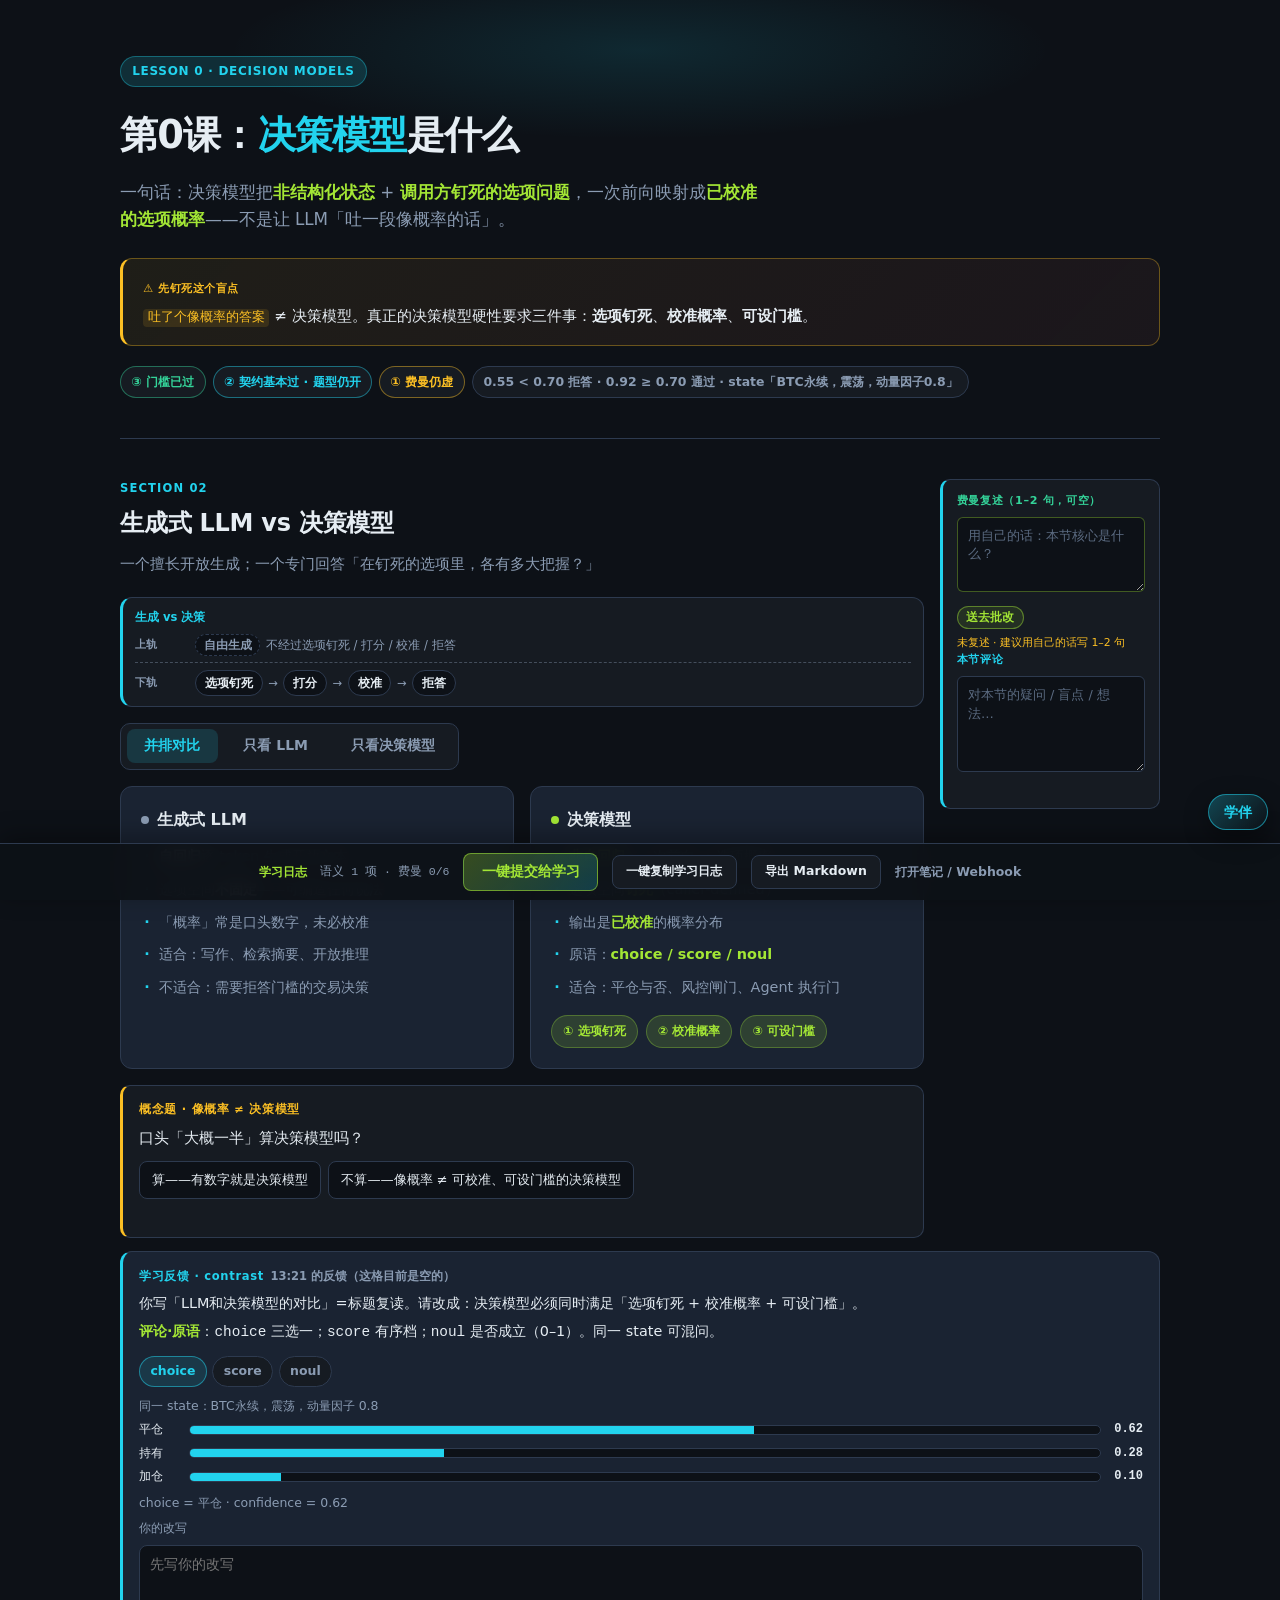
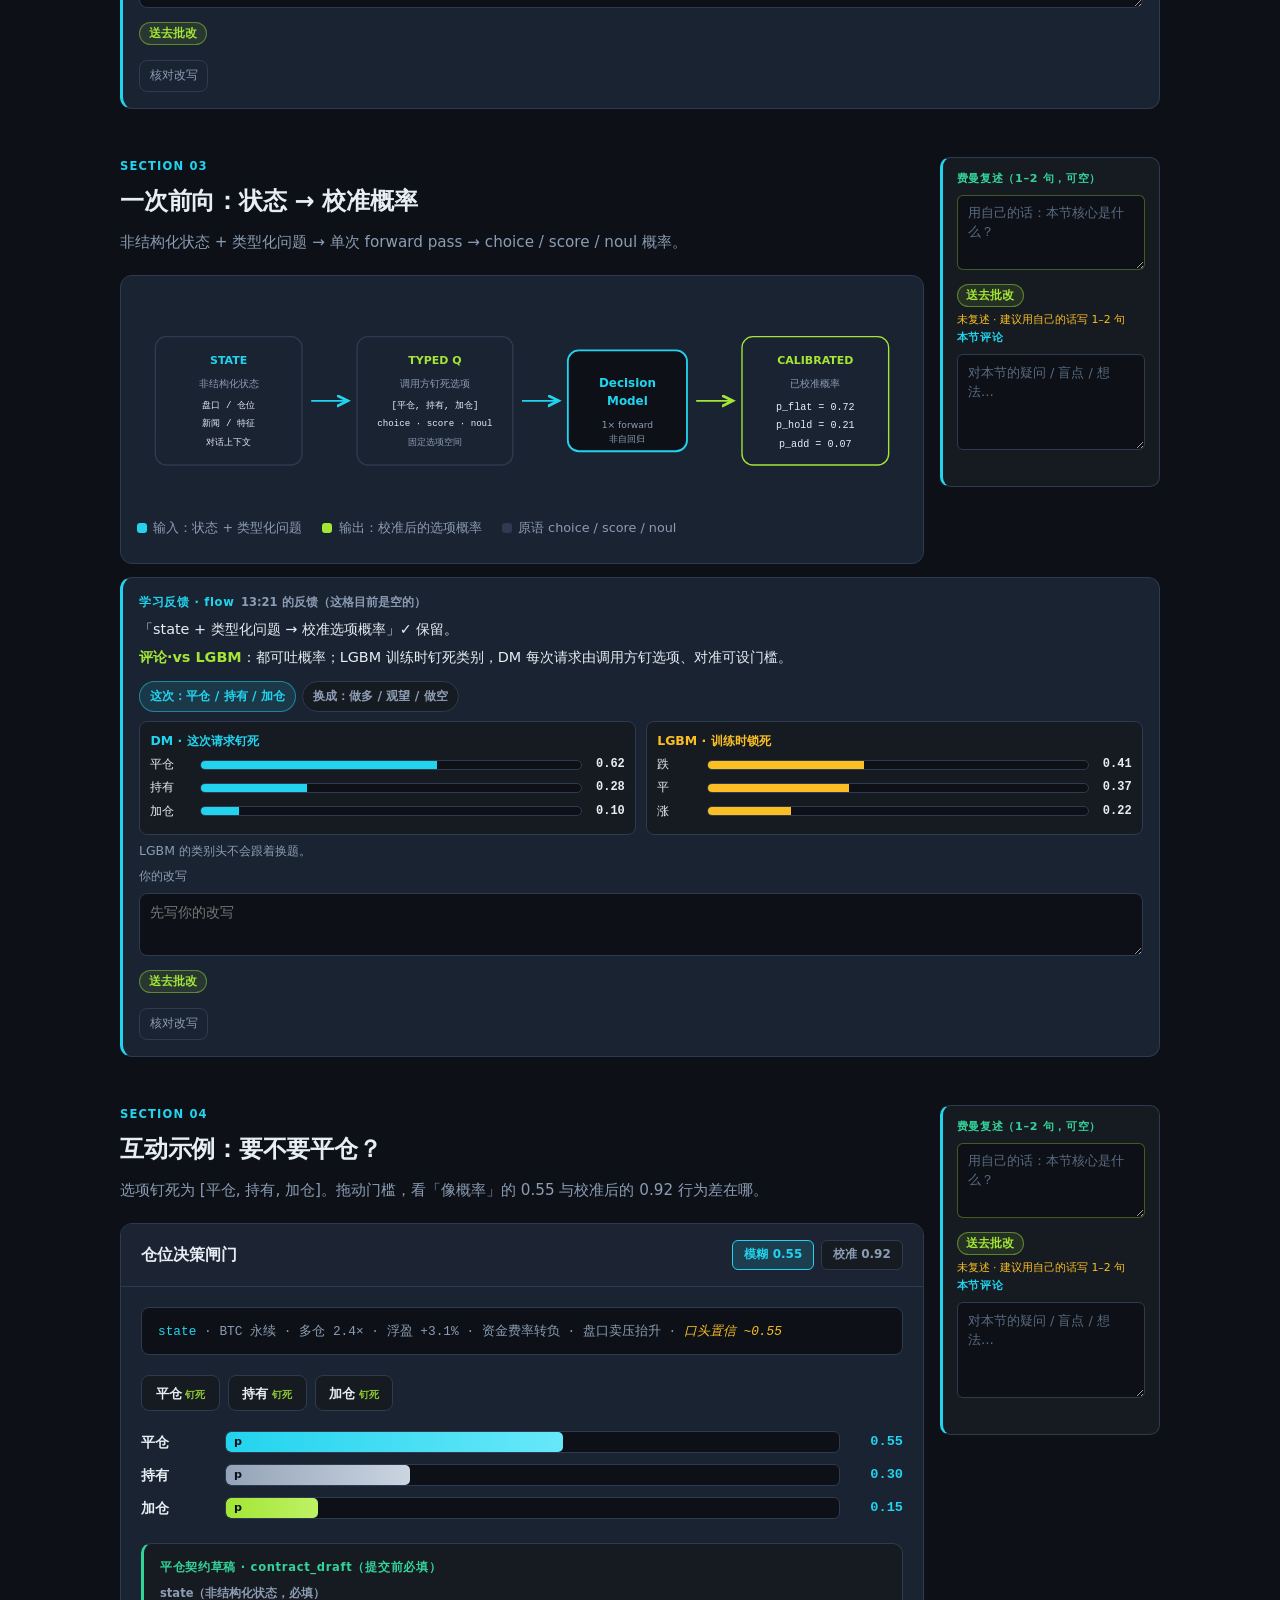
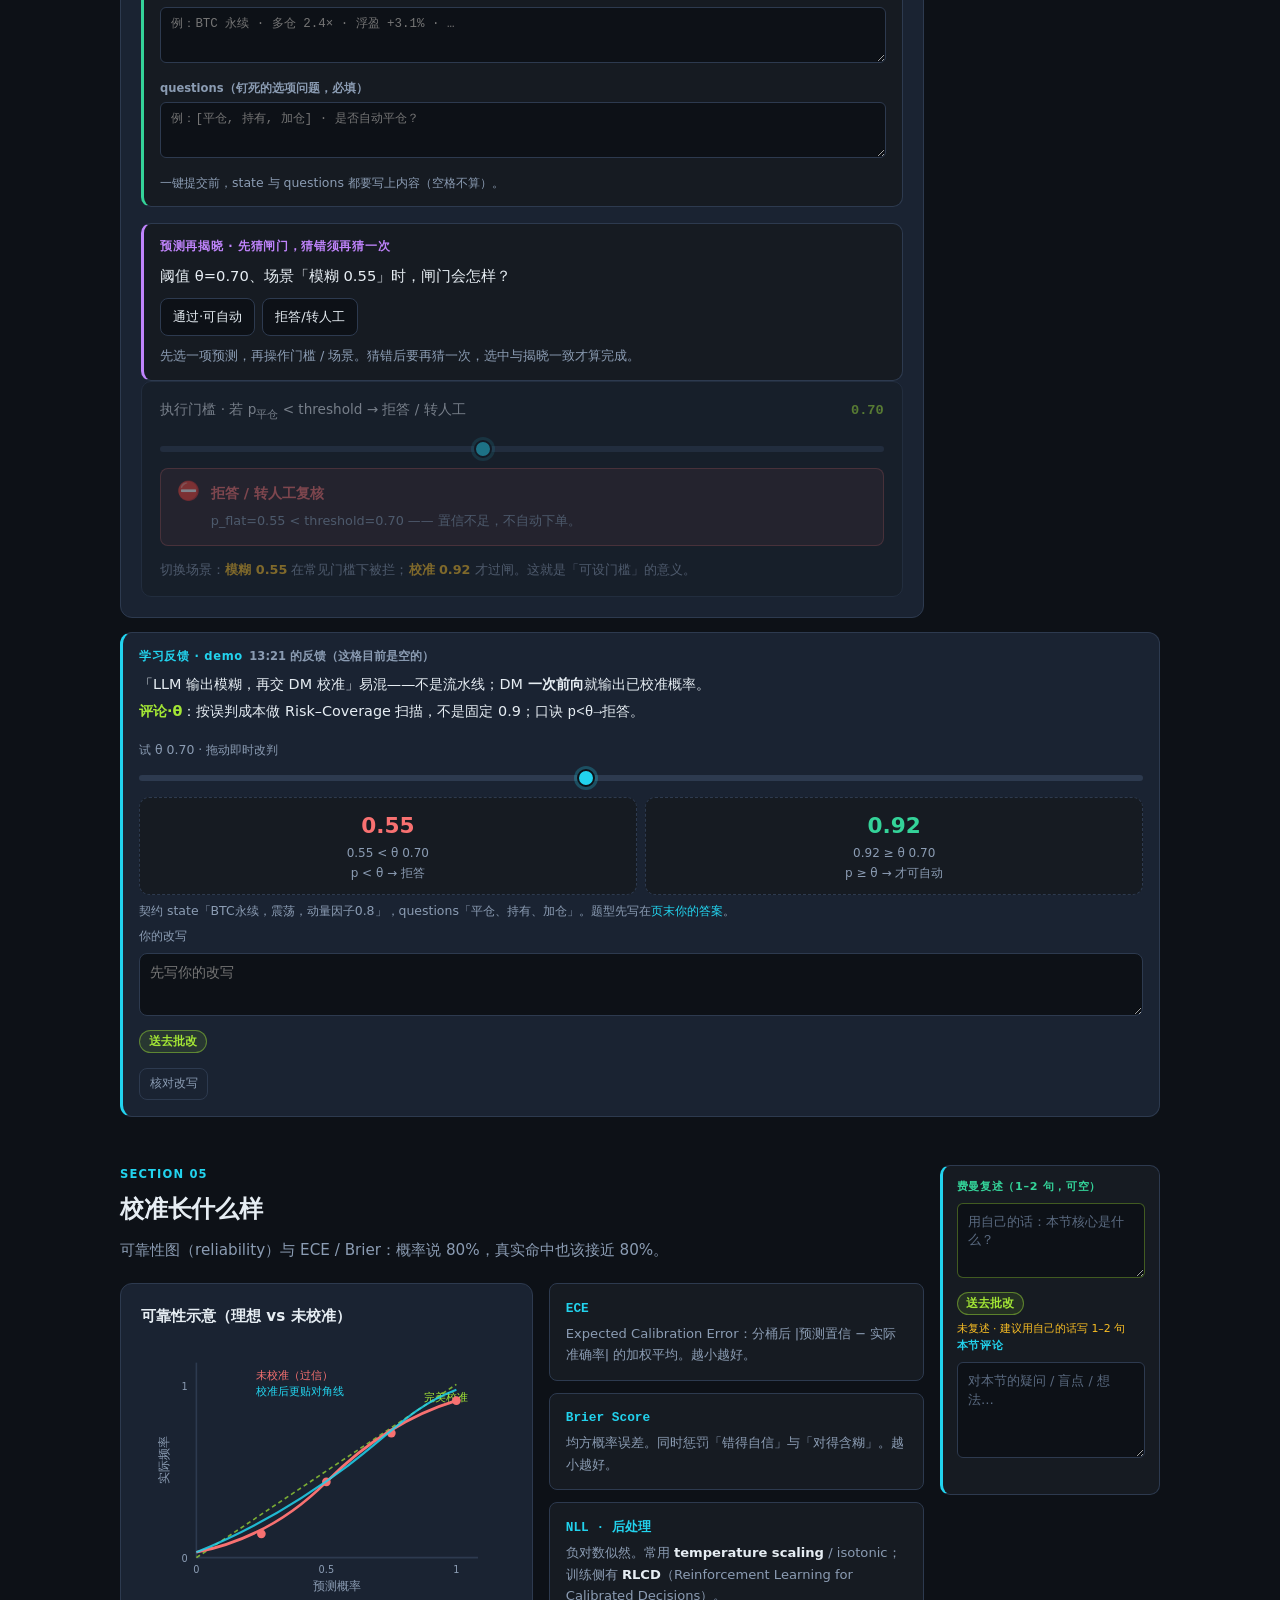
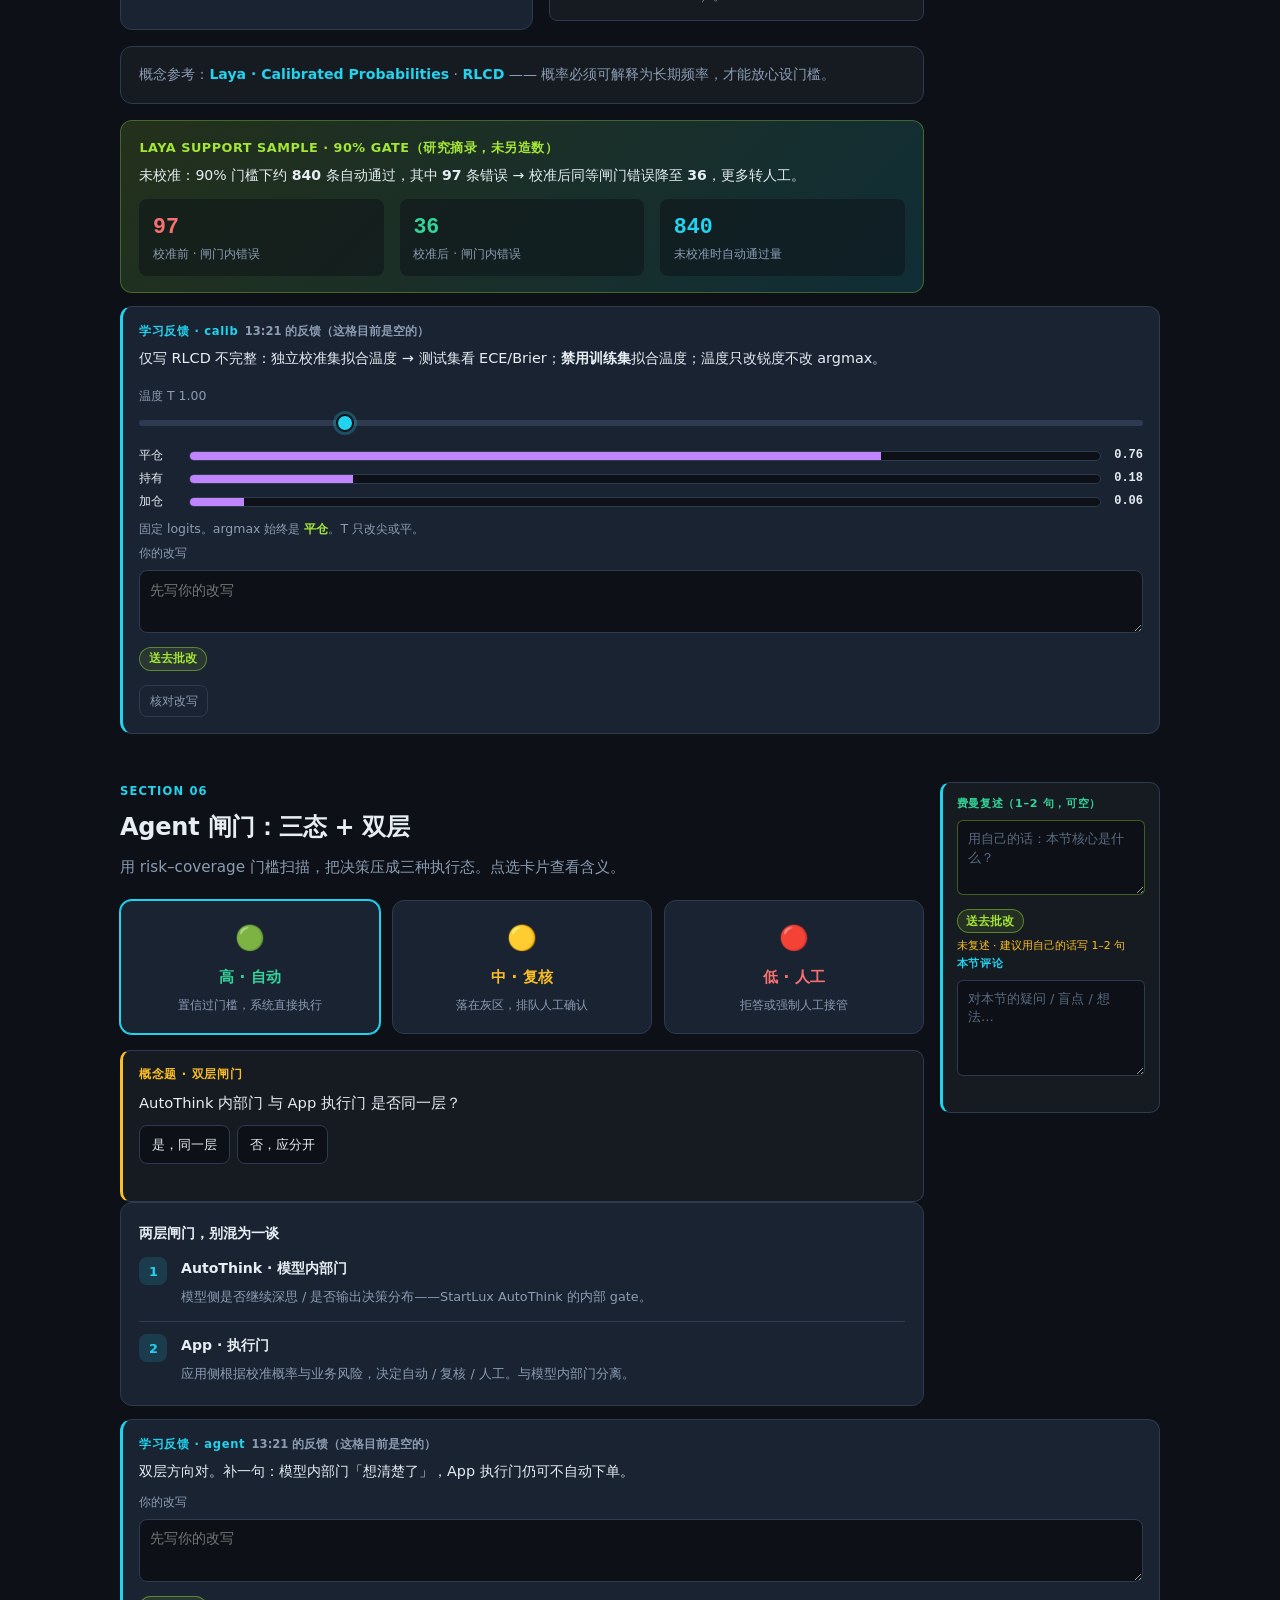
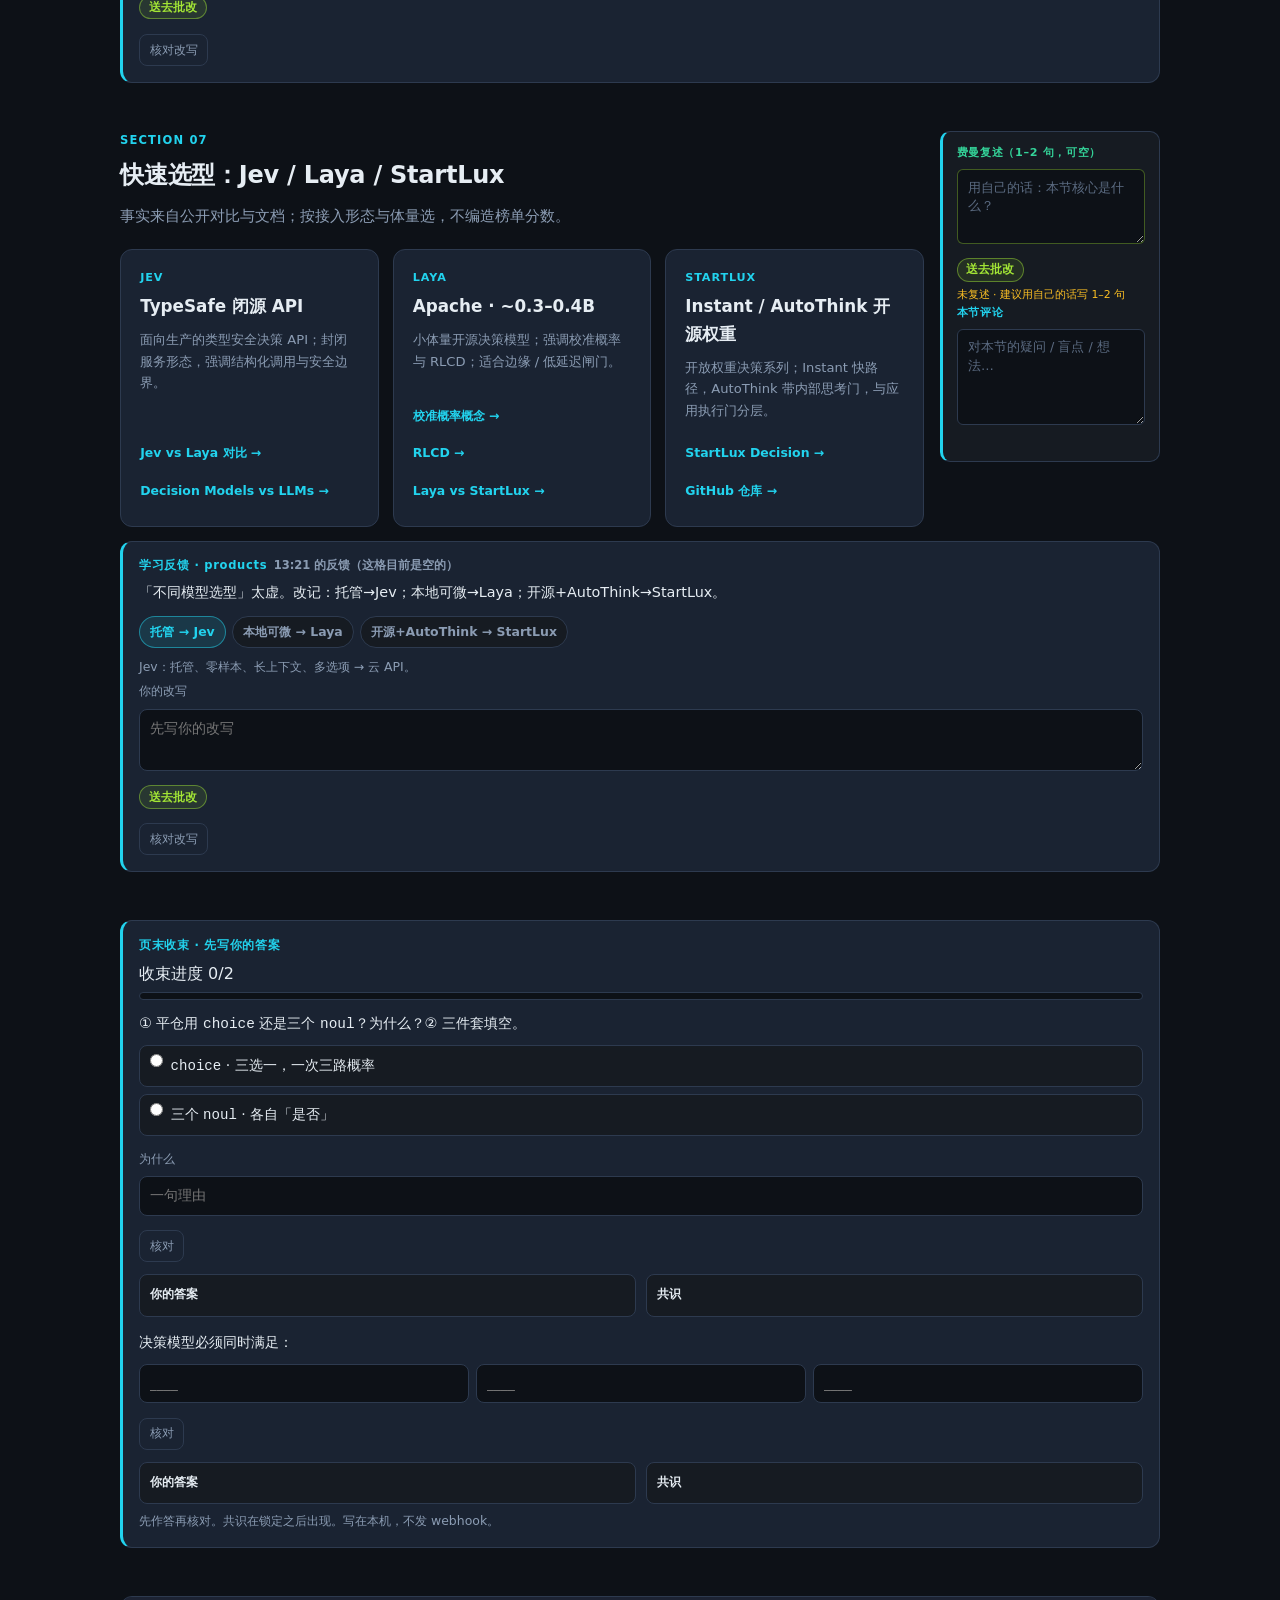
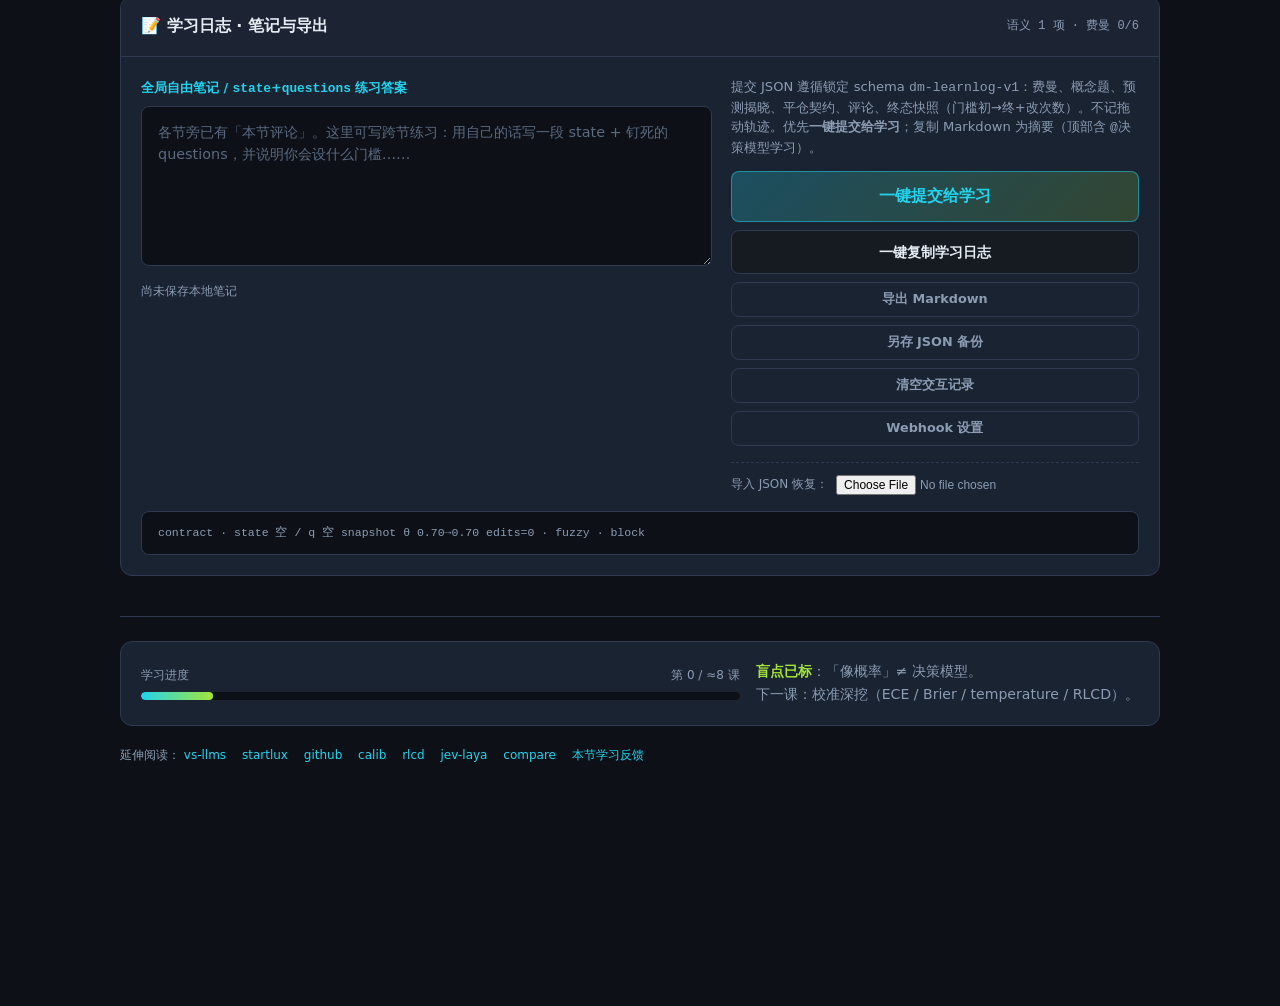
==== 第0课-决策模型是什么.html @ a64c6cc4 "Highlight the 生成 vs 决策 flow when tutor viz arrives A prefab dual-track diagram lights the focus node" ====
<!DOCTYPE html>
<html lang="zh-Hans">
<head>
<meta charset="UTF-8">
<meta name="viewport" content="width=device-width, initial-scale=1.0">
<title>第0课 · 决策模型是什么</title>
<style>
:root {
  --bg: #0d1117;
  --bg2: #161b22;
  --bg3: #1c2333;
  --card: #1a2332;
  --border: #2d3a4f;
  --text: #e6edf3;
  --muted: #8b9cb3;
  --cyan: #22d3ee;
  --cyan-dim: rgba(34, 211, 238, 0.15);
  --lime: #a3e635;
  --lime-dim: rgba(163, 230, 53, 0.15);
  --warn: #fbbf24;
  --danger: #f87171;
  --ok: #34d399;
  --radius: 12px;
  --font: "Inter", "Noto Sans SC", "PingFang SC", "Microsoft YaHei", system-ui, sans-serif;
  --mono: "JetBrains Mono", "SF Mono", "Fira Code", ui-monospace, monospace;
}
*, *::before, *::after { box-sizing: border-box; margin: 0; padding: 0; }
html { scroll-behavior: smooth; }
body {
  font-family: var(--font);
  background: var(--bg);
  color: var(--text);
  line-height: 1.65;
  min-height: 100vh;
  -webkit-font-smoothing: antialiased;
  padding-bottom: 4.5rem;
}
a { color: var(--cyan); text-decoration: none; }
a:hover { text-decoration: underline; }
.wrap { max-width: 1080px; margin: 0 auto; padding: 0 1.25rem 9.5rem; }

/* —— Hero —— */
.hero {
  padding: 3.5rem 0 2.5rem;
  border-bottom: 1px solid var(--border);
  margin-bottom: 2.5rem;
  position: relative;
}
.hero::before {
  content: "";
  position: absolute;
  top: -40px; left: 10%; right: 10%;
  height: 180px;
  background: radial-gradient(ellipse, rgba(34,211,238,0.12), transparent 70%);
  pointer-events: none;
}
.badge {
  display: inline-block;
  font-size: 0.75rem;
  font-weight: 600;
  letter-spacing: 0.06em;
  text-transform: uppercase;
  color: var(--cyan);
  background: var(--cyan-dim);
  border: 1px solid rgba(34,211,238,0.35);
  padding: 0.3rem 0.7rem;
  border-radius: 999px;
  margin-bottom: 1rem;
}
.hero h1 {
  font-size: clamp(1.75rem, 5vw, 2.4rem);
  font-weight: 700;
  letter-spacing: -0.02em;
  margin-bottom: 0.75rem;
}
.hero h1 span { color: var(--cyan); }
.takeaway {
  font-size: 1.05rem;
  color: var(--muted);
  max-width: 38em;
}
.takeaway strong {
  color: var(--lime);
  font-weight: 600;
}
.blindspot {
  margin-top: 1.5rem;
  padding: 1rem 1.25rem;
  background: linear-gradient(135deg, rgba(251,191,36,0.08), rgba(248,113,113,0.06));
  border: 1px solid rgba(251,191,36,0.35);
  border-left: 3px solid var(--warn);
  border-radius: var(--radius);
  font-size: 0.95rem;
}
.blindspot .tag {
  display: inline-block;
  font-size: 0.7rem;
  font-weight: 700;
  color: var(--warn);
  letter-spacing: 0.05em;
  margin-bottom: 0.35rem;
}
.blindspot code {
  font-family: var(--mono);
  font-size: 0.88em;
  color: var(--warn);
  background: rgba(251,191,36,0.12);
  padding: 0.1em 0.35em;
  border-radius: 4px;
}
.diag-banner {
  margin-top: 1.25rem;
  display: flex;
  flex-wrap: wrap;
  gap: 0.75rem 1rem;
  align-items: center;
  justify-content: space-between;
  padding: 0.9rem 1.1rem;
  background: var(--bg2);
  border: 1px solid rgba(34,211,238,0.35);
  border-radius: var(--radius);
  color: var(--text);
  text-decoration: none;
}
.diag-banner:hover { text-decoration: none; border-color: var(--cyan); }
.diag-banner strong { display: block; color: var(--cyan); font-size: 0.95rem; }
.diag-banner .diag-sub { display: block; color: var(--muted); font-size: 0.85rem; font-weight: 400; }
.diag-go {
  background: var(--cyan);
  color: #042026;
  font-weight: 700;
  font-size: 0.85rem;
  padding: 0.45rem 0.85rem;
  border-radius: 999px;
  white-space: nowrap;
}

/* —— Sections —— */
section { margin-bottom: 3rem; }
.sec-label {
  font-size: 0.72rem;
  font-weight: 700;
  letter-spacing: 0.1em;
  text-transform: uppercase;
  color: var(--cyan);
  margin-bottom: 0.4rem;
}
h2 {
  font-size: clamp(1.25rem, 3vw, 1.5rem);
  font-weight: 700;
  margin-bottom: 0.5rem;
  letter-spacing: -0.01em;
}
.lead { color: var(--muted); margin-bottom: 1.25rem; font-size: 0.95rem; }

/* —— Contrast cards —— */
.toggle-bar {
  display: flex;
  gap: 0.5rem;
  margin-bottom: 1rem;
  background: var(--bg2);
  padding: 0.35rem;
  border-radius: 10px;
  border: 1px solid var(--border);
  width: fit-content;
}
.toggle-bar button {
  font-family: inherit;
  font-size: 0.875rem;
  font-weight: 600;
  padding: 0.5rem 1.1rem;
  border: none;
  border-radius: 8px;
  background: transparent;
  color: var(--muted);
  cursor: pointer;
  transition: all 0.15s;
}
.toggle-bar button.active {
  background: var(--cyan-dim);
  color: var(--cyan);
}
.cards-grid {
  display: grid;
  grid-template-columns: 1fr 1fr;
  gap: 1rem;
}
@media (max-width: 640px) {
  .cards-grid { grid-template-columns: 1fr; }
  .cards-grid.hide-llm .card-llm,
  .cards-grid.hide-dm .card-dm { display: none; }
}
.card {
  background: var(--card);
  border: 1px solid var(--border);
  border-radius: var(--radius);
  padding: 1.25rem;
}
.card h3 {
  font-size: 1rem;
  margin-bottom: 0.75rem;
  display: flex;
  align-items: center;
  gap: 0.5rem;
}
.card h3 .dot {
  width: 8px; height: 8px;
  border-radius: 50%;
  flex-shrink: 0;
}
.card-llm h3 .dot { background: var(--muted); }
.card-dm h3 .dot { background: var(--lime); }
.card ul { list-style: none; }
.card li {
  position: relative;
  padding-left: 1.1rem;
  margin-bottom: 0.55rem;
  font-size: 0.9rem;
  color: var(--muted);
}
.card li::before {
  content: "·";
  position: absolute;
  left: 0.2rem;
  color: var(--cyan);
  font-weight: 700;
}
.card-dm li strong, .card-dm .hl { color: var(--lime); }
.card-llm li strong { color: var(--text); }
.req-row {
  display: flex;
  flex-wrap: wrap;
  gap: 0.5rem;
  margin-top: 1rem;
}
.pill {
  font-size: 0.75rem;
  font-weight: 600;
  padding: 0.35rem 0.7rem;
  border-radius: 999px;
  background: var(--lime-dim);
  color: var(--lime);
  border: 1px solid rgba(163,230,53,0.3);
}

/* —— Flow SVG —— */
.flow-box {
  background: var(--card);
  border: 1px solid var(--border);
  border-radius: var(--radius);
  padding: 1.5rem 1rem;
  overflow-x: auto;
}
.flow-box svg { display: block; margin: 0 auto; max-width: 100%; height: auto; }
.flow-legend {
  display: flex;
  flex-wrap: wrap;
  gap: 0.75rem 1.25rem;
  margin-top: 1rem;
  font-size: 0.8rem;
  color: var(--muted);
}
.flow-legend span { display: flex; align-items: center; gap: 0.4rem; }
.flow-legend i {
  display: inline-block;
  width: 10px; height: 10px;
  border-radius: 3px;
}

/* —— Interactive demo —— */
.demo {
  background: var(--card);
  border: 1px solid var(--border);
  border-radius: var(--radius);
  overflow: hidden;
}
.demo-head {
  padding: 1rem 1.25rem;
  background: var(--bg3);
  border-bottom: 1px solid var(--border);
  display: flex;
  flex-wrap: wrap;
  align-items: center;
  justify-content: space-between;
  gap: 0.75rem;
}
.demo-head h3 { font-size: 1rem; }
.scenario-btns { display: flex; gap: 0.4rem; }
.scenario-btns button {
  font-family: inherit;
  font-size: 0.75rem;
  font-weight: 600;
  padding: 0.35rem 0.7rem;
  border-radius: 6px;
  border: 1px solid var(--border);
  background: var(--bg2);
  color: var(--muted);
  cursor: pointer;
  transition: all 0.15s;
}
.scenario-btns button.active {
  border-color: var(--cyan);
  color: var(--cyan);
  background: var(--cyan-dim);
}
.demo-body { padding: 1.25rem; }
.state-box {
  font-family: var(--mono);
  font-size: 0.8rem;
  background: var(--bg);
  border: 1px solid var(--border);
  border-radius: 8px;
  padding: 0.85rem 1rem;
  color: var(--muted);
  margin-bottom: 1.25rem;
  line-height: 1.5;
}
.state-box .k { color: var(--cyan); }
.options-locked {
  display: flex;
  gap: 0.5rem;
  margin-bottom: 1.25rem;
  flex-wrap: wrap;
}
.opt-chip {
  font-size: 0.8rem;
  font-weight: 600;
  padding: 0.4rem 0.85rem;
  border-radius: 8px;
  background: var(--bg2);
  border: 1px solid var(--border);
  color: var(--text);
}
.opt-chip.locked::after {
  content: " 钉死";
  font-size: 0.65rem;
  color: var(--lime);
  opacity: 0.85;
}
.prob-bars { margin-bottom: 1.5rem; }
.prob-row {
  display: grid;
  grid-template-columns: 4.5rem 1fr 3.2rem;
  align-items: center;
  gap: 0.75rem;
  margin-bottom: 0.65rem;
}
.prob-row .lbl { font-size: 0.85rem; font-weight: 600; }
.bar-track {
  height: 22px;
  background: var(--bg);
  border-radius: 6px;
  overflow: hidden;
  border: 1px solid var(--border);
}
.bar-fill {
  height: 100%;
  border-radius: 5px;
  transition: width 0.45s cubic-bezier(0.22, 1, 0.36, 1);
  display: flex;
  align-items: center;
  padding-left: 0.5rem;
  font-size: 0.7rem;
  font-weight: 700;
  color: #0d1117;
}
.bar-fill.flat { background: linear-gradient(90deg, #22d3ee, #67e8f9); }
.bar-fill.hold { background: linear-gradient(90deg, #94a3b8, #cbd5e1); }
.bar-fill.add { background: linear-gradient(90deg, #a3e635, #bef264); }
.prob-val {
  font-family: var(--mono);
  font-size: 0.85rem;
  font-weight: 600;
  text-align: right;
  color: var(--cyan);
}
.threshold-panel {
  background: var(--bg2);
  border: 1px solid var(--border);
  border-radius: 10px;
  padding: 1rem 1.15rem;
}
.threshold-panel label {
  display: flex;
  justify-content: space-between;
  align-items: baseline;
  font-size: 0.85rem;
  margin-bottom: 0.65rem;
}
.threshold-panel label .val {
  font-family: var(--mono);
  color: var(--lime);
  font-weight: 700;
}
input[type="range"] {
  -webkit-appearance: none;
  appearance: none;
  width: 100%;
  height: 6px;
  background: var(--border);
  border-radius: 3px;
  outline: none;
  margin-bottom: 1rem;
}
input[type="range"]::-webkit-slider-thumb {
  -webkit-appearance: none;
  width: 18px; height: 18px;
  border-radius: 50%;
  background: var(--cyan);
  cursor: pointer;
  border: 2px solid #0d1117;
  box-shadow: 0 0 0 3px rgba(34,211,238,0.25);
}
input[type="range"]::-moz-range-thumb {
  width: 18px; height: 18px;
  border-radius: 50%;
  background: var(--cyan);
  cursor: pointer;
  border: 2px solid #0d1117;
}
.gate-result {
  padding: 0.85rem 1rem;
  border-radius: 8px;
  font-size: 0.9rem;
  font-weight: 600;
  display: flex;
  align-items: flex-start;
  gap: 0.65rem;
  transition: all 0.25s;
}
.gate-result.pass {
  background: rgba(52,211,153,0.12);
  border: 1px solid rgba(52,211,153,0.4);
  color: var(--ok);
}
.gate-result.reject {
  background: rgba(248,113,113,0.12);
  border: 1px solid rgba(248,113,113,0.4);
  color: var(--danger);
}
.gate-result .icon { font-size: 1.15rem; line-height: 1; }
.gate-result .detail {
  font-weight: 400;
  font-size: 0.8rem;
  color: var(--muted);
  margin-top: 0.25rem;
}
.hint-row {
  margin-top: 0.85rem;
  font-size: 0.8rem;
  color: var(--muted);
}
.hint-row em { color: var(--warn); font-style: normal; font-weight: 600; }

/* —— Calibration —— */
.calib-grid {
  display: grid;
  grid-template-columns: 1.1fr 1fr;
  gap: 1rem;
}
@media (max-width: 700px) { .calib-grid { grid-template-columns: 1fr; } }
.chart-card {
  background: var(--card);
  border: 1px solid var(--border);
  border-radius: var(--radius);
  padding: 1.25rem;
}
.chart-card h3 { font-size: 0.95rem; margin-bottom: 0.75rem; }
.metrics {
  display: flex;
  flex-direction: column;
  gap: 0.75rem;
}
.metric {
  background: var(--bg2);
  border: 1px solid var(--border);
  border-radius: 8px;
  padding: 0.85rem 1rem;
}
.metric .name {
  font-family: var(--mono);
  font-size: 0.8rem;
  color: var(--cyan);
  font-weight: 700;
}
.metric p { font-size: 0.82rem; color: var(--muted); margin-top: 0.25rem; }
.calib-note {
  margin-top: 1rem;
  padding: 1rem 1.15rem;
  background: var(--bg2);
  border: 1px solid var(--border);
  border-radius: var(--radius);
  font-size: 0.88rem;
  color: var(--muted);
}
.calib-note strong { color: var(--text); }
.calib-note a { font-weight: 600; }
.case-box {
  margin-top: 1rem;
  padding: 1rem 1.15rem;
  background: linear-gradient(135deg, var(--lime-dim), var(--cyan-dim));
  border: 1px solid rgba(163,230,53,0.3);
  border-radius: var(--radius);
  font-size: 0.88rem;
}
.case-box .title { font-weight: 700; color: var(--lime); margin-bottom: 0.4rem; font-size: 0.8rem; letter-spacing: 0.04em; }
.case-nums {
  display: flex;
  flex-wrap: wrap;
  gap: 1rem;
  margin-top: 0.75rem;
}
.case-num {
  flex: 1;
  min-width: 120px;
  background: rgba(13,17,23,0.5);
  border-radius: 8px;
  padding: 0.65rem 0.85rem;
}
.case-num .n {
  font-family: var(--mono);
  font-size: 1.35rem;
  font-weight: 700;
}
.case-num .n.bad { color: var(--danger); }
.case-num .n.good { color: var(--ok); }
.case-num .s { font-size: 0.75rem; color: var(--muted); }

/* —— Agent gate —— */
.agent-states {
  display: grid;
  grid-template-columns: repeat(3, 1fr);
  gap: 0.75rem;
  margin-bottom: 1rem;
}
@media (max-width: 600px) { .agent-states { grid-template-columns: 1fr; } }
.state-card {
  background: var(--card);
  border: 1px solid var(--border);
  border-radius: var(--radius);
  padding: 1.1rem;
  text-align: center;
  cursor: pointer;
  transition: border-color 0.2s, transform 0.15s;
}
.state-card:hover { border-color: var(--cyan); transform: translateY(-2px); }
.state-card.active { border-color: var(--cyan); box-shadow: 0 0 0 1px var(--cyan); }
.state-card .emoji { font-size: 1.5rem; margin-bottom: 0.4rem; }
.state-card h4 { font-size: 0.95rem; margin-bottom: 0.3rem; }
.state-card p { font-size: 0.78rem; color: var(--muted); }
.state-card.high h4 { color: var(--ok); }
.state-card.mid h4 { color: var(--warn); }
.state-card.low h4 { color: var(--danger); }
.layers {
  background: var(--card);
  border: 1px solid var(--border);
  border-radius: var(--radius);
  padding: 1.15rem;
}
.layers h3 { font-size: 0.9rem; margin-bottom: 0.75rem; }
.layer {
  display: flex;
  gap: 0.85rem;
  padding: 0.75rem 0;
  border-bottom: 1px solid var(--border);
}
.layer:last-child { border-bottom: none; padding-bottom: 0; }
.layer:first-of-type { padding-top: 0; }
.layer .num {
  flex-shrink: 0;
  width: 28px; height: 28px;
  border-radius: 8px;
  background: var(--cyan-dim);
  color: var(--cyan);
  font-size: 0.8rem;
  font-weight: 700;
  display: flex;
  align-items: center;
  justify-content: center;
}
.layer .txt strong { display: block; font-size: 0.88rem; margin-bottom: 0.15rem; }
.layer .txt span { font-size: 0.8rem; color: var(--muted); }

/* —— Product cards —— */
.products {
  display: grid;
  grid-template-columns: repeat(3, 1fr);
  gap: 0.85rem;
}
@media (max-width: 700px) { .products { grid-template-columns: 1fr; } }
.prod {
  background: var(--card);
  border: 1px solid var(--border);
  border-radius: var(--radius);
  padding: 1.2rem;
  display: flex;
  flex-direction: column;
  transition: border-color 0.2s;
}
.prod:hover { border-color: var(--cyan); }
.prod .brand {
  font-size: 0.7rem;
  font-weight: 700;
  letter-spacing: 0.08em;
  text-transform: uppercase;
  color: var(--cyan);
  margin-bottom: 0.35rem;
}
.prod h3 { font-size: 1.05rem; margin-bottom: 0.5rem; }
.prod p { font-size: 0.82rem; color: var(--muted); flex: 1; margin-bottom: 1rem; }
.prod .links { display: flex; flex-direction: column; gap: 0.35rem; }
.prod .links a {
  font-size: 0.78rem;
  font-weight: 600;
  padding: 0.35rem 0;
}

/* —— Footer —— */
footer {
  margin-top: 2rem;
  padding: 1.5rem 0;
  border-top: 1px solid var(--border);
}
.progress {
  display: flex;
  align-items: center;
  gap: 1rem;
  background: var(--card);
  border: 1px solid var(--border);
  border-radius: var(--radius);
  padding: 1.15rem 1.25rem;
  flex-wrap: wrap;
}
.progress-bar-wrap {
  flex: 1;
  min-width: 140px;
}
.progress-bar-wrap .lab {
  font-size: 0.75rem;
  color: var(--muted);
  margin-bottom: 0.35rem;
  display: flex;
  justify-content: space-between;
}
.pbar {
  height: 8px;
  background: var(--bg);
  border-radius: 4px;
  overflow: hidden;
}
.pbar-fill {
  height: 100%;
  width: 12%;
  background: linear-gradient(90deg, var(--cyan), var(--lime));
  border-radius: 4px;
}
.next-note {
  font-size: 0.88rem;
  color: var(--muted);
}
.next-note strong { color: var(--lime); }
.refs {
  margin-top: 1.25rem;
  font-size: 0.75rem;
  color: var(--muted);
}
.refs a { margin-right: 0.75rem; white-space: nowrap; }

/* —— Learning log / notes —— */
.learn-panel {
  margin-bottom: 2.5rem;
  background: var(--card);
  border: 1px solid var(--border);
  border-radius: var(--radius);
  overflow: hidden;
}
.learn-panel-head {
  padding: 1rem 1.25rem;
  background: var(--bg3);
  border-bottom: 1px solid var(--border);
  display: flex;
  flex-wrap: wrap;
  align-items: center;
  justify-content: space-between;
  gap: 0.75rem;
}
.learn-panel-head h3 { font-size: 1rem; }
.learn-panel-head .meta {
  font-size: 0.75rem;
  color: var(--muted);
  font-family: var(--mono);
}
.learn-panel-body { padding: 1.25rem; }
.learn-grid {
  display: grid;
  grid-template-columns: 1.4fr 1fr;
  gap: 1.15rem;
}
@media (max-width: 720px) { .learn-grid { grid-template-columns: 1fr; } }
.notes-block label.notes-lab {
  display: block;
  font-size: 0.8rem;
  font-weight: 600;
  color: var(--cyan);
  margin-bottom: 0.45rem;
}
.notes-block textarea {
  width: 100%;
  min-height: 160px;
  resize: vertical;
  font-family: var(--font);
  font-size: 0.9rem;
  line-height: 1.55;
  color: var(--text);
  background: var(--bg);
  border: 1px solid var(--border);
  border-radius: 8px;
  padding: 0.85rem 1rem;
  outline: none;
  transition: border-color 0.15s;
}
.notes-block textarea:focus {
  border-color: var(--cyan);
  box-shadow: 0 0 0 2px rgba(34,211,238,0.2);
}
.notes-block textarea::placeholder { color: #5a6a80; }
.notes-hint {
  margin-top: 0.45rem;
  font-size: 0.75rem;
  color: var(--muted);
  min-height: 1.2em;
}
.notes-hint.saved { color: var(--ok); }
.export-block {
  display: flex;
  flex-direction: column;
  gap: 0.75rem;
}
.export-block .blurb {
  font-size: 0.82rem;
  color: var(--muted);
  line-height: 1.5;
}
.btn-row {
  display: flex;
  flex-direction: column;
  gap: 0.5rem;
}
.btn-learn {
  font-family: inherit;
  font-size: 0.88rem;
  font-weight: 700;
  padding: 0.7rem 1rem;
  border-radius: 8px;
  border: 1px solid var(--border);
  cursor: pointer;
  transition: all 0.15s;
  text-align: center;
}
.btn-learn.primary {
  background: linear-gradient(135deg, rgba(34,211,238,0.25), rgba(163,230,53,0.18));
  border-color: rgba(34,211,238,0.5);
  color: var(--cyan);
  font-size: 1rem;
  padding: 0.9rem 1rem;
}
.btn-learn.primary:hover {
  background: linear-gradient(135deg, rgba(34,211,238,0.35), rgba(163,230,53,0.28));
  border-color: var(--cyan);
}
.btn-learn.secondary {
  background: var(--bg2);
  color: var(--text);
}
.btn-learn.secondary:hover {
  border-color: var(--cyan);
  color: var(--cyan);
}
.btn-learn.ghost {
  background: transparent;
  color: var(--muted);
  font-weight: 600;
  font-size: 0.8rem;
  padding: 0.5rem 0.75rem;
}
.btn-learn.ghost:hover { color: var(--warn); border-color: rgba(251,191,36,0.4); }
.import-row {
  display: flex;
  flex-wrap: wrap;
  align-items: center;
  gap: 0.5rem;
  margin-top: 0.25rem;
  padding-top: 0.75rem;
  border-top: 1px dashed var(--border);
}
.import-row label {
  font-size: 0.75rem;
  color: var(--muted);
}
.import-row input[type="file"] {
  font-size: 0.75rem;
  color: var(--muted);
  max-width: 100%;
}
.log-preview {
  margin-top: 1rem;
  background: var(--bg);
  border: 1px solid var(--border);
  border-radius: 8px;
  padding: 0.75rem 1rem;
  max-height: 140px;
  overflow: auto;
  font-family: var(--mono);
  font-size: 0.72rem;
  color: var(--muted);
  line-height: 1.55;
}
.log-preview .empty { opacity: 0.7; }
.sticky-notes {
  position: sticky;
  bottom: 0;
  z-index: 40;
  margin: 0 -1.25rem;
  padding: 0.65rem 1.25rem;
  background: rgba(13,17,23,0.92);
  border-top: 1px solid var(--border);
  backdrop-filter: blur(8px);
  display: flex;
  flex-wrap: wrap;
  align-items: center;
  gap: 0.65rem 1rem;
  font-size: 0.8rem;
}
.sticky-notes .sn-lab {
  font-weight: 700;
  color: var(--lime);
  white-space: nowrap;
}
.sticky-notes a {
  font-weight: 600;
}
.sticky-notes .sn-count {
  font-family: var(--mono);
  color: var(--muted);
  margin-left: auto;
}
.toast-learn {
  position: fixed;
  bottom: 4.5rem;
  left: 50%;
  transform: translateX(-50%) translateY(12px);
  background: var(--bg3);
  border: 1px solid rgba(34,211,238,0.45);
  color: var(--text);
  padding: 0.65rem 1.1rem;
  border-radius: 8px;
  font-size: 0.85rem;
  font-weight: 600;
  line-height: 1.45;
  text-align: center;
  max-width: min(36rem, calc(100vw - 2rem));
  opacity: 0;
  pointer-events: none;
  transition: opacity 0.2s, transform 0.2s;
  z-index: 100;
  box-shadow: 0 8px 24px rgba(0,0,0,0.4);
}
.toast-learn.show {
  opacity: 1;
  transform: translateX(-50%) translateY(0);
}


/* —— Inline learning feedback (13:21:46) —— */
.claim-strip {
  margin-top: 1.25rem;
  display: flex;
  flex-wrap: wrap;
  gap: 0.45rem;
  align-items: center;
}
.claim-strip a, .claim-strip span.cg {
  font-size: 0.78rem;
  font-weight: 700;
  text-decoration: none;
  border-radius: 999px;
  padding: 0.28rem 0.65rem;
  border: 1px solid var(--border);
  background: var(--bg2);
}
.claim-strip a.ok { color: var(--ok); border-color: rgba(52,211,153,.45); }
.claim-strip a.mid { color: var(--cyan); border-color: rgba(34,211,238,.45); }
.claim-strip a.warn { color: var(--warn); border-color: rgba(251,191,36,.45); }
.claim-strip span.cg { color: var(--muted); font-weight: 600; }
.learn-fb {
  margin-top: 0.85rem;
  background: var(--card);
  border: 1px solid var(--border);
  border-left: 3px solid var(--cyan);
  border-radius: var(--radius);
  padding: 0.9rem 1rem 1rem;
}
.learn-fb .lf-h {
  font-size: 0.72rem;
  font-weight: 700;
  letter-spacing: 0.06em;
  color: var(--cyan);
  margin-bottom: 0.4rem;
  display: flex;
  flex-wrap: wrap;
  gap: 0.4rem;
  align-items: center;
}
.learn-fb .lf-match { color: var(--muted); font-weight: 600; letter-spacing: 0; }
.learn-fb .lf-match.hit { color: var(--ok); }
.learn-fb .lf-match.drift { color: var(--warn); }
.learn-fb .lf-fy, .learn-fb .lf-c { font-size: 0.9rem; margin: 0.25rem 0; }
.learn-fb .lf-c strong { color: var(--lime); }
.lf-viz { margin-top: 0.7rem; }
.lf-seg { display: flex; flex-wrap: wrap; gap: 0.35rem; margin-bottom: 0.55rem; }
.lf-seg button {
  font: inherit; font-size: 0.78rem; font-weight: 650;
  background: var(--bg2); color: var(--muted);
  border: 1px solid var(--border); border-radius: 999px;
  padding: 0.28rem 0.65rem; cursor: pointer;
}
.lf-seg button.active { color: var(--cyan); border-color: rgba(34,211,238,.5); background: rgba(34,211,238,.12); }
.lf-row { display: grid; grid-template-columns: 3.6em 1fr 3em; gap: 0.4rem; align-items: center; font-size: 0.75rem; margin: 0.22rem 0; }
.lf-row b { font-family: var(--mono); text-align: right; font-variant-numeric: tabular-nums; }
.lf-meter { height: 10px; background: #0d1117; border: 1px solid var(--border); border-radius: 999px; overflow: hidden; }
.lf-meter i { display: block; height: 100%; width: 0; transition: width .2s ease; }
.lf-split { display: grid; grid-template-columns: 1fr 1fr; gap: 0.6rem; }
@media (max-width: 640px) { .lf-split, .lf-gates, .lf-blanks { grid-template-columns: 1fr; } }
.lf-side { background: var(--bg2); border: 1px solid var(--border); border-radius: 8px; padding: 0.55rem 0.65rem; }
.lf-side h4 { font-size: 0.78rem; margin-bottom: 0.15rem; }
.lf-gates { display: grid; grid-template-columns: 1fr 1fr; gap: 0.55rem; }
.lf-gate { text-align: center; background: var(--bg2); border: 1px dashed var(--border); border-radius: 10px; padding: 0.65rem 0.4rem; }
.lf-gate b { display: block; font-size: 1.35rem; font-variant-numeric: tabular-nums; }
.lf-gate span, .lf-gate em { display: block; font-size: 0.75rem; color: var(--muted); font-style: normal; }
.lf-gate.bad b { color: var(--danger); }
.lf-gate.ok b { color: var(--ok); }
.lf-note { font-size: 0.78rem; color: var(--muted); margin-top: 0.4rem; }
.lf-range { width: 100%; accent-color: var(--cyan); margin: 0.35rem 0; }
.lf-radios { display: grid; gap: 0.4rem; margin: 0.55rem 0; }
.lf-radios label { display: flex; gap: 0.45rem; align-items: flex-start; background: var(--bg2); border: 1px solid var(--border); border-radius: 8px; padding: 0.5rem 0.65rem; font-size: 0.88rem; cursor: pointer; }
.lf-blanks { display: grid; grid-template-columns: repeat(3, 1fr); gap: 0.45rem; }
.learn-fb input[type="text"] {
  width: 100%; margin-top: 0.3rem; background: var(--bg); color: var(--text);
  border: 1px solid var(--border); border-radius: 8px; padding: 0.45rem 0.6rem; font: inherit; font-size: 0.88rem;
}
.learn-fb input[type="text"]:focus, .learn-fb textarea:focus { outline: none; border-color: var(--cyan); }
.learn-fb input.hit, .learn-fb textarea.hit { border-color: var(--ok); box-shadow: 0 0 0 2px rgba(52,211,153,.22); }
.learn-fb input.miss, .learn-fb textarea.miss { border-color: var(--warn); box-shadow: 0 0 0 2px rgba(251,191,36,.18); }
.learn-fb input.dup { border-color: var(--danger); box-shadow: 0 0 0 2px rgba(248,113,113,.2); }
.lf-progress { margin: 0.35rem 0 0.7rem; }
.lf-progress .lf-bar { height: 8px; background: #0d1117; border: 1px solid var(--border); border-radius: 999px; overflow: hidden; margin-top: 0.3rem; }
.lf-progress .lf-bar i { display: block; height: 100%; width: 0; background: linear-gradient(90deg, var(--cyan), var(--lime)); transition: width .2s ease; }
.lf-compare { display: grid; grid-template-columns: 1fr 1fr; gap: 0.6rem; margin-top: 0.75rem; }
@media (max-width: 640px) { .lf-compare { grid-template-columns: 1fr; } }
.lf-cons { margin: 0.7rem 0 0; padding-left: 1.15rem; display: grid; gap: 0.45rem; font-size: 0.88rem; }
.lf-celeb { margin-top: 0.7rem; padding: 0.55rem 0.7rem; border-radius: 8px; background: rgba(52,211,153,.12); border: 1px solid rgba(52,211,153,.4); color: var(--ok); font-weight: 700; }
.learn-fb textarea {
  width: 100%; margin-top: 0.3rem; min-height: 58px; resize: vertical;
  background: var(--bg); color: var(--text); border: 1px solid var(--border);
  border-radius: 8px; padding: 0.45rem 0.6rem; font: inherit; font-size: 0.88rem;
}
.lf-ghost:disabled { opacity: 0.45; cursor: not-allowed; }
.lf-fb { margin-top: 0.45rem; font-size: 0.82rem; }
.lf-fb.ok { color: var(--ok); }
.lf-fb.bad { color: var(--warn); }
.lf-ghost { margin-top: 0.45rem; margin-right: 0.35rem; background: transparent; border: 1px solid var(--border); color: var(--muted); border-radius: 8px; padding: 0.3rem 0.6rem; font: inherit; font-size: 0.78rem; cursor: pointer; }

/* —— Per-section comments —— */
.sec-layout {
  display: grid;
  grid-template-columns: minmax(0, 1fr) 220px;
  gap: 1rem;
  align-items: start;
}
@media (max-width: 860px) {
  .sec-layout { grid-template-columns: 1fr; }
}
.sec-main { min-width: 0; }
.sec-comment {
  position: sticky;
  top: 0.75rem;
  background: var(--bg2);
  border: 1px solid var(--border);
  border-radius: 10px;
  padding: 0.75rem 0.85rem;
  border-left: 3px solid var(--cyan);
}
@media (max-width: 860px) {
  .sec-comment { position: static; }
}
.sec-comment .sc-lab {
  display: block;
  font-size: 0.7rem;
  font-weight: 700;
  letter-spacing: 0.06em;
  color: var(--cyan);
  margin-bottom: 0.4rem;
}
.sec-comment textarea {
  width: 100%;
  min-height: 96px;
  resize: vertical;
  font-family: var(--font);
  font-size: 0.8rem;
  line-height: 1.45;
  color: var(--text);
  background: var(--bg);
  border: 1px solid var(--border);
  border-radius: 6px;
  padding: 0.55rem 0.65rem;
  outline: none;
  transition: border-color 0.15s;
}
.sec-comment textarea:focus {
  border-color: var(--cyan);
  box-shadow: 0 0 0 2px rgba(34,211,238,0.18);
}
.sec-comment textarea::placeholder { color: #5a6a80; }
.sec-comment .sc-hint {
  margin-top: 0.3rem;
  font-size: 0.68rem;
  color: var(--muted);
  min-height: 1em;
}
.sec-comment .sc-hint.saved { color: var(--ok); }


/* —— Learn instrumentation (dm-learnlog-v1) —— */
.sec-comment .sc-lab.feynman { color: var(--ok); margin-top: 0.55rem; }
.sec-comment .sc-lab.feynman:first-child { margin-top: 0; }
.sec-comment textarea.feynman-ta { min-height: 72px; border-color: rgba(163,230,53,0.35); }
.sec-comment .fy-status { margin-top: 0.25rem; font-size: 0.68rem; color: var(--muted); }
.sec-comment .fy-status.ok { color: var(--ok); }
.sec-comment .fy-status.miss { color: var(--warn); }
.learn-quiz, .predict-box, .contract-draft {
  margin-top: 1rem; background: var(--bg2); border: 1px solid var(--border);
  border-radius: 10px; padding: 0.85rem 1rem;
}
.learn-quiz { border-left: 3px solid var(--warn); }
.predict-box { border-left: 3px solid #c084fc; }
.contract-draft { border-left: 3px solid var(--ok); }
.learn-quiz .lq-title, .predict-box .pb-title, .contract-draft .cd-title {
  font-size: 0.72rem; font-weight: 700; letter-spacing: 0.06em; margin-bottom: 0.45rem;
}
.learn-quiz .lq-title { color: var(--warn); }
.predict-box .pb-title { color: #c084fc; }
.contract-draft .cd-title { color: var(--ok); }
.learn-quiz .lq-prompt, .predict-box .pb-prompt { font-size: 0.92rem; margin-bottom: 0.65rem; color: var(--text); }
.learn-quiz .lq-opts, .predict-box .pb-opts { display: flex; flex-wrap: wrap; gap: 0.45rem; }
.learn-quiz button.lq-opt, .predict-box button.pb-opt {
  font: inherit; font-size: 0.82rem; padding: 0.45rem 0.75rem; border-radius: 8px;
  border: 1px solid var(--border); background: var(--bg); color: var(--text); cursor: pointer;
}
.learn-quiz button.lq-opt:hover, .predict-box button.pb-opt:hover { border-color: var(--cyan); }
.learn-quiz button.lq-opt.picked, .predict-box button.pb-opt.picked {
  border-color: var(--cyan); box-shadow: 0 0 0 2px rgba(34,211,238,0.18);
}
.learn-quiz button.lq-opt.correct, .predict-box button.pb-opt.correct {
  border-color: var(--ok); background: rgba(163,230,53,0.12);
}
.learn-quiz button.lq-opt.wrong { border-color: #f87171; background: rgba(248,113,113,0.1); }
.learn-quiz .lq-fb, .predict-box .pb-fb { margin-top: 0.55rem; font-size: 0.8rem; color: var(--muted); min-height: 1.2em; }
.learn-quiz .lq-fb.ok, .predict-box .pb-fb.ok { color: var(--ok); }
.learn-quiz .lq-fb.bad, .predict-box .pb-fb.bad { color: #f87171; }
.contract-draft label { display: block; font-size: 0.72rem; font-weight: 700; color: var(--muted); margin: 0.45rem 0 0.25rem; }
.contract-draft textarea {
  width: 100%; min-height: 56px; resize: vertical;
  font-family: ui-monospace, SFMono-Regular, Menlo, monospace; font-size: 0.78rem; line-height: 1.4;
  color: var(--text); background: var(--bg); border: 1px solid var(--border); border-radius: 6px; padding: 0.5rem 0.65rem;
}
.contract-draft textarea:focus { outline: none; border-color: var(--ok); box-shadow: 0 0 0 2px rgba(163,230,53,0.18); }
.contract-draft .cd-hint { margin-top: 0.5rem; font-size: 0.78rem; color: var(--muted); line-height: 1.45; }
.contract-draft .cd-hint.bad { color: #f87171; }
.contract-draft .cd-hint.ok { color: var(--ok); }
.contract-draft.needs-input { border-color: rgba(248,113,113,0.7); }
.contract-draft textarea.needs-input { border-color: #f87171; box-shadow: 0 0 0 2px rgba(248,113,113,0.2); }
.submit-gate-tip { margin-top: 0.65rem; font-size: 0.82rem; line-height: 1.45; }
.submit-gate-tip.bad { color: #f87171; }
.submit-gate-tip.warn { color: var(--warn); }
.demo.locked-until-predict .threshold-panel { opacity: 0.45; pointer-events: none; }
.predict-box.done { opacity: 0.92; }
.predict-box.need-retry { border-color: rgba(248,113,113,0.7); }
.predict-box button.pb-opt.wrong { border-color: #f87171; background: rgba(248,113,113,0.1); }

/* —— Floating export bar —— */
.export-float {
  position: fixed;
  bottom: 0;
  left: 0;
  right: 0;
  z-index: 50;
  background: rgba(13,17,23,0.94);
  border-top: 1px solid var(--border);
  backdrop-filter: blur(10px);
  padding: 0.55rem 1rem;
  display: flex;
  flex-wrap: wrap;
  align-items: center;
  justify-content: center;
  gap: 0.55rem 0.85rem;
  box-shadow: 0 -6px 24px rgba(0,0,0,0.35);
}
.export-float .ef-lab {
  font-size: 0.78rem;
  font-weight: 700;
  color: var(--lime);
}
.export-float .ef-meta {
  font-family: var(--mono);
  font-size: 0.72rem;
  color: var(--muted);
}
.export-float .btn-export-now {
  font-family: inherit;
  font-size: 0.88rem;
  font-weight: 700;
  padding: 0.55rem 1.1rem;
  border-radius: 8px;
  border: 1px solid rgba(34,211,238,0.55);
  background: linear-gradient(135deg, rgba(34,211,238,0.3), rgba(163,230,53,0.2));
  color: var(--cyan);
  cursor: pointer;
  transition: all 0.15s;
}
.export-float .btn-export-now:hover {
  border-color: var(--cyan);
  background: linear-gradient(135deg, rgba(34,211,238,0.4), rgba(163,230,53,0.3));
}
.export-float .btn-export-copy {
  font-family: inherit;
  font-size: 0.78rem;
  font-weight: 600;
  padding: 0.45rem 0.85rem;
  border-radius: 8px;
  border: 1px solid var(--border);
  background: var(--bg2);
  color: var(--text);
  cursor: pointer;
}
.export-float .btn-export-copy:hover { border-color: var(--cyan); color: var(--cyan); }
.export-float a.ef-link {
  font-size: 0.78rem;
  font-weight: 600;
  color: var(--muted);
}
.export-float a.ef-link:hover { color: var(--cyan); }

/* —— Webhook setup / cloud submit —— */
.webhook-setup {
  display: none;
  margin-top: 0.35rem;
  padding: 0.85rem 0.9rem;
  background: var(--bg2);
  border: 1px solid rgba(34,211,238,0.35);
  border-radius: 10px;
  gap: 0.55rem;
  flex-direction: column;
}
.webhook-setup.open { display: flex; }
.webhook-setup .ws-title {
  font-size: 0.82rem;
  font-weight: 700;
  color: var(--cyan);
}
.webhook-setup .ws-hint {
  font-size: 0.75rem;
  color: var(--muted);
  line-height: 1.45;
}
.webhook-setup label {
  display: flex;
  flex-direction: column;
  gap: 0.25rem;
  font-size: 0.72rem;
  color: var(--muted);
}
.webhook-setup input {
  font-family: var(--mono);
  font-size: 0.78rem;
  padding: 0.45rem 0.55rem;
  border-radius: 6px;
  border: 1px solid var(--border);
  background: var(--bg);
  color: var(--text);
}
.webhook-setup .ws-actions {
  display: flex;
  flex-wrap: wrap;
  gap: 0.45rem;
}
.webhook-setup .ws-status {
  font-size: 0.72rem;
  color: var(--muted);
  min-height: 1.1em;
}
.webhook-setup .ws-status.ok { color: var(--ok); }
.webhook-setup .ws-status.warn { color: var(--warn); }
.btn-learn.primary.submitting {
  opacity: 0.7;
  pointer-events: none;
}
.export-float .btn-export-submit {
  font-family: inherit;
  font-size: 0.88rem;
  font-weight: 700;
  padding: 0.55rem 1.1rem;
  border-radius: 8px;
  border: 1px solid rgba(163,230,53,0.55);
  background: linear-gradient(135deg, rgba(163,230,53,0.28), rgba(34,211,238,0.22));
  color: var(--lime);
  cursor: pointer;
  transition: all 0.15s;
}
.export-float .btn-export-submit:hover {
  border-color: var(--lime);
  background: linear-gradient(135deg, rgba(163,230,53,0.38), rgba(34,211,238,0.32));
}
.export-float .btn-export-now {
  /* demoted copy button on float bar */
  border: 1px solid var(--border);
  background: var(--bg2);
  color: var(--text);
  font-size: 0.78rem;
  font-weight: 600;
  padding: 0.45rem 0.85rem;
}
.export-float .btn-export-now:hover {
  border-color: var(--cyan);
  color: var(--cyan);
  background: var(--bg2);
}

.toast-learn { bottom: 4.25rem; }

/* —— Page-in tutor drawer —— */
.tutor-fab {
  position: fixed;
  right: max(0.75rem, env(safe-area-inset-right));
  bottom: calc(var(--export-bar-h, 74px) + 12px);
  z-index: 65;
  font-family: var(--font);
  font-size: 0.85rem;
  font-weight: 700;
  line-height: 1.2;
  padding: 0.55rem 0.95rem;
  border-radius: 999px;
  border: 1px solid rgba(34,211,238,0.55);
  background: linear-gradient(135deg, rgba(34,211,238,0.28), rgba(13,17,23,0.94));
  color: var(--cyan);
  cursor: pointer;
  box-shadow: 0 8px 24px rgba(0,0,0,0.4);
}
.tutor-fab:hover { border-color: var(--cyan); }
.tutor-fab[aria-expanded="true"] {
  background: var(--cyan);
  color: #042026;
  border-color: var(--cyan);
}
.tutor-drawer {
  position: fixed;
  right: max(0.75rem, env(safe-area-inset-right));
  bottom: calc(var(--export-bar-h, 74px) + 62px);
  z-index: 66;
  width: min(400px, calc(100vw - 1.5rem));
  height: min(540px, calc(100dvh - var(--export-bar-h, 74px) - 84px));
  display: flex;
  flex-direction: column;
  background: var(--bg2);
  color: var(--text);
  border: 1px solid var(--border);
  border-radius: var(--radius);
  box-shadow: 0 18px 48px rgba(0,0,0,0.5);
  overflow: hidden;
}
.tutor-drawer[hidden] { display: none !important; }
.tutor-head {
  display: flex;
  align-items: center;
  gap: 0.5rem;
  padding: 0.55rem 0.65rem 0.35rem;
  border-bottom: 1px solid var(--border);
  background: rgba(13,17,23,0.55);
}
.tutor-tabs {
  display: flex;
  flex: 1;
  gap: 0.35rem;
  padding: 0.2rem;
  background: var(--bg);
  border: 1px solid var(--border);
  border-radius: 10px;
}
.tutor-tabs button {
  flex: 1;
  font-family: inherit;
  font-size: 0.78rem;
  font-weight: 700;
  padding: 0.4rem 0.35rem;
  border: none;
  border-radius: 8px;
  background: transparent;
  color: var(--muted);
  cursor: pointer;
}
.tutor-tabs button[aria-selected="true"] {
  background: var(--cyan-dim);
  color: var(--cyan);
}
.tutor-close {
  font-family: inherit;
  font-size: 1.05rem;
  line-height: 1;
  width: 2rem;
  height: 2rem;
  border-radius: 8px;
  border: 1px solid var(--border);
  background: var(--bg);
  color: var(--muted);
  cursor: pointer;
}
.tutor-close:hover { color: var(--text); border-color: var(--cyan); }
.tutor-help {
  margin: 0;
  padding: 0.4rem 0.75rem 0.15rem;
  font-size: 0.72rem;
  line-height: 1.45;
  color: var(--muted);
}
.tutor-source {
  margin: 0;
  padding: 0 0.75rem;
  font-size: 0.7rem;
  color: var(--lime);
}
.tutor-log {
  flex: 1;
  min-height: 0;
  overflow-y: auto;
  padding: 0.7rem 0.75rem;
  display: flex;
  flex-direction: column;
  gap: 0.5rem;
  background: var(--bg);
}
.tutor-empty {
  margin: auto 0;
  font-size: 0.8rem;
  line-height: 1.5;
  color: var(--muted);
}
.tutor-bubble {
  max-width: 92%;
  padding: 0.48rem 0.68rem;
  border-radius: 10px;
  font-size: 0.84rem;
  line-height: 1.5;
  white-space: pre-wrap;
  word-break: break-word;
}
.tutor-bubble.user {
  align-self: flex-end;
  background: var(--cyan-dim);
  border: 1px solid rgba(34,211,238,0.35);
}
.tutor-bubble.assistant {
  align-self: flex-start;
  background: var(--card);
  border: 1px solid var(--border);
}
.tutor-bubble.error {
  align-self: stretch;
  color: var(--danger);
  background: rgba(248,113,113,0.08);
  border: 1px solid rgba(248,113,113,0.45);
}
.tutor-bubble.pending::after {
  content: "▍";
  color: var(--cyan);
  margin-left: 0.12rem;
  animation: tutor-blink 1s steps(1) infinite;
}
@keyframes tutor-blink { 50% { opacity: 0; } }
.tutor-compose {
  display: flex;
  flex-direction: column;
  gap: 0.4rem;
  padding: 0.55rem 0.7rem 0.65rem;
  border-top: 1px solid var(--border);
  background: var(--bg2);
}
.tutor-compose textarea {
  width: 100%;
  min-height: 64px;
  max-height: 140px;
  resize: vertical;
  font-family: var(--font);
  font-size: 16px;
  line-height: 1.45;
  color: var(--text);
  background: var(--bg);
  border: 1px solid var(--border);
  border-radius: 8px;
  padding: 0.45rem 0.6rem;
}
.tutor-compose textarea:focus {
  outline: none;
  border-color: var(--cyan);
  box-shadow: 0 0 0 2px rgba(34,211,238,0.18);
}
.tutor-actions {
  display: flex;
  flex-wrap: wrap;
  gap: 0.4rem;
  align-items: center;
}
.tutor-actions button {
  font-family: inherit;
  font-size: 0.78rem;
  font-weight: 700;
  padding: 0.38rem 0.75rem;
  border-radius: 8px;
  cursor: pointer;
}
.tutor-send {
  border: 1px solid rgba(34,211,238,0.55);
  background: linear-gradient(135deg, rgba(34,211,238,0.3), rgba(163,230,53,0.18));
  color: var(--cyan);
}
.tutor-send:disabled { opacity: 0.45; cursor: not-allowed; }
.tutor-pull {
  border: 1px solid rgba(163,230,53,0.45);
  background: rgba(163,230,53,0.1);
  color: var(--lime);
}
.tutor-keyhint {
  margin-left: auto;
  font-size: 0.68rem;
  color: var(--muted);
}
.tutor-status {
  min-height: 1em;
  font-size: 0.72rem;
  color: var(--muted);
}
.tutor-status.bad { color: var(--danger); }
.fy-tutor-send {
  display: inline-block;
  margin-top: 0.35rem;
  font-family: var(--font);
  font-size: 0.72rem;
  font-weight: 700;
  padding: 0.2rem 0.55rem;
  border-radius: 999px;
  border: 1px solid rgba(163,230,53,0.45);
  background: rgba(163,230,53,0.1);
  color: var(--lime);
  cursor: pointer;
}
.fy-tutor-send:hover { border-color: var(--lime); }
.fy-tutor-inline {
  display: block;
  margin-top: 0.45rem;
  padding: 0.5rem 0.65rem 0.55rem;
  border-radius: 10px;
  border: 1px solid rgba(34,211,238,0.35);
  background: var(--bg);
  color: var(--text);
  font-size: 0.8rem;
  line-height: 1.5;
}
.fy-tutor-inline[hidden] { display: none !important; }
.fy-inline-lab {
  font-size: 0.68rem;
  font-weight: 700;
  color: var(--cyan);
  margin-bottom: 0.2rem;
}
.fy-inline-body {
  white-space: pre-wrap;
  word-break: break-word;
}
.fy-tutor-inline.pending { border-color: rgba(163,230,53,0.45); }
.fy-tutor-inline.pending .fy-inline-body::after {
  content: "▍";
  color: var(--cyan);
  margin-left: 0.12rem;
  animation: tutor-blink 1s steps(1) infinite;
}
.fy-tutor-inline.error {
  color: var(--danger);
  background: rgba(248,113,113,0.08);
  border-color: rgba(248,113,113,0.45);
}
.fy-tutor-inline.hint {
  color: var(--warn);
  background: rgba(251,191,36,0.06);
  border-color: rgba(251,191,36,0.4);
}
.fy-tutor-inline.hint .fy-inline-lab { color: var(--warn); }
.gdf {
  margin: 0.85rem 0 1rem;
  padding: 0.65rem 0.75rem 0.6rem;
  border-radius: 12px;
  border: 1px solid var(--border);
  border-left: 3px solid var(--cyan);
  background: var(--bg2);
}
.gdf-h {
  font-size: 0.72rem;
  font-weight: 700;
  color: var(--cyan);
  margin-bottom: 0.15rem;
}
.gdf-track {
  display: flex;
  flex-wrap: wrap;
  align-items: center;
  gap: 0.35rem;
  margin-top: 0.45rem;
}
.gdf-gen {
  padding-bottom: 0.4rem;
  border-bottom: 1px dashed rgba(139,156,179,0.4);
}
.gdf-k {
  flex: 0 0 auto;
  min-width: 3.4rem;
  font-size: 0.68rem;
  font-weight: 700;
  color: var(--muted);
}
.gdf-node {
  display: inline-flex;
  align-items: center;
  padding: 0.28rem 0.55rem;
  border-radius: 999px;
  border: 1px solid var(--border);
  background: var(--bg);
  color: var(--text);
  font-size: 0.78rem;
  font-weight: 700;
  line-height: 1.2;
}
.gdf-gen .gdf-node {
  border-style: dashed;
  font-weight: 600;
  color: var(--muted);
  padding: 0.16rem 0.48rem;
  font-size: 0.74rem;
}
.gdf-side,
.gdf-arr {
  font-size: 0.72rem;
  color: var(--muted);
}
.gdf.is-focused .gdf-node,
.gdf.is-focused .gdf-arr,
.gdf.is-focused .gdf-side,
.gdf.is-focused .gdf-k {
  opacity: 0.38;
}
.gdf.is-focused .gdf-node.is-focus {
  opacity: 1;
  color: #042026;
  border-style: solid;
  border-color: var(--cyan);
  background: var(--cyan);
  box-shadow: 0 0 0 3px rgba(34,211,238,0.28);
}
.gdf.is-focused .gdf-gen .gdf-node.is-focus {
  color: #1c1404;
  border-color: var(--warn);
  background: var(--warn);
  box-shadow: 0 0 0 3px rgba(251,191,36,0.28);
}
.gdf-cap {
  margin: 0.5rem 0 0;
  font-size: 0.75rem;
  line-height: 1.45;
  color: var(--lime);
}
.gdf-cap[hidden] { display: none !important; }
@media (max-width: 520px) {
  .tutor-drawer {
    left: 0.55rem;
    right: 0.55rem;
    width: auto;
  }
  .tutor-keyhint { display: none; }
}

</style>
</head>
<body>
<div class="wrap">

  <!-- 1. Hero -->
  <header class="hero">
    <div class="badge">Lesson 0 · Decision Models</div>
    <h1>第0课：<span>决策模型</span>是什么</h1>
    <p class="takeaway">
      一句话：决策模型把<strong>非结构化状态</strong> + <strong>调用方钉死的选项问题</strong>，一次前向映射成<strong>已校准的选项概率</strong>——不是让 LLM「吐一段像概率的话」。
    </p>
    <div class="blindspot">
      <div class="tag">⚠ 先钉死这个盲点</div>
      <div><code>吐了个像概率的答案</code> ≠ 决策模型。真正的决策模型硬性要求三件事：<strong>选项钉死</strong>、<strong>校准概率</strong>、<strong>可设门槛</strong>。</div>
    </div>
    <div class="claim-strip" id="claimStrip">
      <a class="ok" id="claim3" href="#fb-demo">③ 门槛已过</a>
      <a class="mid" id="claim2" href="#lesson-close">② 契约基本过 · 题型仍开</a>
      <a class="warn" id="claim1" href="#lesson-close">① 费曼仍虚</a>
      <span class="cg">0.55 &lt; 0.70 拒答 · 0.92 ≥ 0.70 通过 · state「BTC永续，震荡，动量因子0.8」</span>
    </div>
  </header>

  <!-- 2. Contrast -->
  <section id="contrast">
  <div class="sec-layout">
    <div class="sec-main">
    <div class="sec-label">Section 02</div>
    <h2>生成式 LLM vs 决策模型</h2>
    <p class="lead">一个擅长开放生成；一个专门回答「在钉死的选项里，各有多大把握？」</p>

    <div class="gdf" id="tutorViz" data-compare="gen-vs-decision" aria-label="生成 vs 决策">
      <div class="gdf-h">生成 vs 决策</div>
      <div class="gdf-track gdf-gen">
        <span class="gdf-k">上轨</span>
        <span class="gdf-node" data-viz-node="gen">自由生成</span>
        <span class="gdf-side">不经过选项钉死 / 打分 / 校准 / 拒答</span>
      </div>
      <div class="gdf-track gdf-dec">
        <span class="gdf-k">下轨</span>
        <span class="gdf-node" data-viz-node="choice">选项钉死</span>
        <span class="gdf-arr" aria-hidden="true">→</span>
        <span class="gdf-node" data-viz-node="score">打分</span>
        <span class="gdf-arr" aria-hidden="true">→</span>
        <span class="gdf-node" data-viz-node="calib">校准</span>
        <span class="gdf-arr" aria-hidden="true">→</span>
        <span class="gdf-node" data-viz-node="noul">拒答</span>
      </div>
      <p class="gdf-cap" hidden></p>
    </div>

    <div class="toggle-bar" role="tablist">
      <button type="button" class="active" data-view="both" aria-selected="true">并排对比</button>
      <button type="button" data-view="llm" aria-selected="false">只看 LLM</button>
      <button type="button" data-view="dm" aria-selected="false">只看决策模型</button>
    </div>

    <div class="cards-grid" id="contrastGrid">
      <article class="card card-llm">
        <h3><span class="dot"></span>生成式 LLM</h3>
        <ul>
          <li><strong>自回归</strong>逐 token 生成开放文本</li>
          <li>选项空间<strong>不固定</strong>——可编造任何说法</li>
          <li>「概率」常是口头数字，未必校准</li>
          <li>适合：写作、检索摘要、开放推理</li>
          <li>不适合：需要拒答门槛的交易决策</li>
        </ul>
      </article>
      <article class="card card-dm">
        <h3><span class="dot"></span>决策模型</h3>
        <ul>
          <li><strong>非自回归</strong>：一次前向 → 选项概率</li>
          <li>选项空间<strong class="hl">钉死</strong>（caller-defined）</li>
          <li>输出是<strong class="hl">已校准</strong>的概率分布</li>
          <li>原语：<strong class="hl">choice / score / noul</strong></li>
          <li>适合：平仓与否、风控闸门、Agent 执行门</li>
        </ul>
        <div class="req-row">
          <span class="pill">① 选项钉死</span>
          <span class="pill">② 校准概率</span>
          <span class="pill">③ 可设门槛</span>
        </div>
      </article>
    </div>

    <div class="learn-quiz" id="quiz-prob-vs-dm" data-item-id="qz-prob-vs-dm" data-section="contrast">
      <div class="lq-title">概念题 · 像概率 ≠ 决策模型</div>
      <div class="lq-prompt">口头「大概一半」算决策模型吗？</div>
      <div class="lq-opts" role="group" aria-label="概念题选项">
        <button type="button" class="lq-opt" data-choice="算——有数字就是决策模型" data-correct="false">算——有数字就是决策模型</button>
        <button type="button" class="lq-opt" data-choice="不算——像概率 ≠ 可校准、可设门槛的决策模型" data-correct="true">不算——像概率 ≠ 可校准、可设门槛的决策模型</button>
      </div>
      <div class="lq-fb" id="quizFb-prob-vs-dm"></div>
    </div>
  
    </div>
    <aside class="sec-comment" aria-label="本节学习记录：生成式 LLM vs 决策模型">
      <label class="sc-lab feynman" for="secFeynman-contrast">费曼复述（1–2 句，可空）</label>
      <textarea class="feynman-ta" id="secFeynman-contrast" data-section="contrast" placeholder="用自己的话：本节核心是什么？" rows="3"></textarea>
      <div class="fy-status miss" id="secFyStatus-contrast">未复述</div>
      <label class="sc-lab" for="secNote-contrast">本节评论</label>
      <textarea id="secNote-contrast" data-section="contrast" placeholder="对本节的疑问 / 盲点 / 想法…" rows="4"></textarea>
      <div class="sc-hint" id="secHint-contrast"></div>
    </aside>
  </div>
  <div class="learn-fb" id="fb-contrast" data-fb="contrast">
    <div class="lf-h">学习反馈 · contrast <span class="lf-match" id="lfm-contrast"></span></div>
    <p class="lf-fy">你写「LLM和决策模型的对比」=标题复读。请改成：决策模型必须同时满足「选项钉死 + 校准概率 + 可设门槛」。</p>
    <p class="lf-c"><strong>评论·原语</strong>：<code>choice</code> 三选一；<code>score</code> 有序档；<code>noul</code> 是否成立（0–1）。同一 state 可混问。</p>
    <div class="lf-viz">
      <div class="lf-seg" id="lfPrimSeg">
        <button type="button" class="active" data-prim="choice">choice</button>
        <button type="button" data-prim="score">score</button>
        <button type="button" data-prim="noul">noul</button>
      </div>
      <p class="lf-note">同一 state：BTC永续，震荡，动量因子 0.8</p>
      <div id="lfPrimBars"></div>
      <p class="lf-note" id="lfPrimOut"></p>
    </div>
    <div class="lf-rewrite">
      <label class="lf-note" for="rw-contrast">你的改写
        <textarea id="rw-contrast" data-rw="contrast" rows="2" placeholder="先写你的改写"></textarea>
      </label>
      <p class="lf-fb" id="rwfb-contrast"></p>
      <button type="button" class="lf-ghost" id="rwbtn-contrast">核对改写</button>
      <button type="button" class="lf-ghost" id="rwrty-contrast" hidden>再试一次</button>
      <p class="lf-note" id="rwfan-contrast" hidden></p>
    </div>
  </div>
</section>

  <!-- 3. Flow diagram -->
  <section id="flow">
  <div class="sec-layout">
    <div class="sec-main">
    <div class="sec-label">Section 03</div>
    <h2>一次前向：状态 → 校准概率</h2>
    <p class="lead">非结构化状态 + 类型化问题 → 单次 forward pass → choice / score / noul 概率。</p>

    <div class="flow-box">
      <svg viewBox="0 0 840 220" xmlns="http://www.w3.org/2000/svg" role="img" aria-label="决策模型数据流">
        <!-- State box -->
        <rect x="20" y="40" width="160" height="140" rx="12" fill="#1a2332" stroke="#2d3a4f" stroke-width="1.5"/>
        <text x="100" y="70" text-anchor="middle" fill="#22d3ee" font-size="12" font-weight="700" font-family="system-ui">STATE</text>
        <text x="100" y="95" text-anchor="middle" fill="#8b9cb3" font-size="11" font-family="system-ui">非结构化状态</text>
        <text x="100" y="118" text-anchor="middle" fill="#e6edf3" font-size="10" font-family="ui-monospace,monospace">盘口 / 仓位</text>
        <text x="100" y="138" text-anchor="middle" fill="#e6edf3" font-size="10" font-family="ui-monospace,monospace">新闻 / 特征</text>
        <text x="100" y="158" text-anchor="middle" fill="#e6edf3" font-size="10" font-family="ui-monospace,monospace">对话上下文</text>

        <!-- Arrow 1 -->
        <path d="M190 110 H230" stroke="#22d3ee" stroke-width="2" marker-end="url(#arr)"/>

        <!-- Questions box -->
        <rect x="240" y="40" width="170" height="140" rx="12" fill="#1a2332" stroke="#2d3a4f" stroke-width="1.5"/>
        <text x="325" y="70" text-anchor="middle" fill="#a3e635" font-size="12" font-weight="700" font-family="system-ui">TYPED Q</text>
        <text x="325" y="95" text-anchor="middle" fill="#8b9cb3" font-size="11" font-family="system-ui">调用方钉死选项</text>
        <text x="325" y="118" text-anchor="middle" fill="#e6edf3" font-size="10" font-family="ui-monospace,monospace">[平仓, 持有, 加仓]</text>
        <text x="325" y="138" text-anchor="middle" fill="#e6edf3" font-size="10" font-family="ui-monospace,monospace">choice · score · noul</text>
        <text x="325" y="158" text-anchor="middle" fill="#8b9cb3" font-size="10" font-family="system-ui">固定选项空间</text>

        <!-- Arrow 2 -->
        <path d="M420 110 H460" stroke="#22d3ee" stroke-width="2" marker-end="url(#arr)"/>

        <!-- Model -->
        <rect x="470" y="55" width="130" height="110" rx="12" fill="#0d1117" stroke="#22d3ee" stroke-width="2"/>
        <text x="535" y="95" text-anchor="middle" fill="#22d3ee" font-size="13" font-weight="700" font-family="system-ui">Decision</text>
        <text x="535" y="115" text-anchor="middle" fill="#22d3ee" font-size="13" font-weight="700" font-family="system-ui">Model</text>
        <text x="535" y="140" text-anchor="middle" fill="#8b9cb3" font-size="10" font-family="system-ui">1× forward</text>
        <text x="535" y="155" text-anchor="middle" fill="#8b9cb3" font-size="10" font-family="system-ui">非自回归</text>

        <!-- Arrow 3 -->
        <path d="M610 110 H650" stroke="#a3e635" stroke-width="2" marker-end="url(#arr2)"/>

        <!-- Output -->
        <rect x="660" y="40" width="160" height="140" rx="12" fill="#1a2332" stroke="#a3e635" stroke-width="1.5"/>
        <text x="740" y="70" text-anchor="middle" fill="#a3e635" font-size="12" font-weight="700" font-family="system-ui">CALIBRATED</text>
        <text x="740" y="95" text-anchor="middle" fill="#8b9cb3" font-size="11" font-family="system-ui">已校准概率</text>
        <text x="740" y="120" text-anchor="middle" fill="#e6edf3" font-size="11" font-family="ui-monospace,monospace">p_flat = 0.72</text>
        <text x="740" y="140" text-anchor="middle" fill="#e6edf3" font-size="11" font-family="ui-monospace,monospace">p_hold = 0.21</text>
        <text x="740" y="160" text-anchor="middle" fill="#e6edf3" font-size="11" font-family="ui-monospace,monospace">p_add  = 0.07</text>

        <defs>
          <marker id="arr" markerWidth="8" markerHeight="8" refX="6" refY="3" orient="auto">
            <path d="M0,0 L6,3 L0,6" fill="none" stroke="#22d3ee" stroke-width="1.5"/>
          </marker>
          <marker id="arr2" markerWidth="8" markerHeight="8" refX="6" refY="3" orient="auto">
            <path d="M0,0 L6,3 L0,6" fill="none" stroke="#a3e635" stroke-width="1.5"/>
          </marker>
        </defs>
      </svg>
      <div class="flow-legend">
        <span><i style="background:#22d3ee"></i> 输入：状态 + 类型化问题</span>
        <span><i style="background:#a3e635"></i> 输出：校准后的选项概率</span>
        <span><i style="background:#2d3a4f"></i> 原语 choice / score / noul</span>
      </div>
    </div>
  
    </div>
    <aside class="sec-comment" aria-label="本节学习记录：一次前向：状态 → 校准概率">
      <label class="sc-lab feynman" for="secFeynman-flow">费曼复述（1–2 句，可空）</label>
      <textarea class="feynman-ta" id="secFeynman-flow" data-section="flow" placeholder="用自己的话：本节核心是什么？" rows="3"></textarea>
      <div class="fy-status miss" id="secFyStatus-flow">未复述</div>
      <label class="sc-lab" for="secNote-flow">本节评论</label>
      <textarea id="secNote-flow" data-section="flow" placeholder="对本节的疑问 / 盲点 / 想法…" rows="4"></textarea>
      <div class="sc-hint" id="secHint-flow"></div>
    </aside>
  </div>
  <div class="learn-fb" id="fb-flow" data-fb="flow">
    <div class="lf-h">学习反馈 · flow <span class="lf-match" id="lfm-flow"></span></div>
    <p class="lf-fy">「state + 类型化问题 → 校准选项概率」✓ 保留。</p>
    <p class="lf-c"><strong>评论·vs LGBM</strong>：都可吐概率；LGBM 训练时钉死类别，DM 每次请求由调用方钉选项、对准可设门槛。</p>
    <div class="lf-viz">
      <div class="lf-seg" id="lfQSeg">
        <button type="button" class="active" data-q="flat">这次：平仓 / 持有 / 加仓</button>
        <button type="button" data-q="side">换成：做多 / 观望 / 做空</button>
      </div>
      <div class="lf-split">
        <div class="lf-side">
          <h4 style="color:var(--cyan)">DM · 这次请求钉死</h4>
          <div id="lfDmBars"></div>
        </div>
        <div class="lf-side">
          <h4 style="color:var(--warn)">LGBM · 训练时锁死</h4>
          <div id="lfLgbmBars"></div>
        </div>
      </div>
      <p class="lf-note" id="lfLgbmNote">LGBM 的类别头不会跟着换题。</p>
    </div>
    <div class="lf-rewrite">
      <label class="lf-note" for="rw-flow">你的改写
        <textarea id="rw-flow" data-rw="flow" rows="2" placeholder="先写你的改写"></textarea>
      </label>
      <p class="lf-fb" id="rwfb-flow"></p>
      <button type="button" class="lf-ghost" id="rwbtn-flow">核对改写</button>
      <button type="button" class="lf-ghost" id="rwrty-flow" hidden>再试一次</button>
      <p class="lf-note" id="rwfan-flow" hidden></p>
    </div>
  </div>
</section>

  <!-- 4. Interactive example -->
  <section id="demo">
  <div class="sec-layout">
    <div class="sec-main">
    <div class="sec-label">Section 04</div>
    <h2>互动示例：要不要平仓？</h2>
    <p class="lead">选项钉死为 [平仓, 持有, 加仓]。拖动门槛，看「像概率」的 0.55 与校准后的 0.92 行为差在哪。</p>

    <div class="demo locked-until-predict" id="demoPanel">
      <div class="demo-head">
        <h3>仓位决策闸门</h3>
        <div class="scenario-btns" role="group" aria-label="场景切换">
          <button type="button" class="active" data-sc="fuzzy" id="btnFuzzy">模糊 0.55</button>
          <button type="button" data-sc="calib" id="btnCalib">校准 0.92</button>
        </div>
      </div>
      <div class="demo-body">
        <div class="state-box" id="stateText">
          <span class="k">state</span> · BTC 永续 · 多仓 2.4× · 浮盈 +3.1% · 资金费率转负 · 盘口卖压抬升
        </div>

        <div class="options-locked" aria-label="钉死的选项">
          <span class="opt-chip locked">平仓</span>
          <span class="opt-chip locked">持有</span>
          <span class="opt-chip locked">加仓</span>
        </div>

        <div class="prob-bars" id="probBars">
          <div class="prob-row">
            <span class="lbl">平仓</span>
            <div class="bar-track"><div class="bar-fill flat" id="barFlat" style="width:55%">p</div></div>
            <span class="prob-val" id="valFlat">0.55</span>
          </div>
          <div class="prob-row">
            <span class="lbl">持有</span>
            <div class="bar-track"><div class="bar-fill hold" id="barHold" style="width:30%">p</div></div>
            <span class="prob-val" id="valHold">0.30</span>
          </div>
          <div class="prob-row">
            <span class="lbl">加仓</span>
            <div class="bar-track"><div class="bar-fill add" id="barAdd" style="width:15%">p</div></div>
            <span class="prob-val" id="valAdd">0.15</span>
          </div>
        </div>


        <div class="contract-draft" id="contractDraft">
          <div class="cd-title">平仓契约草稿 · contract_draft（提交前必填）</div>
          <label for="contractState">state（非结构化状态，必填）</label>
          <textarea id="contractState" placeholder="例：BTC 永续 · 多仓 2.4× · 浮盈 +3.1% · …" rows="2"></textarea>
          <label for="contractQuestions">questions（钉死的选项问题，必填）</label>
          <textarea id="contractQuestions" placeholder="例：[平仓, 持有, 加仓] · 是否自动平仓？" rows="2"></textarea>
          <p class="cd-hint" id="contractHint">一键提交前，state 与 questions 都要写上内容（空格不算）。</p>
        </div>

        <div class="predict-box" id="predictBox" data-item-prefix="pr-gate">
          <div class="pb-title">预测再揭晓 · 先猜闸门，猜错须再猜一次</div>
          <div class="pb-prompt" id="predictPrompt">阈值 θ≈0.70、当前场景下，闸门会怎样？</div>
          <div class="pb-opts" role="group" aria-label="预测选项">
            <button type="button" class="pb-opt" data-pred="通过·可自动">通过·可自动</button>
            <button type="button" class="pb-opt" data-pred="拒答/转人工">拒答/转人工</button>
          </div>
          <div class="pb-fb" id="predictFb">先选一项预测，再操作门槛 / 场景。猜错后要再猜一次，选中与揭晓一致才算完成。</div>
        </div>

        <div class="threshold-panel">
          <label>
            <span>执行门槛 · 若 p<sub>平仓</sub> &lt; threshold → 拒答 / 转人工</span>
            <span class="val" id="thVal">0.70</span>
          </label>
          <input type="range" id="threshold" min="50" max="95" value="70" step="1" aria-valuemin="50" aria-valuemax="95" aria-valuenow="70">
          <div class="gate-result reject" id="gateResult">
            <span class="icon">⛔</span>
            <div>
              <div id="gateTitle">拒答 / 转人工复核</div>
              <div class="detail" id="gateDetail">p_flat=0.55 &lt; threshold=0.70 —— 口头「大概一半」不够下单。</div>
            </div>
          </div>
          <p class="hint-row">切换场景：<em>模糊 0.55</em> 在常见门槛下被拦；<em>校准 0.92</em> 才过闸。这就是「可设门槛」的意义。</p>
        </div>
      </div>
    </div>
  
    </div>
    <aside class="sec-comment" aria-label="本节学习记录：互动示例：要不要平仓？">
      <label class="sc-lab feynman" for="secFeynman-demo">费曼复述（1–2 句，可空）</label>
      <textarea class="feynman-ta" id="secFeynman-demo" data-section="demo" placeholder="用自己的话：本节核心是什么？" rows="3"></textarea>
      <div class="fy-status miss" id="secFyStatus-demo">未复述</div>
      <label class="sc-lab" for="secNote-demo">本节评论</label>
      <textarea id="secNote-demo" data-section="demo" placeholder="对本节的疑问 / 盲点 / 想法…" rows="4"></textarea>
      <div class="sc-hint" id="secHint-demo"></div>
    </aside>
  </div>
  <div class="learn-fb" id="fb-demo" data-fb="demo">
    <div class="lf-h">学习反馈 · demo <span class="lf-match" id="lfm-demo"></span></div>
    <p class="lf-fy">「LLM 输出模糊，再交 DM 校准」易混——不是流水线；DM <strong>一次前向</strong>就输出已校准概率。</p>
    <p class="lf-c"><strong>评论·θ</strong>：按误判成本做 Risk–Coverage 扫描，不是固定 0.9；口诀 <code>p&lt;θ→拒答</code>。</p>
    <div class="lf-viz">
      <label class="lf-note" for="lfTheta">试 θ <output id="lfThetaOut">0.70</output> · 拖动即时改判</label>
      <input class="lf-range" type="range" id="lfTheta" min="50" max="95" value="70" step="1" aria-valuemin="50" aria-valuemax="95" aria-valuenow="70">
      <div class="lf-gates" id="lfLiveGates" aria-label="门槛试算"></div>
      <p class="lf-note">契约 state「BTC永续，震荡，动量因子0.8」，questions「平仓、持有、加仓」。题型先写在<a href="#lesson-close">页末你的答案</a>。</p>
    </div>
    <div class="lf-rewrite">
      <label class="lf-note" for="rw-demo">你的改写
        <textarea id="rw-demo" data-rw="demo" rows="2" placeholder="先写你的改写"></textarea>
      </label>
      <p class="lf-fb" id="rwfb-demo"></p>
      <button type="button" class="lf-ghost" id="rwbtn-demo">核对改写</button>
      <button type="button" class="lf-ghost" id="rwrty-demo" hidden>再试一次</button>
      <p class="lf-note" id="rwfan-demo" hidden></p>
    </div>
  </div>
</section>

  <!-- 5. Calibration -->
  <section id="calib">
  <div class="sec-layout">
    <div class="sec-main">
    <div class="sec-label">Section 05</div>
    <h2>校准长什么样</h2>
    <p class="lead">可靠性图（reliability）与 ECE / Brier：概率说 80%，真实命中也该接近 80%。</p>

    <div class="calib-grid">
      <div class="chart-card">
        <h3>可靠性示意（理想 vs 未校准）</h3>
        <svg viewBox="0 0 320 240" xmlns="http://www.w3.org/2000/svg" width="100%" style="max-height:260px" aria-label="可靠性图示意">
          <!-- axes -->
          <line x1="40" y1="200" x2="300" y2="200" stroke="#2d3a4f" stroke-width="1.5"/>
          <line x1="40" y1="200" x2="40" y2="20" stroke="#2d3a4f" stroke-width="1.5"/>
          <text x="170" y="230" text-anchor="middle" fill="#8b9cb3" font-size="11" font-family="system-ui">预测概率</text>
          <text x="14" y="110" text-anchor="middle" fill="#8b9cb3" font-size="11" font-family="system-ui" transform="rotate(-90 14 110)">实际频率</text>
          <!-- diagonal perfect -->
          <line x1="40" y1="200" x2="280" y2="40" stroke="#a3e635" stroke-width="1.5" stroke-dasharray="4 3" opacity="0.7"/>
          <text x="250" y="55" fill="#a3e635" font-size="10" font-family="system-ui">完美校准</text>
          <!-- uncalibrated curve (overconfident) -->
          <path d="M40,195 C90,185 130,160 160,130 S230,70 280,55" fill="none" stroke="#f87171" stroke-width="2.5"/>
          <circle cx="100" cy="178" r="4" fill="#f87171"/>
          <circle cx="160" cy="130" r="4" fill="#f87171"/>
          <circle cx="220" cy="85" r="4" fill="#f87171"/>
          <circle cx="280" cy="55" r="4" fill="#f87171"/>
          <!-- calibrated closer to diagonal -->
          <path d="M40,195 C90,175 140,145 180,115 S240,60 280,45" fill="none" stroke="#22d3ee" stroke-width="2" opacity="0.85"/>
          <text x="95" y="35" fill="#f87171" font-size="10" font-family="system-ui">未校准（过信）</text>
          <text x="95" y="50" fill="#22d3ee" font-size="10" font-family="system-ui">校准后更贴对角线</text>
          <!-- tick labels -->
          <text x="40" y="214" text-anchor="middle" fill="#8b9cb3" font-size="9">0</text>
          <text x="160" y="214" text-anchor="middle" fill="#8b9cb3" font-size="9">0.5</text>
          <text x="280" y="214" text-anchor="middle" fill="#8b9cb3" font-size="9">1</text>
          <text x="32" y="204" text-anchor="end" fill="#8b9cb3" font-size="9">0</text>
          <text x="32" y="45" text-anchor="end" fill="#8b9cb3" font-size="9">1</text>
        </svg>
      </div>
      <div class="metrics">
        <div class="metric">
          <div class="name">ECE</div>
          <p>Expected Calibration Error：分桶后 |预测置信 − 实际准确率| 的加权平均。越小越好。</p>
        </div>
        <div class="metric">
          <div class="name">Brier Score</div>
          <p>均方概率误差。同时惩罚「错得自信」与「对得含糊」。越小越好。</p>
        </div>
        <div class="metric">
          <div class="name">NLL · 后处理</div>
          <p>负对数似然。常用 <strong style="color:#e6edf3">temperature scaling</strong> / isotonic；训练侧有 <strong style="color:#e6edf3">RLCD</strong>（Reinforcement Learning for Calibrated Decisions）。</p>
        </div>
      </div>
    </div>

    <div class="calib-note">
      概念参考：<a href="https://laya.studio/learn/calibrated-probabilities" target="_blank" rel="noopener">Laya · Calibrated Probabilities</a>
      ·
      <a href="https://laya.studio/learn/rlcd-reinforcement-learning-calibrated-decisions" target="_blank" rel="noopener">RLCD</a>
      —— 概率必须可解释为长期频率，才能放心设门槛。
    </div>

    <div class="case-box">
      <div class="title">LAYA SUPPORT SAMPLE · 90% GATE（研究摘录，未另造数）</div>
      <p>未校准：90% 门槛下约 <strong>840</strong> 条自动通过，其中 <strong>97</strong> 条错误 → 校准后同等闸门错误降至 <strong>36</strong>，更多转人工。</p>
      <div class="case-nums">
        <div class="case-num">
          <div class="n bad">97</div>
          <div class="s">校准前 · 闸门内错误</div>
        </div>
        <div class="case-num">
          <div class="n good">36</div>
          <div class="s">校准后 · 闸门内错误</div>
        </div>
        <div class="case-num">
          <div class="n" style="color:var(--cyan)">840</div>
          <div class="s">未校准时自动通过量</div>
        </div>
      </div>
    </div>
  
    </div>
    <aside class="sec-comment" aria-label="本节学习记录：校准长什么样">
      <label class="sc-lab feynman" for="secFeynman-calib">费曼复述（1–2 句，可空）</label>
      <textarea class="feynman-ta" id="secFeynman-calib" data-section="calib" placeholder="用自己的话：本节核心是什么？" rows="3"></textarea>
      <div class="fy-status miss" id="secFyStatus-calib">未复述</div>
      <label class="sc-lab" for="secNote-calib">本节评论</label>
      <textarea id="secNote-calib" data-section="calib" placeholder="对本节的疑问 / 盲点 / 想法…" rows="4"></textarea>
      <div class="sc-hint" id="secHint-calib"></div>
    </aside>
  </div>
  <div class="learn-fb" id="fb-calib" data-fb="calib">
    <div class="lf-h">学习反馈 · calib <span class="lf-match" id="lfm-calib"></span></div>
    <p class="lf-fy">仅写 RLCD 不完整：独立校准集拟合温度 → 测试集看 ECE/Brier；<strong>禁用训练集</strong>拟合温度；温度只改锐度不改 argmax。</p>
    <div class="lf-viz">
      <label class="lf-note" for="lfTemp">温度 T <output id="lfTempOut">1.00</output></label>
      <input class="lf-range" type="range" id="lfTemp" min="25" max="400" value="100" step="5">
      <div id="lfTempBars"></div>
      <p class="lf-note">固定 logits。argmax 始终是 <strong style="color:var(--lime)" id="lfArgmax">平仓</strong>。T 只改尖或平。</p>
    </div>
    <div class="lf-rewrite">
      <label class="lf-note" for="rw-calib">你的改写
        <textarea id="rw-calib" data-rw="calib" rows="2" placeholder="先写你的改写"></textarea>
      </label>
      <p class="lf-fb" id="rwfb-calib"></p>
      <button type="button" class="lf-ghost" id="rwbtn-calib">核对改写</button>
      <button type="button" class="lf-ghost" id="rwrty-calib" hidden>再试一次</button>
      <p class="lf-note" id="rwfan-calib" hidden></p>
    </div>
  </div>
</section>

  <!-- 6. Agent gate -->
  <section id="agent">
  <div class="sec-layout">
    <div class="sec-main">
    <div class="sec-label">Section 06</div>
    <h2>Agent 闸门：三态 + 双层</h2>
    <p class="lead">用 risk–coverage 门槛扫描，把决策压成三种执行态。点选卡片查看含义。</p>

    <div class="agent-states" id="agentStates">
      <div class="state-card high active" data-state="high" tabindex="0" role="button" aria-pressed="true">
        <div class="emoji">🟢</div>
        <h4>高 · 自动</h4>
        <p>置信过门槛，系统直接执行</p>
      </div>
      <div class="state-card mid" data-state="mid" tabindex="0" role="button" aria-pressed="false">
        <div class="emoji">🟡</div>
        <h4>中 · 复核</h4>
        <p>落在灰区，排队人工确认</p>
      </div>
      <div class="state-card low" data-state="low" tabindex="0" role="button" aria-pressed="false">
        <div class="emoji">🔴</div>
        <h4>低 · 人工</h4>
        <p>拒答或强制人工接管</p>
      </div>
    </div>


    <div class="learn-quiz" id="quiz-two-gates" data-item-id="qz-two-gates" data-section="agent">
      <div class="lq-title">概念题 · 双层闸门</div>
      <div class="lq-prompt">AutoThink 内部门 与 App 执行门 是否同一层？</div>
      <div class="lq-opts" role="group" aria-label="双层闸门概念题">
        <button type="button" class="lq-opt" data-choice="是，同一层" data-correct="false">是，同一层</button>
        <button type="button" class="lq-opt" data-choice="否，应分开" data-correct="true">否，应分开</button>
      </div>
      <div class="lq-fb" id="quizFb-two-gates"></div>
    </div>

    <div class="layers">
      <h3>两层闸门，别混为一谈</h3>
      <div class="layer">
        <div class="num">1</div>
        <div class="txt">
          <strong>AutoThink · 模型内部门</strong>
          <span>模型侧是否继续深思 / 是否输出决策分布——StartLux AutoThink 的内部 gate。</span>
        </div>
      </div>
      <div class="layer">
        <div class="num">2</div>
        <div class="txt">
          <strong>App · 执行门</strong>
          <span>应用侧根据校准概率与业务风险，决定自动 / 复核 / 人工。与模型内部门分离。</span>
        </div>
      </div>
    </div>
  
    </div>
    <aside class="sec-comment" aria-label="本节学习记录：Agent 闸门：三态 + 双层">
      <label class="sc-lab feynman" for="secFeynman-agent">费曼复述（1–2 句，可空）</label>
      <textarea class="feynman-ta" id="secFeynman-agent" data-section="agent" placeholder="用自己的话：本节核心是什么？" rows="3"></textarea>
      <div class="fy-status miss" id="secFyStatus-agent">未复述</div>
      <label class="sc-lab" for="secNote-agent">本节评论</label>
      <textarea id="secNote-agent" data-section="agent" placeholder="对本节的疑问 / 盲点 / 想法…" rows="4"></textarea>
      <div class="sc-hint" id="secHint-agent"></div>
    </aside>
  </div>
  <div class="learn-fb" id="fb-agent" data-fb="agent">
    <div class="lf-h">学习反馈 · agent <span class="lf-match" id="lfm-agent"></span></div>
    <p class="lf-fy">双层方向对。补一句：模型内部门「想清楚了」，App 执行门仍可不自动下单。</p>
    <div class="lf-rewrite">
      <label class="lf-note" for="rw-agent">你的改写
        <textarea id="rw-agent" data-rw="agent" rows="2" placeholder="先写你的改写"></textarea>
      </label>
      <p class="lf-fb" id="rwfb-agent"></p>
      <button type="button" class="lf-ghost" id="rwbtn-agent">核对改写</button>
      <button type="button" class="lf-ghost" id="rwrty-agent" hidden>再试一次</button>
      <p class="lf-note" id="rwfan-agent" hidden></p>
    </div>
  </div>
</section>

  <!-- 7. Product pick -->
  <section id="products">
  <div class="sec-layout">
    <div class="sec-main">
    <div class="sec-label">Section 07</div>
    <h2>快速选型：Jev / Laya / StartLux</h2>
    <p class="lead">事实来自公开对比与文档；按接入形态与体量选，不编造榜单分数。</p>

    <div class="products">
      <article class="prod">
        <div class="brand">Jev</div>
        <h3>TypeSafe 闭源 API</h3>
        <p>面向生产的类型安全决策 API；封闭服务形态，强调结构化调用与安全边界。</p>
        <div class="links">
          <a href="https://wilsonwu.me/zh/blog/2026/jev-vs-laya/" target="_blank" rel="noopener">Jev vs Laya 对比 →</a>
          <a href="https://decisioneval.dev/decision-models/vs-llms/" target="_blank" rel="noopener">Decision Models vs LLMs →</a>
        </div>
      </article>
      <article class="prod">
        <div class="brand">Laya</div>
        <h3>Apache · ~0.3–0.4B</h3>
        <p>小体量开源决策模型；强调校准概率与 RLCD；适合边缘 / 低延迟闸门。</p>
        <div class="links">
          <a href="https://laya.studio/learn/calibrated-probabilities" target="_blank" rel="noopener">校准概率概念 →</a>
          <a href="https://laya.studio/learn/rlcd-reinforcement-learning-calibrated-decisions" target="_blank" rel="noopener">RLCD →</a>
          <a href="https://systemonemodels.ai/compare/laya-vs-startlux-decision" target="_blank" rel="noopener">Laya vs StartLux →</a>
        </div>
      </article>
      <article class="prod">
        <div class="brand">StartLux</div>
        <h3>Instant / AutoThink 开源权重</h3>
        <p>开放权重决策系列；Instant 快路径，AutoThink 带内部思考门，与应用执行门分层。</p>
        <div class="links">
          <a href="https://decision.startlux.com/" target="_blank" rel="noopener">StartLux Decision →</a>
          <a href="https://github.com/StartLuxLabs/Startlux-Decision" target="_blank" rel="noopener">GitHub 仓库 →</a>
        </div>
      </article>
    </div>
  
    </div>
    <aside class="sec-comment" aria-label="本节学习记录：快速选型：Jev / Laya / StartLux">
      <label class="sc-lab feynman" for="secFeynman-products">费曼复述（1–2 句，可空）</label>
      <textarea class="feynman-ta" id="secFeynman-products" data-section="products" placeholder="用自己的话：本节核心是什么？" rows="3"></textarea>
      <div class="fy-status miss" id="secFyStatus-products">未复述</div>
      <label class="sc-lab" for="secNote-products">本节评论</label>
      <textarea id="secNote-products" data-section="products" placeholder="对本节的疑问 / 盲点 / 想法…" rows="4"></textarea>
      <div class="sc-hint" id="secHint-products"></div>
    </aside>
  </div>
  <div class="learn-fb" id="fb-products" data-fb="products">
    <div class="lf-h">学习反馈 · products <span class="lf-match" id="lfm-products"></span></div>
    <p class="lf-fy">「不同模型选型」太虚。改记：托管→Jev；本地可微→Laya；开源+AutoThink→StartLux。</p>
    <div class="lf-viz">
      <div class="lf-seg" id="lfProdSeg">
        <button type="button" class="active" data-prod="jev">托管 → Jev</button>
        <button type="button" data-prod="laya">本地可微 → Laya</button>
        <button type="button" data-prod="start">开源+AutoThink → StartLux</button>
      </div>
      <p class="lf-note" id="lfProdOut">Jev：托管、零样本、长上下文、多选项 → 云 API。</p>
    </div>
    <div class="lf-rewrite">
      <label class="lf-note" for="rw-products">你的改写
        <textarea id="rw-products" data-rw="products" rows="2" placeholder="先写你的改写"></textarea>
      </label>
      <p class="lf-fb" id="rwfb-products"></p>
      <button type="button" class="lf-ghost" id="rwbtn-products">核对改写</button>
      <button type="button" class="lf-ghost" id="rwrty-products" hidden>再试一次</button>
      <p class="lf-note" id="rwfan-products" hidden></p>
    </div>
  </div>
</section>

  <section class="learn-fb" id="lesson-close" style="margin-top:1.5rem">
    <div class="lf-h">页末收束 · 先写你的答案</div>
    <div class="lf-progress" id="lfProgress" aria-live="polite">
      <span id="lfProgText">收束进度 0/2</span>
      <div class="lf-bar"><i id="lfProgBar"></i></div>
    </div>
    <p class="lf-fy">① 平仓用 <code>choice</code> 还是三个 <code>noul</code>？为什么？② 三件套填空。</p>
    <div id="lfChoiceBox">
      <div class="lf-radios" role="radiogroup" aria-label="choice 或 noul">
        <label><input type="radio" name="lfPrimKind" value="choice"> <span><code>choice</code> · 三选一，一次三路概率</span></label>
        <label><input type="radio" name="lfPrimKind" value="noul"> <span>三个 <code>noul</code> · 各自「是否」</span></label>
      </div>
      <label class="lf-note" for="lfWhy">为什么
        <input type="text" id="lfWhy" maxlength="200" placeholder="一句理由" autocomplete="off">
      </label>
      <p class="lf-fb" id="lfPrimFb" aria-live="polite"></p>
      <button type="button" class="lf-ghost" id="lfCheckChoice">核对</button>
      <button type="button" class="lf-ghost" id="lfRetryChoice" hidden>再试一次</button>
      <div class="lf-compare" id="lfChoiceResult" hidden>
        <div class="lf-side"><h4>你的答案</h4><div id="lfChoiceYours"></div></div>
        <div class="lf-side"><h4>共识</h4><div id="lfChoiceCons"></div></div>
      </div>
    </div>
    <p class="lf-c" style="margin-top:.9rem">决策模型必须同时满足：</p>
    <div id="lfTripleBox">
      <div class="lf-blanks">
        <input type="text" id="lfB1" aria-label="第一空" placeholder="____" autocomplete="off">
        <input type="text" id="lfB2" aria-label="第二空" placeholder="____" autocomplete="off">
        <input type="text" id="lfB3" aria-label="第三空" placeholder="____" autocomplete="off">
      </div>
      <p class="lf-fb" id="lfBlankFb" aria-live="polite"></p>
      <button type="button" class="lf-ghost" id="lfCheckTriple">核对</button>
      <button type="button" class="lf-ghost" id="lfRetryTriple" hidden>再试一次</button>
      <div class="lf-compare" id="lfTripleResult" hidden>
        <div class="lf-side"><h4>你的答案</h4><div id="lfTripleYours"></div></div>
        <div class="lf-side"><h4>共识</h4><div id="lfTripleCons"></div></div>
      </div>
    </div>
    <p class="lf-celeb" id="lfCeleb" hidden>两题都对齐共识。</p>
    <div id="lfConsensus" hidden>
      <div class="lf-h">本课共识</div>
      <ol class="lf-cons" id="lfConsList"></ol>
    </div>
    <p class="lf-note" id="lfSave">先作答再核对。共识在锁定之后出现。写在本机，不发 webhook。</p>
  </section>


  <!-- 8. Learning log -->
  <section id="learn-log" class="learn-panel" aria-labelledby="learnLogTitle">
    <div class="learn-panel-head">
      <h3 id="learnLogTitle">📝 学习日志 · 笔记与导出</h3>
      <span class="meta" id="logCountLabel">事件 0 / 100</span>
    </div>
    <div class="learn-panel-body">
      <div class="learn-grid">
        <div class="notes-block">
          <label class="notes-lab" for="learnerNotes">全局自由笔记 / <code>state</code>+<code>questions</code> 练习答案</label>
          <textarea id="learnerNotes" placeholder="各节旁已有「本节评论」。这里可写跨节练习：用自己的话写一段 state + 钉死的 questions，并说明你会设什么门槛……"></textarea>
          <div class="notes-hint" id="notesSavedHint">尚未保存本地笔记</div>
        </div>
        <div class="export-block">
          <p class="blurb">提交 JSON 遵循锁定 schema <code>dm-learnlog-v1</code>：费曼、概念题、预测揭晓、平仓契约、评论、终态快照（门槛初→终+改次数）。不记拖动轨迹。优先<strong>一键提交给学习</strong>；复制 Markdown 为摘要（顶部含 <code>@决策模型学习</code>）。</p>
          <div class="btn-row">
            <button type="button" class="btn-learn primary" id="btnCloudSubmit">一键提交给学习</button>
            <button type="button" class="btn-learn secondary" id="btnCopyMd">一键复制学习日志</button>
            <button type="button" class="btn-learn ghost" id="btnExportMd">导出 Markdown</button>
            <button type="button" class="btn-learn ghost" id="btnExportJson">另存 JSON 备份</button>
            <button type="button" class="btn-learn ghost" id="btnClearLog">清空交互记录</button>
            <button type="button" class="btn-learn ghost" id="btnWebhookSetup">Webhook 设置</button>
          </div>
          <div class="submit-gate-tip" id="submitGateTip" hidden></div>
          <div class="webhook-setup" id="webhookSetup" aria-live="polite">
            <div class="ws-title">云端提交设置</div>
            <p class="ws-hint">默认走云端代理一键提交（密钥不在浏览器）。若代理不可用，可粘贴例程 webhook URL 与 sender key 到本机 localStorage，或改 <code>webhook-config.js</code>。</p>
            <label>Webhook URL
              <input type="url" id="webhookUrlInput" placeholder="https://…/webhook/…" autocomplete="off" spellcheck="false">
            </label>
            <label>Sender key
              <input type="password" id="webhookKeyInput" placeholder="sender key / secret" autocomplete="off" spellcheck="false">
            </label>
            <div class="ws-actions">
              <button type="button" class="btn-learn secondary" id="btnWebhookSave">保存到本机</button>
              <button type="button" class="btn-learn ghost" id="btnWebhookClear">清除本机配置</button>
            </div>
            <div class="ws-status" id="webhookStatus">未配置 · 提交前请先保存</div>
          </div>
          <div class="import-row">
            <label for="importJson">导入 JSON 恢复：</label>
            <input type="file" id="importJson" accept=".json,application/json">
          </div>
        </div>
      </div>
      <div class="log-preview" id="logPreview" aria-live="polite"><span class="empty">尚无交互记录 —— 试试切换「并排对比」或拖动门槛。</span></div>
    </div>
  </section>

  <!-- 9. Footer -->
  <footer>
    <div class="progress">
      <div class="progress-bar-wrap">
        <div class="lab"><span>学习进度</span><span>第 0 / ≈8 课</span></div>
        <div class="pbar"><div class="pbar-fill"></div></div>
      </div>
      <div class="next-note">
        <strong>盲点已标</strong>：「像概率」≠ 决策模型。<br>
        下一课：校准深挖（ECE / Brier / temperature / RLCD）。
      </div>
    </div>
    <div class="refs">
      延伸阅读：
      <a href="https://decisioneval.dev/decision-models/vs-llms/" target="_blank" rel="noopener">vs-llms</a>
      <a href="https://decision.startlux.com/" target="_blank" rel="noopener">startlux</a>
      <a href="https://github.com/StartLuxLabs/Startlux-Decision" target="_blank" rel="noopener">github</a>
      <a href="https://laya.studio/learn/calibrated-probabilities" target="_blank" rel="noopener">calib</a>
      <a href="https://laya.studio/learn/rlcd-reinforcement-learning-calibrated-decisions" target="_blank" rel="noopener">rlcd</a>
      <a href="https://wilsonwu.me/zh/blog/2026/jev-vs-laya/" target="_blank" rel="noopener">jev-laya</a>
      <a href="https://systemonemodels.ai/compare/laya-vs-startlux-decision" target="_blank" rel="noopener">compare</a>
      <a href="#fb-contrast">本节学习反馈</a>
    </div>
  </footer>
</div>

<div class="export-float" id="exportFloat" role="region" aria-label="一键提交给学习">
  <span class="ef-lab">学习日志</span>
  <span class="ef-meta" id="stickyLogCount">0 条交互</span>
  <button type="button" class="btn-export-submit" id="btnCloudSubmitFloat">一键提交给学习</button>
  <button type="button" class="btn-export-now" id="btnCopyMdFloat">一键复制学习日志</button>
  <button type="button" class="btn-export-copy" id="btnExportMdFloat">导出 Markdown</button>
  <a class="ef-link" href="#learn-log">打开笔记 / Webhook</a>
</div>
<div class="toast-learn" id="learnToast" role="status"></div>

<button type="button" class="tutor-fab" id="tutorFab" aria-expanded="false" aria-controls="tutorDrawer">学伴</button>
<aside class="tutor-drawer" id="tutorDrawer" hidden role="dialog" aria-labelledby="tutorTitle" aria-modal="false">
  <div class="tutor-head">
    <div class="tutor-tabs" role="tablist" aria-label="学伴模式">
      <button type="button" role="tab" id="tutorTabSoc" aria-controls="tutorLog" aria-selected="true" data-mode="socratic">侧栏学伴</button>
      <button type="button" role="tab" id="tutorTabFy" aria-controls="tutorLog" aria-selected="false" data-mode="feynman">费曼批改</button>
    </div>
    <button type="button" class="tutor-close" id="tutorClose" aria-label="关闭学伴">×</button>
  </div>
  <p class="tutor-help" id="tutorTitle">闭卷题仍由页面规则判定；AI 只追问/批改费曼</p>
  <p class="tutor-source" id="tutorSource" hidden></p>
  <div class="tutor-log" id="tutorLog" role="log" aria-live="polite" aria-relevant="additions"></div>
  <div class="tutor-compose">
    <textarea id="tutorInput" rows="3" placeholder="就这一课追问…" maxlength="4000"></textarea>
    <div class="tutor-actions">
      <button type="button" class="tutor-pull" id="tutorPull" hidden>填入当前费曼</button>
      <button type="button" class="tutor-send" id="tutorSend">发送</button>
      <span class="tutor-keyhint">Enter 发送 · Shift+Enter 换行</span>
    </div>
    <div class="tutor-status" id="tutorStatus" aria-live="polite"></div>
  </div>
</aside>

<script src="webhook-config.js"></script>
<script>
(function () {
  "use strict";

  var SCHEMA_V = "dm-learnlog-v1";
  var NOTES_KEY = "dm_lesson0_notes";
  var SECTION_NOTES_KEY = "dm_lesson0_section_notes";
  var FEYNMAN_KEY = "dm_lesson0_feynman";
  var ITEMS_KEY = "dm_lesson0_items";
  var CONTRACT_KEY = "dm_lesson0_contract";
  var PREDICT_RETRY_KEY = "dm_lesson0_predict_retry";
  var THRESH_META_KEY = "dm_lesson0_thresh_meta";
  var WEBHOOK_URL_KEY = "dm_webhook_url";
  var WEBHOOK_KEY_KEY = "dm_webhook_key";
  var LESSON_TITLE = "第0课 · 决策模型是什么";
  var COURSE_ID = "第0课";
  var COURSE_SOURCE = "decision-courseware";

  var SECTION_META = [
    { id: "contrast", title: "生成式 LLM vs 决策模型" },
    { id: "flow", title: "一次前向：状态 → 校准概率" },
    { id: "demo", title: "互动示例：要不要平仓？" },
    { id: "calib", title: "校准长什么样" },
    { id: "agent", title: "Agent 闸门：三态 + 双层" },
    { id: "products", title: "快速选型：Jev / Laya / StartLux" }
  ];

  function nowISO() {
    try { return new Date().toISOString(); } catch (e) { return String(Date.now()); }
  }
  function fmtLocal(iso) {
    try {
      return new Date(iso).toLocaleString("zh-CN", { hour12: false, timeZone: "Asia/Shanghai" });
    } catch (e) { return iso; }
  }
  function readJSON(key, fallback) {
    try {
      var raw = localStorage.getItem(key);
      if (!raw) return fallback;
      return JSON.parse(raw);
    } catch (e) { return fallback; }
  }
  function writeJSON(key, val) {
    try { localStorage.setItem(key, JSON.stringify(val)); } catch (e) {}
  }
  function readStored(key) {
    try { return localStorage.getItem(key) || ""; } catch (e) { return ""; }
  }
  function writeStored(key, val) {
    try {
      if (val == null || val === "") localStorage.removeItem(key);
      else localStorage.setItem(key, val);
    } catch (e) {}
  }

  function showToast(msg, ms) {
    var t = document.getElementById("learnToast");
    if (!t) return;
    t.textContent = msg;
    t.classList.add("show");
    clearTimeout(showToast._tid);
    showToast._tid = setTimeout(function () { t.classList.remove("show"); }, ms || 2200);
  }

  /* —— Live UI state —— */
  var viewLabels = { both: "并排对比", llm: "只看 LLM", dm: "只看决策模型" };
  var currentView = "both";
  var current = "fuzzy";
  var currentAgent = "high";
  var agentLabels = { high: "高·自动", mid: "中·复核", low: "低·人工" };
  var scenarios = {
    fuzzy: {
      flat: 0.55, hold: 0.30, add: 0.15,
      state: '<span class="k">state</span> · BTC 永续 · 多仓 2.4× · 浮盈 +3.1% · 资金费率转负 · 盘口卖压抬升 · <em style="color:#fbbf24">口头置信 ~0.55</em>'
    },
    calib: {
      flat: 0.92, hold: 0.06, add: 0.02,
      state: '<span class="k">state</span> · BTC 永续 · 多仓 2.4× · 浮盈 +3.1% · 资金费率转负 · 盘口卖压抬升 · <em style="color:#a3e635">校准后 p_flat=0.92</em>'
    }
  };

  function getThreshold() {
    var el = document.getElementById("threshold");
    return el ? parseInt(el.value, 10) / 100 : 0.7;
  }
  function gateLabelFor(th, scenarioId) {
    var p = (scenarios[scenarioId] || scenarios.fuzzy).flat;
    return p >= th ? "通过·可自动" : "拒答/转人工";
  }
  function gateEnumFor(th, scenarioId) {
    var p = (scenarios[scenarioId] || scenarios.fuzzy).flat;
    return p >= th ? "pass" : "block";
  }

  /* —— Threshold from/to/edits (no drag frames in submit) —— */
  var threshMeta = readJSON(THRESH_META_KEY, null);
  if (!threshMeta || typeof threshMeta !== "object") {
    threshMeta = { from: getThreshold(), edits: 0, last: getThreshold() };
  }
  function persistThreshMeta() { writeJSON(THRESH_META_KEY, threshMeta); }
  function noteThresholdEdit(th) {
    if (Math.abs(th - (threshMeta.last || 0)) < 0.0005) return;
    threshMeta.edits = (threshMeta.edits || 0) + 1;
    threshMeta.last = th;
    persistThreshMeta();
  }

  /* —— Section notes + feynman —— */
  var sectionNotes = readJSON(SECTION_NOTES_KEY, {}) || {};
  if (typeof sectionNotes !== "object" || Array.isArray(sectionNotes)) sectionNotes = {};
  var feynmanMap = readJSON(FEYNMAN_KEY, {}) || {};
  if (typeof feynmanMap !== "object" || Array.isArray(feynmanMap)) feynmanMap = {};
  var sectionTimers = {};
  var feynmanTimers = {};

  function persistSectionNotes() { writeJSON(SECTION_NOTES_KEY, sectionNotes); }
  function persistFeynman() { writeJSON(FEYNMAN_KEY, feynmanMap); }
  function normEcho(s) {
    return String(s || "").toLowerCase().replace(/\s+/g, "").replace(/[：:，,。．.、·\-—_「」"'“”‘’（）()]/g, "");
  }
  function isTitleEcho(text, title) {
    var a = normEcho(text);
    var b = normEcho(title);
    if (!a || !b) return false;
    if (a === b) return true;
    var shorter = a.length < b.length ? a : b;
    var longer = a.length < b.length ? b : a;
    return longer.indexOf(shorter) >= 0 && (longer.length - shorter.length) <= 6;
  }
  function feynmanIssue(sid, text) {
    var meta = null;
    SECTION_META.forEach(function (m) { if (m.id === sid) meta = m; });
    var t = String(text || "").trim();
    if (!t) return "empty";
    if (meta && isTitleEcho(t, meta.title)) return "echo";
    return "";
  }
  function updateFyStatus(sid, text) {
    var st = document.getElementById("secFyStatus-" + sid);
    if (!st) return;
    var issue = feynmanIssue(sid, text);
    if (issue === "echo") {
      st.textContent = "和本节标题太像 · 请换自己的话";
      st.className = "fy-status miss";
    } else if (issue === "empty") {
      st.textContent = "未复述 · 建议用自己的话写 1–2 句";
      st.className = "fy-status miss";
    } else {
      st.textContent = "已复述";
      st.className = "fy-status ok";
    }
  }
  function loadSectionUI() {
    SECTION_META.forEach(function (meta) {
      var ta = document.getElementById("secNote-" + meta.id);
      var hint = document.getElementById("secHint-" + meta.id);
      var fy = document.getElementById("secFeynman-" + meta.id);
      if (ta) {
        var val = sectionNotes[meta.id] || "";
        ta.value = val;
        if (hint) {
          hint.textContent = val ? "已从本机恢复" : "";
          hint.className = "sc-hint" + (val ? " saved" : "");
        }
        ta.addEventListener("input", function () {
          var sid = meta.id;
          if (hint) { hint.textContent = "输入中…"; hint.className = "sc-hint"; }
          clearTimeout(sectionTimers[sid]);
          sectionTimers[sid] = setTimeout(function () {
            sectionNotes[sid] = ta.value;
            persistSectionNotes();
            if (hint) { hint.textContent = "已保存"; hint.className = "sc-hint saved"; }
          }, 400);
        });
      }
      if (fy) {
        var fv = feynmanMap[meta.id] || "";
        fy.value = fv;
        updateFyStatus(meta.id, fv);
        fy.addEventListener("input", function () {
          var sid = meta.id;
          updateFyStatus(sid, fy.value);
          clearTimeout(feynmanTimers[sid]);
          feynmanTimers[sid] = setTimeout(function () {
            feynmanMap[sid] = fy.value;
            persistFeynman();
          }, 400);
        });
      }
    });
  }
  loadSectionUI();

  /* —— Global notes (kept locally; not in schema whitelist) —— */
  var notesEl = document.getElementById("learnerNotes");
  var notesHint = document.getElementById("notesSavedHint");
  var notesTimer = null;
  function loadNotes() {
    try {
      var saved = localStorage.getItem(NOTES_KEY);
      if (saved != null && notesEl) {
        notesEl.value = saved;
        if (notesHint) {
          notesHint.textContent = saved ? "已从本机恢复全局笔记（不进提交 schema）" : "尚未保存全局笔记";
          notesHint.className = "notes-hint" + (saved ? " saved" : "");
        }
      }
    } catch (e) {}
  }
  function saveNotes() {
    if (!notesEl) return;
    try {
      localStorage.setItem(NOTES_KEY, notesEl.value);
      if (notesHint) {
        notesHint.textContent = "已保存 · " + fmtLocal(nowISO()) + "（Asia/Shanghai）· 不进提交 schema";
        notesHint.className = "notes-hint saved";
      }
    } catch (e) {
      if (notesHint) { notesHint.textContent = "保存失败"; notesHint.className = "notes-hint"; }
    }
  }
  if (notesEl) {
    notesEl.addEventListener("input", function () {
      if (notesHint) { notesHint.textContent = "输入中…"; notesHint.className = "notes-hint"; }
      clearTimeout(notesTimer);
      notesTimer = setTimeout(saveNotes, 400);
    });
  }
  loadNotes();

  /* —— Semantic items store —— */
  var itemStore = readJSON(ITEMS_KEY, {}) || {};
  if (typeof itemStore !== "object" || Array.isArray(itemStore)) itemStore = {};
  function persistItems() { writeJSON(ITEMS_KEY, itemStore); }

  var ANSWER_KEYS = {
    "qz-prob-vs-dm": "不算——像概率 ≠ 可校准、可设门槛的决策模型",
    "qz-two-gates": "否，应分开"
  };

  function wireQuizzes() {
    document.querySelectorAll(".learn-quiz").forEach(function (box) {
      var itemId = box.getAttribute("data-item-id");
      var sectionId = box.getAttribute("data-section");
      var promptEl = box.querySelector(".lq-prompt");
      var prompt = promptEl ? promptEl.textContent.trim() : "";
      var fb = box.querySelector(".lq-fb");
      var saved = itemStore[itemId];
      if (saved && saved.choice) {
        box.querySelectorAll(".lq-opt").forEach(function (btn) {
          var ch = btn.getAttribute("data-choice");
          if (ch === saved.choice) {
            btn.classList.add("picked");
            btn.classList.add(saved.correct ? "correct" : "wrong");
          }
        });
        if (fb) {
          fb.className = "lq-fb " + (saved.correct ? "ok" : "bad");
          fb.textContent = saved.correct ? "回答正确" : ("未命中。参考：" + (ANSWER_KEYS[itemId] || ""));
        }
      }
      box.querySelectorAll(".lq-opt").forEach(function (btn) {
        btn.addEventListener("click", function () {
          var choice = btn.getAttribute("data-choice") || btn.textContent.trim();
          var correct = btn.getAttribute("data-correct") === "true";
          box.querySelectorAll(".lq-opt").forEach(function (b) {
            b.classList.remove("picked", "correct", "wrong");
          });
          btn.classList.add("picked");
          btn.classList.add(correct ? "correct" : "wrong");
          itemStore[itemId] = {
            item_id: itemId,
            type: "quiz",
            sectionId: sectionId,
            prompt: prompt,
            choice: choice,
            correct: correct,
            answerKey: ANSWER_KEYS[itemId] || ""
          };
          persistItems();
          if (fb) {
            fb.className = "lq-fb " + (correct ? "ok" : "bad");
            fb.textContent = correct ? "回答正确" : ("未命中。参考：" + (ANSWER_KEYS[itemId] || ""));
          }
          refreshLogUI();
        });
      });
    });
  }
  wireQuizzes();

  /* —— Contract draft —— */
  var contract = readJSON(CONTRACT_KEY, { state: "", questions: "" }) || { state: "", questions: "" };
  var contractStateEl = document.getElementById("contractState");
  var contractQEl = document.getElementById("contractQuestions");
  var contractTimer = null;
  function persistContract() { writeJSON(CONTRACT_KEY, contract); }
  function refreshContractHint(forceMsg) {
    var hint = document.getElementById("contractHint");
    var draft = document.getElementById("contractDraft");
    var stateEmpty = !(contractStateEl && String(contractStateEl.value || "").trim());
    var questionsEmpty = !(contractQEl && String(contractQEl.value || "").trim());
    var showBad = !!forceMsg && (stateEmpty || questionsEmpty);
    if (contractStateEl) contractStateEl.classList.toggle("needs-input", showBad && stateEmpty);
    if (contractQEl) contractQEl.classList.toggle("needs-input", showBad && questionsEmpty);
    if (draft) draft.classList.toggle("needs-input", showBad);
    if (!hint) return;
    if (showBad) {
      hint.className = "cd-hint bad";
      hint.textContent = forceMsg;
    } else if (stateEmpty || questionsEmpty) {
      hint.className = "cd-hint";
      hint.textContent = "一键提交前，state 与 questions 都要写上内容（空格不算）。";
    } else {
      hint.className = "cd-hint ok";
      hint.textContent = "契约已填写。若某一场景预测猜错，要再猜对才能一键提交。";
    }
  }
  if (contractStateEl) {
    contractStateEl.value = contract.state || "";
    contractStateEl.addEventListener("input", function () {
      clearTimeout(contractTimer);
      contractTimer = setTimeout(function () {
        contract.state = contractStateEl.value;
        persistContract();
        refreshContractHint();
      }, 400);
    });
  }
  if (contractQEl) {
    contractQEl.value = contract.questions || "";
    contractQEl.addEventListener("input", function () {
      clearTimeout(contractTimer);
      contractTimer = setTimeout(function () {
        contract.questions = contractQEl.value;
        persistContract();
        refreshContractHint();
      }, 400);
    });
  }
  refreshContractHint();

  /* —— Predict then reveal —— */
  var predictedScenarios = {}; // scenarioId -> settled predict_reveal item
  var predictRetry = readJSON(PREDICT_RETRY_KEY, {}) || {};
  if (typeof predictRetry !== "object" || Array.isArray(predictRetry)) predictRetry = {};
  var demoPanel = document.getElementById("demoPanel");
  var predictFb = document.getElementById("predictFb");
  var predictPrompt = document.getElementById("predictPrompt");

  function predictItemId(sc) { return sc === "calib" ? "pr-gate-calib" : "pr-gate-fuzzy"; }
  function scenarioLabel(sc) { return sc === "calib" ? "校准 0.92" : "模糊 0.55"; }
  function persistPredictRetry() { writeJSON(PREDICT_RETRY_KEY, predictRetry); }
  function reconcilePredictState() {
    ["fuzzy", "calib"].forEach(function (sc) {
      var id = predictItemId(sc);
      var it = itemStore[id];
      if (it && it.type === "predict_reveal" && it.correct === true) {
        predictedScenarios[sc] = it;
        predictRetry[sc] = {
          phase: "settled",
          attempts: Math.max(1, (predictRetry[sc] && predictRetry[sc].attempts) || 1)
        };
      } else if (it && it.type === "predict_reveal" && it.correct === false) {
        predictRetry[sc] = {
          phase: "need-retry",
          attempts: Math.max(1, (predictRetry[sc] && predictRetry[sc].attempts) || 1),
          prediction: it.prediction || "",
          reveal: it.reveal || ""
        };
        delete itemStore[id];
        delete predictedScenarios[sc];
      } else if (predictRetry[sc] && predictRetry[sc].phase === "need-retry") {
        delete predictedScenarios[sc];
      } else {
        delete predictedScenarios[sc];
        if (predictRetry[sc]) delete predictRetry[sc];
      }
    });
    persistItems();
    persistPredictRetry();
  }
  reconcilePredictState();

  function updatePredictPrompt() {
    if (!predictPrompt) return;
    var lab = current === "fuzzy" ? "模糊 0.55" : "校准 0.92";
    var th = getThreshold().toFixed(2);
    predictPrompt.textContent = "阈值 θ=" + th + "、场景「" + lab + "」时，闸门会怎样？";
  }
  function unlockDemoIfReady() {
    if (!demoPanel) return;
    var saved = predictedScenarios[current];
    if (saved && saved.correct === true) demoPanel.classList.remove("locked-until-predict");
    else demoPanel.classList.add("locked-until-predict");
  }
  function restorePredictUI() {
    updatePredictPrompt();
    var box = document.getElementById("predictBox");
    var saved = predictedScenarios[current];
    var retry = predictRetry[current];
    var needRetry = !!(retry && retry.phase === "need-retry" && !(saved && saved.correct === true));
    if (!box) return;
    box.querySelectorAll(".pb-opt").forEach(function (b) {
      b.classList.remove("picked", "correct", "wrong");
      if (saved && saved.correct === true && b.getAttribute("data-pred") === saved.prediction) {
        b.classList.add("picked", "correct");
      } else if (needRetry && retry.prediction && b.getAttribute("data-pred") === retry.prediction) {
        b.classList.add("picked", "wrong");
      }
    });
    if (predictFb) {
      if (saved && saved.correct === true) {
        var again = retry && retry.attempts > 1;
        predictFb.className = "pb-fb ok";
        predictFb.textContent = (again ? "再猜命中：" : "已预测：") + saved.prediction + " · 实际：" + saved.reveal + " · 猜对";
        box.classList.add("done");
        box.classList.remove("need-retry");
      } else if (needRetry) {
        var live = gateLabelFor(getThreshold(), current);
        predictFb.className = "pb-fb bad";
        predictFb.textContent = "未猜中。按当前门槛，实际是「" + live + "」。请再猜一次，选中与揭晓一致后，这一项才算完成。";
        box.classList.remove("done");
        box.classList.add("need-retry");
      } else {
        predictFb.className = "pb-fb";
        predictFb.textContent = "先选一项预测，再操作门槛 / 场景。猜错后要再猜一次，选中与揭晓一致才算完成。";
        box.classList.remove("done", "need-retry");
      }
    }
    unlockDemoIfReady();
  }
  document.querySelectorAll("#predictBox .pb-opt").forEach(function (btn) {
    btn.addEventListener("click", function () {
      var prediction = btn.getAttribute("data-pred");
      var th = getThreshold();
      var reveal = gateLabelFor(th, current);
      var correct = prediction === reveal;
      var itemId = predictItemId(current);
      var lab = scenarioLabel(current);
      var prior = predictRetry[current] || { phase: "idle", attempts: 0 };
      var attempts = (prior.attempts || 0) + 1;
      if (!correct) {
        predictRetry[current] = {
          phase: "need-retry",
          attempts: attempts,
          prediction: prediction,
          reveal: reveal
        };
        delete itemStore[itemId];
        delete predictedScenarios[current];
        persistItems();
        persistPredictRetry();
        restorePredictUI();
        refreshLogUI();
        showToast("猜错了，请再猜一次（与揭晓一致后才算完成）", 3200);
        return;
      }
      var item = {
        item_id: itemId,
        type: "predict_reveal",
        sectionId: "demo",
        prompt: "阈值 θ=" + th.toFixed(2) + "、场景「" + lab + "」时，闸门会怎样？",
        prediction: prediction,
        reveal: reveal,
        correct: true
      };
      itemStore[itemId] = item;
      predictedScenarios[current] = item;
      predictRetry[current] = { phase: "settled", attempts: attempts };
      persistItems();
      persistPredictRetry();
      restorePredictUI();
      refreshLogUI();
    });
  });
  restorePredictUI();

  /* —— Build locked schema payload —— */
  function buildLearningLog() {
    // sync live fields
    SECTION_META.forEach(function (meta) {
      var ta = document.getElementById("secNote-" + meta.id);
      var fy = document.getElementById("secFeynman-" + meta.id);
      if (ta) sectionNotes[meta.id] = ta.value;
      if (fy) feynmanMap[meta.id] = fy.value;
    });
    if (contractStateEl) contract.state = contractStateEl.value;
    if (contractQEl) contract.questions = contractQEl.value;
    persistSectionNotes();
    persistFeynman();
    persistContract();

    var sections = SECTION_META.map(function (meta) {
      var text = (feynmanMap[meta.id] || "");
      var restated = !!String(text).trim();
      return {
        id: meta.id,
        title: meta.title,
        feynman: {
          text: text,
          restated: restated,
          status: restated ? "已复述" : "未复述"
        },
        comments: sectionNotes[meta.id] || ""
      };
    });

    var items = [];
    ["qz-prob-vs-dm", "qz-two-gates", "pr-gate-fuzzy", "pr-gate-calib"].forEach(function (id) {
      if (itemStore[id]) items.push(itemStore[id]);
    });
    items.push({
      item_id: "cd-flat-contract",
      type: "contract_draft",
      sectionId: "demo",
      state: contract.state || "",
      questions: contract.questions || ""
    });

    var thTo = getThreshold();
    var sc = scenarios[current] || scenarios.fuzzy;
    var snapshot = {
      threshold: thTo,
      threshold_from: typeof threshMeta.from === "number" ? threshMeta.from : thTo,
      threshold_to: thTo,
      threshold_edits: threshMeta.edits || 0,
      compareView: currentView,
      triState: currentAgent,
      scenario: current,
      pFlat: sc.flat,
      gate: gateEnumFor(thTo, current)
    };

    return {
      v: SCHEMA_V,
      course: COURSE_ID,
      lessonId: "lesson-0",
      submittedAt: nowISO(),
      sections: sections,
      items: items,
      snapshot: snapshot
    };
  }

  function buildMarkdown(log) {
    var lines = [];
    lines.push("@决策模型学习");
    lines.push("");
    lines.push("# 决策模型 · 第0课 · 学习日志");
    lines.push("");
    lines.push("- **schema**：`" + log.v + "`");
    lines.push("- **课程**：" + log.course + " / " + (log.lessonId || ""));
    lines.push("- **提交时间（UTC）**：" + log.submittedAt);
    lines.push("- **提交时间（Asia/Shanghai）**：" + fmtLocal(log.submittedAt));
    lines.push("");
    var snap = log.snapshot || {};
    lines.push("## 快照 snapshot");
    lines.push("");
    lines.push("- **threshold**：from " + Number(snap.threshold_from).toFixed(2)
      + " → to " + Number(snap.threshold_to).toFixed(2)
      + "（edits=" + snap.threshold_edits + "）");
    lines.push("- **compareView**：" + snap.compareView);
    lines.push("- **triState**：" + snap.triState);
    lines.push("- **scenario**：" + snap.scenario + " · pFlat=" + Number(snap.pFlat).toFixed(2));
    lines.push("- **gate**：" + snap.gate);
    lines.push("");
    lines.push("## 各节 · 费曼 + 评论");
    lines.push("");
    (log.sections || []).forEach(function (sec) {
      lines.push("### " + sec.title + " (`" + sec.id + "`)");
      lines.push("");
      lines.push("- **费曼**：" + (sec.feynman && sec.feynman.status ? sec.feynman.status : "未复述"));
      var ft = sec.feynman && sec.feynman.text ? String(sec.feynman.text).trim() : "";
      lines.push(ft ? ft : "（空）");
      lines.push("");
      var c = (sec.comments || "").trim();
      lines.push("- **评论**：" + (c ? "" : "（空）"));
      if (c) lines.push(c);
      lines.push("");
    });
    lines.push("## items");
    lines.push("");
    if (!(log.items || []).length) {
      lines.push("（无）");
    } else {
      log.items.forEach(function (it, i) {
        if (it.type === "quiz") {
          lines.push((i + 1) + ". **quiz** `" + it.item_id + "` · " + (it.correct ? "对" : "错")
            + " · 选「" + it.choice + "」");
          lines.push("   - " + it.prompt);
        } else if (it.type === "predict_reveal") {
          lines.push((i + 1) + ". **predict_reveal** `" + it.item_id + "` · " + (it.correct ? "猜对" : "未猜中"));
          lines.push("   - " + it.prompt);
          lines.push("   - 预测=" + it.prediction + " · 揭晓=" + it.reveal);
        } else if (it.type === "contract_draft") {
          lines.push((i + 1) + ". **contract_draft** `" + it.item_id + "`");
          lines.push("   - state：" + ((it.state || "").trim() || "（空）"));
          lines.push("   - questions：" + ((it.questions || "").trim() || "（空）"));
        }
      });
    }
    lines.push("");
    lines.push("---");
    lines.push("*dm-learnlog-v1 · 由第0课课件自动生成；JSON 为学习侧真源*");
    lines.push("");
    return lines.join("\n");
  }

  function refreshLogUI() {
    var log = null;
    try { log = buildLearningLog(); } catch (e) { log = null; }
    var nItems = log && log.items ? log.items.length : 0;
    var nFy = 0;
    if (log && log.sections) {
      log.sections.forEach(function (s) { if (s.feynman && s.feynman.restated) nFy++; });
    }
    var countEl = document.getElementById("logCountLabel");
    var stickyEl = document.getElementById("stickyLogCount");
    var label = "语义 " + nItems + " 项 · 费曼 " + nFy + "/6";
    if (countEl) countEl.textContent = label;
    if (stickyEl) stickyEl.textContent = label;
    var prev = document.getElementById("logPreview");
    if (!prev || !log) return;
    var lines = [];
    (log.items || []).forEach(function (it) {
      if (it.type === "quiz") lines.push("quiz " + it.item_id + " · " + (it.correct ? "对" : "错") + " · " + it.choice);
      else if (it.type === "predict_reveal") lines.push("predict " + it.item_id + " · " + it.prediction + " → " + it.reveal + (it.correct ? " ✓" : " ✗"));
      else if (it.type === "contract_draft") lines.push("contract · state " + ((it.state || "").trim() ? "有" : "空") + " / q " + ((it.questions || "").trim() ? "有" : "空"));
    });
    ["fuzzy", "calib"].forEach(function (sc) {
      var id = predictItemId(sc);
      var pending = predictRetry[sc] && predictRetry[sc].phase === "need-retry";
      var has = (log.items || []).some(function (it) { return it && it.item_id === id; });
      if (pending && !has) lines.push("predict " + id + " · 猜错，待再猜");
    });
    var snap = log.snapshot || {};
    lines.push("snapshot θ " + Number(snap.threshold_from).toFixed(2) + "→" + Number(snap.threshold_to).toFixed(2)
      + " edits=" + snap.threshold_edits + " · " + snap.scenario + " · " + snap.gate);
    prev.textContent = lines.join("\n") || "尚无语义事件 —— 做概念题 / 预测揭晓 / 写费曼。";
  }

  function downloadBlob(filename, text, mime) {
    var blob = new Blob([text], { type: mime || "text/plain;charset=utf-8" });
    var url = URL.createObjectURL(blob);
    var a = document.createElement("a");
    a.href = url; a.download = filename;
    document.body.appendChild(a); a.click();
    setTimeout(function () { URL.revokeObjectURL(url); a.remove(); }, 0);
  }
  function fallbackCopy(text) {
    var ta = document.createElement("textarea");
    ta.value = text;
    ta.style.position = "fixed"; ta.style.left = "-9999px";
    document.body.appendChild(ta); ta.select();
    try { document.execCommand("copy"); } catch (e) {}
    ta.remove();
  }
  function doExportMd() {
    var log = buildLearningLog();
    downloadBlob("决策模型-第0课-学习日志.md", buildMarkdown(log), "text/markdown;charset=utf-8");
    showToast("已下载 Markdown 摘要");
  }
  function contractGaps() {
    var state = contractStateEl ? String(contractStateEl.value || "") : String(contract.state || "");
    var questions = contractQEl ? String(contractQEl.value || "") : String(contract.questions || "");
    return { stateEmpty: !state.trim(), questionsEmpty: !questions.trim() };
  }
  function predictBlockScenarios() {
    var out = [];
    ["fuzzy", "calib"].forEach(function (sc) {
      var retry = predictRetry[sc];
      var it = itemStore[predictItemId(sc)];
      if (retry && retry.phase === "need-retry") out.push(sc);
      else if (it && it.type === "predict_reveal" && it.correct === false) out.push(sc);
    });
    return out;
  }
  function feynmanWarnings() {
    var emptyN = 0;
    var echoN = 0;
    SECTION_META.forEach(function (meta) {
      var fy = document.getElementById("secFeynman-" + meta.id);
      var text = fy ? fy.value : (feynmanMap[meta.id] || "");
      var issue = feynmanIssue(meta.id, text);
      if (issue === "empty") emptyN++;
      else if (issue === "echo") echoN++;
    });
    var bits = [];
    if (emptyN) bits.push(emptyN + " 节还没写费曼");
    if (echoN) bits.push(echoN + " 节几乎是标题原文");
    return bits.length ? ("费曼提醒：" + bits.join("，") + "。这次不拦截提交。") : "";
  }
  function showSubmitGateTip(msg, kind) {
    var el = document.getElementById("submitGateTip");
    if (!el) return;
    if (!msg) {
      el.hidden = true;
      el.textContent = "";
      el.className = "submit-gate-tip";
      return;
    }
    el.hidden = false;
    el.className = "submit-gate-tip " + (kind === "warn" ? "warn" : "bad");
    el.textContent = msg;
  }
  function evaluateSubmitGates() {
    var gaps = contractGaps();
    var preds = predictBlockScenarios();
    var parts = [];
    if (gaps.stateEmpty || gaps.questionsEmpty) {
      var miss = [];
      if (gaps.stateEmpty) miss.push("state");
      if (gaps.questionsEmpty) miss.push("questions");
      parts.push("平仓契约的 " + miss.join(" 与 ") + " 还是空的");
    }
    if (preds.length) {
      parts.push(preds.map(scenarioLabel).join("、") + " 的预测猜错后还没再猜对");
    }
    return {
      ok: parts.length === 0,
      message: parts.length ? ("还不能一键提交：" + parts.join("；") + "。请补全后再交。复制 Markdown 仍可用。") : "",
      focus: (gaps.stateEmpty || gaps.questionsEmpty) ? "contract" : (preds.length ? "predict" : ""),
      field: gaps.stateEmpty ? "state" : "questions",
      scenario: preds[0] || "fuzzy",
      feynmanNote: feynmanWarnings()
    };
  }
  function focusContractField(field) {
    var el = field === "questions" ? contractQEl : contractStateEl;
    var box = document.getElementById("contractDraft");
    if (box && box.scrollIntoView) {
      try { box.scrollIntoView({ behavior: "smooth", block: "center" }); } catch (e) {}
    }
    if (el && el.focus) {
      try { el.focus(); } catch (e2) {}
    }
  }
  function focusPredictScenario(sc) {
    if (current !== sc) {
      var btn = document.querySelector('.scenario-btns button[data-sc="' + sc + '"]');
      if (btn) btn.click();
    } else {
      restorePredictUI();
    }
    var box = document.getElementById("predictBox");
    if (box && box.scrollIntoView) {
      try { box.scrollIntoView({ behavior: "smooth", block: "center" }); } catch (e) {}
    }
  }
  function doCopyMd() {
    var md = buildMarkdown(buildLearningLog());
    var gate = evaluateSubmitGates();
    var extra = "";
    if (!gate.ok) {
      extra = " · " + gate.message;
      showSubmitGateTip(gate.message, "bad");
      if (gate.focus === "contract") refreshContractHint(gate.message);
    } else if (gate.feynmanNote) {
      extra = " · " + gate.feynmanNote;
      showSubmitGateTip(gate.feynmanNote, "warn");
    }
    function ok() { showToast("已复制 · 可粘贴到群（含 @决策模型学习）" + extra, extra ? 4200 : 2200); }
    if (navigator.clipboard && navigator.clipboard.writeText) {
      navigator.clipboard.writeText(md).then(ok).catch(function () { fallbackCopy(md); ok(); });
    } else { fallbackCopy(md); ok(); }
  }

  /* —— Webhook —— */
  function getSubmitEndpoint() {
    var proxy = (typeof window !== "undefined" && window.COURSE_SUBMIT && typeof window.COURSE_SUBMIT.url === "string")
      ? window.COURSE_SUBMIT.url.trim() : "";
    if (proxy) {
      var host = "";
      try { host = String(location.host || "").toLowerCase(); } catch (eHost) {}
      if (host === "dm-course.vibeniubi.com" && proxy.replace(/\/+$/, "") === "https://dm-course.vibeniubi.com/submit") {
        proxy = "/submit";
      }
      return { url: proxy, key: "", mode: "proxy" };
    }
    var cfg = (typeof window !== "undefined" && window.COURSE_WEBHOOK) ? window.COURSE_WEBHOOK : null;
    var url = "", key = "";
    if (cfg && typeof cfg === "object") {
      if (typeof cfg.url === "string") url = cfg.url.trim();
      if (typeof cfg.key === "string") key = cfg.key.trim();
      else if (typeof cfg.senderKey === "string") key = cfg.senderKey.trim();
      else if (typeof cfg.secret === "string") key = cfg.secret.trim();
    }
    if (!url) url = readStored(WEBHOOK_URL_KEY).trim();
    if (!key) key = readStored(WEBHOOK_KEY_KEY).trim();
    return { url: url, key: key, mode: (url && key) ? "direct" : "none", fromFile: !!(cfg && cfg.url) };
  }
  function getWebhookConfig() { return getSubmitEndpoint(); }
  function refreshWebhookStatus() {
    var st = document.getElementById("webhookStatus");
    var urlIn = document.getElementById("webhookUrlInput");
    var keyIn = document.getElementById("webhookKeyInput");
    var cfg = getWebhookConfig();
    if (urlIn && !urlIn.value) urlIn.value = readStored(WEBHOOK_URL_KEY);
    if (keyIn && !keyIn.value) keyIn.value = readStored(WEBHOOK_KEY_KEY);
    if (!st) return;
    if (cfg.mode === "proxy") {
      st.className = "ws-status ok";
      st.textContent = "已走云端代理 · 可一键提交（无需填写 key）";
    } else if (cfg.url && cfg.key) {
      st.className = "ws-status ok";
      st.textContent = cfg.fromFile ? "已配置（webhook-config.js）· 可一键提交" : "已配置（本机 localStorage）· 可一键提交";
    } else if (cfg.url || cfg.key) {
      st.className = "ws-status warn";
      st.textContent = "配置不完整 · 需要 URL 与 sender key（或依赖云端代理）";
    } else {
      st.className = "ws-status";
      st.textContent = "未配置 · 提交前请先保存，或确认 webhook-config.js 含 COURSE_SUBMIT.url";
    }
  }
  function openWebhookSetup(focus) {
    var panel = document.getElementById("webhookSetup");
    if (!panel) return;
    panel.classList.add("open");
    refreshWebhookStatus();
    if (focus) {
      var urlIn = document.getElementById("webhookUrlInput");
      if (urlIn) urlIn.focus();
      try { panel.scrollIntoView({ behavior: "smooth", block: "nearest" }); } catch (e) {}
    }
  }
  function closeWebhookSetup() {
    var panel = document.getElementById("webhookSetup");
    if (panel) panel.classList.remove("open");
  }
  function saveWebhookFromForm() {
    var urlIn = document.getElementById("webhookUrlInput");
    var keyIn = document.getElementById("webhookKeyInput");
    var url = urlIn ? String(urlIn.value || "").trim() : "";
    var key = keyIn ? String(keyIn.value || "").trim() : "";
    writeStored(WEBHOOK_URL_KEY, url);
    writeStored(WEBHOOK_KEY_KEY, key);
    refreshWebhookStatus();
    showToast(url && key ? "Webhook 已保存到本机" : "请同时填写 URL 与 key");
  }
  function clearWebhookLocal() {
    writeStored(WEBHOOK_URL_KEY, "");
    writeStored(WEBHOOK_KEY_KEY, "");
    var urlIn = document.getElementById("webhookUrlInput");
    var keyIn = document.getElementById("webhookKeyInput");
    if (urlIn) urlIn.value = "";
    if (keyIn) keyIn.value = "";
    refreshWebhookStatus();
    showToast("已清除本机 webhook 配置");
  }
  function setSubmitBusy(busy) {
    ["btnCloudSubmit", "btnCloudSubmitFloat"].forEach(function (id) {
      var el = document.getElementById(id);
      if (!el) return;
      if (busy) {
        el.classList.add("submitting");
        el.setAttribute("aria-busy", "true");
        el.dataset.prevLabel = el.textContent;
        el.textContent = "提交中…";
      } else {
        el.classList.remove("submitting");
        el.removeAttribute("aria-busy");
        if (el.dataset.prevLabel) el.textContent = el.dataset.prevLabel;
      }
    });
  }
  function copyMarkdownFallback(reason) {
    var md = buildMarkdown(buildLearningLog());
    function ok() { showToast((reason || "提交失败") + " · 已改复制到剪贴板"); }
    if (navigator.clipboard && navigator.clipboard.writeText) {
      navigator.clipboard.writeText(md).then(ok).catch(function () { fallbackCopy(md); ok(); });
    } else { fallbackCopy(md); ok(); }
  }
  function doCloudSubmit() {
    var gate = evaluateSubmitGates();
    if (!gate.ok) {
      showSubmitGateTip(gate.message, "bad");
      if (gate.focus === "contract") {
        refreshContractHint(gate.message);
        focusContractField(gate.field);
      } else if (gate.focus === "predict") {
        focusPredictScenario(gate.scenario);
      }
      showToast(gate.message, 4600);
      return;
    }
    if (gate.feynmanNote) showSubmitGateTip(gate.feynmanNote, "warn");
    else showSubmitGateTip("");
    var cfg = getSubmitEndpoint();
    if (!cfg.url || (cfg.mode === "direct" && !cfg.key)) {
      openWebhookSetup(true);
      showToast(cfg.mode === "proxy" ? "代理地址缺失" : "请先填写 webhook URL 与 key，或确认云端代理已配置");
      return;
    }
    var log = buildLearningLog();
    var md = buildMarkdown(log);
    var body = {
      markdown: md,
      json: log,
      course: COURSE_ID,
      source: COURSE_SOURCE,
      lesson: LESSON_TITLE,
      schema: SCHEMA_V,
      submittedAt: log.submittedAt
    };
    var headers = { "Content-Type": "application/json" };
    if (cfg.mode === "direct" && cfg.key) headers["Authorization"] = "Bearer " + cfg.key;
    setSubmitBusy(true);
    fetch(cfg.url, {
      method: "POST",
      headers: headers,
      body: JSON.stringify(body),
      mode: "cors",
      credentials: "omit"
    }).then(function (res) {
      if (!res.ok) {
        return res.text().then(function (t) {
          throw new Error("HTTP " + res.status + (t ? (": " + t.slice(0, 120)) : ""));
        });
      }
      showToast(gate.feynmanNote ? ("已提交给学习 · 等待批改。" + gate.feynmanNote) : "已提交给学习 · 等待批改", gate.feynmanNote ? 4200 : 2200);
    }).catch(function (err) {
      var msg = (err && err.message) ? err.message : "网络/CORS 错误";
      copyMarkdownFallback("提交失败（" + msg + "）");
    }).then(function () { setSubmitBusy(false); });
  }

  var btnWhSave = document.getElementById("btnWebhookSave");
  if (btnWhSave) btnWhSave.addEventListener("click", saveWebhookFromForm);
  var btnWhClear = document.getElementById("btnWebhookClear");
  if (btnWhClear) btnWhClear.addEventListener("click", clearWebhookLocal);
  var btnWhSetup = document.getElementById("btnWebhookSetup");
  if (btnWhSetup) {
    btnWhSetup.addEventListener("click", function () {
      var panel = document.getElementById("webhookSetup");
      if (panel && panel.classList.contains("open")) closeWebhookSetup();
      else openWebhookSetup(true);
    });
  }
  ["btnCloudSubmit", "btnCloudSubmitFloat"].forEach(function (id) {
    var el = document.getElementById(id);
    if (el) el.addEventListener("click", doCloudSubmit);
  });
  refreshWebhookStatus();
  ["btnExportMd", "btnExportMdFloat"].forEach(function (id) {
    var el = document.getElementById(id);
    if (el) el.addEventListener("click", doExportMd);
  });
  ["btnCopyMd", "btnCopyMdFloat"].forEach(function (id) {
    var el = document.getElementById(id);
    if (el) el.addEventListener("click", doCopyMd);
  });
  var btnExportJson = document.getElementById("btnExportJson");
  if (btnExportJson) {
    btnExportJson.addEventListener("click", function () {
      var log = buildLearningLog();
      downloadBlob("决策模型-第0课-学习日志.json", JSON.stringify(log, null, 2), "application/json;charset=utf-8");
      showToast("已下载 dm-learnlog-v1 JSON");
    });
  }
  var btnClear = document.getElementById("btnClearLog");
  if (btnClear) {
    btnClear.addEventListener("click", function () {
      if (!confirm("清空本课语义答题记录？（各节评论/费曼/契约默认保留）")) return;
      itemStore = {};
      predictedScenarios = {};
      predictRetry = {};
      persistItems();
      persistPredictRetry();
      threshMeta = { from: getThreshold(), edits: 0, last: getThreshold() };
      persistThreshMeta();
      restorePredictUI();
      document.querySelectorAll(".learn-quiz .lq-opt").forEach(function (b) {
        b.classList.remove("picked", "correct", "wrong");
      });
      document.querySelectorAll(".learn-quiz .lq-fb").forEach(function (fb) {
        fb.className = "lq-fb"; fb.textContent = "";
      });
      refreshLogUI();
      showToast("语义答题记录已清空");
    });
  }

  /* —— Import JSON (schema or legacy) —— */
  var importInput = document.getElementById("importJson");
  if (importInput) {
    importInput.addEventListener("change", function () {
      var file = importInput.files && importInput.files[0];
      if (!file) return;
      var reader = new FileReader();
      reader.onload = function () {
        try {
          var data = JSON.parse(String(reader.result || ""));
          if (Array.isArray(data.sections)) {
            data.sections.forEach(function (sec) {
              if (!sec || !sec.id) return;
              if (typeof sec.comments === "string") sectionNotes[sec.id] = sec.comments;
              if (sec.feynman && typeof sec.feynman.text === "string") feynmanMap[sec.id] = sec.feynman.text;
            });
            persistSectionNotes(); persistFeynman();
            SECTION_META.forEach(function (meta) {
              var ta = document.getElementById("secNote-" + meta.id);
              var hint = document.getElementById("secHint-" + meta.id);
              var fy = document.getElementById("secFeynman-" + meta.id);
              if (ta) ta.value = sectionNotes[meta.id] || "";
              if (hint) {
                var v = sectionNotes[meta.id] || "";
                hint.textContent = v ? "已从导入恢复" : "";
                hint.className = "sc-hint" + (v ? " saved" : "");
              }
              if (fy) { fy.value = feynmanMap[meta.id] || ""; updateFyStatus(meta.id, fy.value); }
            });
          } else if (data.sectionNotes && typeof data.sectionNotes === "object") {
            sectionNotes = data.sectionNotes;
            persistSectionNotes();
            SECTION_META.forEach(function (meta) {
              var ta = document.getElementById("secNote-" + meta.id);
              var hint = document.getElementById("secHint-" + meta.id);
              if (ta) ta.value = sectionNotes[meta.id] || "";
              if (hint) {
                var v = sectionNotes[meta.id] || "";
                hint.textContent = v ? "已从导入恢复" : "";
                hint.className = "sc-hint" + (v ? " saved" : "");
              }
            });
          }
          if (Array.isArray(data.items)) {
            itemStore = {};
            predictedScenarios = {};
            predictRetry = {};
            data.items.forEach(function (it) {
              if (!it || !it.item_id) return;
              itemStore[it.item_id] = it;
              if (it.type === "contract_draft") {
                contract = { state: it.state || "", questions: it.questions || "" };
                persistContract();
                if (contractStateEl) contractStateEl.value = contract.state;
                if (contractQEl) contractQEl.value = contract.questions;
              }
            });
            reconcilePredictState();
            refreshContractHint();
            persistItems();
            // refresh quiz UI without rebinding
            document.querySelectorAll(".learn-quiz").forEach(function (box) {
              var itemId = box.getAttribute("data-item-id");
              var fb = box.querySelector(".lq-fb");
              var saved = itemStore[itemId];
              box.querySelectorAll(".lq-opt").forEach(function (btn) {
                btn.classList.remove("picked", "correct", "wrong");
                if (saved && btn.getAttribute("data-choice") === saved.choice) {
                  btn.classList.add("picked");
                  btn.classList.add(saved.correct ? "correct" : "wrong");
                }
              });
              if (fb) {
                if (saved) {
                  fb.className = "lq-fb " + (saved.correct ? "ok" : "bad");
                  fb.textContent = saved.correct ? "回答正确" : ("未命中。参考：" + (ANSWER_KEYS[itemId] || ""));
                } else { fb.className = "lq-fb"; fb.textContent = ""; }
              }
            });
            restorePredictUI();
          }
          if (data.snapshot && typeof data.snapshot.threshold_from === "number") {
            threshMeta.from = data.snapshot.threshold_from;
            threshMeta.edits = data.snapshot.threshold_edits || 0;
            threshMeta.last = data.snapshot.threshold_to || data.snapshot.threshold || getThreshold();
            persistThreshMeta();
          }
          refreshLogUI();
          showToast("已导入学习日志");
        } catch (err) {
          showToast("导入失败：JSON 无效");
        }
        importInput.value = "";
      };
      reader.readAsText(file, "UTF-8");
    });
  }

  /* —— Contrast toggle (UI only; no clickstream in submit) —— */
  var grid = document.getElementById("contrastGrid");
  var toggles = document.querySelectorAll(".toggle-bar button");
  toggles.forEach(function (btn) {
    btn.addEventListener("click", function () {
      toggles.forEach(function (b) {
        b.classList.remove("active");
        b.setAttribute("aria-selected", "false");
      });
      btn.classList.add("active");
      btn.setAttribute("aria-selected", "true");
      var v = btn.getAttribute("data-view");
      currentView = v || "both";
      grid.classList.remove("hide-llm", "hide-dm");
      if (v === "llm") grid.classList.add("hide-dm");
      if (v === "dm") grid.classList.add("hide-llm");
      refreshLogUI();
    });
  });

  function setBars(sc) {
    var s = scenarios[sc];
    document.getElementById("barFlat").style.width = (s.flat * 100) + "%";
    document.getElementById("barHold").style.width = (s.hold * 100) + "%";
    document.getElementById("barAdd").style.width = (s.add * 100) + "%";
    document.getElementById("valFlat").textContent = s.flat.toFixed(2);
    document.getElementById("valHold").textContent = s.hold.toFixed(2);
    document.getElementById("valAdd").textContent = s.add.toFixed(2);
    document.getElementById("stateText").innerHTML = s.state;
    updateGate();
  }
  function updateGate() {
    var th = getThreshold();
    var p = scenarios[current].flat;
    document.getElementById("thVal").textContent = th.toFixed(2);
    document.getElementById("threshold").setAttribute("aria-valuenow", String(Math.round(th * 100)));
    var el = document.getElementById("gateResult");
    var title = document.getElementById("gateTitle");
    var detail = document.getElementById("gateDetail");
    if (p >= th) {
      el.className = "gate-result pass";
      el.querySelector(".icon").textContent = "✅";
      title.textContent = "通过 · 可自动执行平仓";
      detail.textContent = "p_flat=" + p.toFixed(2) + " ≥ threshold=" + th.toFixed(2) + " —— 校准概率过闸。";
    } else {
      el.className = "gate-result reject";
      el.querySelector(".icon").textContent = "⛔";
      title.textContent = "拒答 / 转人工复核";
      detail.textContent = "p_flat=" + p.toFixed(2) + " < threshold=" + th.toFixed(2) + " —— 置信不足，不自动下单。";
    }
  }

  var thTimer = null;
  document.getElementById("threshold").addEventListener("input", function () {
    updateGate();
    updatePredictPrompt();
    clearTimeout(thTimer);
    thTimer = setTimeout(function () {
      noteThresholdEdit(getThreshold());
      refreshLogUI();
    }, 350);
  });

  document.querySelectorAll(".scenario-btns button").forEach(function (btn) {
    btn.addEventListener("click", function () {
      document.querySelectorAll(".scenario-btns button").forEach(function (b) { b.classList.remove("active"); });
      btn.classList.add("active");
      current = btn.getAttribute("data-sc");
      setBars(current);
      restorePredictUI();
      refreshLogUI();
    });
  });

  var cards = document.querySelectorAll(".state-card");
  cards.forEach(function (card) {
    function activate() {
      cards.forEach(function (c) {
        c.classList.remove("active");
        c.setAttribute("aria-pressed", "false");
      });
      card.classList.add("active");
      card.setAttribute("aria-pressed", "true");
      currentAgent = card.getAttribute("data-state") || "high";
      refreshLogUI();
    }
    card.addEventListener("click", activate);
    card.addEventListener("keydown", function (e) {
      if (e.key === "Enter" || e.key === " ") { e.preventDefault(); activate(); }
    });
  });

  setBars("fuzzy");
  persistThreshMeta();
  refreshLogUI();

  window.__dmCollectTutorAnswers = function () {
    var log = buildLearningLog();
    var answers = {
      "qz-prob-vs-dm": "",
      "qz-two-gates": "",
      "pr-gate-fuzzy": "",
      "pr-gate-calib": ""
    };
    (log.items || []).forEach(function (it) {
      if (!it || !it.item_id) return;
      if (it.type === "quiz") answers[it.item_id] = it.choice || "";
      else if (it.type === "predict_reveal") answers[it.item_id] = it.prediction || "";
      else if (it.type === "contract_draft") {
        answers["contract.state"] = it.state || "";
        answers["contract.questions"] = it.questions || "";
      }
    });
    var predPicked = document.querySelector("#predictBox .pb-opt.picked");
    if (predPicked) {
      var pid = current === "calib" ? "pr-gate-calib" : "pr-gate-fuzzy";
      answers[pid] = predPicked.getAttribute("data-pred") || predPicked.textContent.trim();
    }
    (log.sections || []).forEach(function (sec) {
      answers["feynman." + sec.id] = (sec.feynman && sec.feynman.text) || "";
      answers["comment." + sec.id] = sec.comments || "";
      var rw = document.getElementById("rw-" + sec.id);
      answers["rewrite." + sec.id] = rw ? (rw.value || "") : "";
    });
    var snap = log.snapshot || {};
    answers.threshold = snap.threshold;
    answers.scenario = snap.scenario || "";
    answers.gate = snap.gate || "";
    answers.pFlat = snap.pFlat;
    answers.compareView = snap.compareView || "";
    answers.triState = snap.triState || "";
    return answers;
  };
})();
</script>
<script>
(function () {
  "use strict";
  var KEY = "dm_lesson0_diag_followup";
  function norm(s) {
    return String(s || "").toLowerCase().replace(/\s+/g, "").replace(/[：:，,。．.、→\-—]/g, "");
  }
  var SNAP = {
    contrast: ["llm和决策模型的对比"],
    flow: ["输入状态类型化问题输出校准后的选项概率", "state类型化问题校准选项概率"],
    demo: ["用llm输出模糊用决策模型进行校准", "llm输出模糊再交dm校准"],
    calib: ["通过rlcd训练进行校准", "通过rlcd训练进行校准"],
    agent: ["两层闸门autothink模型侧app执行侧", "两层闸门"],
    products: ["不同模型选型"]
  };
  function matchesSnap(id, text) {
    var n = norm(text);
    if (!n) return "empty";
    var keys = SNAP[id] || [];
    for (var i = 0; i < keys.length; i++) {
      if (n.indexOf(keys[i]) >= 0) return "hit";
    }
    return "drift";
  }
  function paintMatch() {
    document.querySelectorAll(".learn-fb[data-fb]").forEach(function (box) {
      var id = box.getAttribute("data-fb");
      var ta = document.getElementById("secFeynman-" + id);
      var chip = document.getElementById("lfm-" + id);
      if (!chip) return;
      var state = matchesSnap(id, ta ? ta.value : "");
      chip.className = "lf-match" + (state === "hit" ? " hit" : state === "drift" ? " drift" : "");
      chip.textContent = state === "hit" ? "对上 13:21 原文" : state === "drift" ? "你已改写；下面仍是对 13:21 那版" : "13:21 的反馈（这格目前是空的）";
    });
  }
  ["contrast", "flow", "demo", "calib", "agent", "products"].forEach(function (id) {
    var ta = document.getElementById("secFeynman-" + id);
    if (ta) ta.addEventListener("input", paintMatch);
  });
  paintMatch();

  function bars(host, labels, probs, color) {
    if (!host) return;
    host.innerHTML = "";
    labels.forEach(function (lab, i) {
      var row = document.createElement("div");
      row.className = "lf-row";
      var name = document.createElement("span");
      name.textContent = lab;
      var meter = document.createElement("div");
      meter.className = "lf-meter";
      var fill = document.createElement("i");
      fill.style.width = Math.round(probs[i] * 100) + "%";
      fill.style.background = color;
      meter.appendChild(fill);
      var num = document.createElement("b");
      num.textContent = probs[i].toFixed(2);
      row.appendChild(name); row.appendChild(meter); row.appendChild(num);
      host.appendChild(row);
    });
  }
  function showPrim(which) {
    var host = document.getElementById("lfPrimBars");
    var out = document.getElementById("lfPrimOut");
    if (which === "score") {
      var ps = [0.05, 0.12, 0.23, 0.40, 0.20];
      var ev = ps.reduce(function (a, p, i) { return a + (i + 1) * p; }, 0);
      bars(host, ["1", "2", "3", "4", "5"], ps, "var(--warn)");
      if (out) out.textContent = "score：有序档分布，期望分 Σ i·p(i) = " + ev.toFixed(2);
      return;
    }
    if (which === "noul") {
      bars(host, ["是", "否"], [0.62, 0.38], "var(--lime)");
      if (out) out.textContent = "noul：一个 0–1「是」概率。靠近 0.5 最不确定。不是三路 choice。";
      return;
    }
    bars(host, ["平仓", "持有", "加仓"], [0.62, 0.28, 0.10], "var(--cyan)");
    if (out) out.textContent = "choice = 平仓 · confidence = 0.62";
  }
  document.querySelectorAll("#lfPrimSeg button").forEach(function (btn) {
    btn.addEventListener("click", function () {
      document.querySelectorAll("#lfPrimSeg button").forEach(function (b) { b.classList.toggle("active", b === btn); });
      showPrim(btn.getAttribute("data-prim"));
    });
  });
  showPrim("choice");

  var QS = {
    flat: { labels: ["平仓", "持有", "加仓"], p: [0.62, 0.28, 0.10] },
    side: { labels: ["做多", "观望", "做空"], p: [0.48, 0.37, 0.15] }
  };
  function showQ(id) {
    var q = QS[id] || QS.flat;
    bars(document.getElementById("lfDmBars"), q.labels, q.p, "var(--cyan)");
    bars(document.getElementById("lfLgbmBars"), ["跌", "平", "涨"], [0.41, 0.37, 0.22], "var(--warn)");
    var note = document.getElementById("lfLgbmNote");
    if (note) note.textContent = id === "side" ? "题已换成方向，LGBM 仍是跌/平/涨。" : "LGBM 的类别头不会跟着换题。";
  }
  document.querySelectorAll("#lfQSeg button").forEach(function (btn) {
    btn.addEventListener("click", function () {
      document.querySelectorAll("#lfQSeg button").forEach(function (b) { b.classList.toggle("active", b === btn); });
      showQ(btn.getAttribute("data-q"));
    });
  });
  showQ("flat");

  var LOGITS = [1.6, 0.15, -0.9];
  var TLABS = ["平仓", "持有", "加仓"];
  function softmax(z, T) {
    var scaled = z.map(function (v) { return v / T; });
    var m = Math.max.apply(null, scaled);
    var exps = scaled.map(function (v) { return Math.exp(v - m); });
    var s = exps.reduce(function (a, b) { return a + b; }, 0);
    return exps.map(function (e) { return e / s; });
  }
  var temp = document.getElementById("lfTemp");
  function showTemp() {
    var T = temp ? Number(temp.value) / 100 : 1;
    var out = document.getElementById("lfTempOut");
    if (out) out.textContent = T.toFixed(2);
    var ps = softmax(LOGITS, T);
    bars(document.getElementById("lfTempBars"), TLABS, ps, "#c084fc");
    var arg = 0;
    ps.forEach(function (p, i) { if (p > ps[arg]) arg = i; });
    var lab = document.getElementById("lfArgmax");
    if (lab) lab.textContent = TLABS[arg];
  }
  if (temp) temp.addEventListener("input", showTemp);
  showTemp();

  var thetaEl = document.getElementById("lfTheta");
  function showTheta() {
    var th = thetaEl ? Number(thetaEl.value) / 100 : 0.7;
    var out = document.getElementById("lfThetaOut");
    if (out) out.textContent = th.toFixed(2);
    if (thetaEl) thetaEl.setAttribute("aria-valuenow", String(thetaEl.value));
    var host = document.getElementById("lfLiveGates");
    if (!host) return;
    var scenes = [{ name: "模糊", p: 0.55 }, { name: "校准", p: 0.92 }];
    host.innerHTML = scenes.map(function (s) {
      var pass = s.p >= th;
      var op = pass ? "≥" : "&lt;";
      return '<div class="lf-gate ' + (pass ? "ok" : "bad") + '"><b>' + s.p.toFixed(2) + '</b><span>'
        + s.p.toFixed(2) + ' ' + op + ' θ ' + th.toFixed(2) + '</span><em>'
        + (pass ? "p ≥ θ → 才可自动" : "p &lt; θ → 拒答") + '</em></div>';
    }).join("");
  }
  if (thetaEl) thetaEl.addEventListener("input", showTheta);
  showTheta();

  var PROD = {
    jev: "Jev：托管、零样本、长上下文、多选项 → 云 API。",
    laya: "Laya：本地 / 数据不出境、可微调、Apache、低延迟 → 自托管。",
    start: "StartLux：开源体量谱系 + Instant/AutoThink → 自托管族。"
  };
  document.querySelectorAll("#lfProdSeg button").forEach(function (btn) {
    btn.addEventListener("click", function () {
      document.querySelectorAll("#lfProdSeg button").forEach(function (b) { b.classList.toggle("active", b === btn); });
      var el = document.getElementById("lfProdOut");
      if (el) el.textContent = PROD[btn.getAttribute("data-prod")] || "";
    });
  });

  function readStore() {
    try { return JSON.parse(localStorage.getItem(KEY) || "{}") || {}; } catch (e) { return {}; }
  }
  function writeStore(d) { try { localStorage.setItem(KEY, JSON.stringify(d)); } catch (e) {} }
  function renderRich(host, str) {
    if (!host) return;
    host.textContent = "";
    String(str || "").split(/(\*\*[^*]+\*\*|`[^`]+`)/).forEach(function (part) {
      if (!part) return;
      if (part.slice(0, 2) === "**" && part.slice(-2) === "**") {
        var b = document.createElement("strong");
        b.textContent = part.slice(2, -2);
        host.appendChild(b);
      } else if (part.charAt(0) === "`" && part.charAt(part.length - 1) === "`") {
        var c = document.createElement("code");
        c.textContent = part.slice(1, -1);
        host.appendChild(c);
      } else host.appendChild(document.createTextNode(part));
    });
  }
  var CFG = null;
  var whyEl = document.getElementById("lfWhy");
  var blanks = [document.getElementById("lfB1"), document.getElementById("lfB2"), document.getElementById("lfB3")];
  var choicePhase = "open";
  var triplePhase = "open";
  var rwPhase = {};

  function parts() { return (CFG && CFG.triple && CFG.triple.parts) || []; }
  function conceptOf(text) {
    var n = norm(text);
    if (!n) return null;
    var list = parts();
    for (var i = 0; i < list.length; i++) {
      var keys = list[i].keys || [];
      for (var k = 0; k < keys.length; k++) {
        if (n.indexOf(norm(keys[k])) >= 0) return list[i].id;
      }
    }
    return null;
  }
  function conceptHits(text) {
    var n = norm(text);
    var seen = {};
    parts().forEach(function (p) {
      (p.keys || []).forEach(function (key) {
        if (n.indexOf(norm(key)) >= 0) seen[p.id] = true;
      });
    });
    return seen;
  }
  function rewriteHit(id, text) {
    var spec = CFG && CFG.feynman && CFG.feynman[id];
    var n = norm(text);
    if (!spec || !n) return false;
    if (spec.forbid) {
      for (var i = 0; i < spec.forbid.length; i++) if (n.indexOf(norm(spec.forbid[i])) >= 0) return false;
    }
    if (spec.include) {
      for (var j = 0; j < spec.include.length; j++) if (n.indexOf(norm(spec.include[j])) < 0) return false;
    }
    if (spec.any && spec.any.length) {
      var anyOk = false;
      for (var a = 0; a < spec.any.length; a++) if (n.indexOf(norm(spec.any[a])) >= 0) anyOk = true;
      if (!anyOk) return false;
    }
    if (spec.need && spec.need.length) {
      var hits = conceptHits(text);
      for (var t = 0; t < spec.need.length; t++) if (!hits[spec.need[t]]) return false;
    }
    return true;
  }
  function currentKind() {
    var picked = document.querySelector('input[name="lfPrimKind"]:checked');
    return picked ? picked.value : "";
  }
  function currentBlanks() {
    return blanks.map(function (el) { return el ? el.value : ""; });
  }
  function scoreBlanks(texts, paint) {
    var used = {};
    var unique = 0;
    texts.forEach(function (text, i) {
      var el = blanks[i];
      var id = conceptOf(text);
      if (paint && el) el.classList.remove("hit", "miss", "dup");
      if (!String(text || "").trim()) return;
      if (!id) { if (paint && el) el.classList.add("miss"); return; }
      if (used[id]) { if (paint && el) el.classList.add("dup"); return; }
      used[id] = true;
      unique++;
      if (paint && el) el.classList.add("hit");
    });
    return unique;
  }
  function choiceOk() {
    var spec = CFG && CFG.choice;
    return !!(spec && currentKind() === spec.accept && whyEl && whyEl.value.trim());
  }
  function tripleOk() { return scoreBlanks(currentBlanks(), false) === 3; }
  function lockChoice(on) {
    document.querySelectorAll('input[name="lfPrimKind"]').forEach(function (el) { el.disabled = on; });
    if (whyEl) whyEl.disabled = on;
  }
  function lockTriple(on) { blanks.forEach(function (el) { if (el) el.disabled = on; }); }
  function showConsPanel(on) {
    var panel = document.getElementById("lfConsensus");
    if (panel) panel.hidden = !on;
  }
  function fillConsList() {
    var list = document.getElementById("lfConsList");
    if (!list || !CFG || list.childElementCount) return;
    (CFG.cards || []).forEach(function (card) {
      var li = document.createElement("li");
      var strong = document.createElement("strong");
      strong.textContent = card.title + "：";
      li.appendChild(strong);
      var span = document.createElement("span");
      renderRich(span, card.text);
      li.appendChild(span);
      list.appendChild(li);
    });
  }
  function paintProgress() {
    var n = ((choicePhase === "checked" && choiceOk()) ? 1 : 0) + ((triplePhase === "checked" && tripleOk()) ? 1 : 0);
    var prog = document.getElementById("lfProgText");
    var bar = document.getElementById("lfProgBar");
    if (prog) prog.textContent = "收束进度 " + n + "/2";
    if (bar) bar.style.width = (n * 50) + "%";
    var both = n === 2;
    var celeb = document.getElementById("lfCeleb");
    if (celeb) celeb.hidden = !both;
    var c1 = document.getElementById("claim1");
    var c2 = document.getElementById("claim2");
    if (c2) {
      c2.className = both ? "ok" : "mid";
      c2.textContent = both ? "② 题型已收束 · choice" : "② 契约基本过 · 题型仍开";
    }
    if (c1) {
      c1.className = both ? "ok" : "warn";
      c1.textContent = both ? "① 三件套已对齐" : "① 费曼仍虚";
    }
    showConsPanel(choicePhase === "checked" || triplePhase === "checked");
  }
  function persist() {
    var rewrites = {};
    document.querySelectorAll("textarea[data-rw]").forEach(function (ta) {
      rewrites[ta.getAttribute("data-rw")] = ta.value;
    });
    writeStore({
      kind: currentKind(),
      why: whyEl ? whyEl.value : "",
      blanks: currentBlanks(),
      choicePhase: choicePhase,
      triplePhase: triplePhase,
      rewrites: rewrites,
      rwPhase: rwPhase
    });
    var save = document.getElementById("lfSave");
    if (save) {
      var touched = currentKind() || (whyEl && whyEl.value.trim()) || currentBlanks().some(function (t) { return String(t).trim(); });
      save.textContent = touched ? "已写入本机（不发 webhook）" : "先作答再核对。共识在锁定之后出现。写在本机，不发 webhook。";
    }
  }
  function checkChoice() {
    if (!CFG) return;
    var kind = currentKind();
    var why = whyEl ? whyEl.value.trim() : "";
    var fb = document.getElementById("lfPrimFb");
    if (!kind) {
      if (fb) { fb.className = "lf-fb bad"; fb.textContent = "先选择，再核对。"; }
      return;
    }
    choicePhase = "checked";
    lockChoice(true);
    var ok = kind === CFG.choice.accept && !!why;
    if (fb) {
      fb.className = "lf-fb " + (ok ? "ok" : "bad");
      fb.textContent = ok ? CFG.choice.coachOk : (kind === CFG.choice.accept ? "选对了题型，补一句为什么再核对。" : CFG.choice.coachBad);
    }
    var yours = document.getElementById("lfChoiceYours");
    var cons = document.getElementById("lfChoiceCons");
    if (yours) yours.textContent = (kind === "choice" ? "choice" : "三个 noul") + (why ? "。为什么：" + why : "。为什么：（空）");
    renderRich(cons, CFG.choice.consensus);
    var box = document.getElementById("lfChoiceResult");
    if (box) box.hidden = false;
    var retry = document.getElementById("lfRetryChoice");
    var check = document.getElementById("lfCheckChoice");
    if (retry) retry.hidden = ok;
    if (check) check.hidden = true;
    fillConsList();
    paintProgress();
    persist();
  }
  function retryChoice() {
    choicePhase = "open";
    lockChoice(false);
    var box = document.getElementById("lfChoiceResult");
    if (box) box.hidden = true;
    var retry = document.getElementById("lfRetryChoice");
    var check = document.getElementById("lfCheckChoice");
    if (retry) retry.hidden = true;
    if (check) check.hidden = false;
    var fb = document.getElementById("lfPrimFb");
    if (fb) { fb.className = "lf-fb bad"; fb.textContent = "已解开。改完再点核对，共识会先藏起来。"; }
    paintProgress();
    persist();
  }
  function checkTriple() {
    if (!CFG) return;
    var texts = currentBlanks();
    var fb = document.getElementById("lfBlankFb");
    if (!texts.some(function (t) { return String(t).trim(); })) {
      if (fb) { fb.className = "lf-fb bad"; fb.textContent = "先填空，再核对。"; }
      return;
    }
    triplePhase = "checked";
    lockTriple(true);
    var unique = scoreBlanks(texts, true);
    var ok = unique === 3;
    if (fb) {
      fb.className = "lf-fb " + (ok ? "ok" : "bad");
      fb.textContent = ok ? CFG.triple.coachOk : CFG.triple.coachBad;
    }
    var yours = document.getElementById("lfTripleYours");
    if (yours) yours.textContent = texts.map(function (t) { return t.trim() || "____"; }).join(" · ");
    renderRich(document.getElementById("lfTripleCons"), CFG.triple.consensus);
    var box = document.getElementById("lfTripleResult");
    if (box) box.hidden = false;
    var retry = document.getElementById("lfRetryTriple");
    var check = document.getElementById("lfCheckTriple");
    if (retry) retry.hidden = ok;
    if (check) check.hidden = true;
    fillConsList();
    paintProgress();
    persist();
  }
  function retryTriple() {
    triplePhase = "open";
    lockTriple(false);
    blanks.forEach(function (el) { if (el) el.classList.remove("hit", "miss", "dup"); });
    var box = document.getElementById("lfTripleResult");
    if (box) box.hidden = true;
    var retry = document.getElementById("lfRetryTriple");
    var check = document.getElementById("lfCheckTriple");
    if (retry) retry.hidden = true;
    if (check) check.hidden = false;
    var fb = document.getElementById("lfBlankFb");
    if (fb) { fb.className = "lf-fb bad"; fb.textContent = "已解开。改完再点核对。"; }
    paintProgress();
    persist();
  }
  function checkRewrite(id) {
    if (!CFG || !CFG.feynman || !CFG.feynman[id]) return;
    var ta = document.getElementById("rw-" + id);
    var fb = document.getElementById("rwfb-" + id);
    var spec = CFG.feynman[id];
    if (!ta || !ta.value.trim()) {
      if (fb) { fb.className = "lf-fb bad"; fb.textContent = "先写改写，再核对。"; }
      return;
    }
    rwPhase[id] = "checked";
    ta.disabled = true;
    var ok = rewriteHit(id, ta.value);
    ta.classList.remove("hit", "miss");
    ta.classList.add(ok ? "hit" : "miss");
    if (fb) {
      fb.className = "lf-fb " + (ok ? "ok" : "bad");
      fb.textContent = ok ? spec.coachOk : spec.coachBad;
    }
    var fan = document.getElementById("rwfan-" + id);
    if (fan) {
      fan.hidden = false;
      fan.textContent = "";
      fan.appendChild(document.createTextNode("范文："));
      var span = document.createElement("span");
      renderRich(span, spec.fan);
      fan.appendChild(span);
    }
    var check = document.getElementById("rwbtn-" + id);
    var retry = document.getElementById("rwrty-" + id);
    if (check) check.hidden = true;
    if (retry) retry.hidden = ok;
    persist();
  }
  function retryRewrite(id) {
    rwPhase[id] = "open";
    var ta = document.getElementById("rw-" + id);
    if (ta) { ta.disabled = false; ta.classList.remove("hit", "miss"); }
    var fan = document.getElementById("rwfan-" + id);
    if (fan) fan.hidden = true;
    var check = document.getElementById("rwbtn-" + id);
    var retry = document.getElementById("rwrty-" + id);
    if (check) check.hidden = false;
    if (retry) retry.hidden = true;
    var fb = document.getElementById("rwfb-" + id);
    if (fb) { fb.className = "lf-fb bad"; fb.textContent = "已解开。改完再核对，范文先藏起来。"; }
    persist();
  }
  function bind() {
    var c1 = document.getElementById("lfCheckChoice");
    var r1 = document.getElementById("lfRetryChoice");
    var c2 = document.getElementById("lfCheckTriple");
    var r2 = document.getElementById("lfRetryTriple");
    if (c1) c1.addEventListener("click", checkChoice);
    if (r1) r1.addEventListener("click", retryChoice);
    if (c2) c2.addEventListener("click", checkTriple);
    if (r2) r2.addEventListener("click", retryTriple);
    if (whyEl) whyEl.addEventListener("input", persist);
    document.querySelectorAll('input[name="lfPrimKind"]').forEach(function (el) { el.addEventListener("change", persist); });
    blanks.forEach(function (el) { if (el) el.addEventListener("input", persist); });
    document.querySelectorAll("textarea[data-rw]").forEach(function (ta) {
      var id = ta.getAttribute("data-rw");
      ta.addEventListener("input", persist);
      var check = document.getElementById("rwbtn-" + id);
      var retry = document.getElementById("rwrty-" + id);
      if (check) check.addEventListener("click", function () { checkRewrite(id); });
      if (retry) retry.addEventListener("click", function () { retryRewrite(id); });
    });
  }
  function restore(saved) {
    if (saved.kind) {
      var radio = document.querySelector('input[name="lfPrimKind"][value="' + saved.kind + '"]');
      if (radio) radio.checked = true;
    }
    if (whyEl && typeof saved.why === "string") whyEl.value = saved.why;
    if (Array.isArray(saved.blanks)) saved.blanks.forEach(function (v, i) { if (blanks[i] && typeof v === "string") blanks[i].value = v; });
    if (saved.rewrites) {
      Object.keys(saved.rewrites).forEach(function (id) {
        var ta = document.getElementById("rw-" + id);
        if (ta && typeof saved.rewrites[id] === "string") ta.value = saved.rewrites[id];
      });
    }
    choicePhase = saved.choicePhase === "checked" ? "checked" : "open";
    triplePhase = saved.triplePhase === "checked" ? "checked" : "open";
    rwPhase = (saved.rwPhase && typeof saved.rwPhase === "object") ? saved.rwPhase : {};
    if (choicePhase === "checked") checkChoice();
    if (triplePhase === "checked") checkTriple();
    Object.keys(rwPhase).forEach(function (id) { if (rwPhase[id] === "checked") checkRewrite(id); });
    persist();
  }
  bind();
  var saved = readStore();
  fetch("lesson0-consensus.json").then(function (res) { return res.json(); }).then(function (data) {
    CFG = data;
    if (data && data.v != null) window.__dmConsensusVersion = String(data.v);
    fillConsList();
    restore(saved);
  }).catch(function () {
    var fb = document.getElementById("lfPrimFb");
    if (fb) { fb.className = "lf-fb bad"; fb.textContent = "共识配置没有载入，核对本课暂时不可用。"; }
  });
})();
</script>
<script>
(function () {
  "use strict";

  var TUTOR_WORKER_HOST = "dm-course.vibeniubi.com";
  var TUTOR_ABSOLUTE = "https://" + TUTOR_WORKER_HOST + "/api/tutor";

  function resolveTutorUrl() {
    var host = "";
    try { host = String(location.host || "").toLowerCase(); } catch (e) {}
    var configured = "";
    if (window.COURSE_TUTOR && window.COURSE_TUTOR.url != null) {
      configured = String(window.COURSE_TUTOR.url).trim();
    }
    var onWorker = host === TUTOR_WORKER_HOST;
    var stock = !configured || configured.replace(/\/+$/, "") === TUTOR_ABSOLUTE;
    if (configured && !(onWorker && stock)) return configured;
    if (onWorker) return "/api/tutor";
    return configured || TUTOR_ABSOLUTE;
  }
  var TUTOR_URL = resolveTutorUrl();

  var VIZ_FOCUS = { gen: 1, choice: 1, score: 1, calib: 1, noul: 1 };
  function vizNeutral(root) {
    root.classList.remove("is-focused");
    root.removeAttribute("data-focus");
    var nodes = root.querySelectorAll("[data-viz-node]");
    for (var i = 0; i < nodes.length; i++) {
      nodes[i].classList.remove("is-focus");
      nodes[i].removeAttribute("aria-current");
    }
    var cap = root.querySelector(".gdf-cap");
    if (cap) { cap.textContent = ""; cap.hidden = true; }
  }
  function applyTutorViz(viz) {
    var root = document.getElementById("tutorViz");
    if (!root) return;
    try {
      if (viz == null || viz === false) { vizNeutral(root); return; }
      if (typeof viz !== "object" || Array.isArray(viz)) return;
      if (viz.type !== "flow") return;
      if (viz.compare != null && viz.compare !== "" && viz.compare !== "gen-vs-decision") return;
      if (viz.nodes != null && !Array.isArray(viz.nodes)) return;
      var focus = "";
      if (viz.focus != null && viz.focus !== "") {
        focus = String(viz.focus);
        if (!VIZ_FOCUS[focus]) focus = "";
      }
      vizNeutral(root);
      if (focus) {
        var el = root.querySelector('[data-viz-node="' + focus + '"]');
        if (el) {
          root.classList.add("is-focused");
          root.setAttribute("data-focus", focus);
          el.classList.add("is-focus");
          el.setAttribute("aria-current", "true");
        }
      }
      var capEl = root.querySelector(".gdf-cap");
      if (capEl && typeof viz.caption === "string") {
        var text = viz.caption.replace(/\s+/g, " ").trim();
        if (text) {
          var chars = Array.from(text);
          if (chars.length > 40) text = chars.slice(0, 40).join("");
          capEl.textContent = text;
          capEl.hidden = false;
        }
      }
      if (focus) {
        try { root.scrollIntoView({ block: "nearest", behavior: "smooth" }); } catch (eScroll) {}
      }
    } catch (eViz) {}
  }
  window.applyTutorViz = applyTutorViz;

  var SUMMARY_KEY = "dm_lesson0_tutor_summaries";
  var LESSON_ID = "lesson-0";
  var MAX_HISTORY = 8;

  var fab = document.getElementById("tutorFab");
  var drawer = document.getElementById("tutorDrawer");
  var logEl = document.getElementById("tutorLog");
  var input = document.getElementById("tutorInput");
  var sendBtn = document.getElementById("tutorSend");
  var pullBtn = document.getElementById("tutorPull");
  var statusEl = document.getElementById("tutorStatus");
  var sourceEl = document.getElementById("tutorSource");
  var tabSoc = document.getElementById("tutorTabSoc");
  var tabFy = document.getElementById("tutorTabFy");
  var closeBtn = document.getElementById("tutorClose");
  if (!fab || !drawer || !logEl || !input || !sendBtn) return;

  var mode = "socratic";
  var threads = { socratic: [], feynman: [] };
  var streaming = false;
  var live = null;
  var abortCtrl = null;
  var lastFy = null;

  function readSummaries() {
    try {
      var arr = JSON.parse(localStorage.getItem(SUMMARY_KEY) || "[]");
      return Array.isArray(arr) ? arr : [];
    } catch (e) { return []; }
  }
  window.__dmTutorSummaries = readSummaries();

  function stashSummary(entry) {
    var arr = readSummaries();
    arr.push(entry);
    if (arr.length > 30) arr = arr.slice(arr.length - 30);
    window.__dmTutorSummaries = arr;
    try { localStorage.setItem(SUMMARY_KEY, JSON.stringify(arr)); } catch (e) {}
  }

  function setStatus(text, bad) {
    if (!statusEl) return;
    statusEl.textContent = text || "";
    statusEl.className = "tutor-status" + (bad ? " bad" : "");
  }

  function clipText(s, n) {
    var t = String(s || "").replace(/\s+/g, " ").trim();
    if (t.length <= n) return t;
    return t.slice(0, n) + "…";
  }

  function formatTransportError(err) {
    var name = (err && err.name) ? String(err.name) : "Error";
    var message = (err && err.message) ? String(err.message) : "";
    var human = name === "TypeError" ? "学伴连不上（网络或跨域）。" : "学伴连不上。";
    if (name === "AbortError") human = "学伴请求已中止。";
    return human + " " + name + (message ? "：" + message : "");
  }

  function formatHttpError(res, bodyText) {
    var status = (res && res.status != null) ? String(res.status) : "?";
    var snippet = "";
    if (bodyText) {
      var parsedMsg = "";
      try {
        var parsed = JSON.parse(bodyText);
        if (parsed && (parsed.msg || parsed.message)) parsedMsg = String(parsed.msg || parsed.message);
      } catch (e) {}
      snippet = clipText(parsedMsg || bodyText, 160);
    }
    var line = "学伴请求失败（HTTP " + status + "）。";
    return snippet ? (line + " " + snippet) : line;
  }

  function paintInline(panel, text, kind) {
    if (!panel) return;
    panel.hidden = false;
    panel.classList.remove("pending", "error", "hint");
    if (kind) panel.classList.add(kind);
    var body = panel.querySelector(".fy-inline-body");
    if (body) body.textContent = text || "";
  }

  function syncLivePanel(text, kind) {
    if (live && live.panel) paintInline(live.panel, text, kind);
  }

  function syncBarOffset() {
    var bar = document.getElementById("exportFloat");
    var h = bar ? Math.ceil(bar.getBoundingClientRect().height) : 74;
    if (h < 40) h = 74;
    document.documentElement.style.setProperty("--export-bar-h", h + "px");
  }
  syncBarOffset();
  window.addEventListener("resize", syncBarOffset);
  if (window.ResizeObserver) {
    var bar = document.getElementById("exportFloat");
    if (bar) new ResizeObserver(syncBarOffset).observe(bar);
  }

  function fieldCaption(ta) {
    if (!ta) return "";
    var sid = "";
    if (ta.id && ta.id.indexOf("secFeynman-") === 0) sid = ta.id.slice("secFeynman-".length);
    else if (ta.getAttribute) sid = ta.getAttribute("data-rw") || ta.getAttribute("data-section") || "";
    var kind = ta.classList && ta.classList.contains("feynman-ta") ? "费曼复述" : "改写";
    return (sid ? sid + " · " : "") + kind;
  }

  function visibleSectionId() {
    var ids = ["contrast", "flow", "demo", "calib", "agent", "products"];
    var best = null;
    var bestArea = 0;
    ids.forEach(function (id) {
      var el = document.getElementById(id);
      if (!el) return;
      var r = el.getBoundingClientRect();
      var top = Math.max(r.top, 0);
      var bot = Math.min(r.bottom, window.innerHeight || 0);
      var area = bot - top;
      if (area > bestArea) { bestArea = area; best = id; }
    });
    return best;
  }

  function pickFeynmanField() {
    if (lastFy && document.documentElement.contains(lastFy)) return lastFy;
    var sid = visibleSectionId();
    if (sid) {
      var rw = document.getElementById("rw-" + sid);
      var fy = document.getElementById("secFeynman-" + sid);
      if (rw && String(rw.value || "").trim()) return rw;
      if (fy && String(fy.value || "").trim()) return fy;
      if (fy) return fy;
      if (rw) return rw;
    }
    return document.querySelector("textarea.feynman-ta");
  }

  function fillFromField(ta, announceEmpty) {
    if (!ta) {
      setStatus("没有找到费曼输入框。", true);
      return;
    }
    var text = String(ta.value || "").trim();
    if (sourceEl) {
      sourceEl.hidden = false;
      sourceEl.textContent = "来自 " + fieldCaption(ta);
    }
    if (!text) {
      input.value = "";
      setStatus(announceEmpty || "这一格还是空的。先写一句，再发送。", true);
      return;
    }
    input.value = text.slice(0, 4000);
    setStatus("");
  }

  function openDrawer(nextMode) {
    if (nextMode) setMode(nextMode);
    drawer.hidden = false;
    fab.setAttribute("aria-expanded", "true");
    syncBarOffset();
    renderThread();
    try { input.focus(); } catch (e) {}
  }
  function closeDrawer() {
    drawer.hidden = true;
    fab.setAttribute("aria-expanded", "false");
  }
  function toggleDrawer() {
    if (drawer.hidden) openDrawer();
    else closeDrawer();
  }

  function setMode(next) {
    if (next !== "socratic" && next !== "feynman") return;
    if (streaming && next !== mode) stopStream();
    mode = next;
    if (tabSoc) tabSoc.setAttribute("aria-selected", mode === "socratic" ? "true" : "false");
    if (tabFy) tabFy.setAttribute("aria-selected", mode === "feynman" ? "true" : "false");
    if (pullBtn) pullBtn.hidden = mode !== "feynman";
    input.placeholder = mode === "feynman"
      ? "贴上费曼改写，或点「填入当前费曼」"
      : "就这一课追问，例如：口头概率和校准概率差在哪？";
    if (sourceEl && mode !== "feynman") sourceEl.hidden = true;
    renderThread();
  }

  function renderThread() {
    var items = threads[mode];
    logEl.textContent = "";
    if (!items.length && !live) {
      var empty = document.createElement("p");
      empty.className = "tutor-empty";
      empty.textContent = mode === "feynman"
        ? "把费曼复述或改写发来批改。各节「送去批改」的回复显示在按钮下方，这里同步留一份。"
        : "可以问概念、盲点，或某一节在讲什么。闭卷对错仍以页面规则为准。";
      logEl.appendChild(empty);
      return;
    }
    items.forEach(function (m) { logEl.appendChild(bubbleEl(m.role, m.content, false)); });
    if (live && live.mode === mode) logEl.appendChild(live.el);
    logEl.scrollTop = logEl.scrollHeight;
  }

  function bubbleEl(role, content, pending) {
    var el = document.createElement("div");
    var cls = "tutor-bubble ";
    if (role === "user") cls += "user";
    else if (role === "error") cls += "error";
    else cls += "assistant";
    if (pending) cls += " pending";
    el.className = cls;
    el.textContent = content || "";
    return el;
  }

  function historyPayload() {
    var msgs = [];
    threads[mode].forEach(function (m) {
      if (m.role === "user" || m.role === "assistant") {
        msgs.push({ role: m.role, content: String(m.content || "").slice(0, 2000) });
      }
    });
    if (msgs.length > MAX_HISTORY) msgs = msgs.slice(msgs.length - MAX_HISTORY);
    return msgs;
  }

  function collectAnswers() {
    try {
      if (typeof window.__dmCollectTutorAnswers === "function") {
        var snap = window.__dmCollectTutorAnswers();
        if (snap && typeof snap === "object") return snap;
      }
    } catch (e) {}
    return {};
  }

  function consensusVersion() {
    var v = window.__dmConsensusVersion;
    if (v == null || v === "") return "1";
    return String(v);
  }

  function handleSseLine(line, state) {
    if (line === "") {
      dispatchSse(state);
      return;
    }
    if (line.charAt(0) === ":") return;
    if (line.indexOf("event:") === 0) {
      state.event = line.slice(6).trim();
      return;
    }
    if (line.indexOf("data:") === 0) {
      var v = line.slice(5);
      if (v.charAt(0) === " ") v = v.slice(1);
      state.data.push(v);
    }
  }
  function dispatchSse(state) {
    if (!state.event && !state.data.length) return;
    var raw = state.data.join("\n");
    var eventName = state.event || "message";
    state.event = "";
    state.data = [];
    var payload = {};
    if (raw) {
      try { payload = JSON.parse(raw); }
      catch (e1) { payload = { msg: raw }; }
    }
    onSseEvent(eventName, payload);
  }
  function consumeChunk(text, state) {
    state.buf += text;
    var parts = state.buf.split(/\r?\n/);
    state.buf = parts.pop();
    parts.forEach(function (line) { handleSseLine(line, state); });
  }

  function stopStream() {
    if (abortCtrl) {
      try { abortCtrl.abort(); } catch (e) {}
    }
  }

  function finishLive(role, content) {
    if (live && live.mode === mode) {
      threads[mode].push({ role: role, content: content });
    } else if (live) {
      threads[live.mode].push({ role: role, content: content });
    }
    live = null;
  }

  var acc = "";
  function onSseEvent(eventName, payload) {
    if (!live) return;
    if (eventName === "token") {
      var t = payload && payload.t != null ? String(payload.t) : "";
      acc += t;
      var shownTok = acc || "正在批改…";
      live.el.textContent = shownTok;
      live.el.className = "tutor-bubble assistant pending";
      syncLivePanel(shownTok, "pending");
      if (live.mode === mode) logEl.scrollTop = logEl.scrollHeight;
      return;
    }
    if (eventName === "done") {
      var shown = acc || (payload && payload.summary ? String(payload.summary) : "");
      if (!shown) shown = "（学伴没有返回文字）";
      live.el.textContent = shown;
      live.el.className = "tutor-bubble assistant";
      syncLivePanel(shown, "");
      if (payload && payload.summary) {
        stashSummary({
          at: new Date().toISOString(),
          mode: (payload.mode || live.mode || mode),
          summary: String(payload.summary)
        });
      }
      finishLive("assistant", shown);
      streaming = false;
      abortCtrl = null;
      sendBtn.textContent = "发送";
      setStatus("");
      renderThread();
      try {
        if (!payload || payload.viz == null) applyTutorViz(null);
        else applyTutorViz(payload.viz);
      } catch (eVizDone) {}
      return;
    }
    if (eventName === "error") {
      var msg = (payload && payload.msg) ? String(payload.msg)
        : ("学伴出错" + (payload && payload.code ? "（" + payload.code + "）" : ""));
      var shownErr = acc ? (acc + "\n" + msg) : msg;
      live.el.textContent = shownErr;
      live.el.className = "tutor-bubble error";
      syncLivePanel(shownErr, "error");
      finishLive("error", shownErr);
      streaming = false;
      abortCtrl = null;
      sendBtn.textContent = "发送";
      setStatus(msg, true);
      renderThread();
    }
  }

  function beginAssistantBubble(panel) {
    acc = "";
    var el = bubbleEl("assistant", "", true);
    live = { mode: mode, el: el, panel: panel || null };
    if (panel) paintInline(panel, "正在批改…", "pending");
    renderThread();
  }

  function failTurn(msg) {
    if (live) {
      live.el.textContent = msg;
      live.el.className = "tutor-bubble error";
      syncLivePanel(msg, "error");
      finishLive("error", msg);
    } else {
      threads[mode].push({ role: "error", content: msg });
    }
    streaming = false;
    abortCtrl = null;
    sendBtn.textContent = "发送";
    setStatus(msg, true);
    renderThread();
  }

  function settleOpenStream() {
    if (!streaming) return;
    if (acc && live) {
      live.el.textContent = acc;
      live.el.className = "tutor-bubble assistant";
      syncLivePanel(acc, "");
      finishLive("assistant", acc);
      streaming = false;
      abortCtrl = null;
      sendBtn.textContent = "发送";
      setStatus("");
      renderThread();
      return;
    }
    failTurn("学伴流提前结束。");
  }

  function readSse(res) {
    if (!res.body || !res.body.getReader) {
      return res.text().then(function (text) {
        var state = { buf: "", event: "", data: [] };
        consumeChunk(text, state);
        if (state.buf) handleSseLine(state.buf, state);
        dispatchSse(state);
        settleOpenStream();
      });
    }
    var reader = res.body.getReader();
    var decoder = new TextDecoder();
    var state = { buf: "", event: "", data: [] };
    function pump() {
      return reader.read().then(function (result) {
        if (result.done) {
          if (state.buf) handleSseLine(state.buf, state);
          dispatchSse(state);
          settleOpenStream();
          return;
        }
        consumeChunk(decoder.decode(result.value, { stream: true }), state);
        if (!streaming) {
          try {
            var pendingCancel = reader.cancel();
            if (pendingCancel && pendingCancel.catch) pendingCancel.catch(function () {});
          } catch (e3) {}
          return;
        }
        return pump();
      });
    }
    return pump();
  }

  function sendMessage(text, targetPanel) {
    var msg = String(text || "").trim();
    if (!msg) return;
    if (streaming) {
      if (targetPanel && (!live || live.panel !== targetPanel)) {
        paintInline(targetPanel, "上一条还在回复，请稍候。", "hint");
      }
      return;
    }
    if (msg.length > 4000) msg = msg.slice(0, 4000);
    if (targetPanel && mode !== "feynman") setMode("feynman");
    if (targetPanel && sourceEl && targetPanel._field) {
      sourceEl.hidden = false;
      sourceEl.textContent = "来自 " + fieldCaption(targetPanel._field);
    }
    var prior = historyPayload();
    threads[mode].push({ role: "user", content: msg });
    if (!targetPanel) input.value = "";
    streaming = true;
    sendBtn.textContent = "停止";
    setStatus(targetPanel ? "正在批改…" : "正在回复…");
    beginAssistantBubble(targetPanel || null);
    abortCtrl = (typeof AbortController !== "undefined") ? new AbortController() : null;
    var body = {
      mode: mode,
      lessonId: LESSON_ID,
      message: msg,
      answers: collectAnswers(),
      history: prior,
      consensusVersion: consensusVersion(),
      locale: "zh-Hans"
    };
    var opts = {
      method: "POST",
      headers: { "Content-Type": "application/json" },
      cache: "no-store",
      body: JSON.stringify(body)
    };
    if (abortCtrl) opts.signal = abortCtrl.signal;
    fetch(TUTOR_URL, opts).then(function (res) {
      if (!res.ok) {
        return res.text().then(function (t) {
          failTurn(formatHttpError(res, t) + " 页面规则题不受影响。");
        }, function (readErr) {
          if (readErr && readErr.name === "AbortError") throw readErr;
          failTurn(formatHttpError(res, "") + " 页面规则题不受影响。");
        });
      }
      var ctype = (res.headers && res.headers.get && res.headers.get("content-type")) || "";
      if (ctype.indexOf("application/json") >= 0 && ctype.indexOf("event-stream") < 0) {
        return res.json().then(function (j) {
          if (j && (j.msg || j.code)) onSseEvent("error", j);
          else failTurn("学伴返回了非流式响应。");
        });
      }
      return readSse(res);
    }).catch(function (err) {
      if (!streaming) return;
      if (err && err.name === "AbortError") {
        var why = "AbortError" + (err.message ? "：" + err.message : "");
        var partial = acc ? (acc + "\n（已停止 · " + why + "）") : ("（已停止 · " + why + "）");
        if (live) {
          live.el.textContent = partial;
          live.el.className = "tutor-bubble assistant";
          syncLivePanel(partial, "");
          finishLive("assistant", partial);
        }
        streaming = false;
        abortCtrl = null;
        sendBtn.textContent = "发送";
        setStatus("已停止 · " + why);
        renderThread();
        return;
      }
      failTurn(formatTransportError(err) + " 页面规则题不受影响。");
    });
  }

  function onSendClick() {
    if (streaming) { stopStream(); return; }
    sendMessage(input.value);
  }

  fab.addEventListener("click", toggleDrawer);
  if (closeBtn) closeBtn.addEventListener("click", closeDrawer);
  if (tabSoc) tabSoc.addEventListener("click", function () { setMode("socratic"); });
  if (tabFy) tabFy.addEventListener("click", function () { setMode("feynman"); });
  sendBtn.addEventListener("click", onSendClick);
  if (pullBtn) {
    pullBtn.addEventListener("click", function () {
      setMode("feynman");
      fillFromField(pickFeynmanField(), "当前没有可批改的费曼文字。");
      try { input.focus(); } catch (e) {}
    });
  }
  input.addEventListener("keydown", function (e) {
    if (e.isComposing || e.keyCode === 229) return;
    if (e.key === "Enter" && !e.shiftKey) {
      e.preventDefault();
      if (!streaming) sendMessage(input.value);
    }
  });
  document.addEventListener("keydown", function (e) {
    if (e.key === "Escape" && !drawer.hidden) closeDrawer();
  });
  document.addEventListener("focusin", function (e) {
    var t = e.target;
    if (!t || !t.matches) return;
    if (t.matches("textarea.feynman-ta, textarea[data-rw]")) lastFy = t;
  });

  document.querySelectorAll("textarea.feynman-ta, textarea[data-rw]").forEach(function (ta) {
    if (ta.getAttribute("data-tutor-hook")) return;
    ta.setAttribute("data-tutor-hook", "1");
    var btn = document.createElement("button");
    btn.type = "button";
    btn.className = "fy-tutor-send";
    btn.textContent = "送去批改";
    btn.title = "立刻批改这段文字，回复显示在按钮下方。闭卷核对仍在页面上。";
    var panel = document.createElement("div");
    panel.className = "fy-tutor-inline";
    panel.hidden = true;
    panel.setAttribute("role", "status");
    panel.setAttribute("aria-live", "polite");
    var lab = document.createElement("div");
    lab.className = "fy-inline-lab";
    lab.textContent = "费曼批改";
    var body = document.createElement("div");
    body.className = "fy-inline-body";
    panel.appendChild(lab);
    panel.appendChild(body);
    panel._field = ta;
    btn.addEventListener("click", function () {
      var text = String(ta.value || "").trim();
      lastFy = ta;
      if (!text) {
        paintInline(panel, "先写一句，再送去批改。", "hint");
        try { panel.scrollIntoView({ block: "nearest", behavior: "smooth" }); } catch (e) {}
        return;
      }
      sendMessage(text, panel);
      try { panel.scrollIntoView({ block: "nearest", behavior: "smooth" }); } catch (e) {}
    });
    var host = (ta.parentElement && ta.parentElement.tagName === "LABEL") ? ta.parentElement : ta;
    host.insertAdjacentElement("afterend", btn);
    btn.insertAdjacentElement("afterend", panel);
  });

  setMode("socratic");
  renderThread();
})();
</script>
</body>
</html>
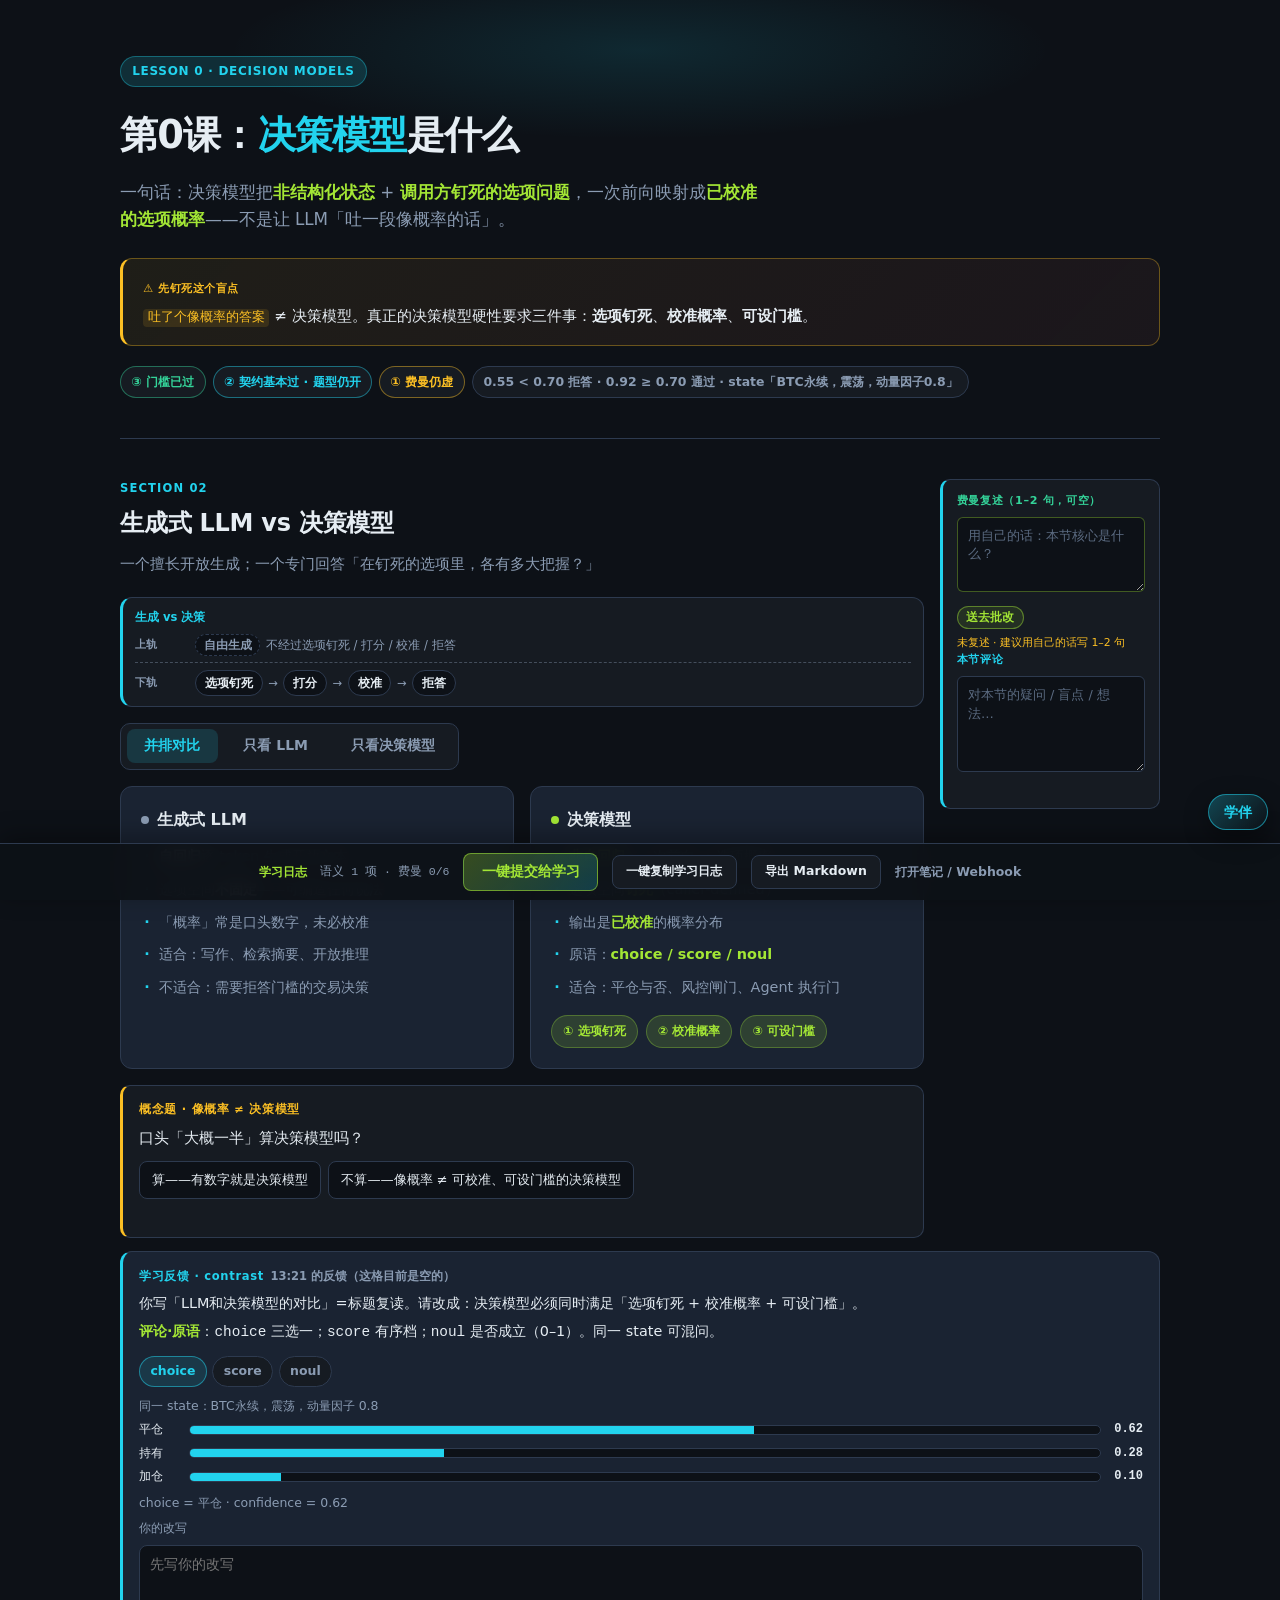
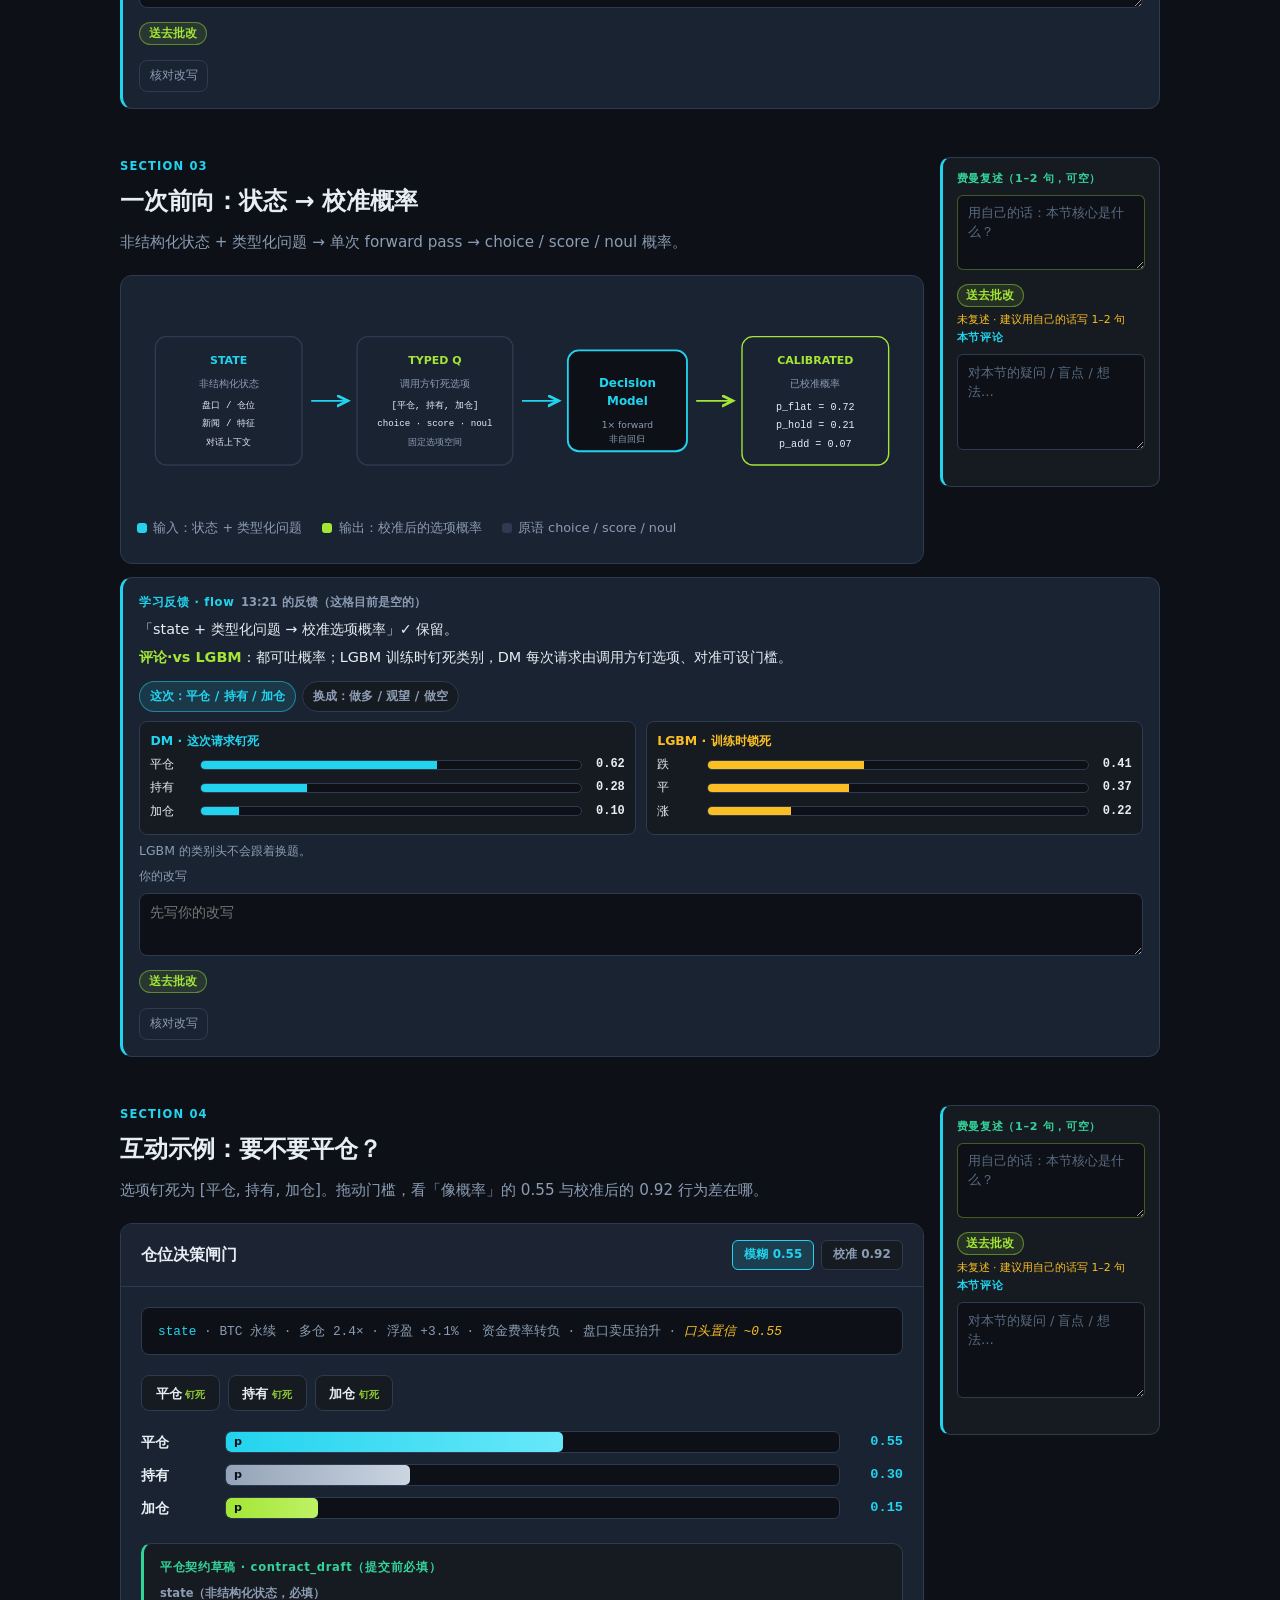
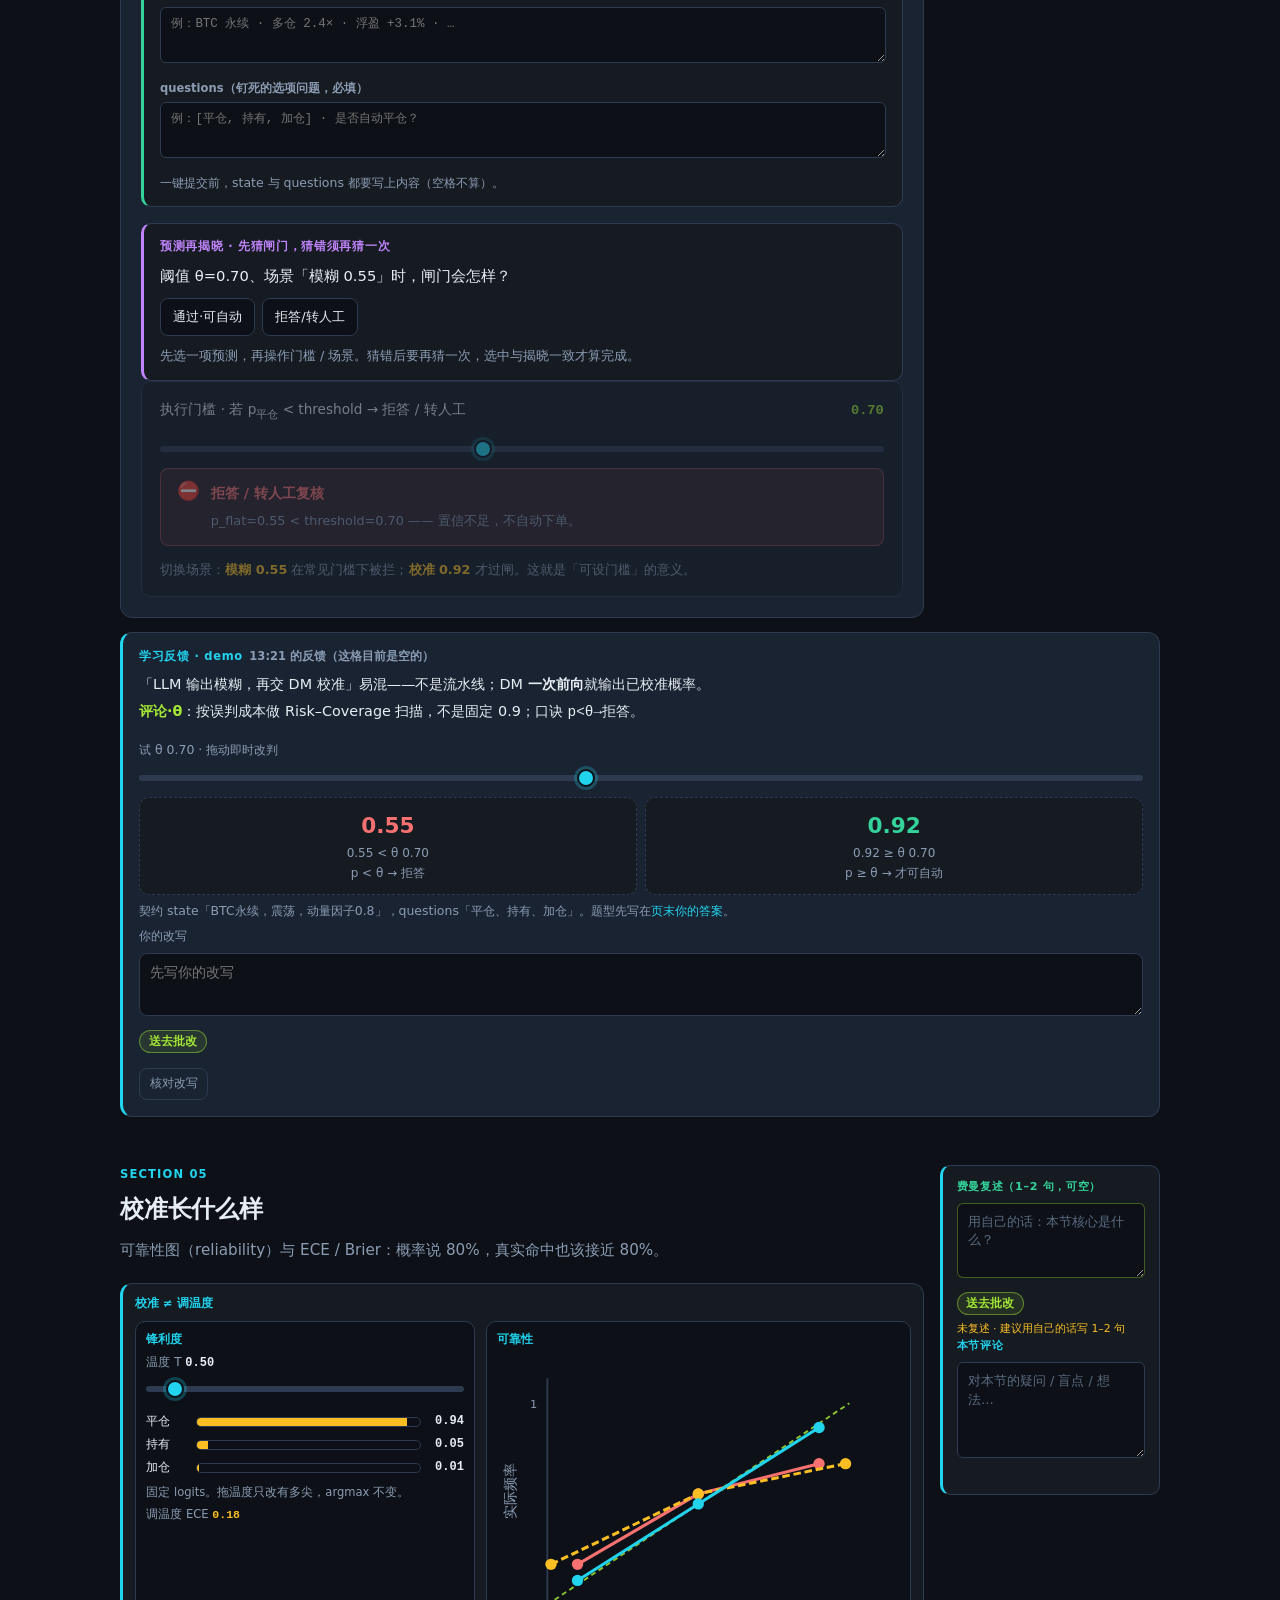
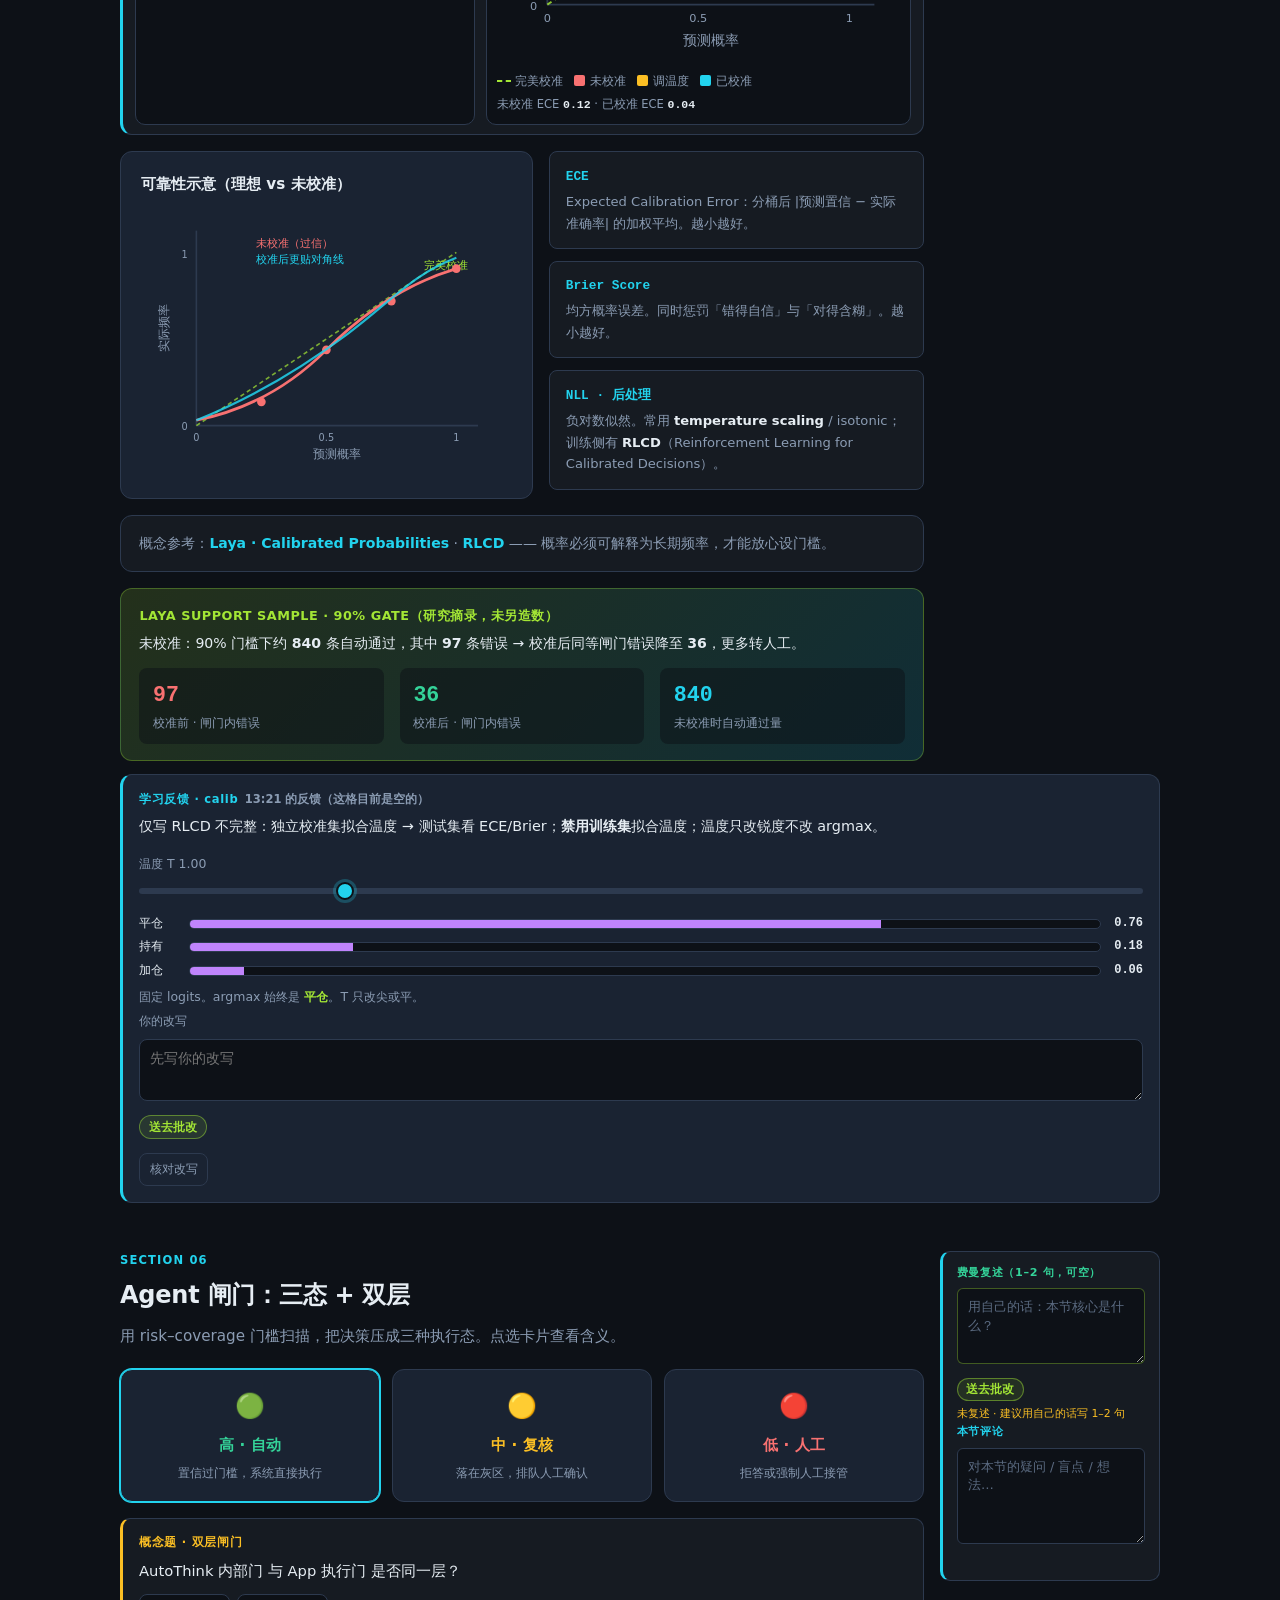
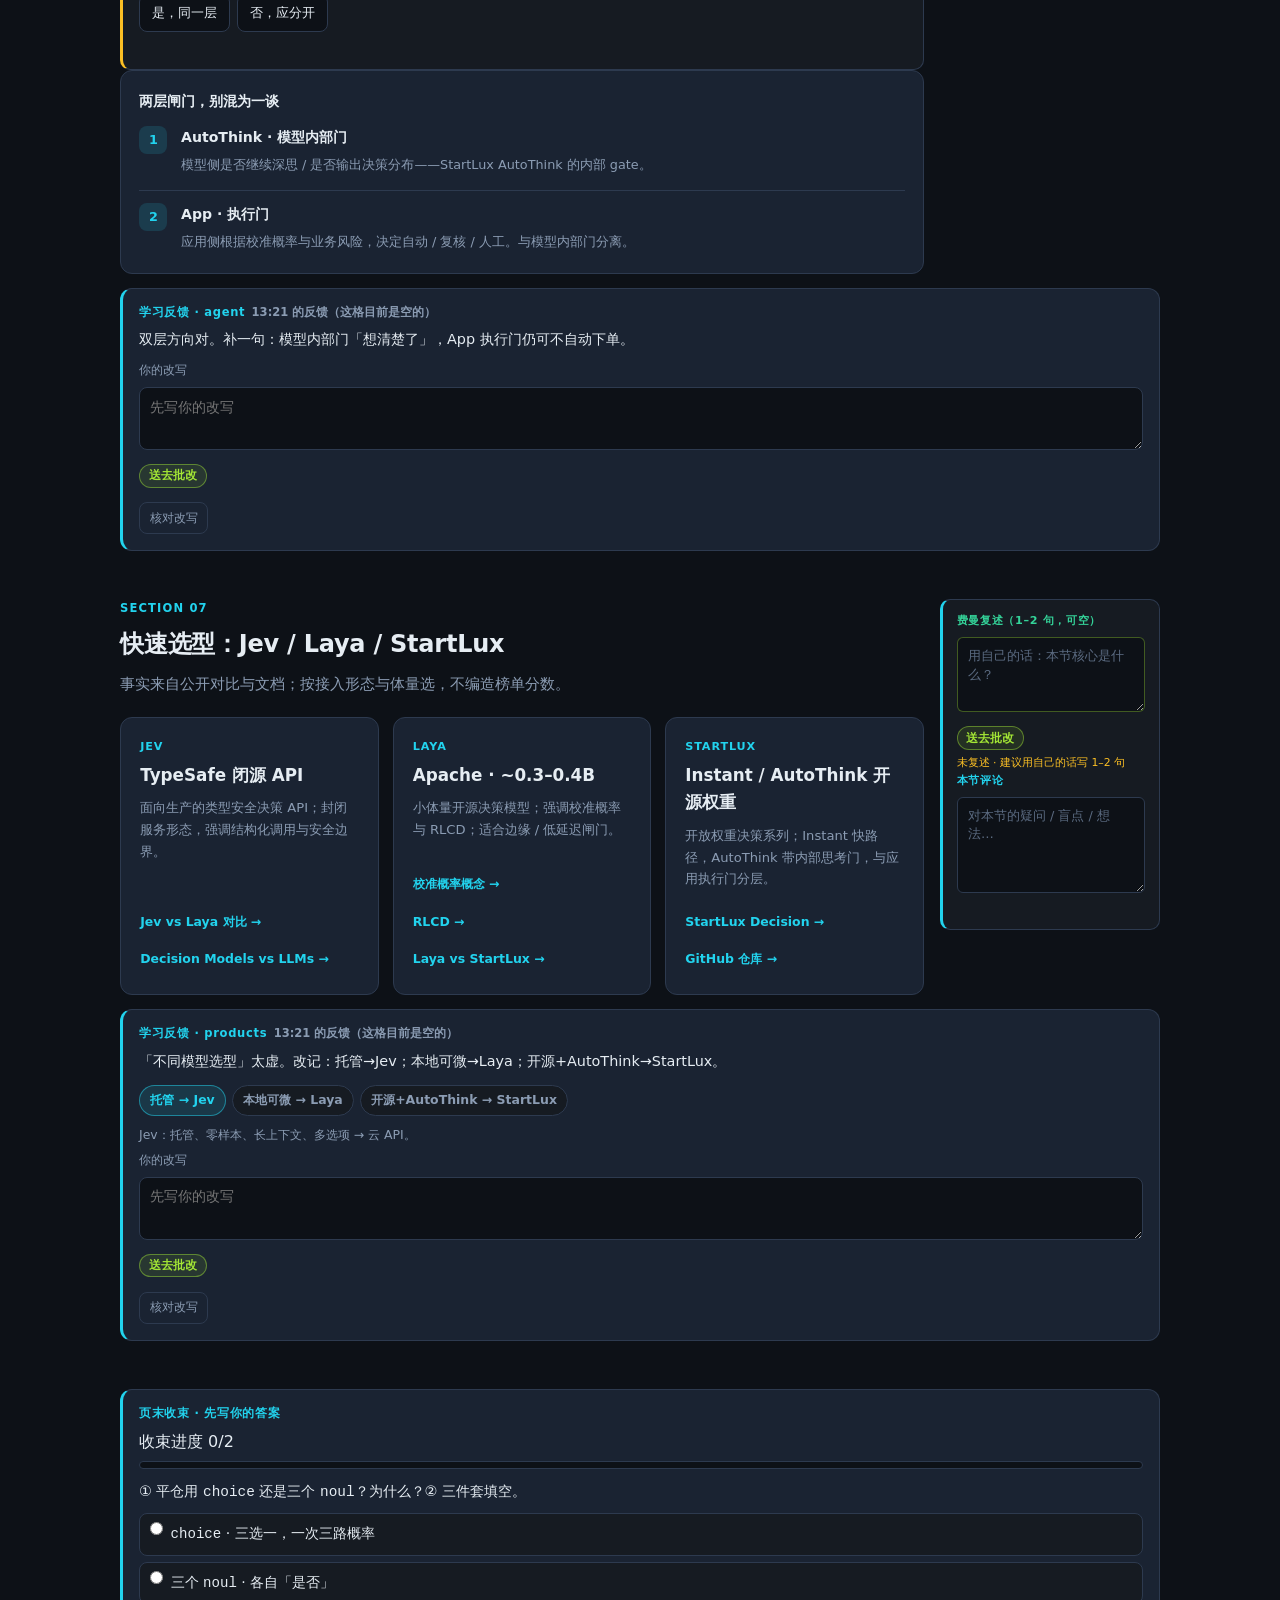
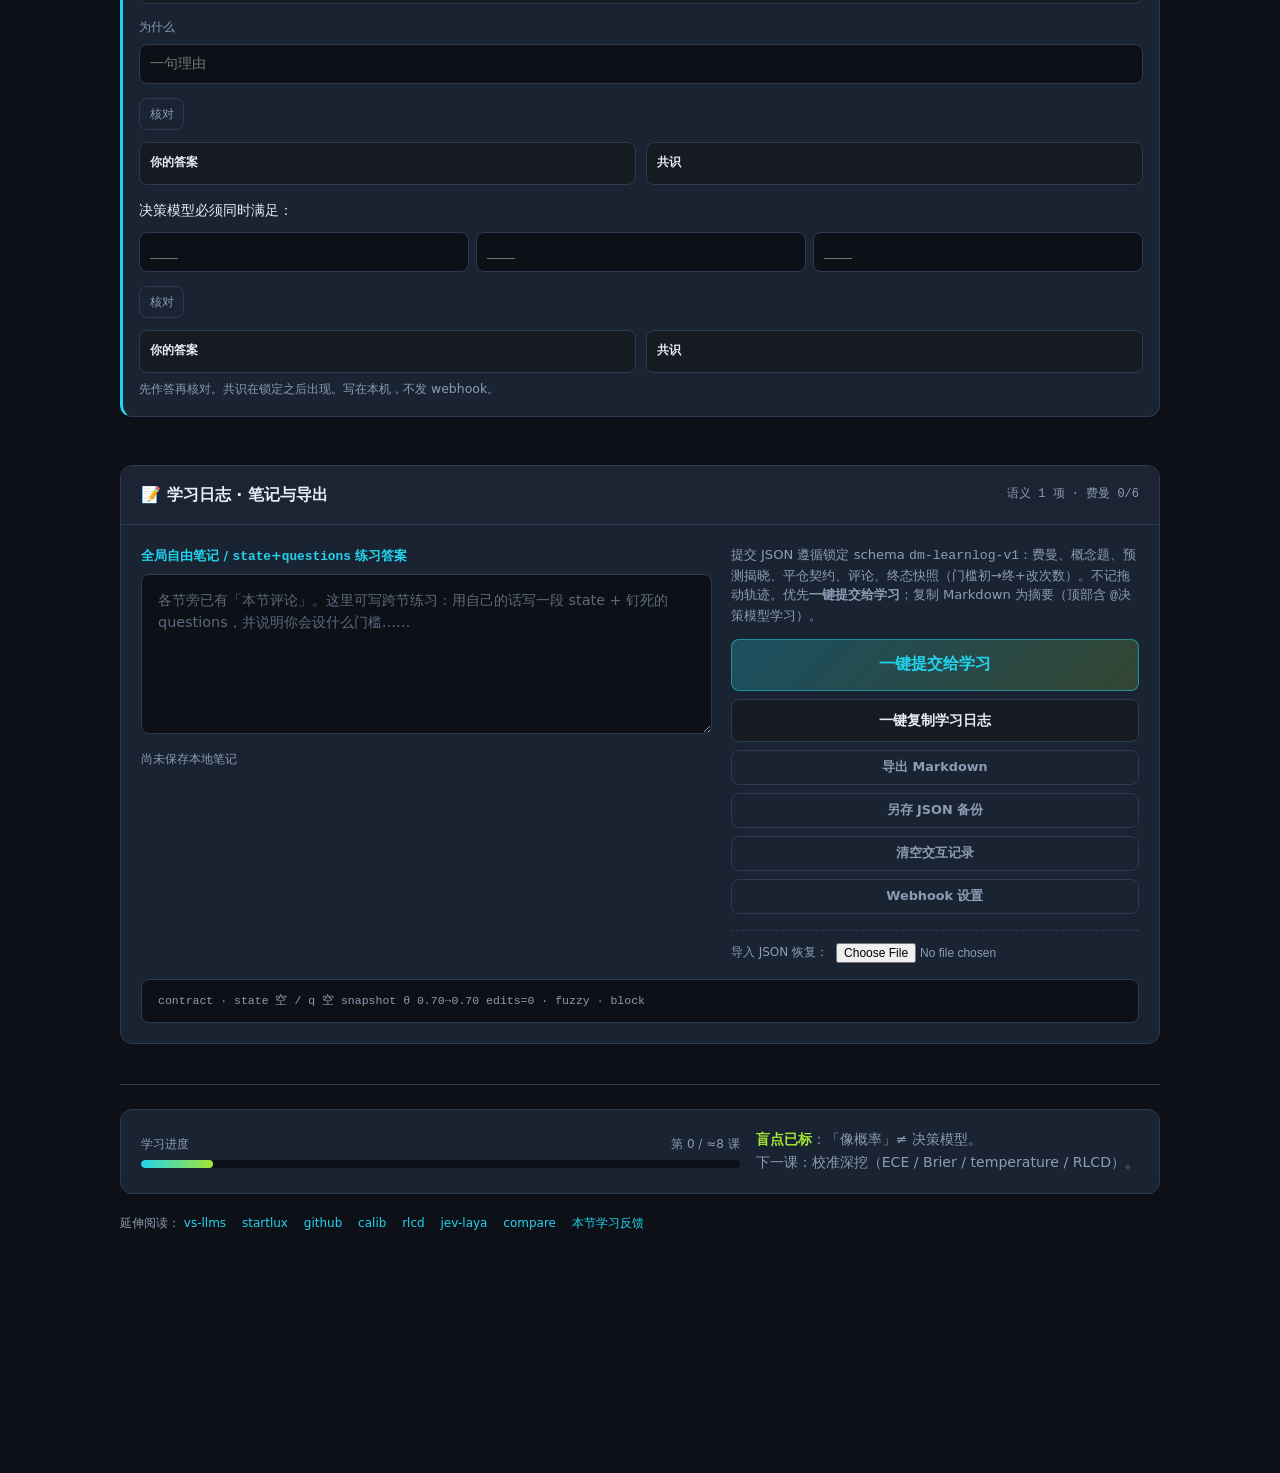
==== commit 3c67c40c: "Add the Lesson 0 chart that separates calibration from temperature. The calib section now has a reli" ====
--- a/第0课-决策模型是什么.html
+++ b/第0课-决策模型是什么.html
@@ -1502,6 +1502,43 @@
   border-color: rgba(251,191,36,0.4);
 }
 .fy-tutor-inline.hint .fy-inline-lab { color: var(--warn); }
+.fy-viz-cue {
+  display: flex;
+  flex-direction: column;
+  align-items: flex-start;
+  gap: 0.12rem;
+  width: 100%;
+  margin-top: 0.45rem;
+  padding: 0.42rem 0.55rem;
+  border-radius: 8px;
+  border: 1px solid rgba(34,211,238,0.55);
+  background: rgba(34,211,238,0.12);
+  color: var(--cyan);
+  font-family: inherit;
+  font-size: 0.75rem;
+  font-weight: 700;
+  line-height: 1.35;
+  text-align: left;
+  cursor: pointer;
+}
+.fy-viz-cue[hidden] { display: none !important; }
+.fy-viz-cue:hover,
+.fy-viz-cue:focus-visible {
+  border-color: var(--cyan);
+  background: rgba(34,211,238,0.22);
+  outline: none;
+}
+.fy-viz-lead { display: block; }
+.fy-viz-cap {
+  display: block;
+  font-weight: 600;
+  color: var(--lime);
+}
+.tutor-viz-cue {
+  flex: 0 0 auto;
+  width: auto;
+  margin: 0 0.75rem 0.5rem;
+}
 .gdf {
   margin: 0.85rem 0 1rem;
   padding: 0.65rem 0.75rem 0.6rem;
@@ -1585,6 +1622,84 @@
   color: var(--lime);
 }
 .gdf-cap[hidden] { display: none !important; }
+.calib-viz .cv-split {
+  display: grid;
+  grid-template-columns: minmax(0, 0.92fr) minmax(0, 1.15fr);
+  gap: 0.65rem;
+  margin-top: 0.45rem;
+}
+@media (max-width: 700px) {
+  .calib-viz .cv-split { grid-template-columns: 1fr; }
+}
+.cv-node {
+  min-width: 0;
+  padding: 0.55rem 0.65rem 0.6rem;
+  border-radius: 10px;
+  border: 1px solid var(--border);
+  background: var(--bg);
+}
+.cv-k {
+  font-size: 0.72rem;
+  font-weight: 700;
+  color: var(--cyan);
+  margin-bottom: 0.25rem;
+}
+.cv-lab {
+  display: block;
+  font-size: 0.75rem;
+  color: var(--muted);
+}
+.cv-lab output {
+  font-family: var(--mono);
+  color: var(--text);
+  font-weight: 700;
+}
+.cv-note,
+.cv-metric {
+  margin-top: 0.35rem;
+  font-size: 0.72rem;
+  line-height: 1.45;
+  color: var(--muted);
+}
+.cv-metric b {
+  font-family: var(--mono);
+  color: var(--text);
+  font-weight: 700;
+}
+.cv-metric b.ece-temp { color: var(--warn); }
+.cv-legend {
+  display: flex;
+  flex-wrap: wrap;
+  gap: 0.35rem 0.7rem;
+  margin: 0.4rem 0 0;
+  padding: 0;
+  list-style: none;
+  font-size: 0.72rem;
+  color: var(--muted);
+}
+.cv-legend i {
+  display: inline-block;
+  width: 0.7rem;
+  height: 0.7rem;
+  margin-right: 0.28rem;
+  border-radius: 2px;
+  vertical-align: -1px;
+}
+.cv-legend .dash {
+  width: 0.85rem;
+  height: 0;
+  border-radius: 0;
+  background: transparent;
+  border-top: 2px dashed var(--lime);
+  vertical-align: 3px;
+}
+.calib-viz.is-focused .cv-node { opacity: 0.42; }
+.calib-viz.is-focused .cv-node.is-focus {
+  opacity: 1;
+  border-color: var(--cyan);
+  box-shadow: 0 0 0 3px rgba(34,211,238,0.28);
+}
+.calib-viz svg { display: block; width: 100%; height: auto; }
 @media (max-width: 520px) {
   .tutor-drawer {
     left: 0.55rem;
@@ -1957,6 +2072,32 @@
     <div class="sec-label">Section 05</div>
     <h2>校准长什么样</h2>
     <p class="lead">可靠性图（reliability）与 ECE / Brier：概率说 80%，真实命中也该接近 80%。</p>
+
+    <div class="gdf calib-viz" id="tutorCalibViz" data-compare="temp-vs-calib" aria-label="校准不等于调温度">
+      <div class="gdf-h">校准 ≠ 调温度</div>
+      <div class="cv-split">
+        <div class="cv-node" data-viz-node="sharpness">
+          <div class="cv-k">锋利度</div>
+          <label class="cv-lab" for="tutorCalibTemp">温度 T <output id="tutorCalibTempOut">0.50</output></label>
+          <input class="lf-range" id="tutorCalibTemp" type="range" min="25" max="400" value="50" step="5" aria-valuemin="25" aria-valuemax="400" aria-valuenow="50" aria-label="温度">
+          <div id="tutorCalibBars"></div>
+          <p class="cv-note">固定 logits。拖温度只改有多尖，argmax 不变。</p>
+          <p class="cv-metric">调温度 ECE <b id="tutorCalibEceTemp" class="ece-temp">0.18</b></p>
+        </div>
+        <div class="cv-node" data-viz-node="reliability">
+          <div class="cv-k">可靠性</div>
+          <svg id="tutorCalibPlot" viewBox="0 0 320 248" role="img" aria-label="可靠性图：未校准、调温度、已校准"></svg>
+          <ul class="cv-legend">
+            <li><i class="dash"></i>完美校准</li>
+            <li><i style="background:#f87171"></i>未校准</li>
+            <li><i style="background:#fbbf24"></i>调温度</li>
+            <li><i style="background:#22d3ee"></i>已校准</li>
+          </ul>
+          <p class="cv-metric">未校准 ECE <b id="tutorCalibEceRaw">0.12</b> · 已校准 ECE <b id="tutorCalibEceCal">0.04</b></p>
+        </div>
+      </div>
+      <p class="gdf-cap" hidden></p>
+    </div>
 
     <div class="calib-grid">
       <div class="chart-card">
@@ -2357,6 +2498,7 @@
   <p class="tutor-help" id="tutorTitle">闭卷题仍由页面规则判定；AI 只追问/批改费曼</p>
   <p class="tutor-source" id="tutorSource" hidden></p>
   <div class="tutor-log" id="tutorLog" role="log" aria-live="polite" aria-relevant="additions"></div>
+  <button type="button" class="fy-viz-cue tutor-viz-cue" id="tutorVizCue" hidden></button>
   <div class="tutor-compose">
     <textarea id="tutorInput" rows="3" placeholder="就这一课追问…" maxlength="4000"></textarea>
     <div class="tutor-actions">
@@ -4124,7 +4266,18 @@
   var TUTOR_URL = resolveTutorUrl();
 
   var VIZ_FOCUS = { gen: 1, choice: 1, score: 1, calib: 1, noul: 1 };
+  var VIZ_FOCUS_LABEL = {
+    gen: "自由生成",
+    choice: "选项钉死",
+    score: "打分",
+    calib: "校准",
+    noul: "拒答"
+  };
+  // calib-curve whitelist: focus sharpness|reliability (legacy "calib" → reliability);
+  // compare temp-vs-calib or omitted; nodes, if present, only those two names.
+  var CALIB_FOCUS_LABEL = { sharpness: "锋利度", reliability: "可靠性" };
   function vizNeutral(root) {
+    if (!root) return;
     root.classList.remove("is-focused");
     root.removeAttribute("data-focus");
     var nodes = root.querySelectorAll("[data-viz-node]");
@@ -4135,46 +4288,295 @@
     var cap = root.querySelector(".gdf-cap");
     if (cap) { cap.textContent = ""; cap.hidden = true; }
   }
+  function clipVizCaption(caption) {
+    if (typeof caption !== "string") return "";
+    var text = caption.replace(/\s+/g, " ").trim();
+    if (!text) return "";
+    var chars = Array.from(text);
+    if (chars.length > 40) text = chars.slice(0, 40).join("");
+    return text;
+  }
+  function applyFlowViz(viz) {
+    var root = document.getElementById("tutorViz");
+    if (!root) return null;
+    if (viz.compare != null && viz.compare !== "" && viz.compare !== "gen-vs-decision") return null;
+    if (viz.nodes != null && !Array.isArray(viz.nodes)) return null;
+    var focus = "";
+    if (viz.focus != null && viz.focus !== "") {
+      focus = String(viz.focus);
+      if (!VIZ_FOCUS[focus]) focus = "";
+    }
+    vizNeutral(document.getElementById("tutorCalibViz"));
+    vizNeutral(root);
+    var focusedEl = null;
+    if (focus) {
+      focusedEl = root.querySelector('[data-viz-node="' + focus + '"]');
+      if (focusedEl) {
+        root.classList.add("is-focused");
+        root.setAttribute("data-focus", focus);
+        focusedEl.classList.add("is-focus");
+        focusedEl.setAttribute("aria-current", "true");
+      }
+    }
+    var caption = clipVizCaption(viz.caption);
+    var capEl = root.querySelector(".gdf-cap");
+    if (capEl && caption) {
+      capEl.textContent = caption;
+      capEl.hidden = false;
+    }
+    if (!focusedEl || !VIZ_FOCUS_LABEL[focus]) return null;
+    try { root.scrollIntoView({ behavior: "smooth", block: "center" }); } catch (eScroll) {}
+    return { focus: focus, label: VIZ_FOCUS_LABEL[focus], caption: caption, chart: "双轨图", target: "tutorViz" };
+  }
+  function applyCalibViz(viz) {
+    var root = document.getElementById("tutorCalibViz");
+    if (!root) return null;
+    if (viz.compare != null && viz.compare !== "" && viz.compare !== "temp-vs-calib") return null;
+    if (viz.nodes != null) {
+      if (!Array.isArray(viz.nodes)) return null;
+      for (var i = 0; i < viz.nodes.length; i++) {
+        if (viz.nodes[i] !== "sharpness" && viz.nodes[i] !== "reliability") return null;
+      }
+    }
+    var focus = viz.focus == null ? "" : String(viz.focus);
+    if (focus === "calib") focus = "reliability";
+    if (!CALIB_FOCUS_LABEL[focus]) return null;
+    var focusedEl = root.querySelector('[data-viz-node="' + focus + '"]');
+    if (!focusedEl) return null;
+    vizNeutral(document.getElementById("tutorViz"));
+    vizNeutral(root);
+    root.classList.add("is-focused");
+    root.setAttribute("data-focus", focus);
+    focusedEl.classList.add("is-focus");
+    focusedEl.setAttribute("aria-current", "true");
+    var caption = clipVizCaption(viz.caption);
+    var capEl = root.querySelector(".gdf-cap");
+    if (capEl && caption) {
+      capEl.textContent = caption;
+      capEl.hidden = false;
+    }
+    try { focusedEl.scrollIntoView({ behavior: "smooth", block: "center" }); } catch (eScroll) {}
+    return { focus: focus, label: CALIB_FOCUS_LABEL[focus], caption: caption, chart: "校准图", target: "tutorCalibViz" };
+  }
   function applyTutorViz(viz) {
-    var root = document.getElementById("tutorViz");
+    try {
+      if (viz == null || viz === false) {
+        vizNeutral(document.getElementById("tutorViz"));
+        vizNeutral(document.getElementById("tutorCalibViz"));
+        return null;
+      }
+      if (typeof viz !== "object" || Array.isArray(viz)) return null;
+      if (viz.type === "flow") return applyFlowViz(viz);
+      if (viz.type === "calib-curve") return applyCalibViz(viz);
+      return null;
+    } catch (eViz) { return null; }
+  }
+  window.applyTutorViz = applyTutorViz;
+
+  function scrollTutorViz(ev) {
+    var btn = ev && ev.currentTarget;
+    var id = "tutorViz";
+    if (btn && btn.getAttribute) {
+      var marked = btn.getAttribute("data-viz-target");
+      if (marked) id = marked;
+    }
+    var root = document.getElementById(id);
     if (!root) return;
-    try {
-      if (viz == null || viz === false) { vizNeutral(root); return; }
-      if (typeof viz !== "object" || Array.isArray(viz)) return;
-      if (viz.type !== "flow") return;
-      if (viz.compare != null && viz.compare !== "" && viz.compare !== "gen-vs-decision") return;
-      if (viz.nodes != null && !Array.isArray(viz.nodes)) return;
-      var focus = "";
-      if (viz.focus != null && viz.focus !== "") {
-        focus = String(viz.focus);
-        if (!VIZ_FOCUS[focus]) focus = "";
-      }
-      vizNeutral(root);
-      if (focus) {
-        var el = root.querySelector('[data-viz-node="' + focus + '"]');
-        if (el) {
-          root.classList.add("is-focused");
-          root.setAttribute("data-focus", focus);
-          el.classList.add("is-focus");
-          el.setAttribute("aria-current", "true");
-        }
-      }
-      var capEl = root.querySelector(".gdf-cap");
-      if (capEl && typeof viz.caption === "string") {
-        var text = viz.caption.replace(/\s+/g, " ").trim();
-        if (text) {
-          var chars = Array.from(text);
-          if (chars.length > 40) text = chars.slice(0, 40).join("");
-          capEl.textContent = text;
-          capEl.hidden = false;
-        }
-      }
-      if (focus) {
-        try { root.scrollIntoView({ block: "nearest", behavior: "smooth" }); } catch (eScroll) {}
-      }
-    } catch (eViz) {}
-  }
-  window.applyTutorViz = applyTutorViz;
+    var el = root;
+    if (id === "tutorCalibViz" && btn && btn.getAttribute) {
+      var focus = btn.getAttribute("data-viz-focus");
+      var node = focus ? root.querySelector('[data-viz-node="' + focus + '"]') : null;
+      if (node) el = node;
+    }
+    try { el.scrollIntoView({ behavior: "smooth", block: "center" }); } catch (e) {}
+  }
+
+  function clearVizCues() {
+    var inline = document.querySelectorAll(".fy-tutor-inline .fy-viz-cue");
+    for (var i = 0; i < inline.length; i++) inline[i].remove();
+    var drawerCue = document.getElementById("tutorVizCue");
+    if (!drawerCue) return;
+    drawerCue.hidden = true;
+    drawerCue.removeAttribute("data-viz-focus");
+    drawerCue.removeAttribute("data-viz-target");
+    while (drawerCue.firstChild) drawerCue.removeChild(drawerCue.firstChild);
+  }
+
+  function writeVizCue(btn, info) {
+    var chart = info.chart || "双轨图";
+    btn.hidden = false;
+    btn.setAttribute("data-viz-focus", info.focus);
+    btn.setAttribute("data-viz-target", info.target || "tutorViz");
+    btn.setAttribute("aria-label", "查看" + chart + "，已标出" + info.label);
+    while (btn.firstChild) btn.removeChild(btn.firstChild);
+    var lead = document.createElement("span");
+    lead.className = "fy-viz-lead";
+    lead.textContent = chart + "已标出「" + info.label + "」 · 点此查看";
+    btn.appendChild(lead);
+    if (info.caption) {
+      var cap = document.createElement("span");
+      cap.className = "fy-viz-cap";
+      cap.textContent = info.caption;
+      btn.appendChild(cap);
+    }
+  }
+
+  function showVizCue(panel, info) {
+    clearVizCues();
+    if (!info || !info.focus || !info.label) return;
+    if (panel && panel.classList && panel.classList.contains("fy-tutor-inline")) {
+      var btn = document.createElement("button");
+      btn.type = "button";
+      btn.className = "fy-viz-cue";
+      btn.addEventListener("click", scrollTutorViz);
+      writeVizCue(btn, info);
+      panel.appendChild(btn);
+    }
+    var drawerCue = document.getElementById("tutorVizCue");
+    if (drawerCue) writeVizCue(drawerCue, info);
+  }
+
+  function initCalibChart() {
+    var root = document.getElementById("tutorCalibViz");
+    if (!root || root.getAttribute("data-ready") === "1") return;
+    root.setAttribute("data-ready", "1");
+    // Built-in reliability points. Not read from payload.series.
+    var RAW = [[0.1, 0.2], [0.5, 0.55], [0.9, 0.7]];
+    var CAL = [[0.1, 0.12], [0.5, 0.5], [0.9, 0.88]];
+    var LOGITS = [1.6, 0.15, -0.9];
+    var LABS = ["平仓", "持有", "加仓"];
+    // Temperature scaling of a confidence p in (0,1), not a class softmax:
+    // logit = ln(p / (1-p));  p_T = sigmoid(logit / T).
+    // T<1 sharpens toward 0 or 1; T>1 flattens toward 0.5.
+    // Observed frequency y is unchanged, and the calibrated series is never rewritten.
+    function scaleConf(p, T) {
+      var c = Math.min(0.999, Math.max(0.001, p));
+      var logit = Math.log(c / (1 - c));
+      var t = T > 0.05 ? T : 0.05;
+      return 1 / (1 + Math.exp(-logit / t));
+    }
+    function softmax(z, T) {
+      var t = T > 0.05 ? T : 0.05;
+      var scaled = z.map(function (v) { return v / t; });
+      var m = Math.max.apply(null, scaled);
+      var exps = scaled.map(function (v) { return Math.exp(v - m); });
+      var s = exps.reduce(function (a, b) { return a + b; }, 0);
+      return exps.map(function (e) { return e / s; });
+    }
+    function eceOf(pts) {
+      var s = 0;
+      for (var i = 0; i < pts.length; i++) s += Math.abs(pts[i][0] - pts[i][1]);
+      return pts.length ? s / pts.length : 0;
+    }
+    function tempPts(T) {
+      return RAW.map(function (pt) { return [scaleConf(pt[0], T), pt[1]]; });
+    }
+    var svg = document.getElementById("tutorCalibPlot");
+    var barsHost = document.getElementById("tutorCalibBars");
+    var temp = document.getElementById("tutorCalibTemp");
+    var out = document.getElementById("tutorCalibTempOut");
+    var eceEl = document.getElementById("tutorCalibEceTemp");
+    var NS = "http://www.w3.org/2000/svg";
+    function el(name, attrs) {
+      var node = document.createElementNS(NS, name);
+      if (attrs) Object.keys(attrs).forEach(function (k) { node.setAttribute(k, attrs[k]); });
+      return node;
+    }
+    function xy(p, f) { return { x: 40 + p * 240, y: 200 - f * 160 }; }
+    function seriesGroup(pts, color, series) {
+      var g = el("g", {
+        "data-series": series,
+        "data-pts": pts.map(function (p) { return p[0].toFixed(4) + "," + p[1].toFixed(4); }).join(" ")
+      });
+      var d = pts.map(function (p, i) {
+        var q = xy(p[0], p[1]);
+        return (i ? "L" : "M") + q.x.toFixed(2) + "," + q.y.toFixed(2);
+      }).join("");
+      var pathAttrs = {
+        d: d, fill: "none", stroke: color, "stroke-width": "2.4", "stroke-linejoin": "round"
+      };
+      if (series === "tempScaled") pathAttrs["stroke-dasharray"] = "6 3";
+      g.appendChild(el("path", pathAttrs));
+      pts.forEach(function (p) {
+        var q = xy(p[0], p[1]);
+        g.appendChild(el("circle", {
+          cx: q.x.toFixed(2), cy: q.y.toFixed(2), r: "4.5", fill: color
+        }));
+      });
+      return g;
+    }
+    function drawBars(probs) {
+      if (!barsHost) return;
+      barsHost.textContent = "";
+      LABS.forEach(function (lab, i) {
+        var row = document.createElement("div");
+        row.className = "lf-row";
+        var name = document.createElement("span");
+        name.textContent = lab;
+        var meter = document.createElement("div");
+        meter.className = "lf-meter";
+        var fill = document.createElement("i");
+        fill.style.width = Math.round(probs[i] * 100) + "%";
+        fill.style.background = "#fbbf24";
+        meter.appendChild(fill);
+        var num = document.createElement("b");
+        num.textContent = probs[i].toFixed(2);
+        row.appendChild(name);
+        row.appendChild(meter);
+        row.appendChild(num);
+        barsHost.appendChild(row);
+      });
+    }
+    if (svg) {
+      svg.appendChild(el("line", { x1: "40", y1: "200", x2: "300", y2: "200", stroke: "#2d3a4f", "stroke-width": "1.5" }));
+      svg.appendChild(el("line", { x1: "40", y1: "200", x2: "40", y2: "20", stroke: "#2d3a4f", "stroke-width": "1.5" }));
+      var xlab = el("text", { x: "170", y: "232", "text-anchor": "middle", fill: "#8b9cb3", "font-size": "11", "font-family": "system-ui" });
+      xlab.textContent = "预测概率";
+      svg.appendChild(xlab);
+      var ylab = el("text", { x: "14", y: "110", "text-anchor": "middle", fill: "#8b9cb3", "font-size": "11", "font-family": "system-ui", transform: "rotate(-90 14 110)" });
+      ylab.textContent = "实际频率";
+      svg.appendChild(ylab);
+      svg.appendChild(el("line", {
+        x1: "40", y1: "200", x2: "280", y2: "40",
+        stroke: "#a3e635", "stroke-width": "1.5", "stroke-dasharray": "4 3", opacity: "0.85",
+        "data-series": "perfect"
+      }));
+      svg.appendChild(seriesGroup(RAW, "#f87171", "raw"));
+      var holder = el("g", { id: "tutorCalibTempSeries" });
+      svg.appendChild(holder);
+      svg.appendChild(seriesGroup(CAL, "#22d3ee", "calibrated"));
+      [["0", "40", "214"], ["0.5", "160", "214"], ["1", "280", "214"]].forEach(function (tk) {
+        var tick = el("text", { x: tk[1], y: tk[2], "text-anchor": "middle", fill: "#8b9cb3", "font-size": "9", "font-family": "system-ui" });
+        tick.textContent = tk[0];
+        svg.appendChild(tick);
+      });
+      var y0 = el("text", { x: "32", y: "204", "text-anchor": "end", fill: "#8b9cb3", "font-size": "9", "font-family": "system-ui" });
+      y0.textContent = "0";
+      svg.appendChild(y0);
+      var y1 = el("text", { x: "32", y: "44", "text-anchor": "end", fill: "#8b9cb3", "font-size": "9", "font-family": "system-ui" });
+      y1.textContent = "1";
+      svg.appendChild(y1);
+    }
+    function paintTemp(T) {
+      if (out) out.textContent = T.toFixed(2);
+      if (temp) temp.setAttribute("aria-valuenow", String(Math.round(T * 100)));
+      drawBars(softmax(LOGITS, T));
+      var scaled = tempPts(T);
+      if (eceEl) eceEl.textContent = eceOf(scaled).toFixed(2);
+      var holder = document.getElementById("tutorCalibTempSeries");
+      if (!holder) return;
+      while (holder.firstChild) holder.removeChild(holder.firstChild);
+      holder.appendChild(seriesGroup(scaled, "#fbbf24", "tempScaled"));
+    }
+    function readT() {
+      var v = temp ? Number(temp.value) : 50;
+      if (!isFinite(v)) v = 50;
+      return v / 100;
+    }
+    if (temp) temp.addEventListener("input", function () { paintTemp(readT()); });
+    paintTemp(readT());
+  }
+  initCalibChart();
 
   var SUMMARY_KEY = "dm_lesson0_tutor_summaries";
   var LESSON_ID = "lesson-0";
@@ -4487,6 +4889,7 @@
       return;
     }
     if (eventName === "done") {
+      var gradePanel = live.panel || null;
       var shown = acc || (payload && payload.summary ? String(payload.summary) : "");
       if (!shown) shown = "（学伴没有返回文字）";
       live.el.textContent = shown;
@@ -4505,10 +4908,12 @@
       sendBtn.textContent = "发送";
       setStatus("");
       renderThread();
+      var vizApplied = null;
       try {
-        if (!payload || payload.viz == null) applyTutorViz(null);
-        else applyTutorViz(payload.viz);
-      } catch (eVizDone) {}
+        if (!payload || payload.viz == null) vizApplied = applyTutorViz(null);
+        else vizApplied = applyTutorViz(payload.viz);
+      } catch (eVizDone) { vizApplied = null; }
+      showVizCue(gradePanel, vizApplied);
       return;
     }
     if (eventName === "error") {
@@ -4529,6 +4934,7 @@
 
   function beginAssistantBubble(panel) {
     acc = "";
+    clearVizCues();
     var el = bubbleEl("assistant", "", true);
     live = { mode: mode, el: el, panel: panel || null };
     if (panel) paintInline(panel, "正在批改…", "pending");
@@ -4686,6 +5092,9 @@
     sendMessage(input.value);
   }
 
+  var drawerCue = document.getElementById("tutorVizCue");
+  if (drawerCue) drawerCue.addEventListener("click", scrollTutorViz);
+
   fab.addEventListener("click", toggleDrawer);
   if (closeBtn) closeBtn.addEventListener("click", closeDrawer);
   if (tabSoc) tabSoc.addEventListener("click", function () { setMode("socratic"); });
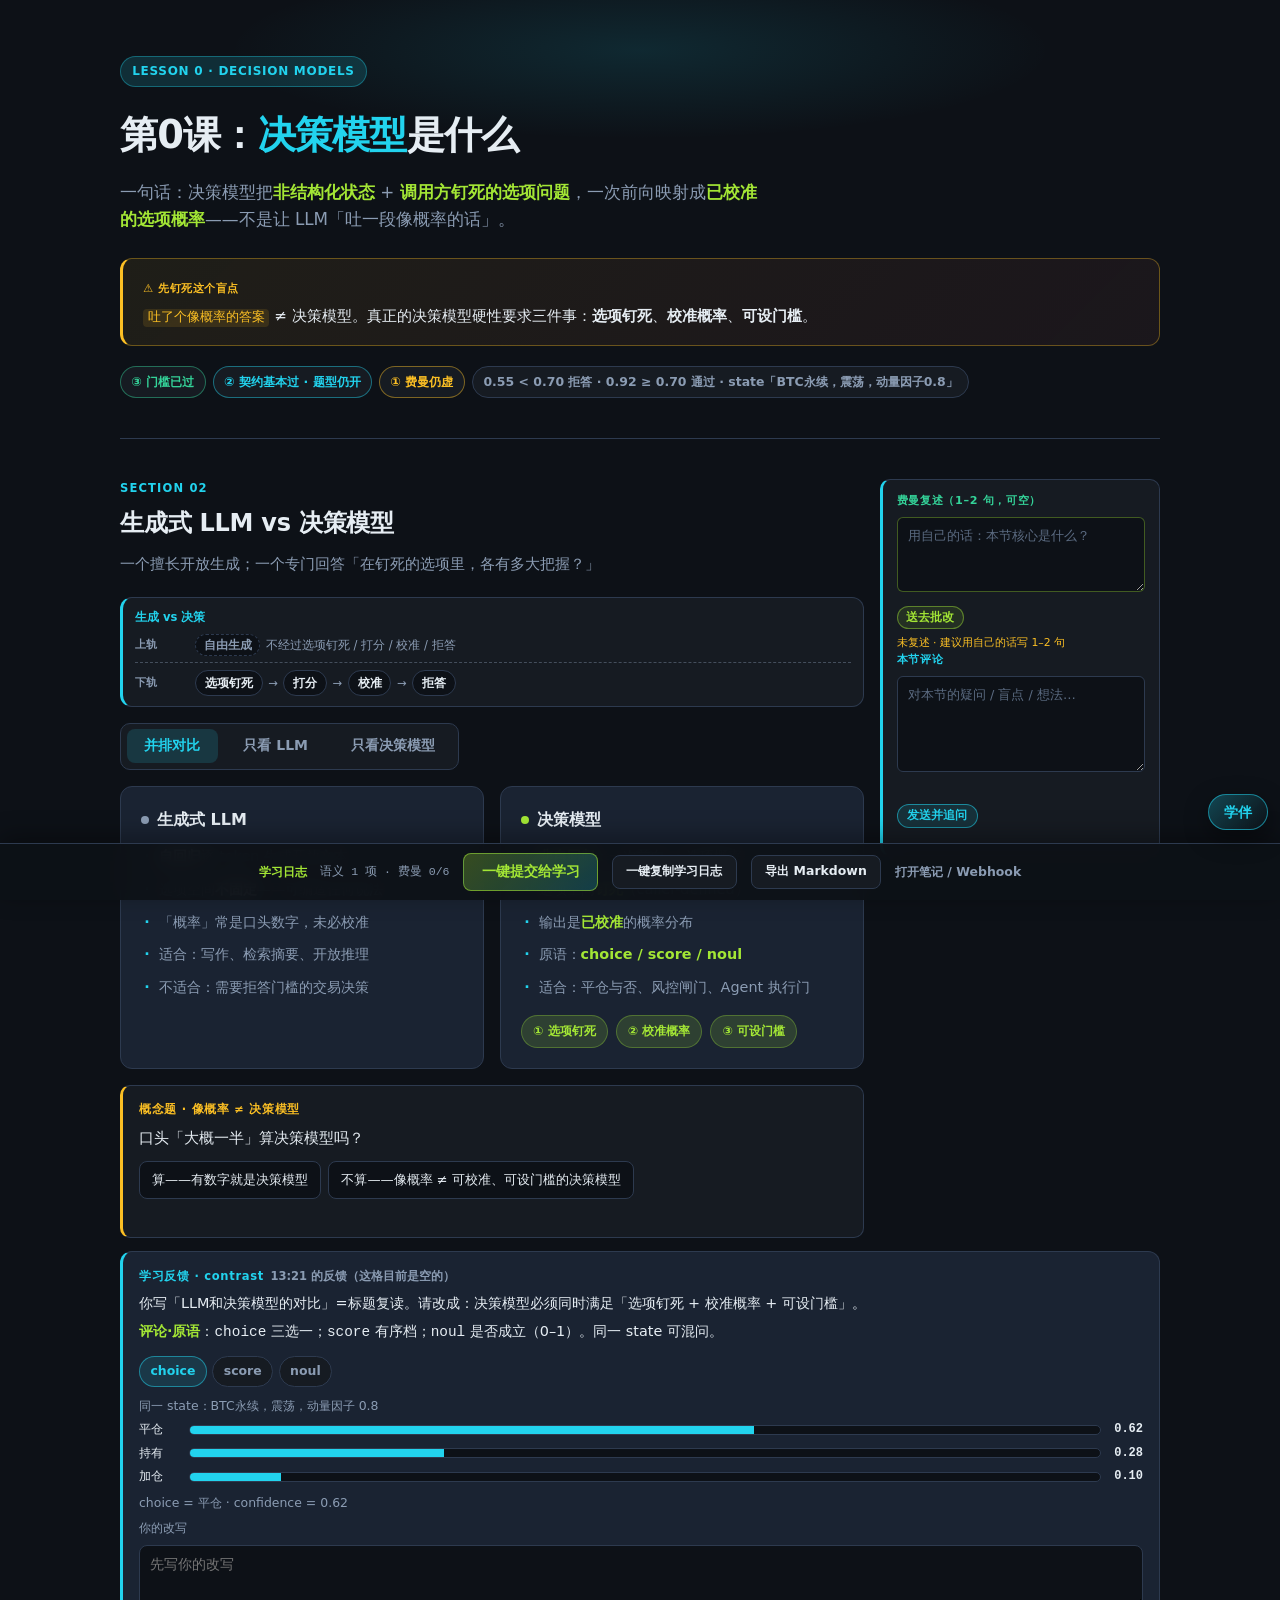
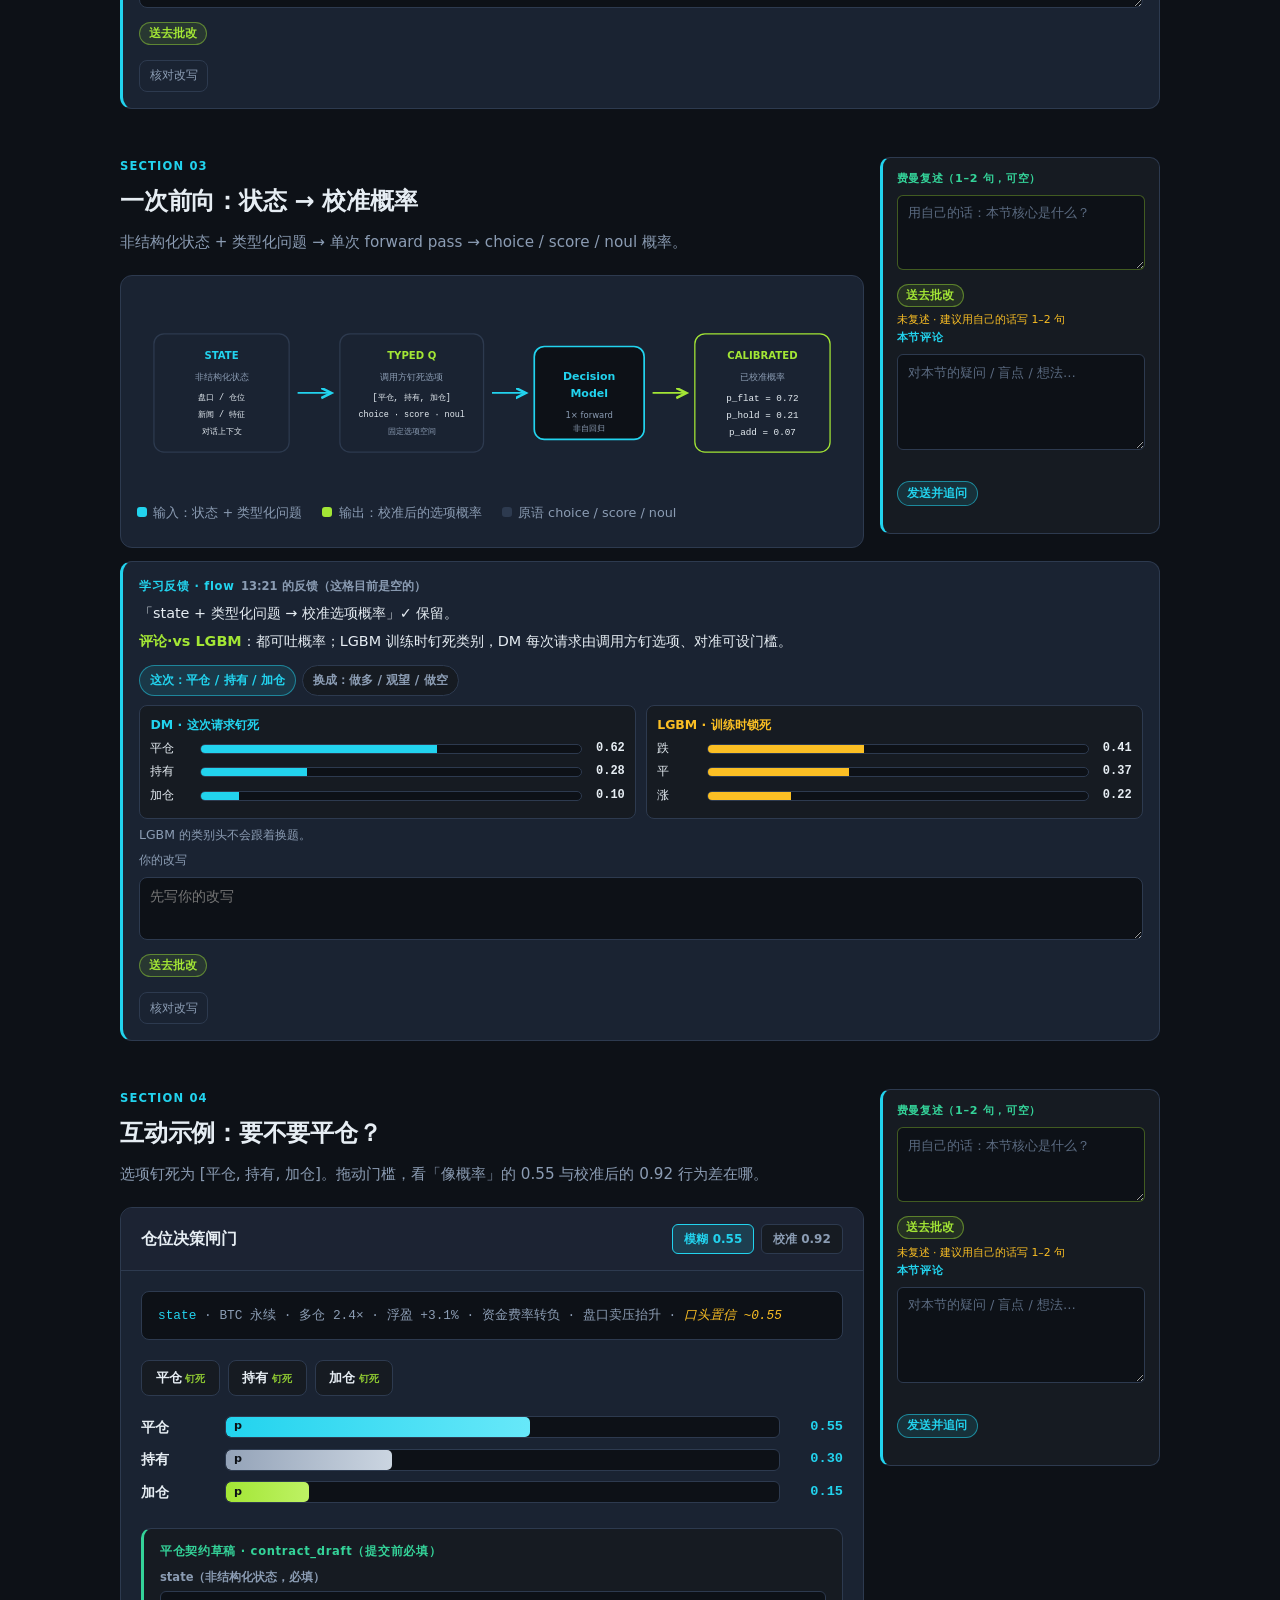
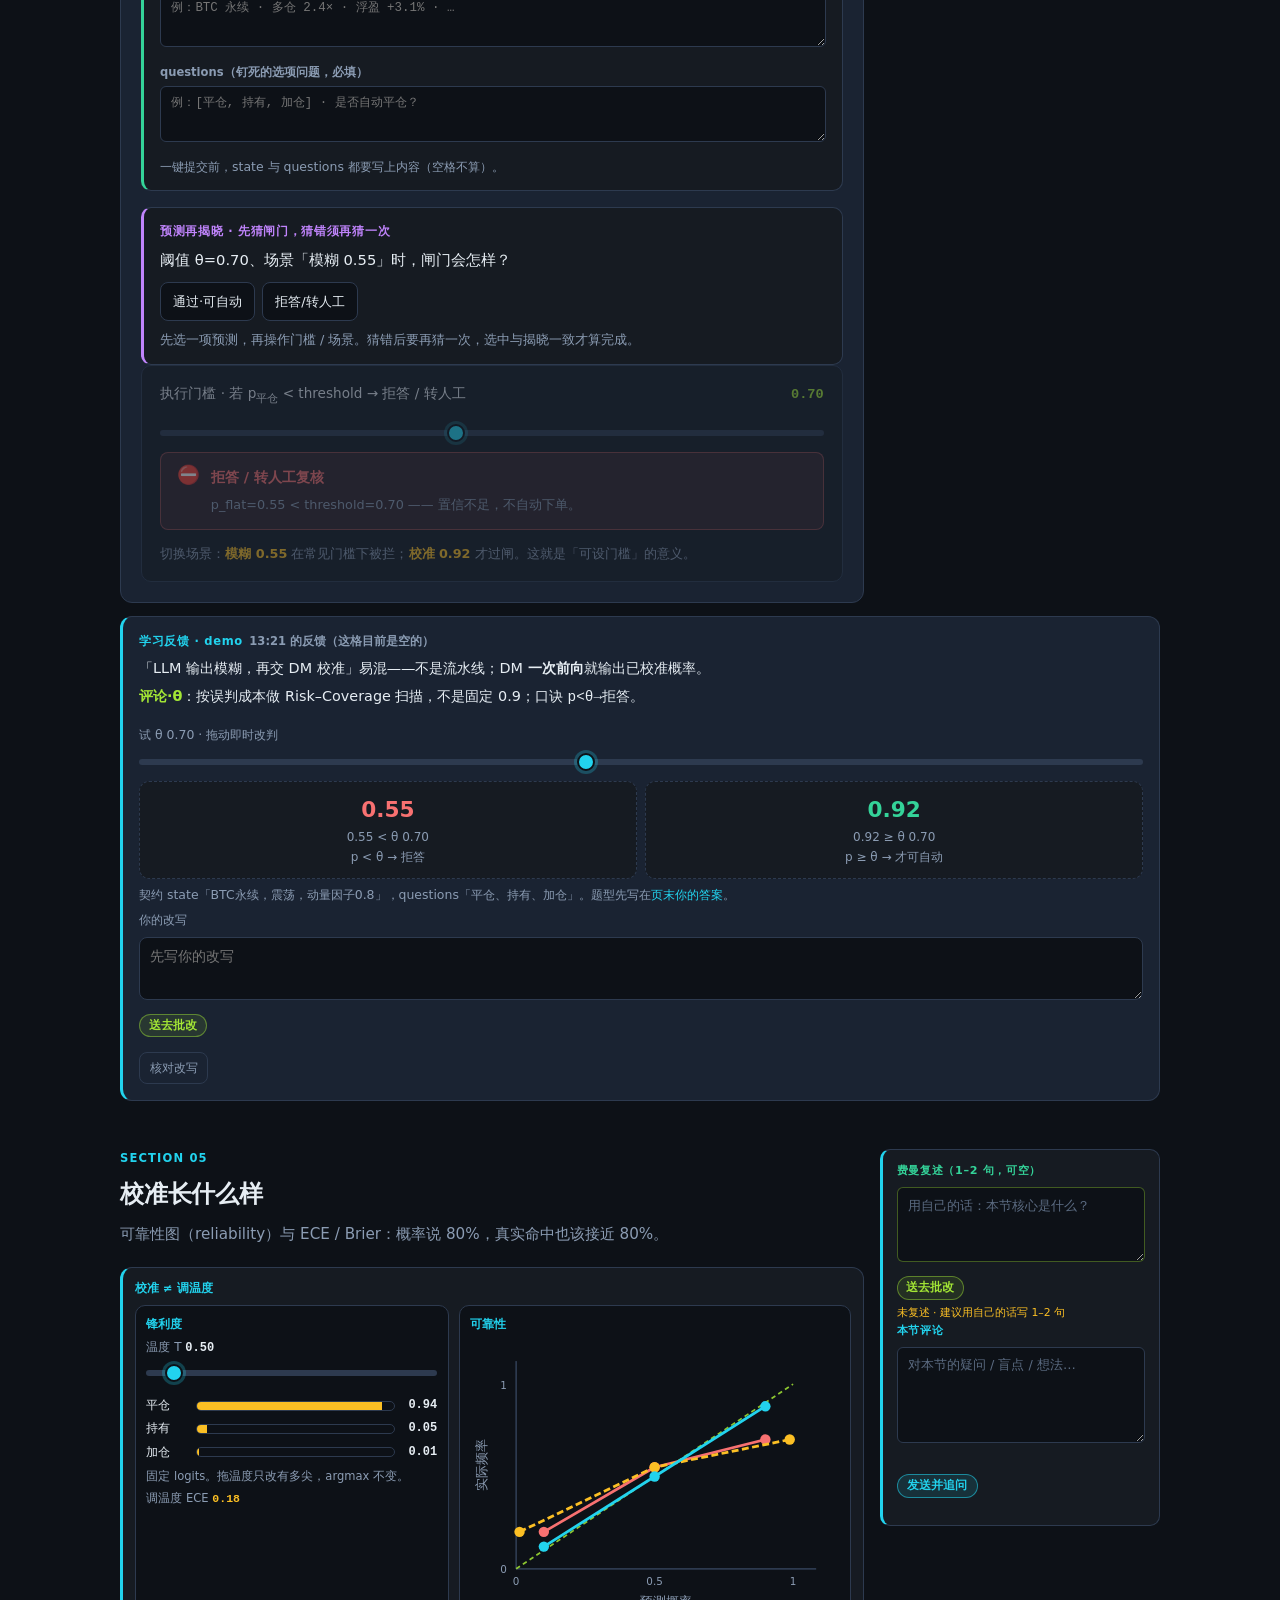
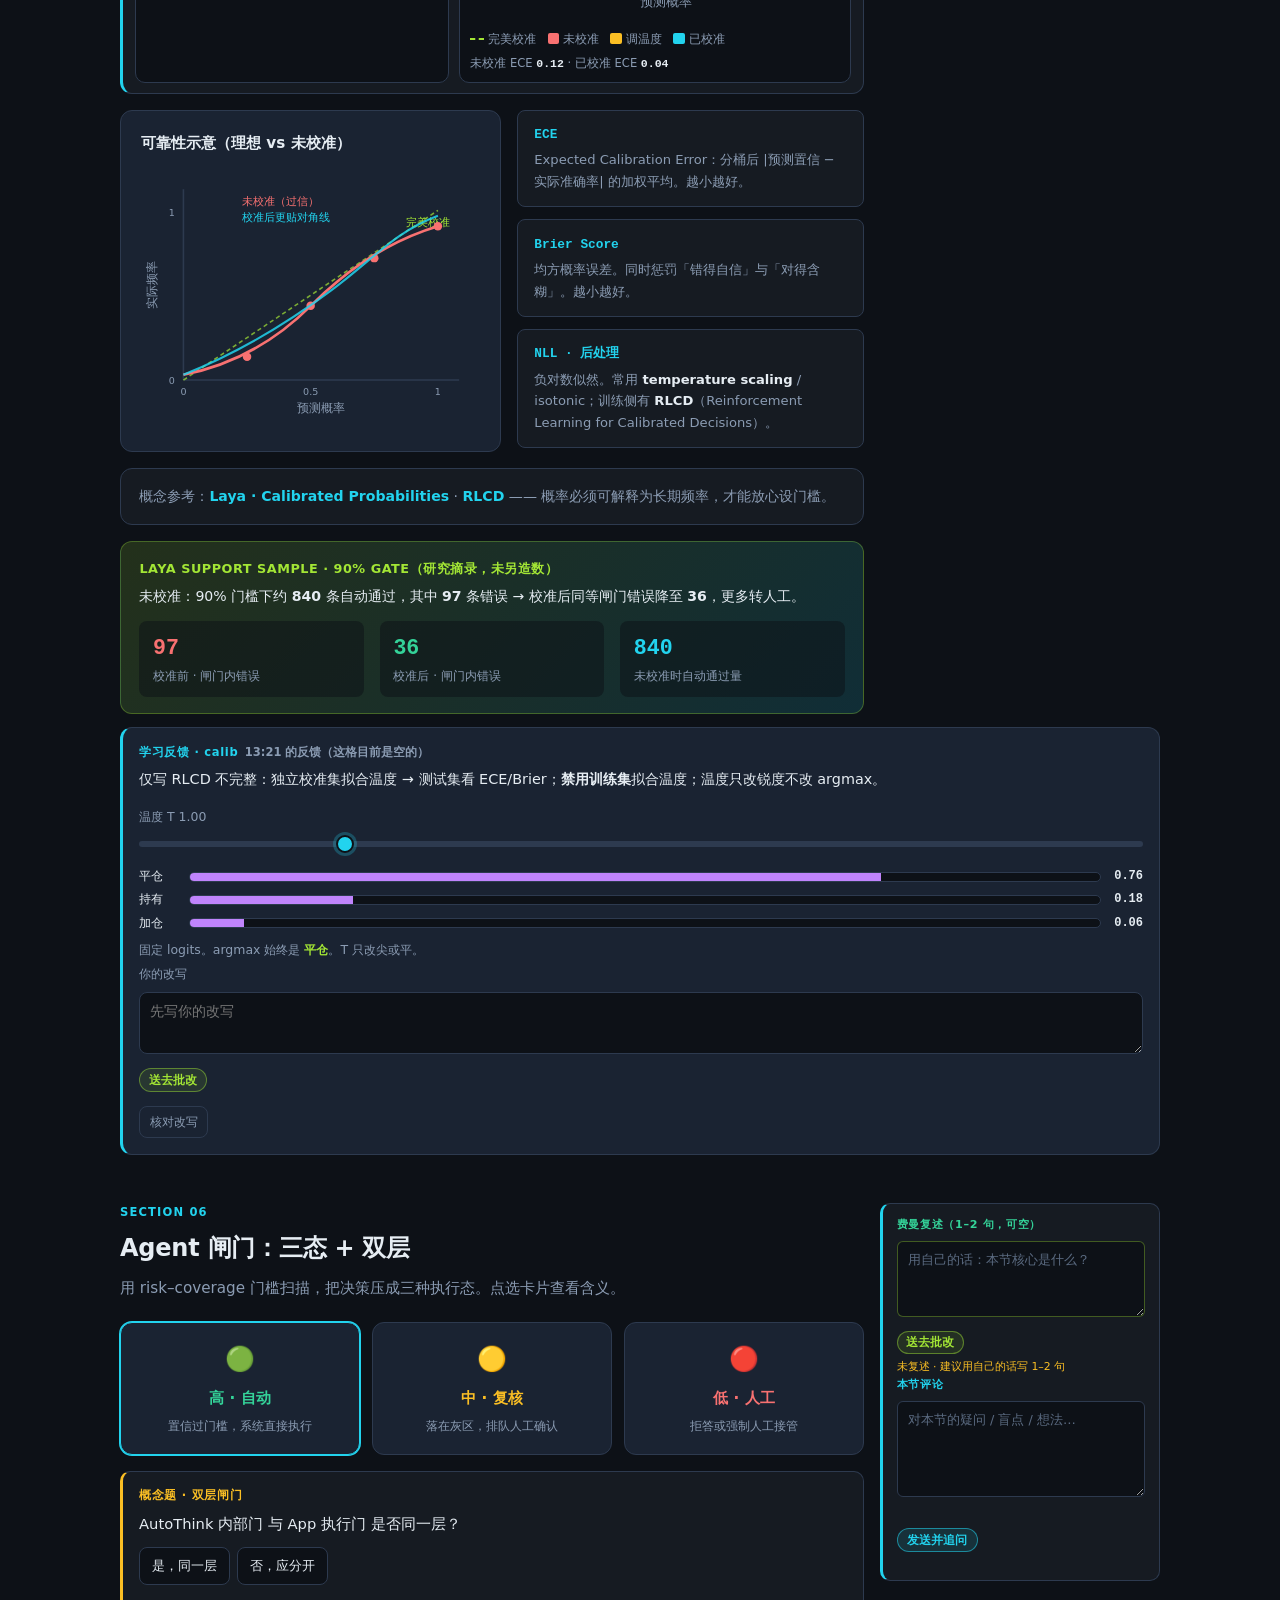
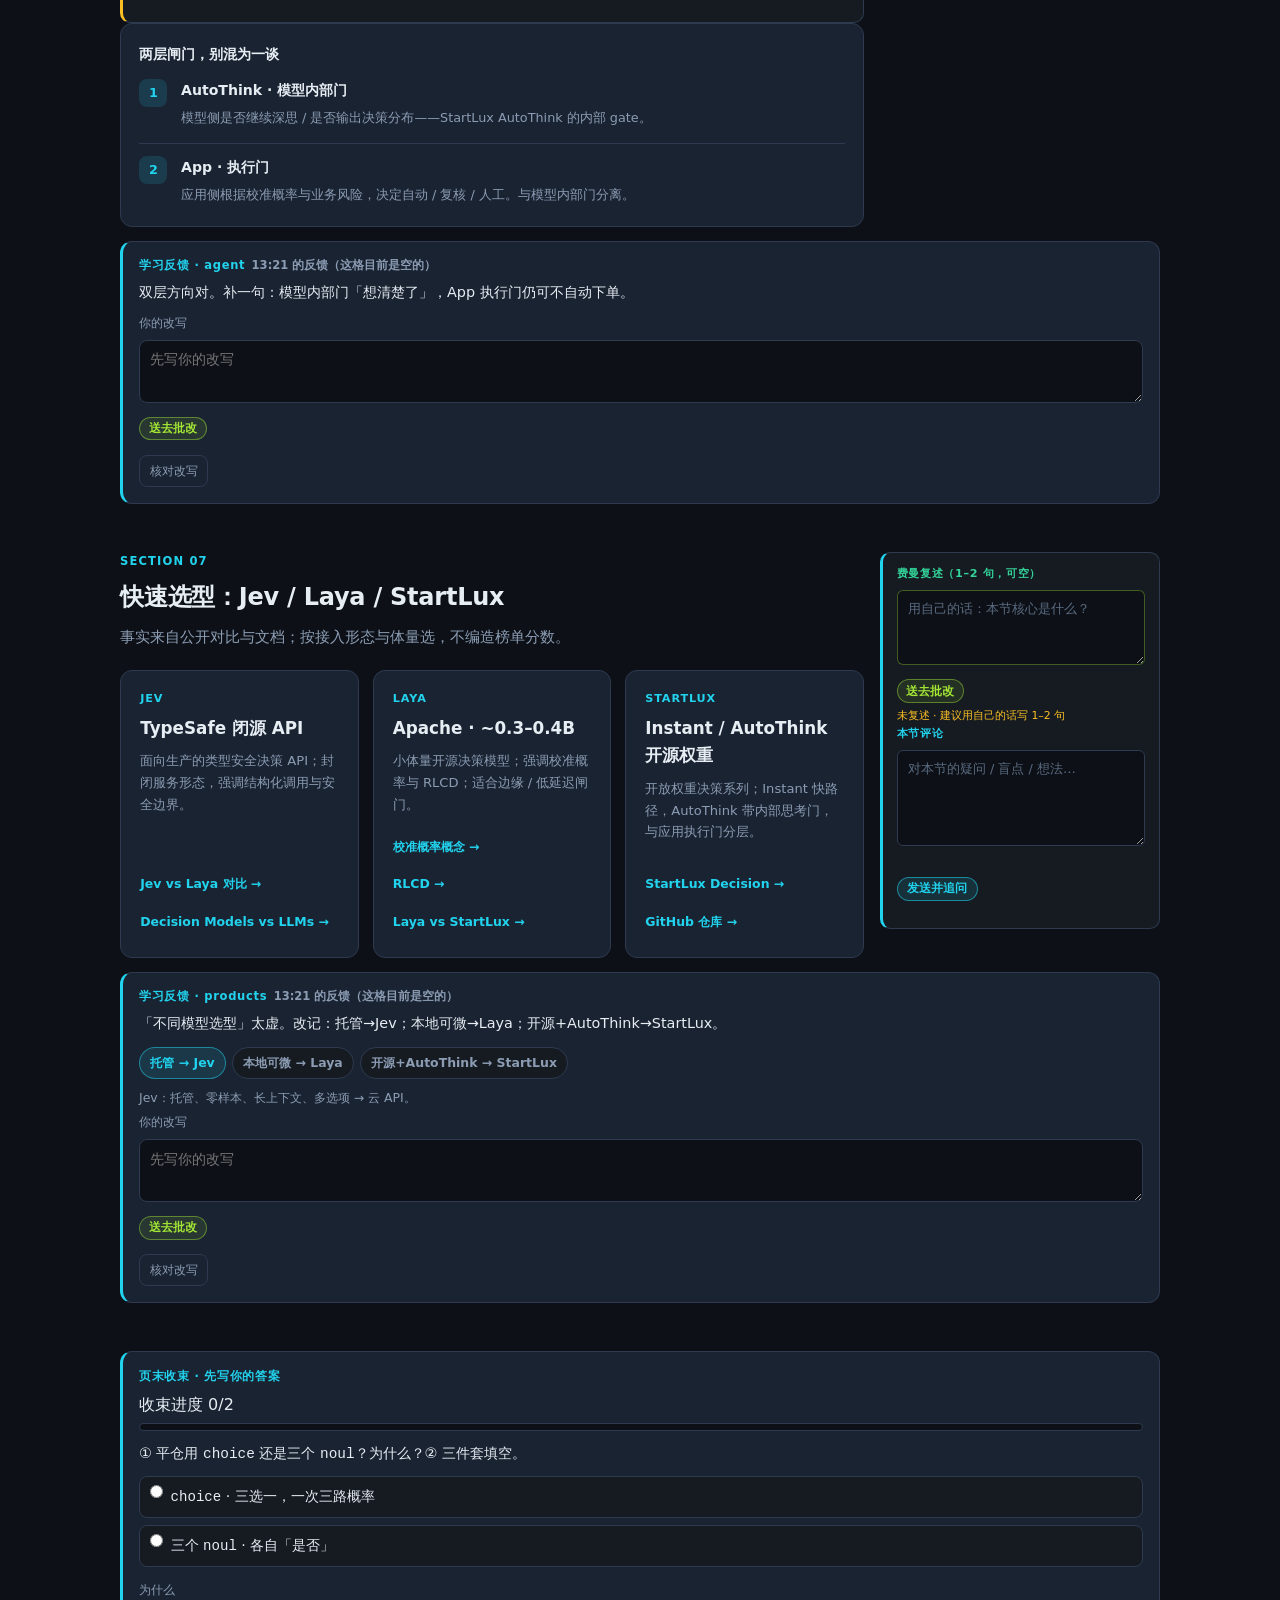
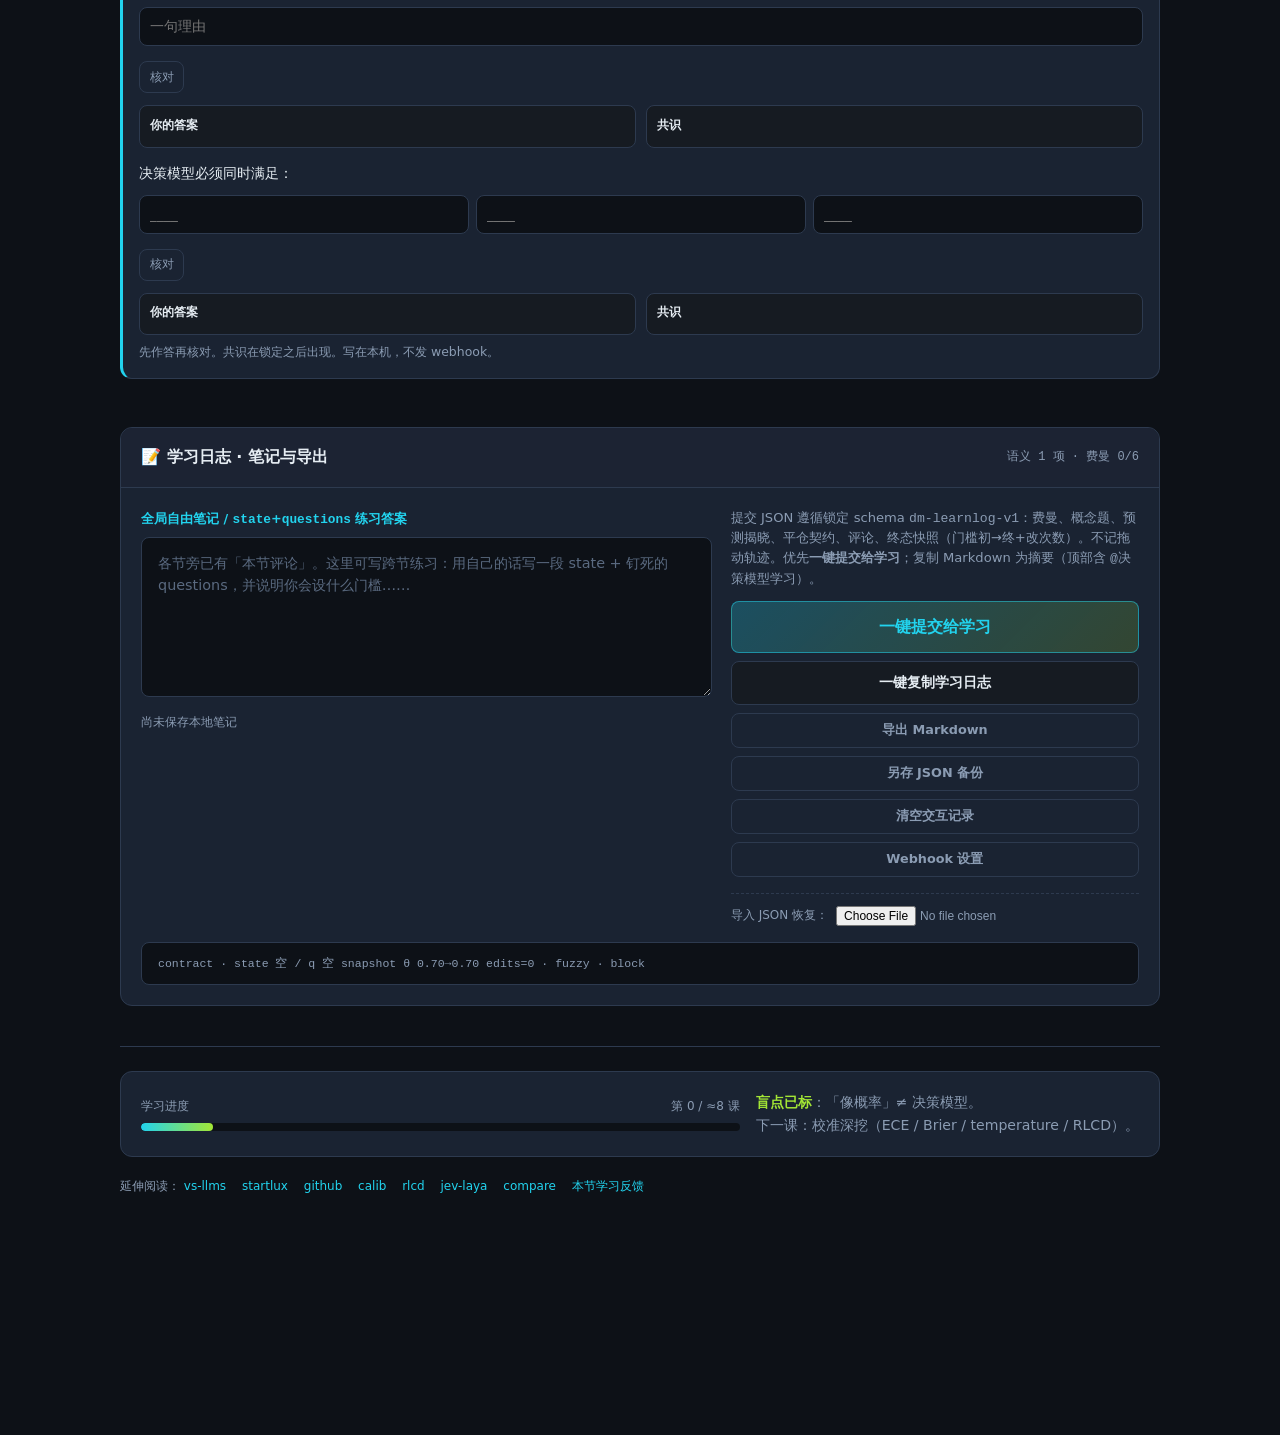
==== commit 012f9276: "Let each section comment ask the tutor one question at a time. Notes still autosave on this device. " ====
--- a/第0课-决策模型是什么.html
+++ b/第0课-决策模型是什么.html
@@ -973,7 +973,7 @@
 /* —— Per-section comments —— */
 .sec-layout {
   display: grid;
-  grid-template-columns: minmax(0, 1fr) 220px;
+  grid-template-columns: minmax(0, 1fr) minmax(232px, 280px);
   gap: 1rem;
   align-items: start;
 }
@@ -1028,6 +1028,97 @@
   min-height: 1em;
 }
 .sec-comment .sc-hint.saved { color: var(--ok); }
+.sc-ask { margin-top: 0.45rem; }
+.sc-ask-actions {
+  display: flex;
+  flex-wrap: wrap;
+  align-items: center;
+  gap: 0.35rem 0.5rem;
+}
+.sc-ask-send {
+  font-family: var(--font);
+  font-size: 0.72rem;
+  font-weight: 700;
+  padding: 0.22rem 0.6rem;
+  border-radius: 999px;
+  border: 1px solid rgba(34,211,238,0.55);
+  background: rgba(34,211,238,0.12);
+  color: var(--cyan);
+  cursor: pointer;
+}
+.sc-ask-send:hover { border-color: var(--cyan); }
+.sc-ask-send:disabled { opacity: 0.45; cursor: not-allowed; }
+.sc-ask-sent {
+  font-size: 0.68rem;
+  font-weight: 700;
+  color: var(--cyan);
+}
+.sc-ask-sent[hidden] { display: none !important; }
+.sc-ask-status {
+  margin-top: 0.28rem;
+  font-size: 0.68rem;
+  line-height: 1.4;
+  color: var(--muted);
+  min-height: 1em;
+}
+.sc-ask-status.bad { color: var(--danger); }
+.sc-ask-retry {
+  margin-top: 0.28rem;
+  font-family: var(--font);
+  font-size: 0.68rem;
+  font-weight: 700;
+  padding: 0.12rem 0.45rem;
+  border-radius: 999px;
+  border: 1px solid rgba(248,113,113,0.55);
+  background: transparent;
+  color: var(--danger);
+  cursor: pointer;
+}
+.sc-ask-retry[hidden] { display: none !important; }
+.sc-tutor-log {
+  margin-top: 0.45rem;
+  max-height: 240px;
+  overflow: auto;
+  display: flex;
+  flex-direction: column;
+  gap: 0.35rem;
+  padding-right: 0.1rem;
+}
+.sc-tutor-log[hidden] { display: none !important; }
+.sc-bubble {
+  border-radius: 8px;
+  padding: 0.38rem 0.48rem;
+  font-size: 0.75rem;
+  line-height: 1.45;
+  background: var(--bg);
+  border: 1px solid var(--border);
+}
+.sc-bubble.user { background: rgba(34,211,238,0.08); }
+.sc-bubble.assistant { border-color: rgba(34,211,238,0.35); }
+.sc-bubble.pending { border-color: rgba(163,230,53,0.5); }
+.sc-bubble.error {
+  color: var(--danger);
+  border-color: rgba(248,113,113,0.45);
+  background: rgba(248,113,113,0.08);
+}
+.sc-who {
+  display: block;
+  font-size: 0.66rem;
+  font-weight: 700;
+  color: var(--cyan);
+  margin-bottom: 0.12rem;
+}
+.sc-bubble.user .sc-who { color: var(--muted); }
+.sc-bubble-body { white-space: pre-wrap; word-break: break-word; }
+.sc-follow-row {
+  display: flex;
+  flex-direction: column;
+  gap: 0.3rem;
+  margin-top: 0.45rem;
+}
+.sc-follow-row[hidden] { display: none !important; }
+.sec-comment textarea.sc-follow { min-height: 64px; }
+.sc-tutor-log .fy-viz-cue { margin-top: 0.15rem; }
 
 
 /* —— Learn instrumentation (dm-learnlog-v1) —— */
@@ -2672,7 +2763,7 @@
         var val = sectionNotes[meta.id] || "";
         ta.value = val;
         if (hint) {
-          hint.textContent = val ? "已从本机恢复" : "";
+          hint.textContent = val ? "已保存本机" : "";
           hint.className = "sc-hint" + (val ? " saved" : "");
         }
         ta.addEventListener("input", function () {
@@ -2682,7 +2773,7 @@
           sectionTimers[sid] = setTimeout(function () {
             sectionNotes[sid] = ta.value;
             persistSectionNotes();
-            if (hint) { hint.textContent = "已保存"; hint.className = "sc-hint saved"; }
+            if (hint) { hint.textContent = "已保存本机"; hint.className = "sc-hint saved"; }
           }, 400);
         });
       }
@@ -3518,7 +3609,7 @@
               if (ta) ta.value = sectionNotes[meta.id] || "";
               if (hint) {
                 var v = sectionNotes[meta.id] || "";
-                hint.textContent = v ? "已从导入恢复" : "";
+                hint.textContent = v ? "已保存本机" : "";
                 hint.className = "sc-hint" + (v ? " saved" : "");
               }
               if (fy) { fy.value = feynmanMap[meta.id] || ""; updateFyStatus(meta.id, fy.value); }
@@ -3532,7 +3623,7 @@
               if (ta) ta.value = sectionNotes[meta.id] || "";
               if (hint) {
                 var v = sectionNotes[meta.id] || "";
-                hint.textContent = v ? "已从导入恢复" : "";
+                hint.textContent = v ? "已保存本机" : "";
                 hint.className = "sc-hint" + (v ? " saved" : "");
               }
             });
@@ -4296,7 +4387,7 @@
     if (chars.length > 40) text = chars.slice(0, 40).join("");
     return text;
   }
-  function applyFlowViz(viz) {
+  function applyFlowViz(viz, opts) {
     var root = document.getElementById("tutorViz");
     if (!root) return null;
     if (viz.compare != null && viz.compare !== "" && viz.compare !== "gen-vs-decision") return null;
@@ -4325,10 +4416,12 @@
       capEl.hidden = false;
     }
     if (!focusedEl || !VIZ_FOCUS_LABEL[focus]) return null;
-    try { root.scrollIntoView({ behavior: "smooth", block: "center" }); } catch (eScroll) {}
+    if (!(opts && opts.scroll === false)) {
+      try { root.scrollIntoView({ behavior: "smooth", block: "center" }); } catch (eScroll) {}
+    }
     return { focus: focus, label: VIZ_FOCUS_LABEL[focus], caption: caption, chart: "双轨图", target: "tutorViz" };
   }
-  function applyCalibViz(viz) {
+  function applyCalibViz(viz, opts) {
     var root = document.getElementById("tutorCalibViz");
     if (!root) return null;
     if (viz.compare != null && viz.compare !== "" && viz.compare !== "temp-vs-calib") return null;
@@ -4355,10 +4448,12 @@
       capEl.textContent = caption;
       capEl.hidden = false;
     }
-    try { focusedEl.scrollIntoView({ behavior: "smooth", block: "center" }); } catch (eScroll) {}
+    if (!(opts && opts.scroll === false)) {
+      try { focusedEl.scrollIntoView({ behavior: "smooth", block: "center" }); } catch (eScroll) {}
+    }
     return { focus: focus, label: CALIB_FOCUS_LABEL[focus], caption: caption, chart: "校准图", target: "tutorCalibViz" };
   }
-  function applyTutorViz(viz) {
+  function applyTutorViz(viz, opts) {
     try {
       if (viz == null || viz === false) {
         vizNeutral(document.getElementById("tutorViz"));
@@ -4366,8 +4461,8 @@
         return null;
       }
       if (typeof viz !== "object" || Array.isArray(viz)) return null;
-      if (viz.type === "flow") return applyFlowViz(viz);
-      if (viz.type === "calib-curve") return applyCalibViz(viz);
+      if (viz.type === "flow") return applyFlowViz(viz, opts);
+      if (viz.type === "calib-curve") return applyCalibViz(viz, opts);
       return null;
     } catch (eViz) { return null; }
   }
@@ -4392,7 +4487,7 @@
   }
 
   function clearVizCues() {
-    var inline = document.querySelectorAll(".fy-tutor-inline .fy-viz-cue");
+    var inline = document.querySelectorAll(".fy-tutor-inline .fy-viz-cue, .sc-tutor-log .fy-viz-cue");
     for (var i = 0; i < inline.length; i++) inline[i].remove();
     var drawerCue = document.getElementById("tutorVizCue");
     if (!drawerCue) return;
@@ -4424,7 +4519,8 @@
   function showVizCue(panel, info) {
     clearVizCues();
     if (!info || !info.focus || !info.label) return;
-    if (panel && panel.classList && panel.classList.contains("fy-tutor-inline")) {
+    var cueHost = panel && panel.classList && (panel.classList.contains("fy-tutor-inline") || panel.classList.contains("sc-tutor-log"));
+    if (cueHost) {
       var btn = document.createElement("button");
       btn.type = "button";
       btn.className = "fy-viz-cue";
@@ -5160,6 +5256,491 @@
     btn.insertAdjacentElement("afterend", panel);
   });
 
+  var ASK_KEY = "dm_lesson0_section_tutor";
+  var ASK_RULE = "追问规则：只针对这一节和我上面的原话。每次只问一个关键问题，先帮我澄清理解缺口，不要先给标准答案。等我回答后再问下一问。我卡住时只给一个具体提示，不要把整段答案倒出来。";
+  var askSessions = {};
+
+  function clipChars(s, n) {
+    var chars = Array.from(String(s || ""));
+    if (chars.length <= n) return chars.join("");
+    return chars.slice(0, n).join("") + "…";
+  }
+  function sectionTitle(sid) {
+    var ta = document.getElementById("secNote-" + sid);
+    var aside = ta && ta.closest ? ta.closest("aside") : null;
+    var label = aside ? (aside.getAttribute("aria-label") || "") : "";
+    var prefix = "本节学习记录：";
+    if (label.indexOf(prefix) === 0) return label.slice(prefix.length);
+    return sid;
+  }
+  function sectionLead(sid) {
+    var sec = document.getElementById(sid);
+    if (!sec) return "";
+    var lead = sec.querySelector(".lead");
+    if (!lead) return "";
+    return clipChars(String(lead.textContent || "").replace(/\s+/g, " ").trim(), 180);
+  }
+  function composeSectionMessage(sid, raw, kind) {
+    var note = String(raw || "").trim();
+    function pack(body) {
+      var lines = ["本节：" + sectionTitle(sid) + "（" + sid + "）"];
+      var lead = sectionLead(sid);
+      if (lead) lines.push("本节要点：" + lead);
+      lines.push(kind === "follow" ? "我的回答：" : "本节评论：");
+      lines.push(body);
+      lines.push(ASK_RULE);
+      return lines.join("\n");
+    }
+    var text = pack(note);
+    if (Array.from(text).length > 4000) {
+      var room = 4000 - Array.from(pack("")).length;
+      if (room < 1) room = 1;
+      text = pack(Array.from(note).slice(0, room).join(""));
+      if (Array.from(text).length > 4000) text = Array.from(text).slice(0, 4000).join("");
+    }
+    return text;
+  }
+  function readAskStore() {
+    try {
+      var v = JSON.parse(localStorage.getItem(ASK_KEY) || "{}");
+      if (!v || typeof v !== "object" || Array.isArray(v)) return {};
+      return v;
+    } catch (e) { return {}; }
+  }
+  function committedMsgs(session) {
+    return session.msgs.filter(function (m) {
+      return !m.pending && (m.role === "user" || m.role === "assistant");
+    });
+  }
+  function historyForAsk(session) {
+    return committedMsgs(session).slice(-MAX_HISTORY).map(function (m) {
+      return { role: m.role, content: String(m.sent || m.content || "").slice(0, 2000) };
+    });
+  }
+  function trimAskMsgs(session) {
+    var keep = session.msgs.filter(function (m) {
+      return m.pending || m.role === "user" || m.role === "assistant";
+    });
+    if (keep.length > 24) keep = keep.slice(keep.length - 24);
+    session.msgs = keep;
+  }
+  function persistAsks() {
+    var out = {};
+    Object.keys(askSessions).forEach(function (id) {
+      var s = askSessions[id];
+      out[id] = {
+        msgs: committedMsgs(s).slice(-24).map(function (m) {
+          return { role: m.role, content: String(m.content || ""), sent: m.sent || "", kind: m.kind || "" };
+        }),
+        follow: s.followEl ? String(s.followEl.value || "") : ""
+      };
+    });
+    try { localStorage.setItem(ASK_KEY, JSON.stringify(out)); } catch (e) {}
+  }
+  function dropPendingAsk(session) {
+    session.msgs = session.msgs.filter(function (m) { return !m.pending; });
+  }
+  function askBubble(m, pending) {
+    var el = document.createElement("div");
+    var role = m.role === "user" ? "user" : (m.role === "error" ? "error" : "assistant");
+    el.className = "sc-bubble " + role + (pending ? " pending" : "");
+    var who = document.createElement("span");
+    who.className = "sc-who";
+    if (role === "user") who.textContent = m.kind === "follow" ? "我的回答" : "本节评论";
+    else if (role === "error") who.textContent = "发送失败";
+    else who.textContent = "学伴追问";
+    var body = document.createElement("div");
+    body.className = "sc-bubble-body";
+    body.textContent = m.content || "";
+    el.appendChild(who);
+    el.appendChild(body);
+    return el;
+  }
+  function paintAskButtons(session) {
+    var stopNote = session.busy && session.active === "note";
+    var stopFollow = session.busy && session.active === "follow";
+    session.noteBtn.textContent = stopNote ? "停止" : "发送并追问";
+    session.followBtn.textContent = stopFollow ? "停止" : "发送并追问";
+    session.noteBtn.disabled = !!(session.busy && !stopNote);
+    session.followBtn.disabled = !!(session.busy && !stopFollow);
+    if (session.followEl) session.followEl.disabled = !!session.busy;
+  }
+  function setAskStatus(session, text, bad) {
+    session.status.textContent = text || "";
+    session.status.className = "sc-ask-status" + (bad ? " bad" : "");
+  }
+  function renderSection(session) {
+    var log = session.log;
+    log.textContent = "";
+    session.msgs.forEach(function (m) { log.appendChild(askBubble(m, !!m.pending)); });
+    if (session.busy) {
+      log.appendChild(askBubble({ role: "assistant", content: session.acc || "正在追问…" }, true));
+    }
+    if (session.err) log.appendChild(askBubble({ role: "error", content: session.err }, false));
+    if (session.cueInfo) {
+      var cue = document.createElement("button");
+      cue.type = "button";
+      cue.className = "fy-viz-cue";
+      cue.addEventListener("click", scrollTutorViz);
+      writeVizCue(cue, session.cueInfo);
+      log.appendChild(cue);
+    }
+    var hasTalk = session.msgs.length || session.busy || session.err;
+    log.hidden = !hasTalk;
+    var asked = committedMsgs(session).some(function (m) { return m.role === "assistant"; });
+    session.followRow.hidden = !asked;
+    var sent = committedMsgs(session).some(function (m) { return m.role === "user"; });
+    session.sentMark.hidden = !sent;
+    if (sent) session.sentMark.textContent = "已发送给学伴";
+    try { log.scrollTop = log.scrollHeight; } catch (e) {}
+  }
+  function failSection(session, gen, msg) {
+    if (session.gen !== gen) return;
+    session.busy = false;
+    session.abort = null;
+    session.acc = "";
+    dropPendingAsk(session);
+    session.err = msg || "学伴连不上。";
+    session.retry.hidden = false;
+    setAskStatus(session, session.err, true);
+    paintAskButtons(session);
+    renderSection(session);
+  }
+  function finishSection(session, gen, payload) {
+    if (session.gen !== gen) return;
+    session.busy = false;
+    session.abort = null;
+    var shown = session.acc || (payload && payload.summary ? String(payload.summary) : "");
+    if (!shown) shown = "（学伴没有返回文字）";
+    session.msgs.forEach(function (m) { if (m.pending) delete m.pending; });
+    session.msgs.push({ role: "assistant", content: shown });
+    trimAskMsgs(session);
+    session.acc = "";
+    session.err = "";
+    session.retry.hidden = true;
+    if (session.lastKind === "follow" && session.followEl) session.followEl.value = "";
+    setAskStatus(session, "", false);
+    var info = null;
+    try {
+      if (payload && payload.viz != null) info = applyTutorViz(payload.viz, { scroll: false });
+    } catch (eViz) { info = null; }
+    if (info) {
+      Object.keys(askSessions).forEach(function (id) {
+        if (askSessions[id] !== session) askSessions[id].cueInfo = null;
+      });
+      session.cueInfo = info;
+      clearVizCues();
+      var drawerCue = document.getElementById("tutorVizCue");
+      if (drawerCue) writeVizCue(drawerCue, info);
+    }
+    paintAskButtons(session);
+    renderSection(session);
+    persistAsks();
+  }
+  function abortSection(session) {
+    if (!session.busy) return;
+    var partial = session.acc;
+    session.gen += 1;
+    if (session.abort) {
+      try { session.abort.abort(); } catch (e) {}
+    }
+    session.abort = null;
+    session.busy = false;
+    session.acc = "";
+    session.err = "";
+    session.retry.hidden = true;
+    if (partial) {
+      session.msgs.forEach(function (m) { if (m.pending) delete m.pending; });
+      session.msgs.push({ role: "assistant", content: partial + "\n（已停止）" });
+      trimAskMsgs(session);
+      if (session.lastKind === "follow" && session.followEl) session.followEl.value = "";
+    } else {
+      dropPendingAsk(session);
+    }
+    setAskStatus(session, "已停止", false);
+    paintAskButtons(session);
+    renderSection(session);
+    persistAsks();
+  }
+  function readSectionSse(res, session, gen) {
+    var sse = { buf: "", event: "", data: [] };
+    function onEvent(eventName, payload) {
+      if (session.gen !== gen) return;
+      if (eventName === "token") {
+        session.acc += payload && payload.t != null ? String(payload.t) : "";
+        renderSection(session);
+        return;
+      }
+      if (eventName === "done") { finishSection(session, gen, payload); return; }
+      if (eventName === "error") {
+        var msg = (payload && payload.msg) ? String(payload.msg) : "学伴出错";
+        failSection(session, gen, msg);
+      }
+    }
+    function dispatch() {
+      if (!sse.event && !sse.data.length) return;
+      var raw = sse.data.join("\n");
+      var eventName = sse.event || "message";
+      sse.event = "";
+      sse.data = [];
+      var payload = {};
+      if (raw) {
+        try { payload = JSON.parse(raw); }
+        catch (e1) { payload = { msg: raw }; }
+      }
+      onEvent(eventName, payload);
+    }
+    function takeLine(line) {
+      if (line === "") { dispatch(); return; }
+      if (line.charAt(0) === ":") return;
+      if (line.indexOf("event:") === 0) { sse.event = line.slice(6).trim(); return; }
+      if (line.indexOf("data:") === 0) {
+        var v = line.slice(5);
+        if (v.charAt(0) === " ") v = v.slice(1);
+        sse.data.push(v);
+      }
+    }
+    function consume(text) {
+      sse.buf += text;
+      var parts = sse.buf.split(/\r?\n/);
+      sse.buf = parts.pop();
+      parts.forEach(takeLine);
+    }
+    function settle() {
+      if (session.gen !== gen) return;
+      if (sse.buf) takeLine(sse.buf);
+      sse.buf = "";
+      dispatch();
+      if (session.gen !== gen || !session.busy) return;
+      if (session.acc) finishSection(session, gen, null);
+      else failSection(session, gen, "学伴流提前结束。");
+    }
+    if (!res.body || !res.body.getReader) {
+      return res.text().then(function (text) {
+        consume(text);
+        settle();
+      });
+    }
+    var reader = res.body.getReader();
+    var decoder = new TextDecoder();
+    function pump() {
+      return reader.read().then(function (result) {
+        if (session.gen !== gen) {
+          try { reader.cancel(); } catch (e2) {}
+          return;
+        }
+        if (result.done) { settle(); return; }
+        consume(decoder.decode(result.value, { stream: true }));
+        return pump();
+      });
+    }
+    return pump();
+  }
+  function sendSection(session, raw, kind) {
+    if (session.busy) return;
+    var text = String(raw || "").trim();
+    if (!text) {
+      setAskStatus(session, kind === "follow" ? "先回答这一问，再发送并追问。" : "先写一句评论，再发送并追问。", true);
+      return;
+    }
+    if (Array.from(text).length > 4000) text = Array.from(text).slice(0, 4000).join("");
+    session.err = "";
+    session.retry.hidden = true;
+    session.lastKind = kind;
+    session.lastRaw = text;
+    var gen = ++session.gen;
+    session.busy = true;
+    session.active = kind;
+    session.acc = "";
+    session.msgs.push({
+      role: "user",
+      content: text,
+      sent: composeSectionMessage(session.id, text, kind),
+      kind: kind,
+      pending: true
+    });
+    paintAskButtons(session);
+    setAskStatus(session, "正在追问…", false);
+    renderSection(session);
+    var body = {
+      mode: "socratic",
+      lessonId: LESSON_ID,
+      message: session.msgs[session.msgs.length - 1].sent,
+      answers: collectAnswers(),
+      history: historyForAsk(session),
+      consensusVersion: consensusVersion(),
+      locale: "zh-Hans"
+    };
+    session.abort = (typeof AbortController !== "undefined") ? new AbortController() : null;
+    var opts = {
+      method: "POST",
+      headers: { "Content-Type": "application/json" },
+      cache: "no-store",
+      body: JSON.stringify(body)
+    };
+    if (session.abort) opts.signal = session.abort.signal;
+    fetch(TUTOR_URL, opts).then(function (res) {
+      if (session.gen !== gen) return;
+      if (!res.ok) {
+        return res.text().then(function (t) {
+          failSection(session, gen, formatHttpError(res, t));
+        }, function () {
+          failSection(session, gen, formatHttpError(res, ""));
+        });
+      }
+      var ctype = (res.headers && res.headers.get && res.headers.get("content-type")) || "";
+      if (ctype.indexOf("application/json") >= 0 && ctype.indexOf("event-stream") < 0) {
+        return res.json().then(function (j) {
+          if (j && (j.msg || j.code)) failSection(session, gen, (j.msg || j.message || "学伴出错"));
+          else failSection(session, gen, "学伴返回了非流式响应。");
+        });
+      }
+      return readSectionSse(res, session, gen);
+    }).catch(function (err) {
+      if (session.gen !== gen) return;
+      if (err && err.name === "AbortError") return;
+      failSection(session, gen, formatTransportError(err));
+    });
+  }
+  function lastNoteText(session) {
+    var text = "";
+    session.msgs.forEach(function (m) {
+      if (!m.pending && m.role === "user" && m.kind !== "follow") text = m.content;
+    });
+    return text;
+  }
+  function mountSectionAsk(ta) {
+    if (!ta || ta.getAttribute("data-ask-hook")) return;
+    var sid = ta.getAttribute("data-section") || "";
+    if (!sid && ta.id.indexOf("secNote-") === 0) sid = ta.id.slice("secNote-".length);
+    if (!sid) return;
+    ta.setAttribute("data-ask-hook", "1");
+    var saved = readAskStore()[sid] || {};
+    var session = {
+      id: sid,
+      noteEl: ta,
+      msgs: [],
+      busy: false,
+      gen: 0,
+      acc: "",
+      err: "",
+      active: "",
+      lastKind: "note",
+      lastRaw: "",
+      cueInfo: null,
+      abort: null
+    };
+    if (Array.isArray(saved.msgs)) {
+      saved.msgs.forEach(function (m) {
+        if (!m || (m.role !== "user" && m.role !== "assistant")) return;
+        if (typeof m.content !== "string") return;
+        session.msgs.push({
+          role: m.role,
+          content: m.content,
+          sent: typeof m.sent === "string" ? m.sent : "",
+          kind: m.kind === "follow" ? "follow" : "note"
+        });
+      });
+    }
+    var hint = document.getElementById("secHint-" + sid);
+    var box = document.createElement("div");
+    box.className = "sc-ask";
+    box.setAttribute("data-ask", sid);
+    var actions = document.createElement("div");
+    actions.className = "sc-ask-actions";
+    var noteBtn = document.createElement("button");
+    noteBtn.type = "button";
+    noteBtn.className = "sc-ask-send";
+    noteBtn.textContent = "发送并追问";
+    noteBtn.title = "把本节评论发给学伴追问。只在点击时发送，不会自动提交学习日志。";
+    var sentMark = document.createElement("span");
+    sentMark.className = "sc-ask-sent";
+    sentMark.hidden = true;
+    actions.appendChild(noteBtn);
+    actions.appendChild(sentMark);
+    var status = document.createElement("div");
+    status.className = "sc-ask-status";
+    var retry = document.createElement("button");
+    retry.type = "button";
+    retry.className = "sc-ask-retry";
+    retry.textContent = "重试";
+    retry.hidden = true;
+    var log = document.createElement("div");
+    log.className = "sc-tutor-log";
+    log.hidden = true;
+    log.setAttribute("role", "log");
+    log.setAttribute("aria-live", "polite");
+    var followRow = document.createElement("div");
+    followRow.className = "sc-follow-row";
+    followRow.hidden = true;
+    var followLab = document.createElement("label");
+    followLab.className = "sc-lab";
+    followLab.textContent = "回答这一问";
+    followLab.setAttribute("for", "secAskFollow-" + sid);
+    var follow = document.createElement("textarea");
+    follow.className = "sc-follow";
+    follow.id = "secAskFollow-" + sid;
+    follow.rows = 2;
+    follow.setAttribute("maxlength", "4000");
+    follow.placeholder = "先回答上面这一问，再点发送并追问";
+    if (typeof saved.follow === "string") follow.value = saved.follow;
+    var followBtn = document.createElement("button");
+    followBtn.type = "button";
+    followBtn.className = "sc-ask-send";
+    followBtn.textContent = "发送并追问";
+    followRow.appendChild(followLab);
+    followRow.appendChild(follow);
+    followRow.appendChild(followBtn);
+    box.appendChild(actions);
+    box.appendChild(status);
+    box.appendChild(retry);
+    box.appendChild(log);
+    box.appendChild(followRow);
+    var anchor = hint || ta;
+    anchor.insertAdjacentElement("afterend", box);
+    session.noteBtn = noteBtn;
+    session.followBtn = followBtn;
+    session.followEl = follow;
+    session.followRow = followRow;
+    session.sentMark = sentMark;
+    session.status = status;
+    session.retry = retry;
+    session.log = log;
+    askSessions[sid] = session;
+    noteBtn.addEventListener("click", function () {
+      if (session.busy && session.active === "note") { abortSection(session); return; }
+      if (session.busy) return;
+      var text = String(ta.value || "").trim();
+      if (!text) {
+        setAskStatus(session, "先写一句评论，再发送并追问。", true);
+        return;
+      }
+      var asked = committedMsgs(session).some(function (m) { return m.role === "assistant"; });
+      if (asked && text === lastNoteText(session) && !String(follow.value || "").trim()) {
+        setAskStatus(session, "先回答这一问，再发送并追问。", true);
+        return;
+      }
+      sendSection(session, text, "note");
+    });
+    followBtn.addEventListener("click", function () {
+      if (session.busy && session.active === "follow") { abortSection(session); return; }
+      if (session.busy) return;
+      sendSection(session, follow.value, "follow");
+    });
+    retry.addEventListener("click", function () {
+      if (session.busy) return;
+      var again = session.lastKind === "follow" ? follow.value : ta.value;
+      sendSection(session, again, session.lastKind || "note");
+    });
+    var followTimer = null;
+    follow.addEventListener("input", function () {
+      clearTimeout(followTimer);
+      followTimer = setTimeout(persistAsks, 400);
+    });
+    renderSection(session);
+  }
+  document.querySelectorAll("textarea[id^='secNote-']").forEach(mountSectionAsk);
+
   setMode("socratic");
   renderThread();
 })();
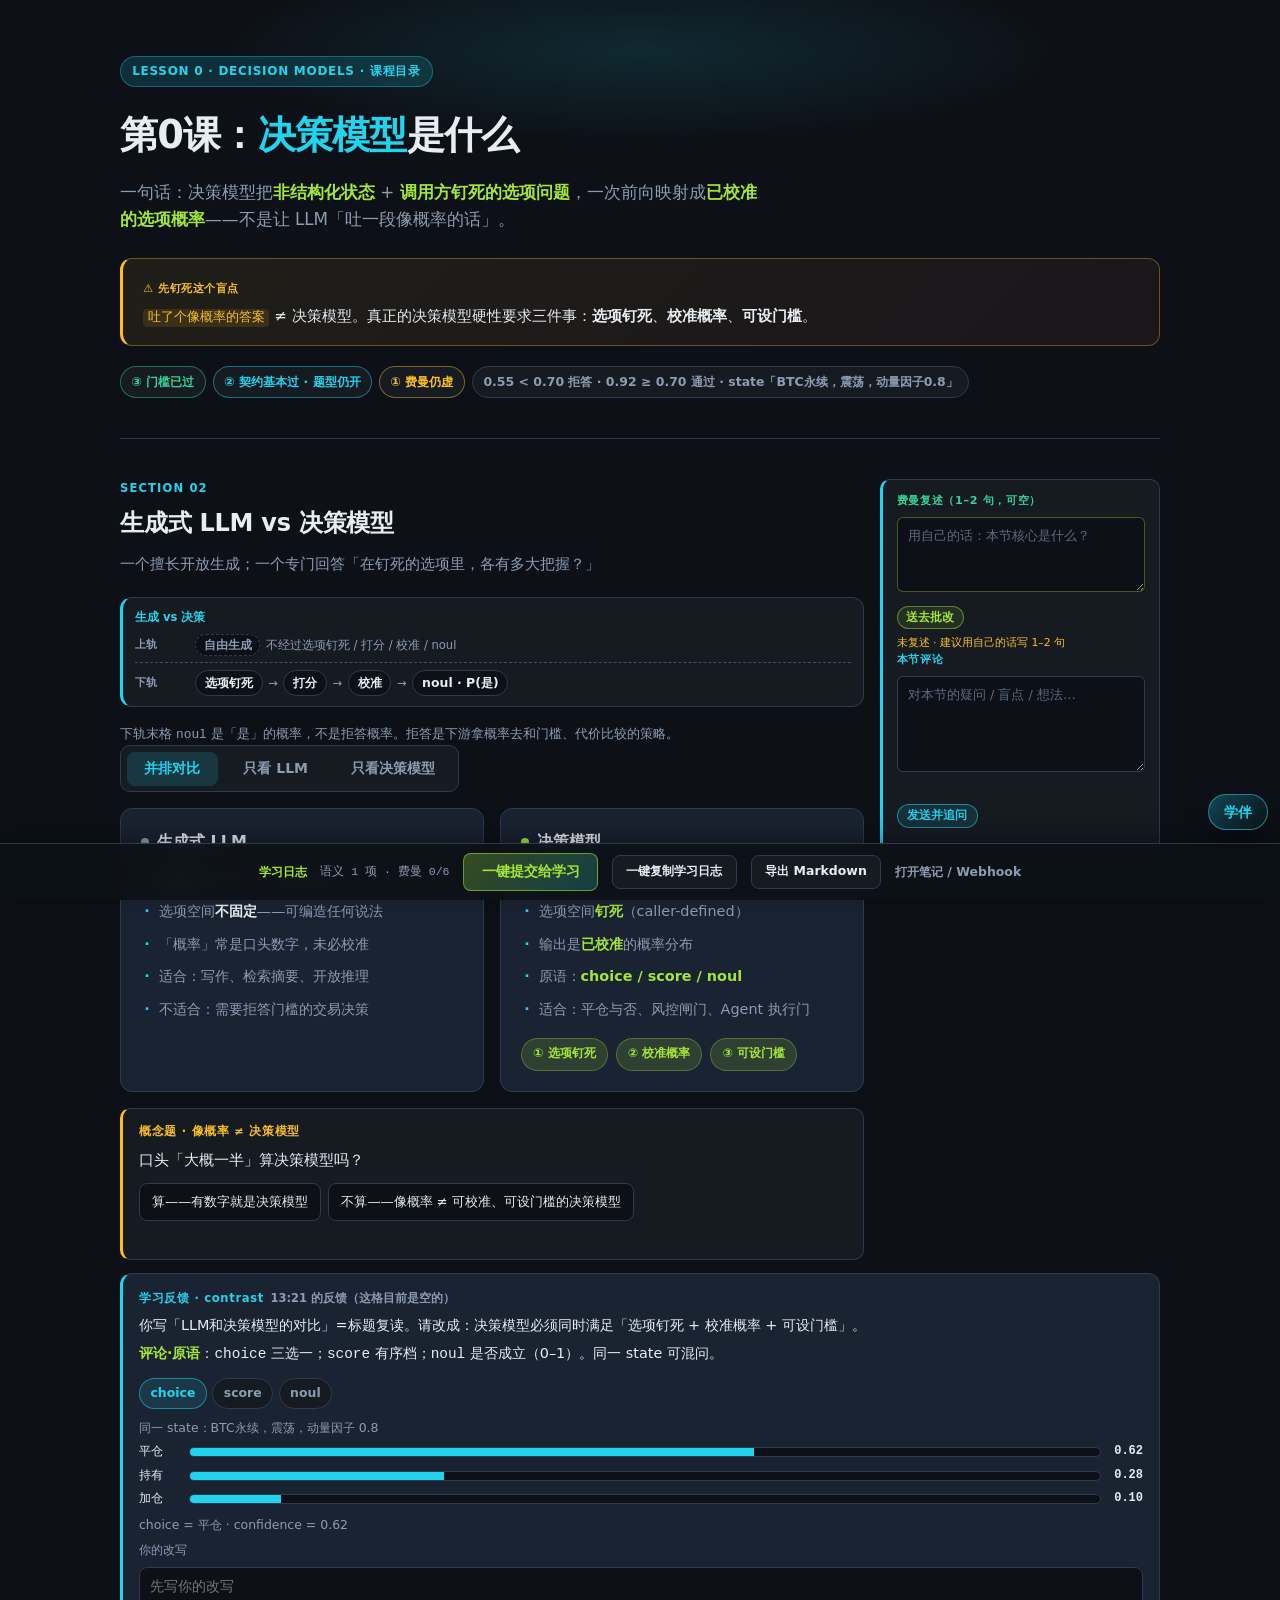
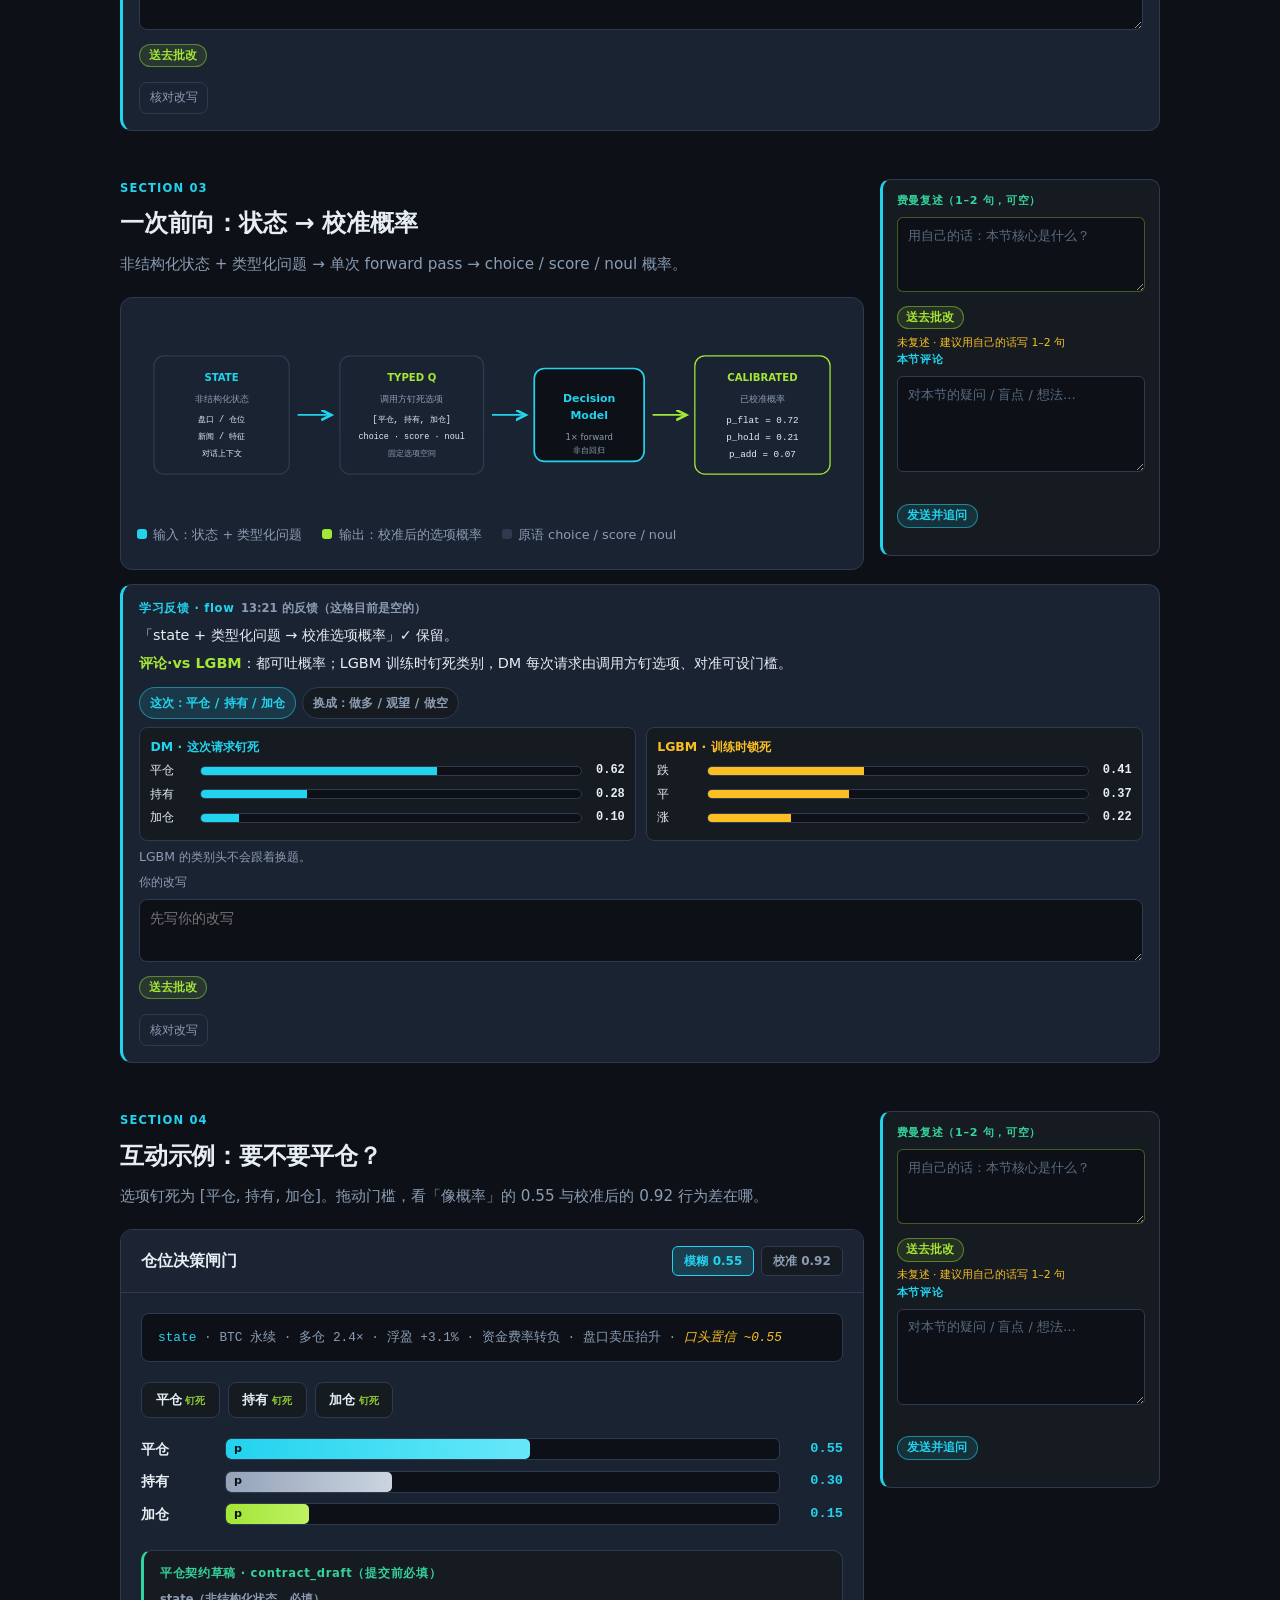
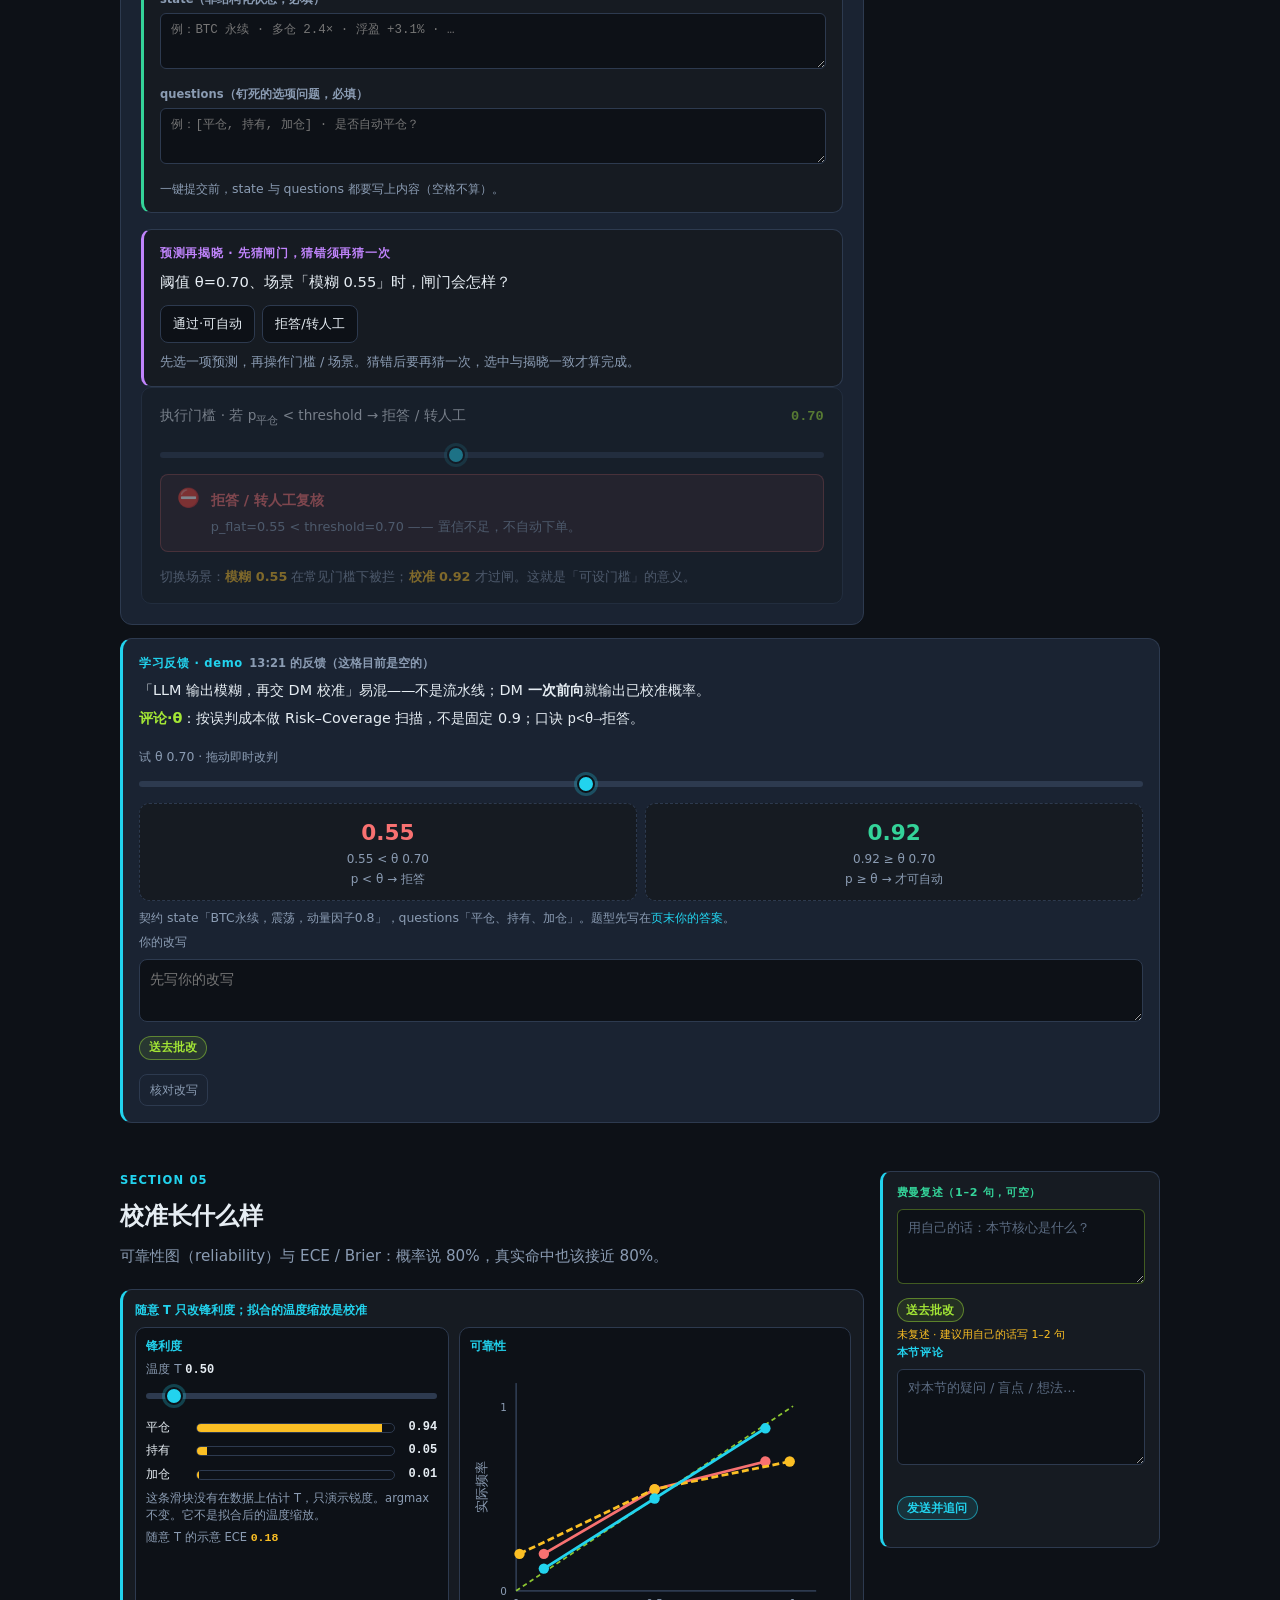
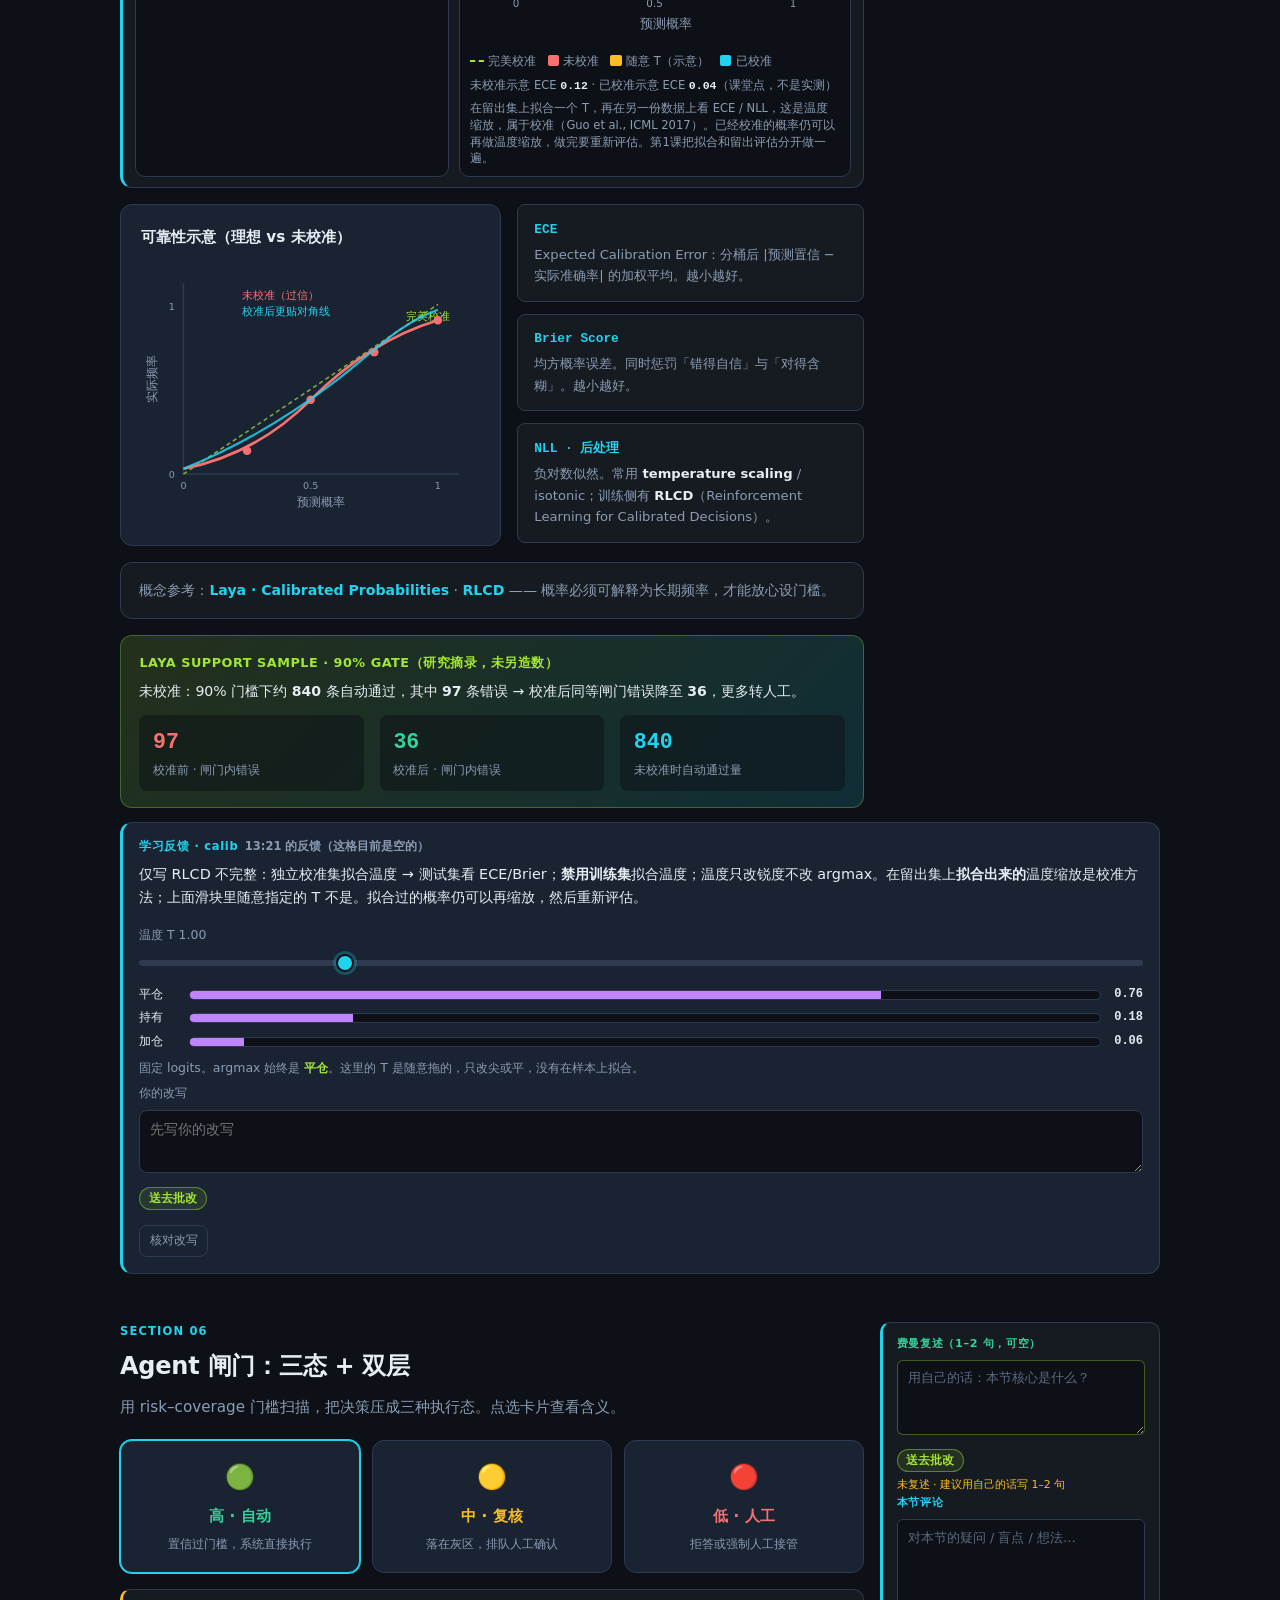
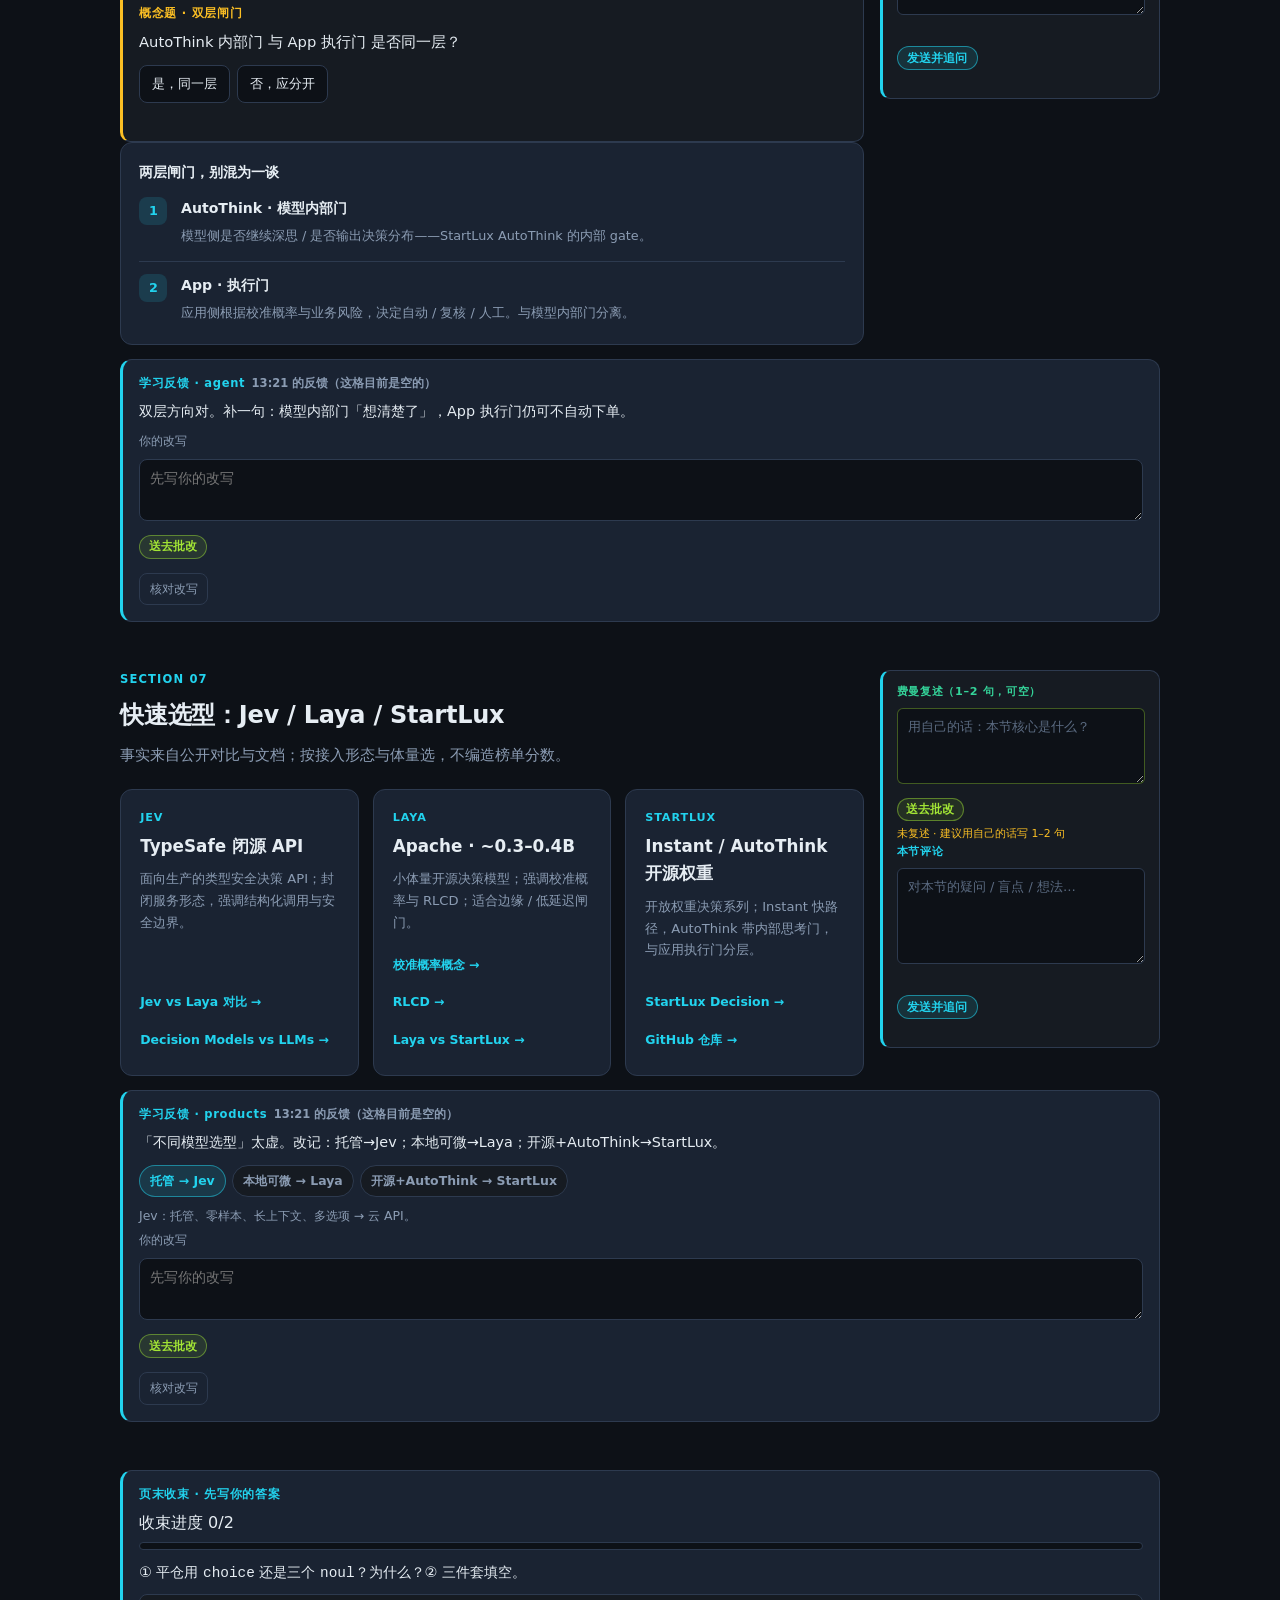
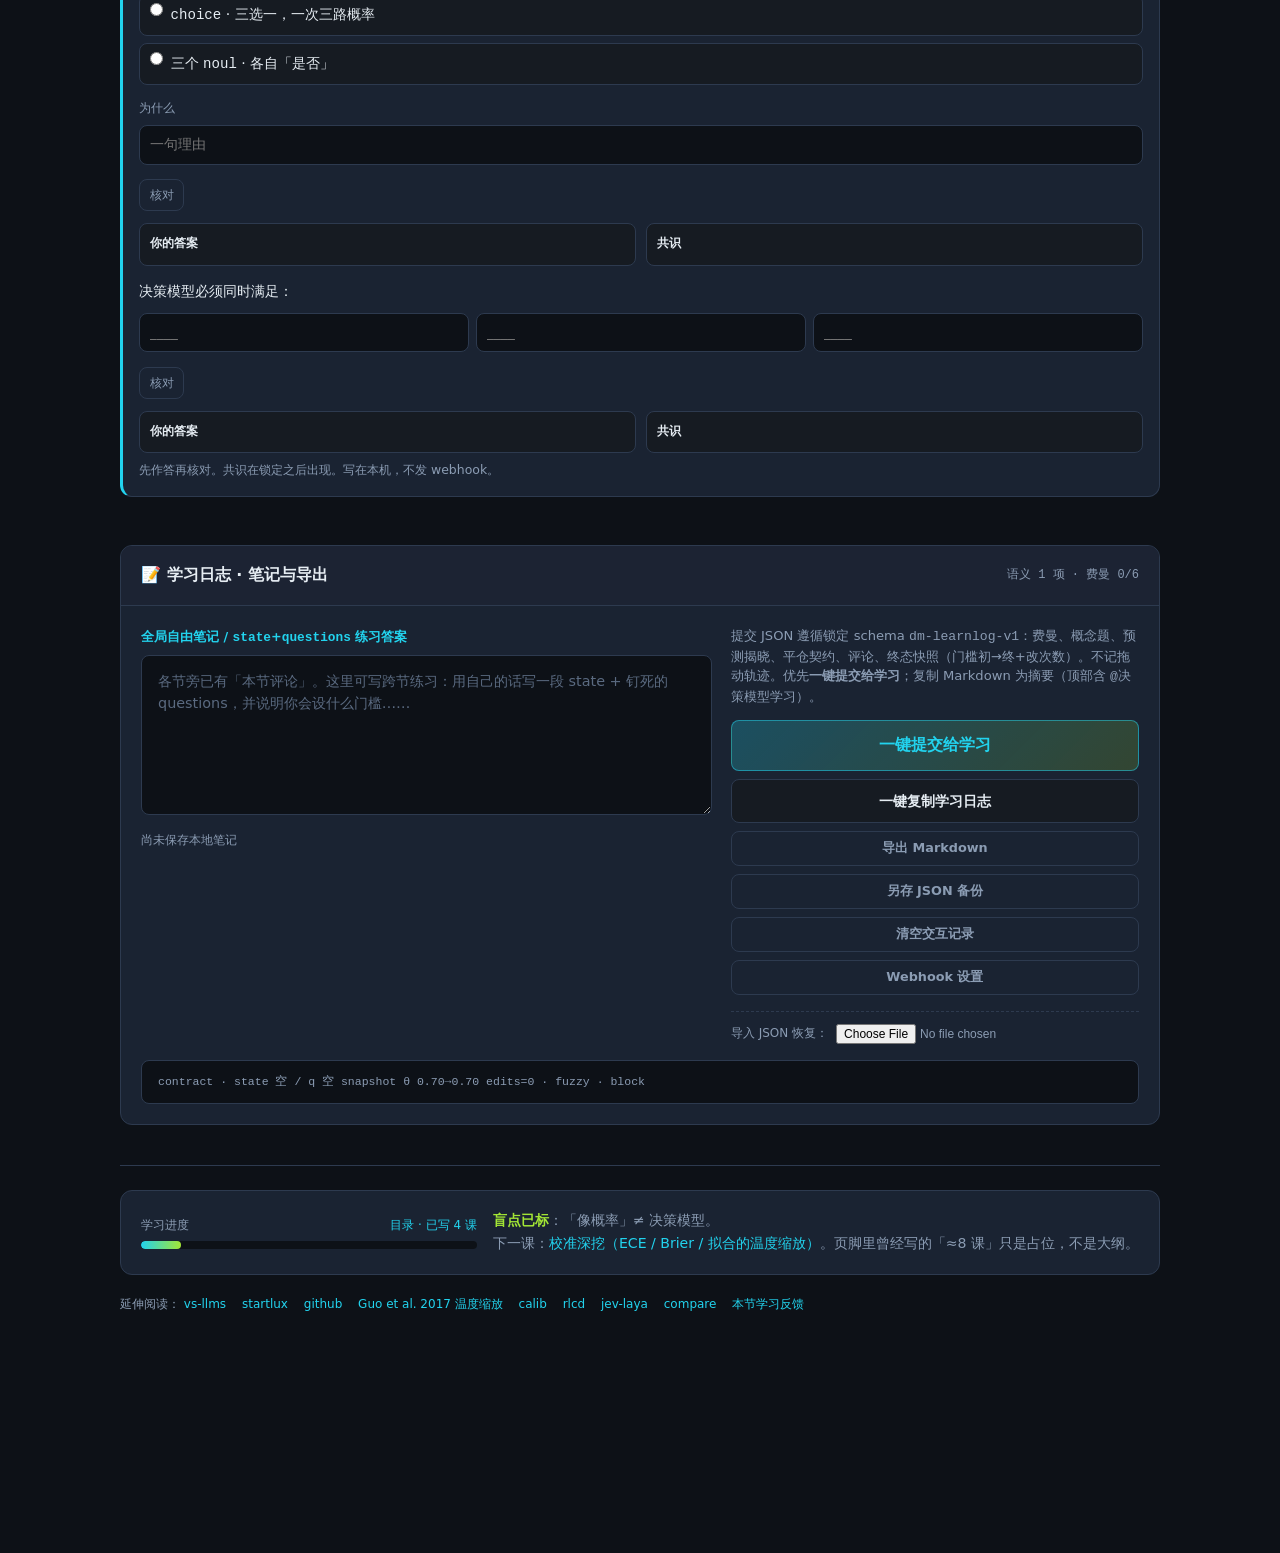
==== commit 060a35e0: "Add the calibration, primitive, and threshold lessons. Lesson 0 no longer calls noul refusal, and it" ====
--- a/第0课-决策模型是什么.html
+++ b/第0课-决策模型是什么.html
@@ -67,6 +67,7 @@
   border-radius: 999px;
   margin-bottom: 1rem;
 }
+.badge a { color: inherit; font-weight: 700; }
 .hero h1 {
   font-size: clamp(1.75rem, 5vw, 2.4rem);
   font-weight: 700;
@@ -1807,7 +1808,7 @@
 
   <!-- 1. Hero -->
   <header class="hero">
-    <div class="badge">Lesson 0 · Decision Models</div>
+    <div class="badge">Lesson 0 · Decision Models · <a href="课程目录.html">课程目录</a></div>
     <h1>第0课：<span>决策模型</span>是什么</h1>
     <p class="takeaway">
       一句话：决策模型把<strong>非结构化状态</strong> + <strong>调用方钉死的选项问题</strong>，一次前向映射成<strong>已校准的选项概率</strong>——不是让 LLM「吐一段像概率的话」。
@@ -1837,7 +1838,7 @@
       <div class="gdf-track gdf-gen">
         <span class="gdf-k">上轨</span>
         <span class="gdf-node" data-viz-node="gen">自由生成</span>
-        <span class="gdf-side">不经过选项钉死 / 打分 / 校准 / 拒答</span>
+        <span class="gdf-side">不经过选项钉死 / 打分 / 校准 / noul</span>
       </div>
       <div class="gdf-track gdf-dec">
         <span class="gdf-k">下轨</span>
@@ -1847,10 +1848,11 @@
         <span class="gdf-arr" aria-hidden="true">→</span>
         <span class="gdf-node" data-viz-node="calib">校准</span>
         <span class="gdf-arr" aria-hidden="true">→</span>
-        <span class="gdf-node" data-viz-node="noul">拒答</span>
+        <span class="gdf-node" data-viz-node="noul">noul · P(是)</span>
       </div>
       <p class="gdf-cap" hidden></p>
     </div>
+    <p class="hint-row">下轨末格 <code>noul</code> 是「是」的概率，不是拒答概率。拒答是下游拿概率去和门槛、代价比较的策略。</p>
 
     <div class="toggle-bar" role="tablist">
       <button type="button" class="active" data-view="both" aria-selected="true">并排对比</button>
@@ -2164,16 +2166,16 @@
     <h2>校准长什么样</h2>
     <p class="lead">可靠性图（reliability）与 ECE / Brier：概率说 80%，真实命中也该接近 80%。</p>
 
-    <div class="gdf calib-viz" id="tutorCalibViz" data-compare="temp-vs-calib" aria-label="校准不等于调温度">
-      <div class="gdf-h">校准 ≠ 调温度</div>
+    <div class="gdf calib-viz" id="tutorCalibViz" data-compare="temp-vs-calib" aria-label="随意温度与拟合的温度缩放">
+      <div class="gdf-h">随意 T 只改锋利度；拟合的温度缩放是校准</div>
       <div class="cv-split">
         <div class="cv-node" data-viz-node="sharpness">
           <div class="cv-k">锋利度</div>
           <label class="cv-lab" for="tutorCalibTemp">温度 T <output id="tutorCalibTempOut">0.50</output></label>
           <input class="lf-range" id="tutorCalibTemp" type="range" min="25" max="400" value="50" step="5" aria-valuemin="25" aria-valuemax="400" aria-valuenow="50" aria-label="温度">
           <div id="tutorCalibBars"></div>
-          <p class="cv-note">固定 logits。拖温度只改有多尖，argmax 不变。</p>
-          <p class="cv-metric">调温度 ECE <b id="tutorCalibEceTemp" class="ece-temp">0.18</b></p>
+          <p class="cv-note">这条滑块没有在数据上估计 T，只演示锐度。argmax 不变。它不是拟合后的温度缩放。</p>
+          <p class="cv-metric">随意 T 的示意 ECE <b id="tutorCalibEceTemp" class="ece-temp">0.18</b></p>
         </div>
         <div class="cv-node" data-viz-node="reliability">
           <div class="cv-k">可靠性</div>
@@ -2181,10 +2183,11 @@
           <ul class="cv-legend">
             <li><i class="dash"></i>完美校准</li>
             <li><i style="background:#f87171"></i>未校准</li>
-            <li><i style="background:#fbbf24"></i>调温度</li>
+            <li><i style="background:#fbbf24"></i>随意 T（示意）</li>
             <li><i style="background:#22d3ee"></i>已校准</li>
           </ul>
-          <p class="cv-metric">未校准 ECE <b id="tutorCalibEceRaw">0.12</b> · 已校准 ECE <b id="tutorCalibEceCal">0.04</b></p>
+          <p class="cv-metric">未校准示意 ECE <b id="tutorCalibEceRaw">0.12</b> · 已校准示意 ECE <b id="tutorCalibEceCal">0.04</b>（课堂点，不是实测）</p>
+          <p class="cv-note">在留出集上拟合一个 T，再在另一份数据上看 ECE / NLL，这是温度缩放，属于校准（Guo et al., ICML 2017）。已经校准的概率仍可以再做温度缩放，做完要重新评估。第1课把拟合和留出评估分开做一遍。</p>
         </div>
       </div>
       <p class="gdf-cap" hidden></p>
@@ -2274,12 +2277,12 @@
   </div>
   <div class="learn-fb" id="fb-calib" data-fb="calib">
     <div class="lf-h">学习反馈 · calib <span class="lf-match" id="lfm-calib"></span></div>
-    <p class="lf-fy">仅写 RLCD 不完整：独立校准集拟合温度 → 测试集看 ECE/Brier；<strong>禁用训练集</strong>拟合温度；温度只改锐度不改 argmax。</p>
+    <p class="lf-fy">仅写 RLCD 不完整：独立校准集拟合温度 → 测试集看 ECE/Brier；<strong>禁用训练集</strong>拟合温度；温度只改锐度不改 argmax。在留出集上<strong>拟合出来的</strong>温度缩放是校准方法；上面滑块里随意指定的 T 不是。拟合过的概率仍可以再缩放，然后重新评估。</p>
     <div class="lf-viz">
       <label class="lf-note" for="lfTemp">温度 T <output id="lfTempOut">1.00</output></label>
       <input class="lf-range" type="range" id="lfTemp" min="25" max="400" value="100" step="5">
       <div id="lfTempBars"></div>
-      <p class="lf-note">固定 logits。argmax 始终是 <strong style="color:var(--lime)" id="lfArgmax">平仓</strong>。T 只改尖或平。</p>
+      <p class="lf-note">固定 logits。argmax 始终是 <strong style="color:var(--lime)" id="lfArgmax">平仓</strong>。这里的 T 是随意拖的，只改尖或平，没有在样本上拟合。</p>
     </div>
     <div class="lf-rewrite">
       <label class="lf-note" for="rw-calib">你的改写
@@ -2545,12 +2548,12 @@
   <footer>
     <div class="progress">
       <div class="progress-bar-wrap">
-        <div class="lab"><span>学习进度</span><span>第 0 / ≈8 课</span></div>
+        <div class="lab"><span>学习进度</span><span><a href="课程目录.html">目录 · 已写 4 课</a></span></div>
         <div class="pbar"><div class="pbar-fill"></div></div>
       </div>
       <div class="next-note">
         <strong>盲点已标</strong>：「像概率」≠ 决策模型。<br>
-        下一课：校准深挖（ECE / Brier / temperature / RLCD）。
+        下一课：<a href="第1课-校准深挖.html">校准深挖（ECE / Brier / 拟合的温度缩放）</a>。页脚里曾经写的「≈8 课」只是占位，不是大纲。
       </div>
     </div>
     <div class="refs">
@@ -2558,6 +2561,7 @@
       <a href="https://decisioneval.dev/decision-models/vs-llms/" target="_blank" rel="noopener">vs-llms</a>
       <a href="https://decision.startlux.com/" target="_blank" rel="noopener">startlux</a>
       <a href="https://github.com/StartLuxLabs/Startlux-Decision" target="_blank" rel="noopener">github</a>
+      <a href="https://proceedings.mlr.press/v70/guo17a.html" target="_blank" rel="noopener">Guo et al. 2017 温度缩放</a>
       <a href="https://laya.studio/learn/calibrated-probabilities" target="_blank" rel="noopener">calib</a>
       <a href="https://laya.studio/learn/rlcd-reinforcement-learning-calibrated-decisions" target="_blank" rel="noopener">rlcd</a>
       <a href="https://wilsonwu.me/zh/blog/2026/jev-vs-laya/" target="_blank" rel="noopener">jev-laya</a>
@@ -3891,7 +3895,7 @@
     }
     if (which === "noul") {
       bars(host, ["是", "否"], [0.62, 0.38], "var(--lime)");
-      if (out) out.textContent = "noul：一个 0–1「是」概率。靠近 0.5 最不确定。不是三路 choice。";
+      if (out) out.textContent = "noul：P(是)。0.62 表示「是」的概率，不是拒答概率。靠近 0.5 最不确定。拒答要另拿这个数去和门槛比。不是三路 choice。";
       return;
     }
     bars(host, ["平仓", "持有", "加仓"], [0.62, 0.28, 0.10], "var(--cyan)");
@@ -4362,7 +4366,7 @@
     choice: "选项钉死",
     score: "打分",
     calib: "校准",
-    noul: "拒答"
+    noul: "noul · P(是)"
   };
   // calib-curve whitelist: focus sharpness|reliability (legacy "calib" → reliability);
   // compare temp-vs-calib or omitted; nodes, if present, only those two names.
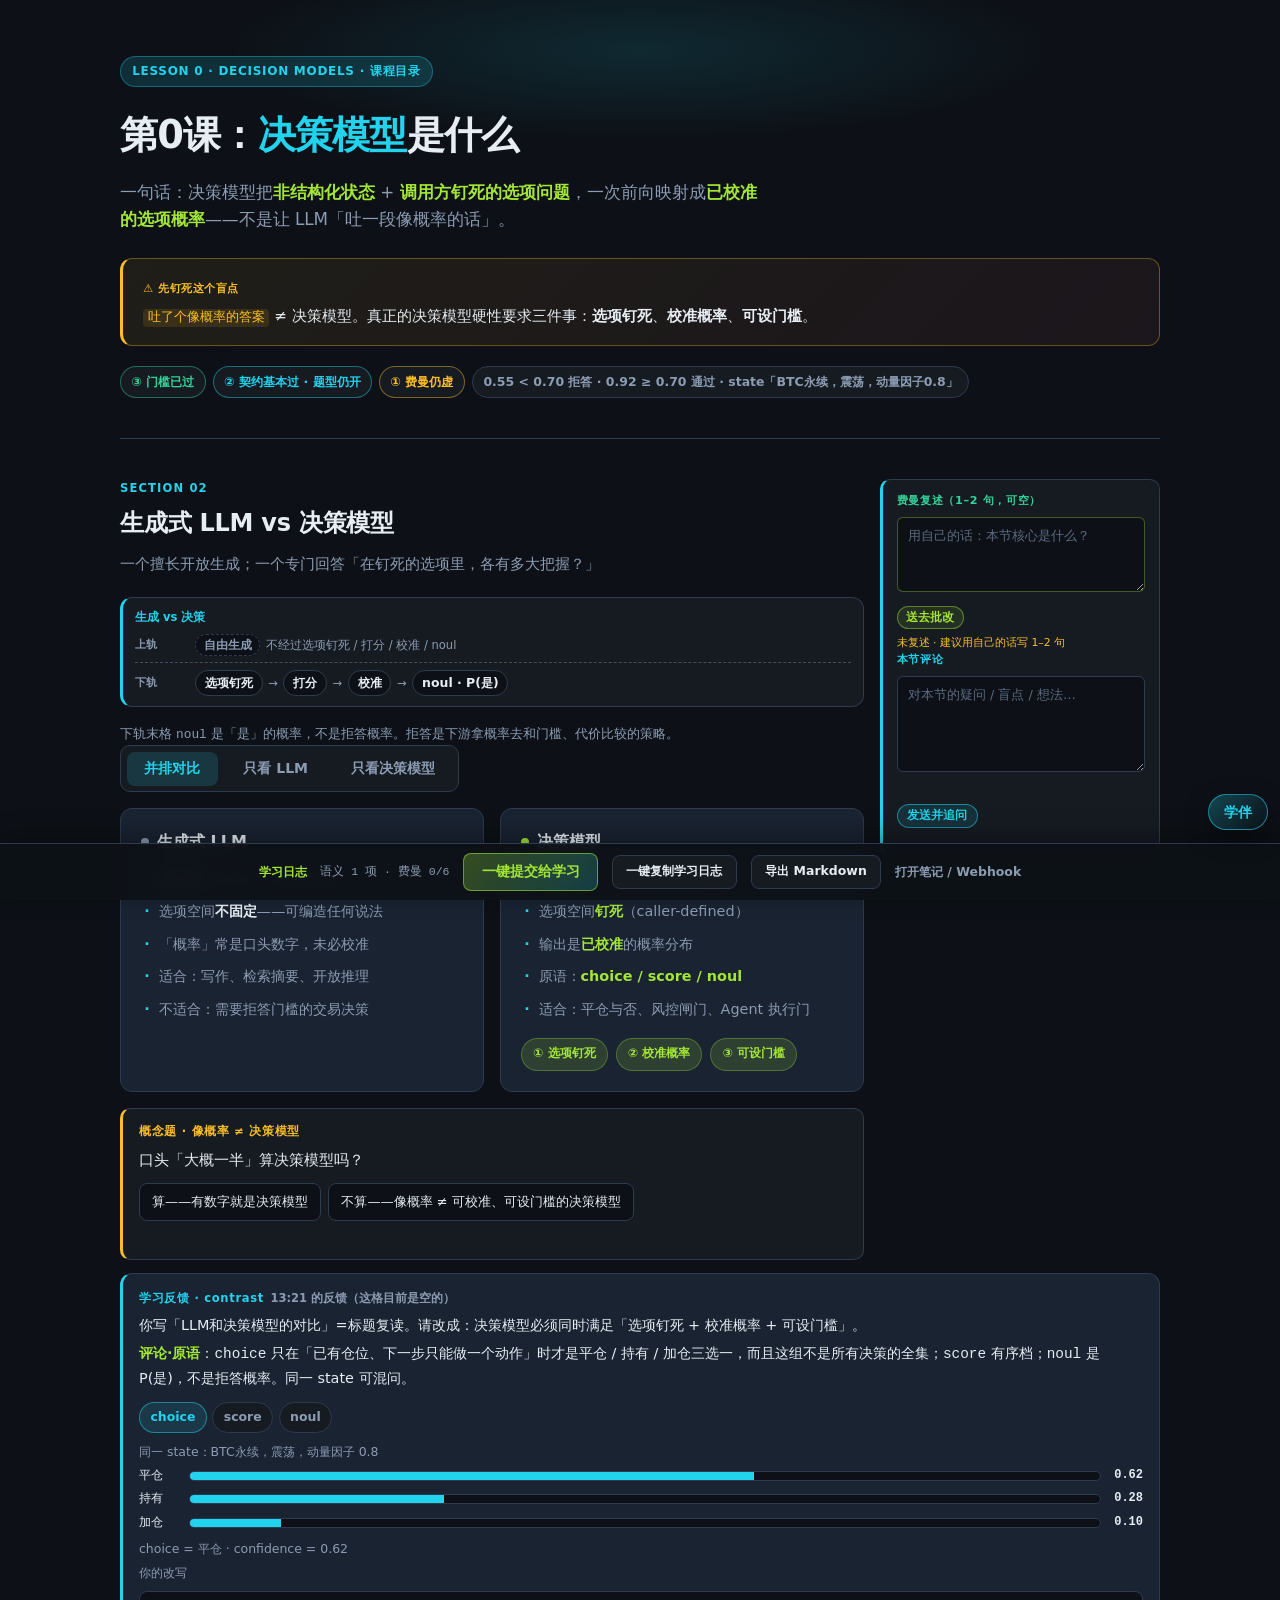
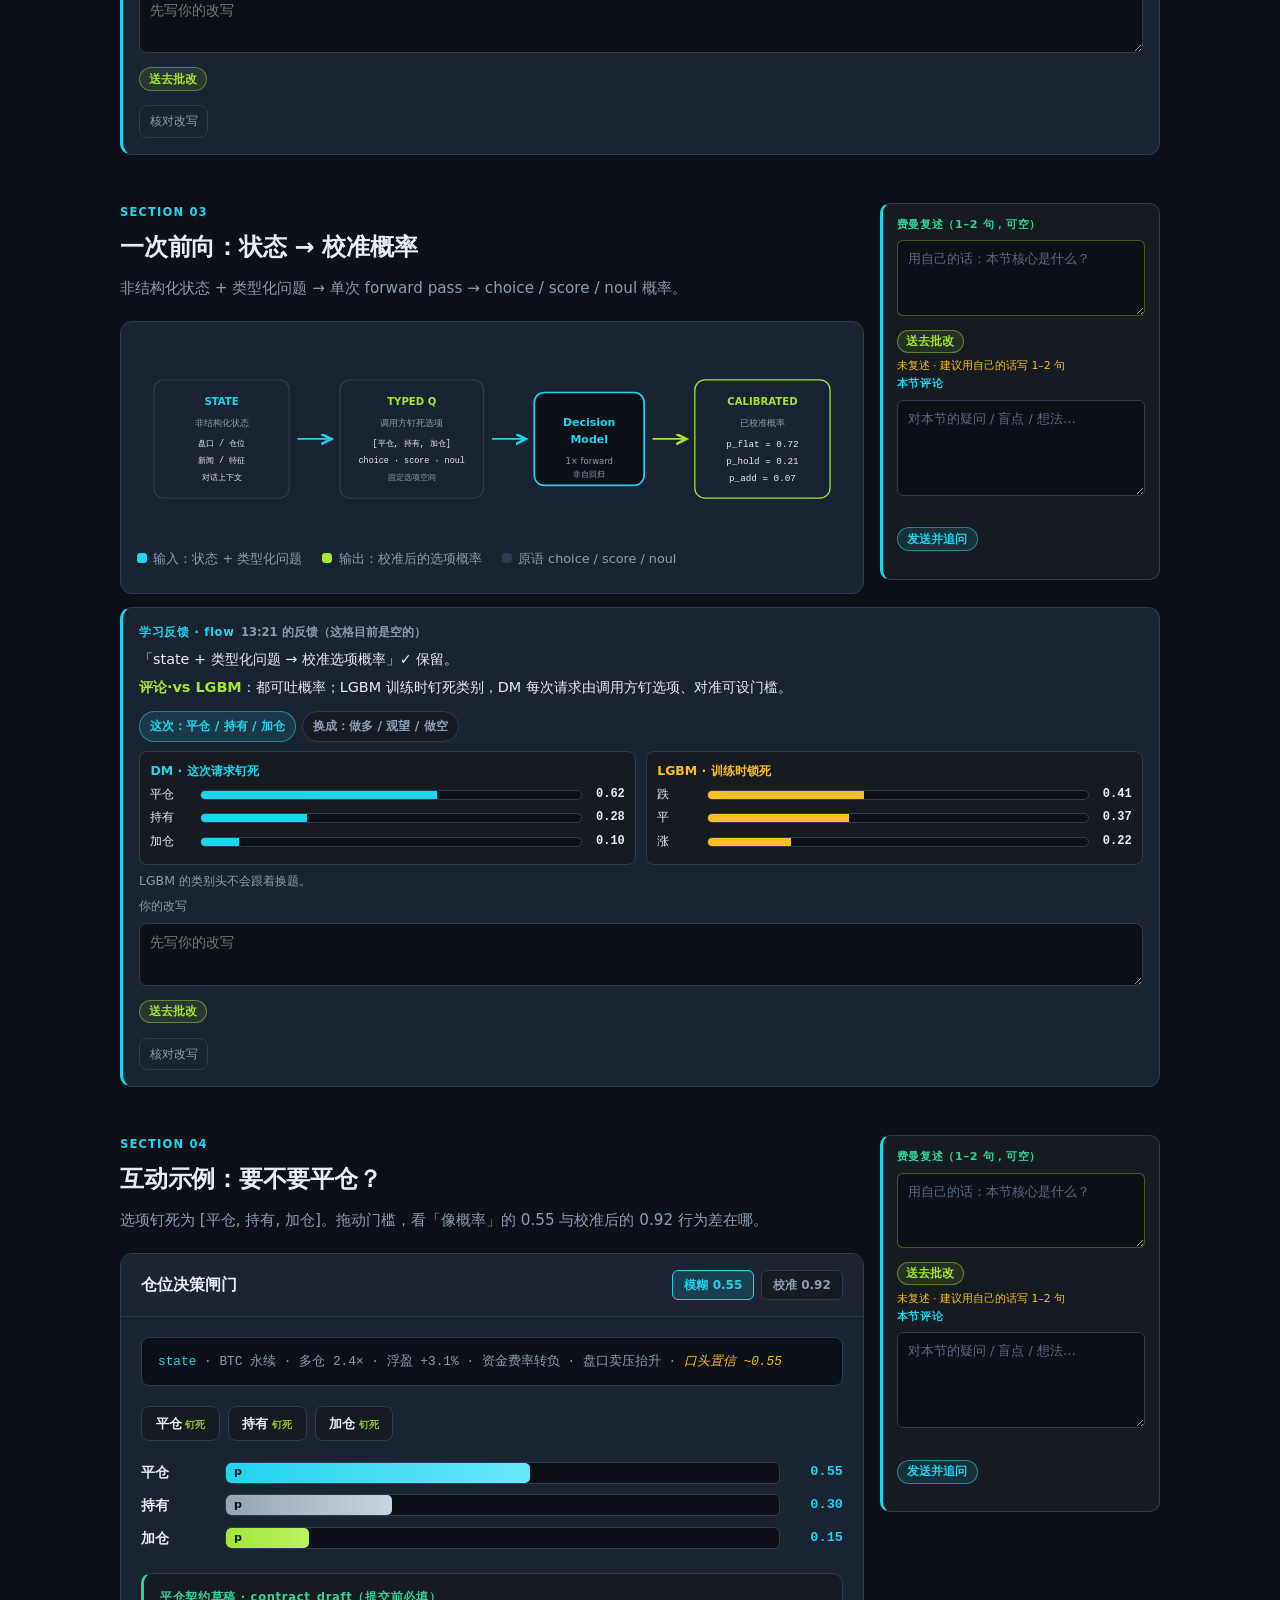
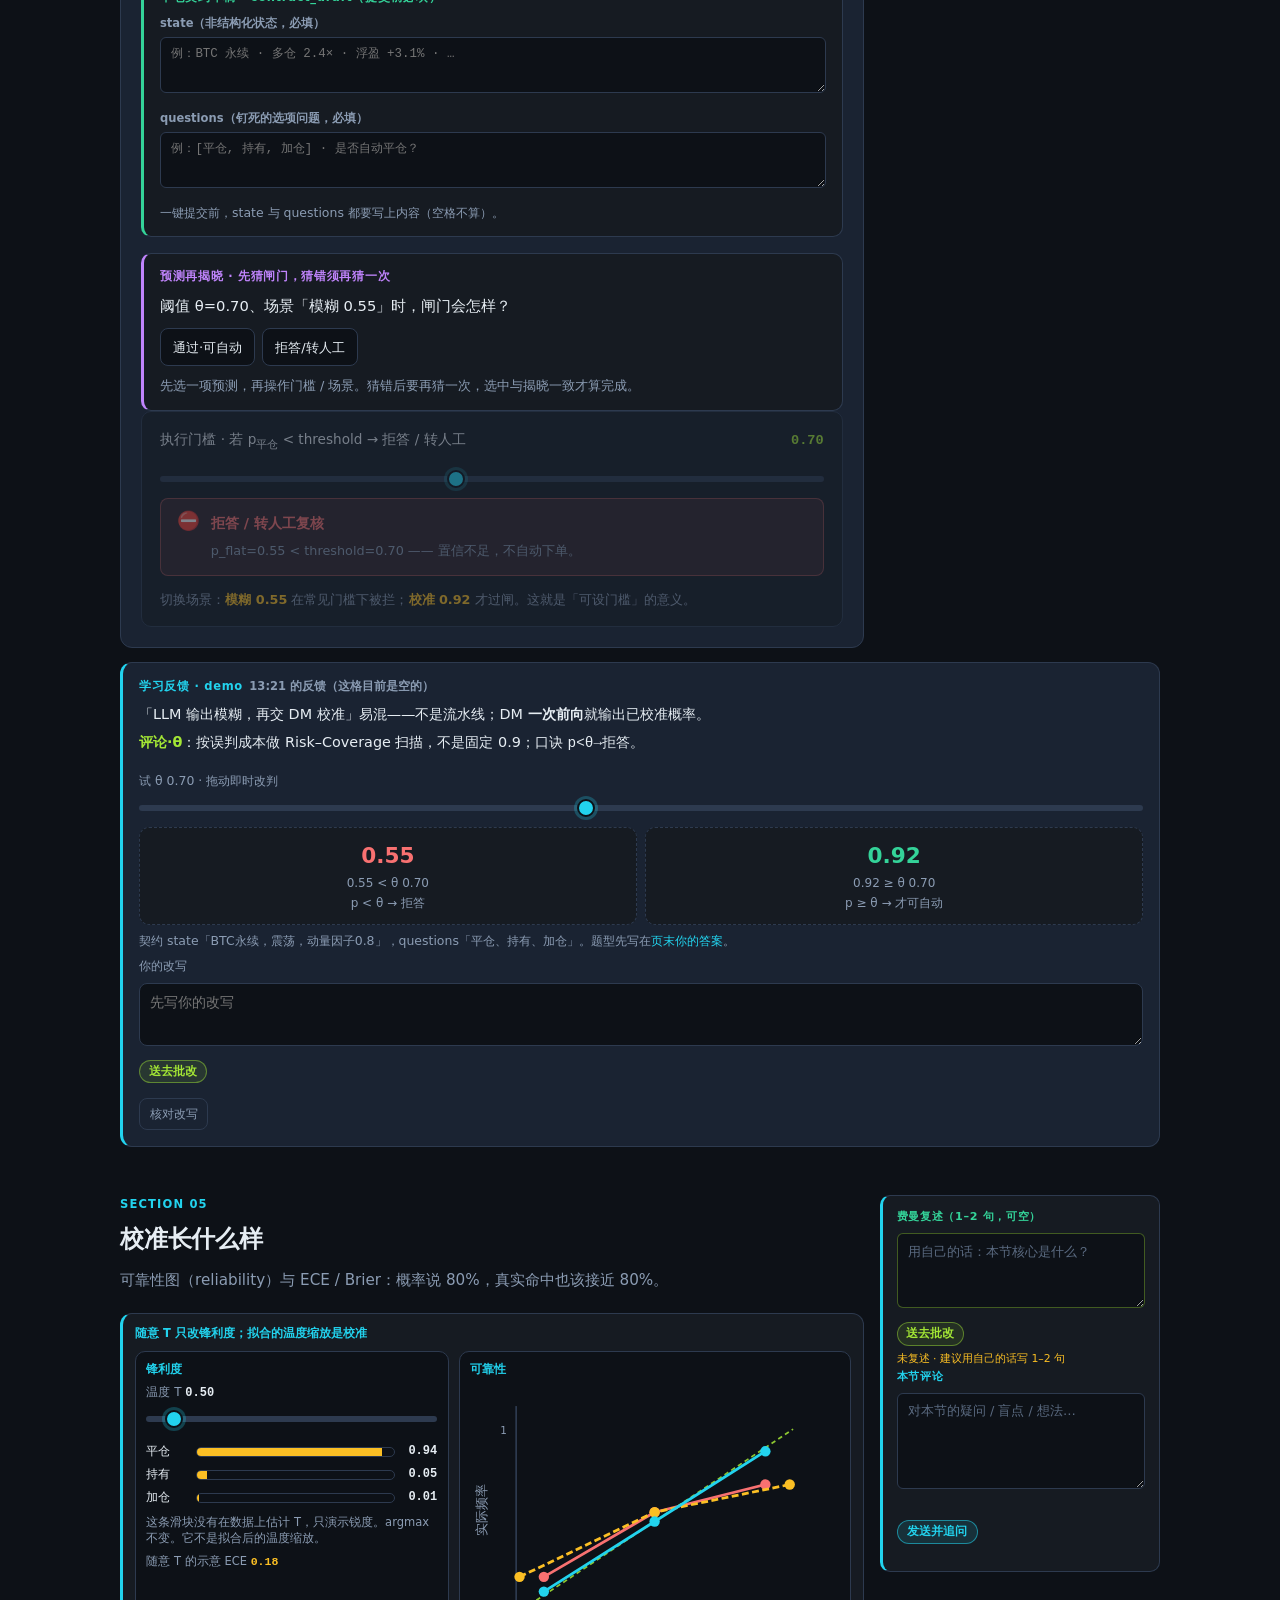
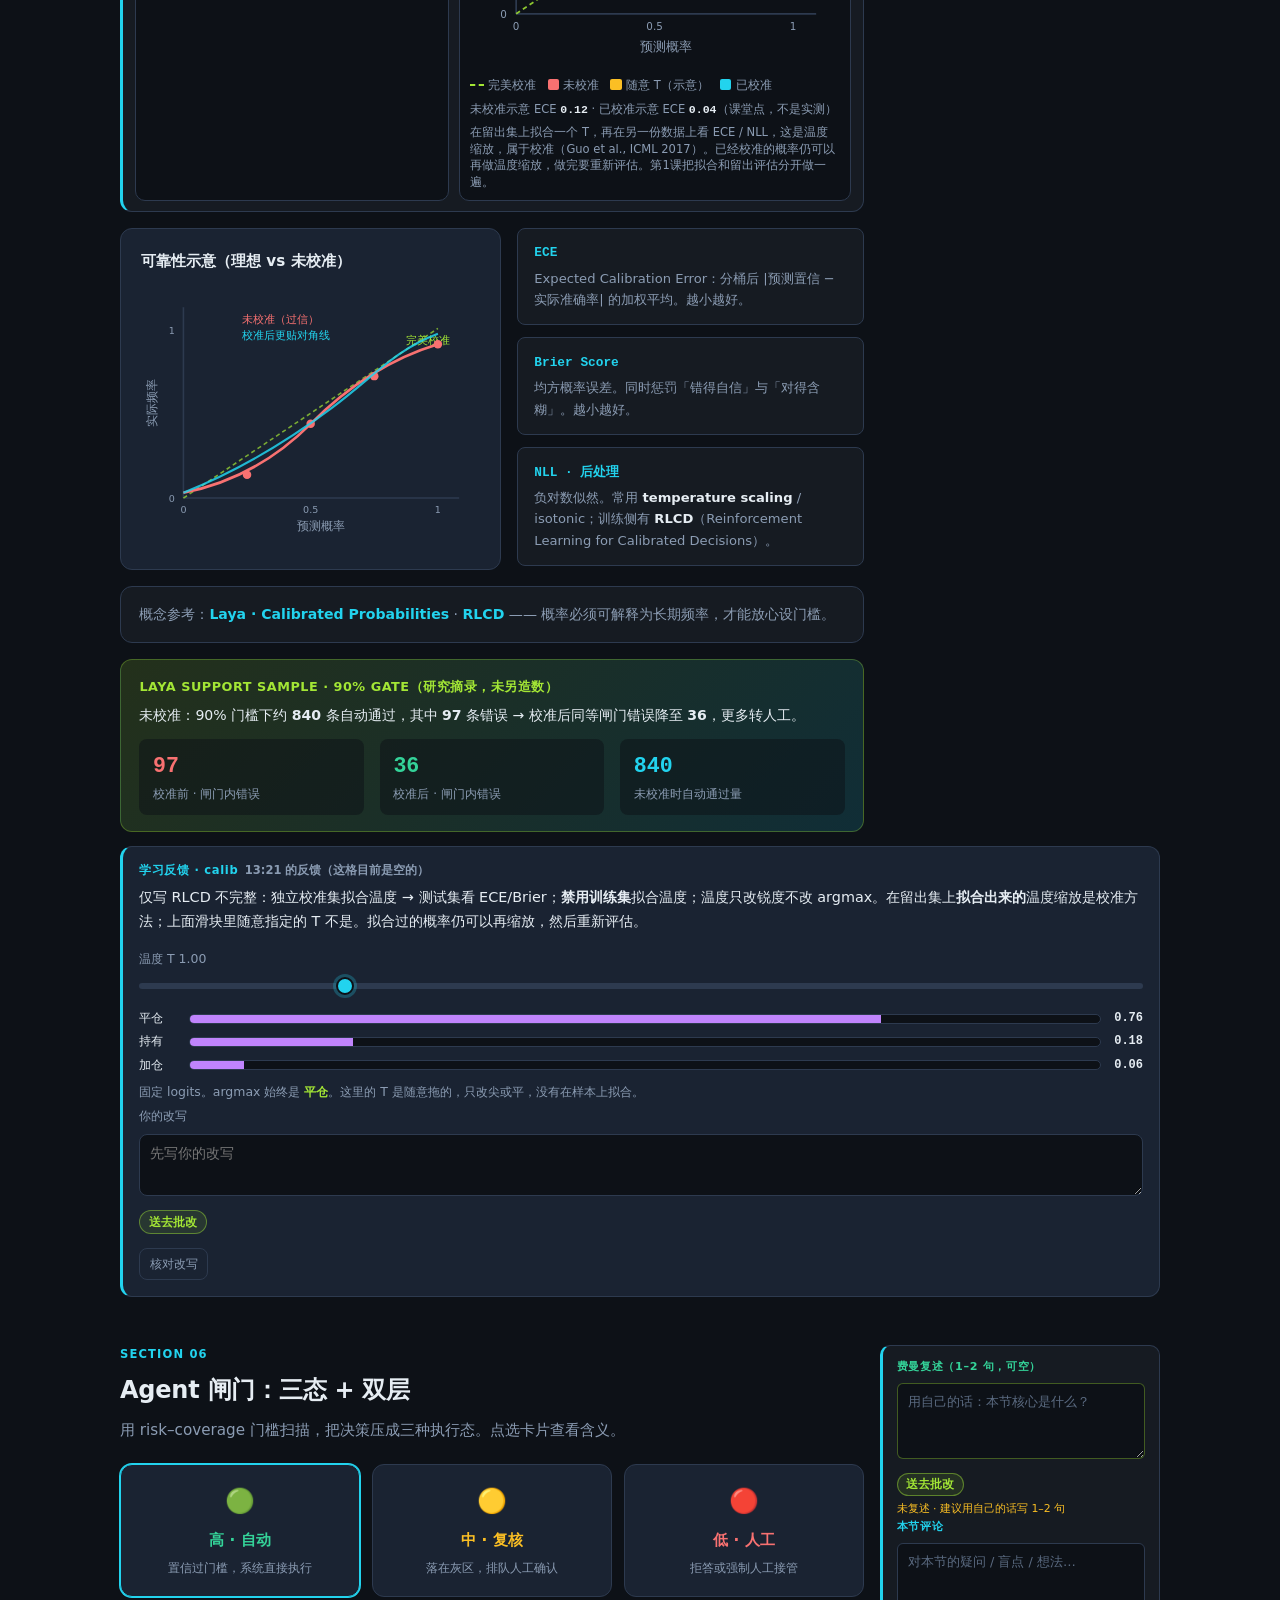
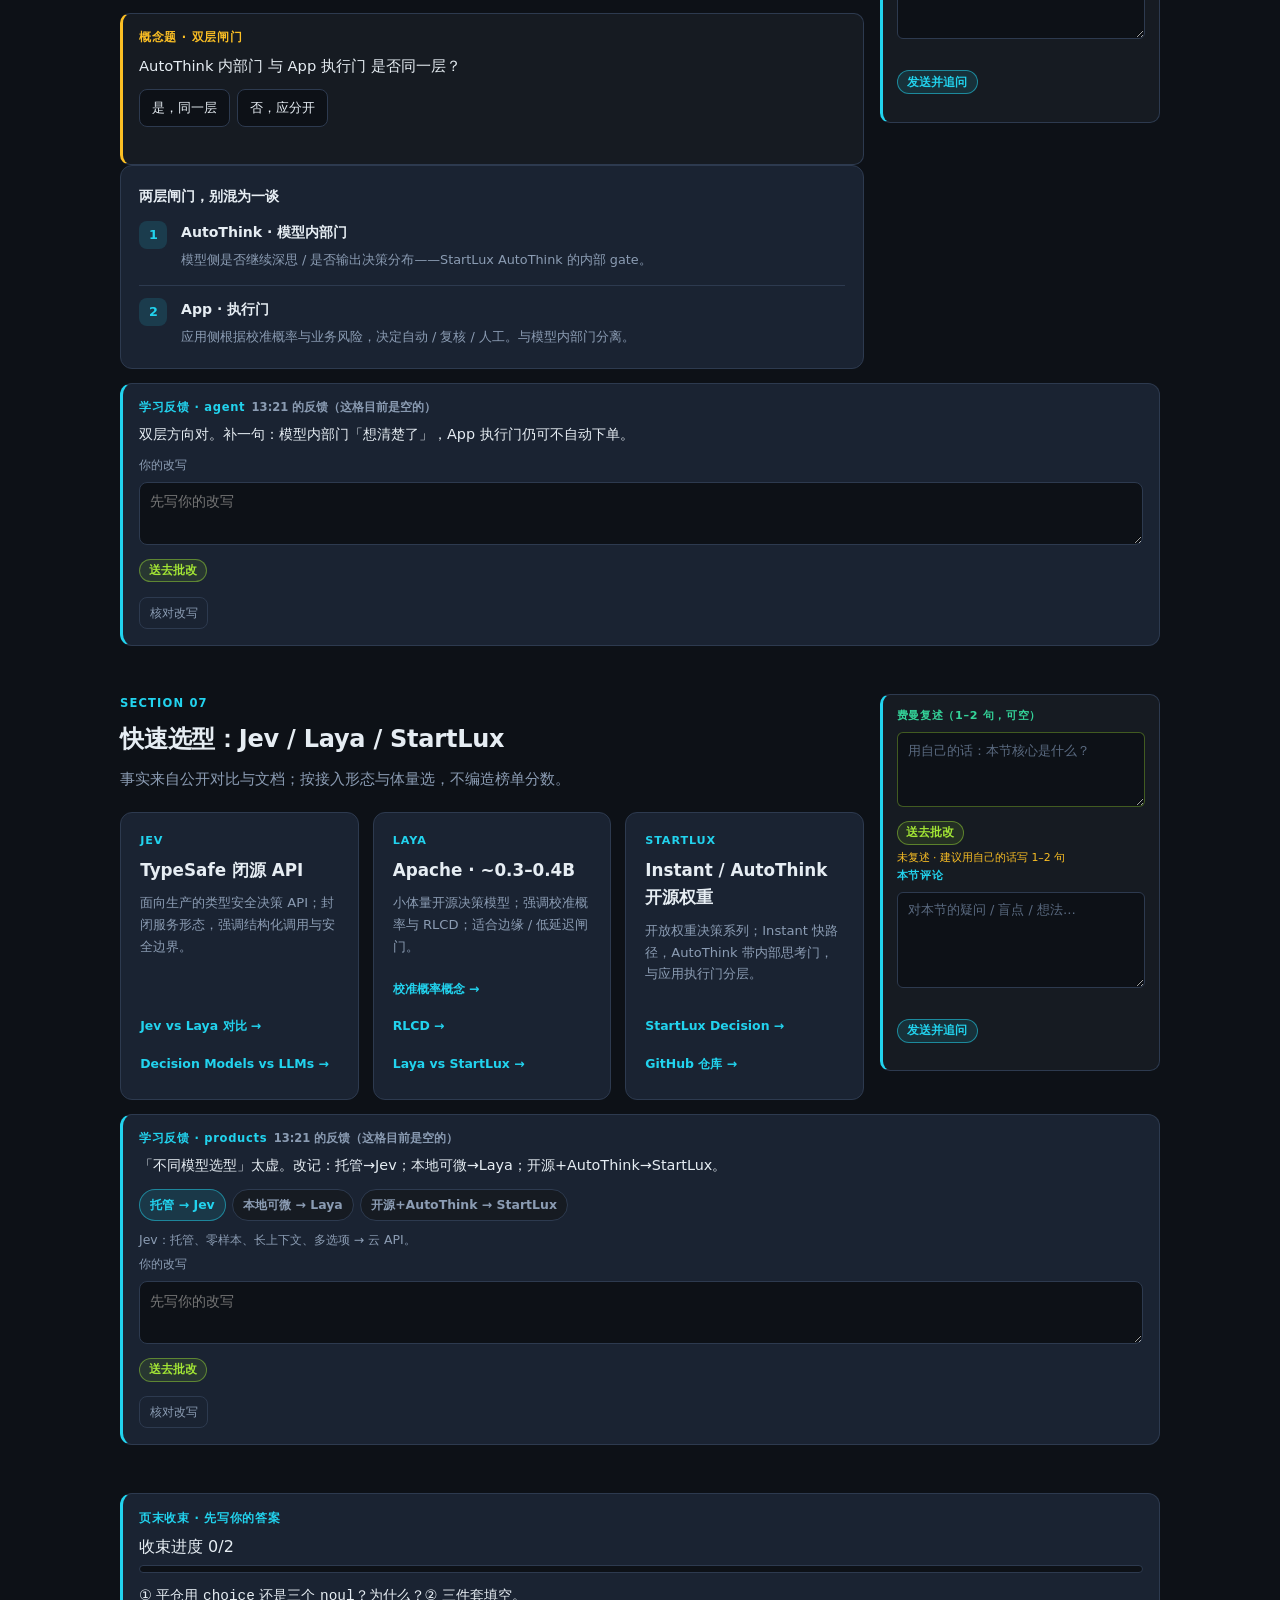
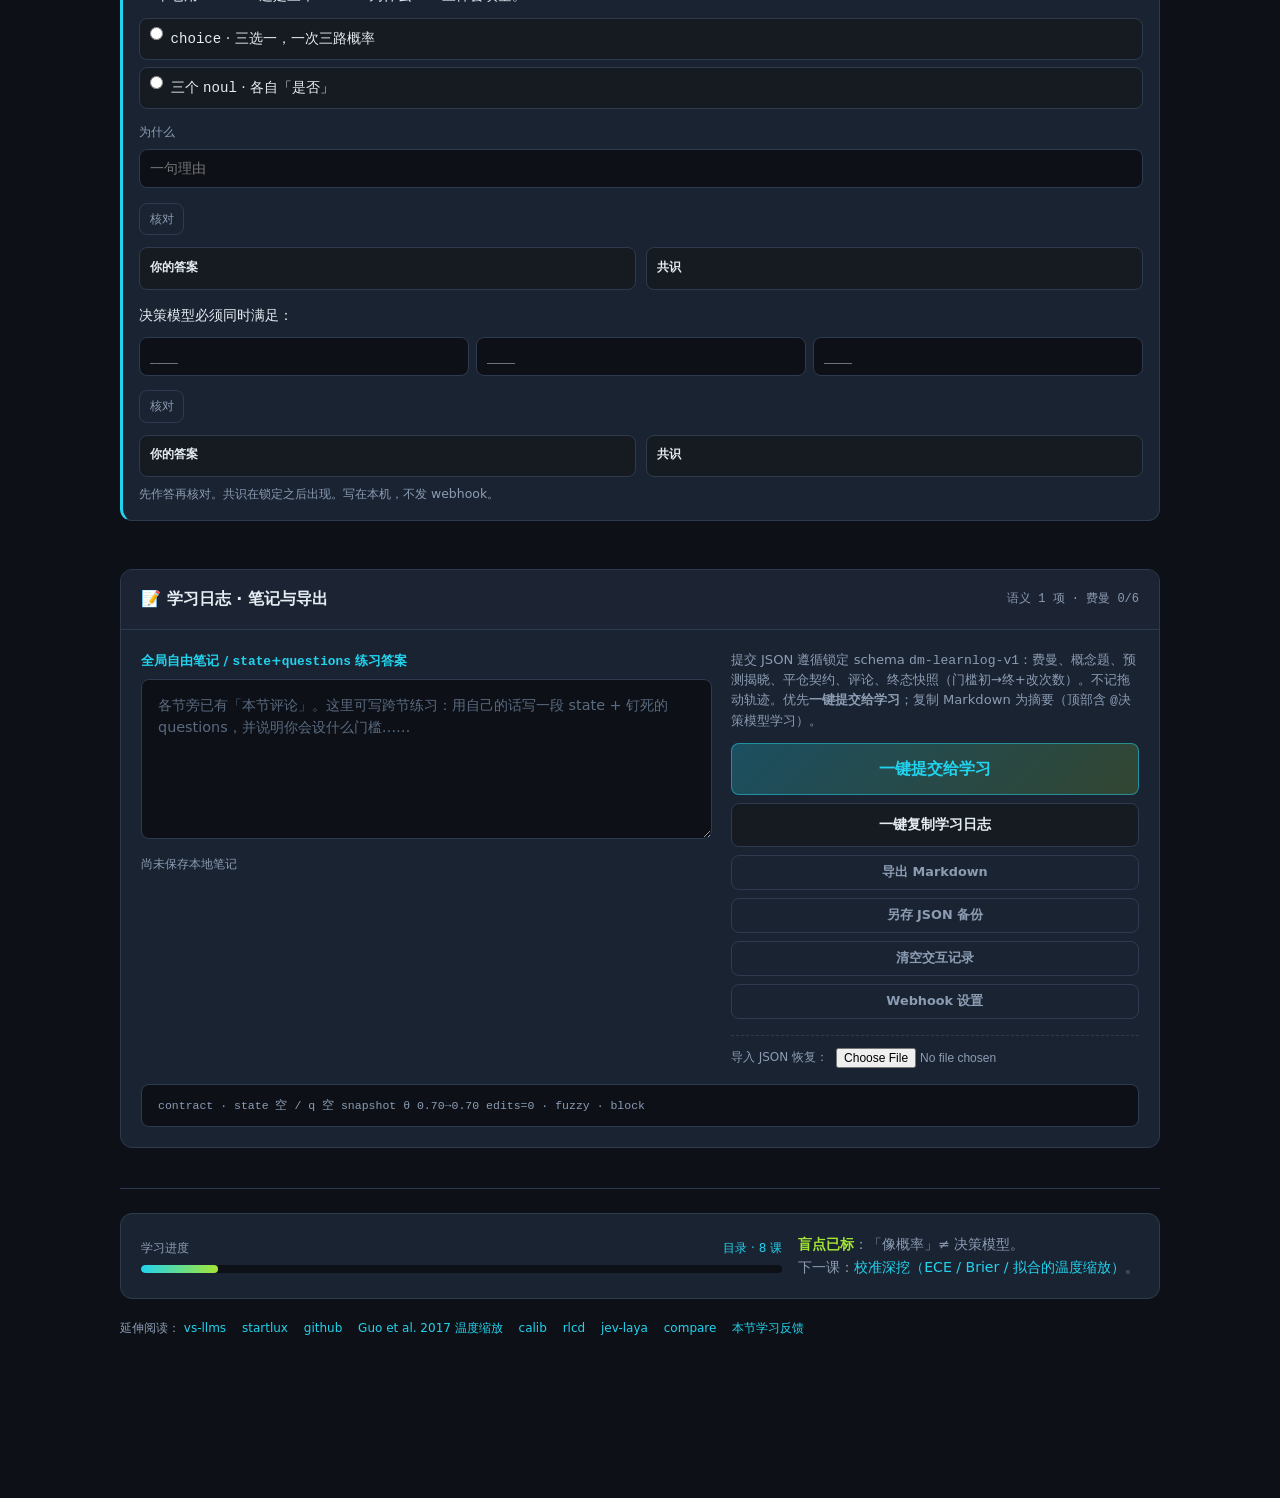
==== commit cfd0c54f: "Stack Lesson 0 earlier and add the rest of the eight-lesson path. Sections become one column from 11" ====
--- a/第0课-决策模型是什么.html
+++ b/第0课-决策模型是什么.html
@@ -4,6 +4,7 @@
 <meta charset="UTF-8">
 <meta name="viewport" content="width=device-width, initial-scale=1.0">
 <title>第0课 · 决策模型是什么</title>
+<link rel="icon" href="favicon.svg" type="image/svg+xml">
 <style>
 :root {
   --bg: #0d1117;
@@ -21,11 +22,12 @@
   --danger: #f87171;
   --ok: #34d399;
   --radius: 12px;
+  --export-bar-h: 148px;
   --font: "Inter", "Noto Sans SC", "PingFang SC", "Microsoft YaHei", system-ui, sans-serif;
   --mono: "JetBrains Mono", "SF Mono", "Fira Code", ui-monospace, monospace;
 }
 *, *::before, *::after { box-sizing: border-box; margin: 0; padding: 0; }
-html { scroll-behavior: smooth; }
+html { scroll-behavior: smooth; scroll-padding-bottom: calc(var(--export-bar-h, 148px) + 4.5rem); }
 body {
   font-family: var(--font);
   background: var(--bg);
@@ -33,11 +35,12 @@
   line-height: 1.65;
   min-height: 100vh;
   -webkit-font-smoothing: antialiased;
-  padding-bottom: 4.5rem;
+  overflow-wrap: break-word;
+  padding-bottom: 0;
 }
 a { color: var(--cyan); text-decoration: none; }
 a:hover { text-decoration: underline; }
-.wrap { max-width: 1080px; margin: 0 auto; padding: 0 1.25rem 9.5rem; }
+.wrap { max-width: 1080px; margin: 0 auto; padding: 0 1.25rem calc(var(--export-bar-h, 148px) + 5.5rem); }
 
 /* —— Hero —— */
 .hero {
@@ -978,7 +981,7 @@
   gap: 1rem;
   align-items: start;
 }
-@media (max-width: 860px) {
+@media (max-width: 1100px) {
   .sec-layout { grid-template-columns: 1fr; }
 }
 .sec-main { min-width: 0; }
@@ -991,8 +994,8 @@
   padding: 0.75rem 0.85rem;
   border-left: 3px solid var(--cyan);
 }
-@media (max-width: 860px) {
-  .sec-comment { position: static; }
+@media (max-width: 1100px) {
+  .sec-comment { position: static; max-width: 100%; }
 }
 .sec-comment .sc-lab {
   display: block;
@@ -1327,7 +1330,44 @@
   background: var(--bg2);
 }
 
-.toast-learn { bottom: 4.25rem; }
+.toast-learn { bottom: calc(var(--export-bar-h, 148px) + 0.75rem); }
+@media (max-width: 640px) {
+  .wrap { padding-left: 0.75rem; padding-right: 0.75rem; }
+  .sec-comment textarea,
+  .tutor-compose textarea,
+  input, select, button { font-size: 16px; }
+  .export-float {
+    justify-content: stretch;
+    padding: 0.45rem 0.65rem calc(0.45rem + env(safe-area-inset-bottom));
+    gap: 0.4rem;
+  }
+  .export-float .ef-lab,
+  .export-float .ef-meta { flex: 1 1 auto; }
+  .export-float .btn-export-submit,
+  .export-float .btn-export-now,
+  .export-float .btn-export-copy,
+  .export-float a.ef-link {
+    flex: 1 1 calc(50% - 0.4rem);
+    min-height: 44px;
+    display: inline-flex;
+    align-items: center;
+    justify-content: center;
+    text-align: center;
+  }
+  .tutor-fab {
+    left: 0.65rem;
+    right: 0.65rem;
+    width: auto;
+    text-align: center;
+    background: #0d1117;
+  }
+  .learn-quiz button.lq-opt,
+  .predict-box button.pb-opt,
+  .sc-ask-send,
+  .fy-tutor-send {
+    min-height: 44px;
+  }
+}
 
 /* —— Page-in tutor drawer —— */
 .tutor-fab {
@@ -1911,7 +1951,7 @@
   <div class="learn-fb" id="fb-contrast" data-fb="contrast">
     <div class="lf-h">学习反馈 · contrast <span class="lf-match" id="lfm-contrast"></span></div>
     <p class="lf-fy">你写「LLM和决策模型的对比」=标题复读。请改成：决策模型必须同时满足「选项钉死 + 校准概率 + 可设门槛」。</p>
-    <p class="lf-c"><strong>评论·原语</strong>：<code>choice</code> 三选一；<code>score</code> 有序档；<code>noul</code> 是否成立（0–1）。同一 state 可混问。</p>
+    <p class="lf-c"><strong>评论·原语</strong>：<code>choice</code> 只在「已有仓位、下一步只能做一个动作」时才是平仓 / 持有 / 加仓三选一，而且这组不是所有决策的全集；<code>score</code> 有序档；<code>noul</code> 是 P(是)，不是拒答概率。同一 state 可混问。</p>
     <div class="lf-viz">
       <div class="lf-seg" id="lfPrimSeg">
         <button type="button" class="active" data-prim="choice">choice</button>
@@ -2548,12 +2588,12 @@
   <footer>
     <div class="progress">
       <div class="progress-bar-wrap">
-        <div class="lab"><span>学习进度</span><span><a href="课程目录.html">目录 · 已写 4 课</a></span></div>
+        <div class="lab"><span>学习进度</span><span><a href="课程目录.html">目录 · 8 课</a></span></div>
         <div class="pbar"><div class="pbar-fill"></div></div>
       </div>
       <div class="next-note">
         <strong>盲点已标</strong>：「像概率」≠ 决策模型。<br>
-        下一课：<a href="第1课-校准深挖.html">校准深挖（ECE / Brier / 拟合的温度缩放）</a>。页脚里曾经写的「≈8 课」只是占位，不是大纲。
+        下一课：<a href="第1课-校准深挖.html">校准深挖（ECE / Brier / 拟合的温度缩放）</a>。
       </div>
     </div>
     <div class="refs">
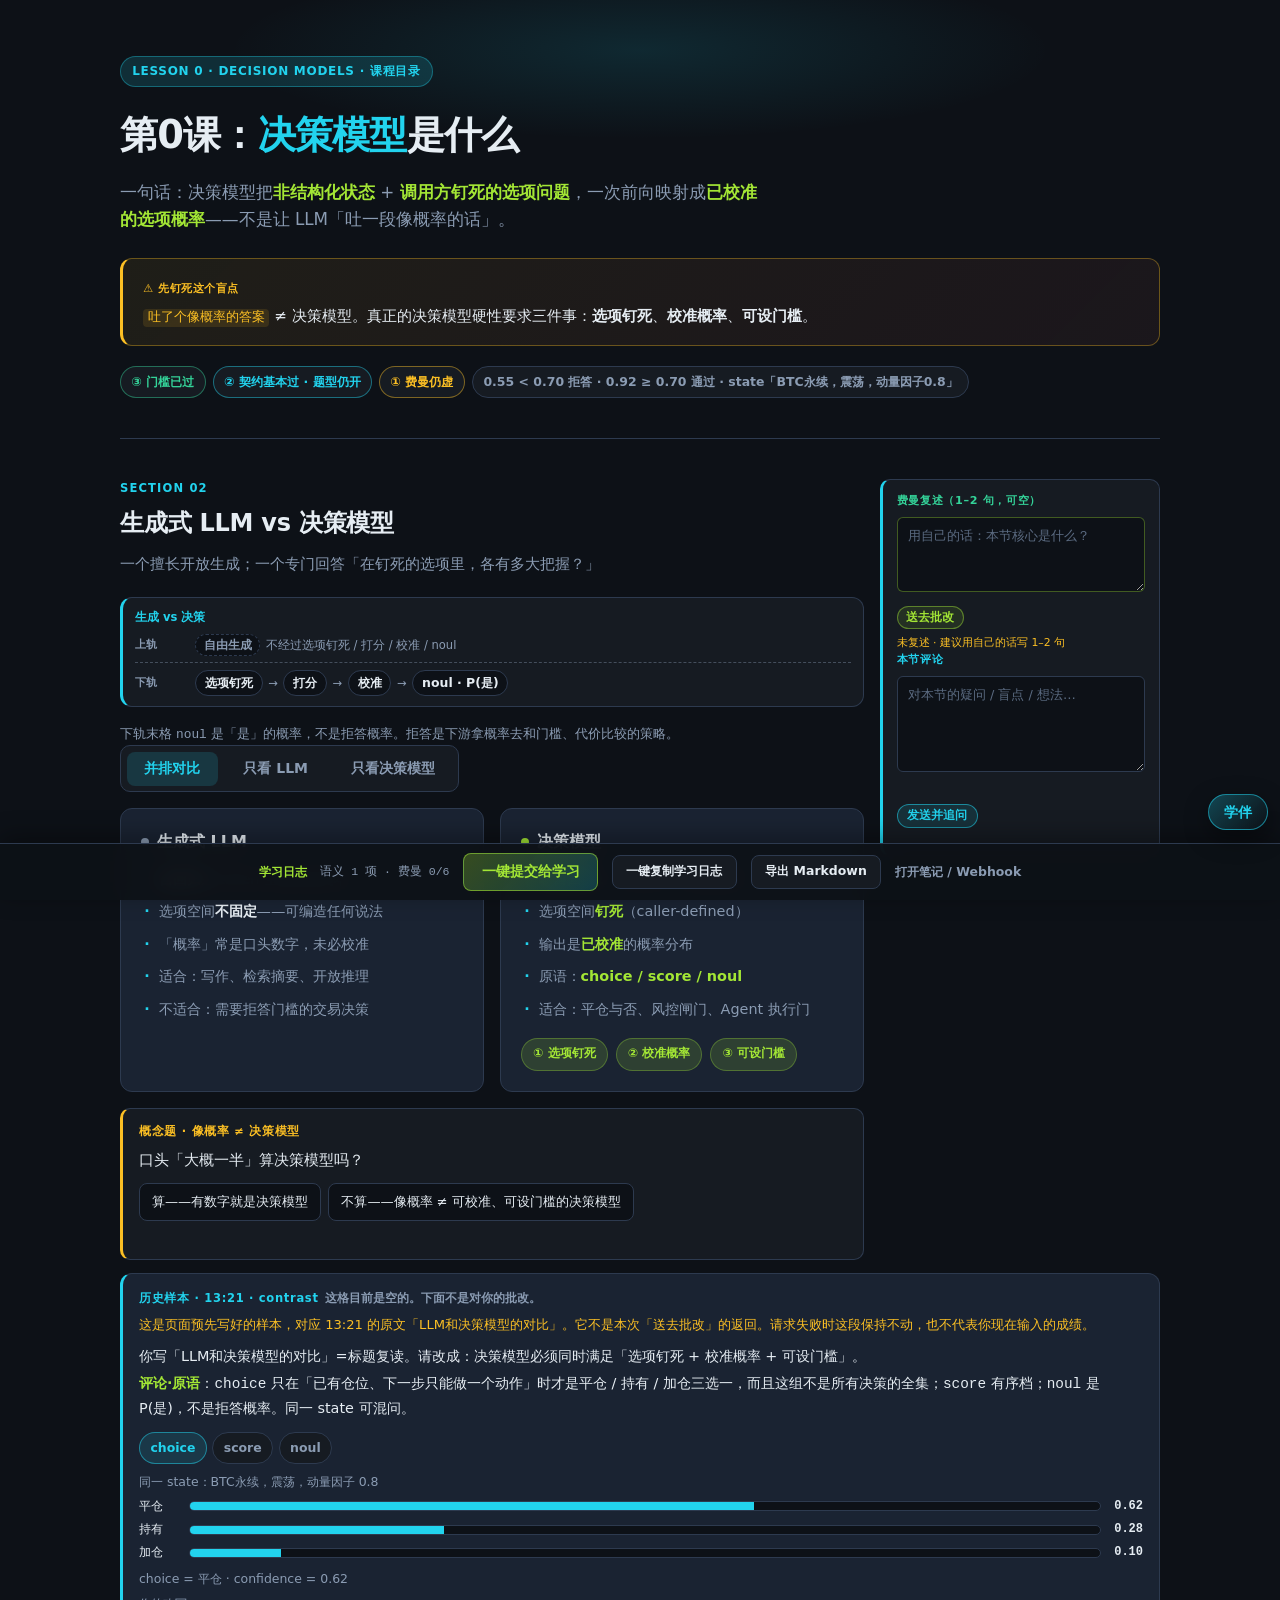
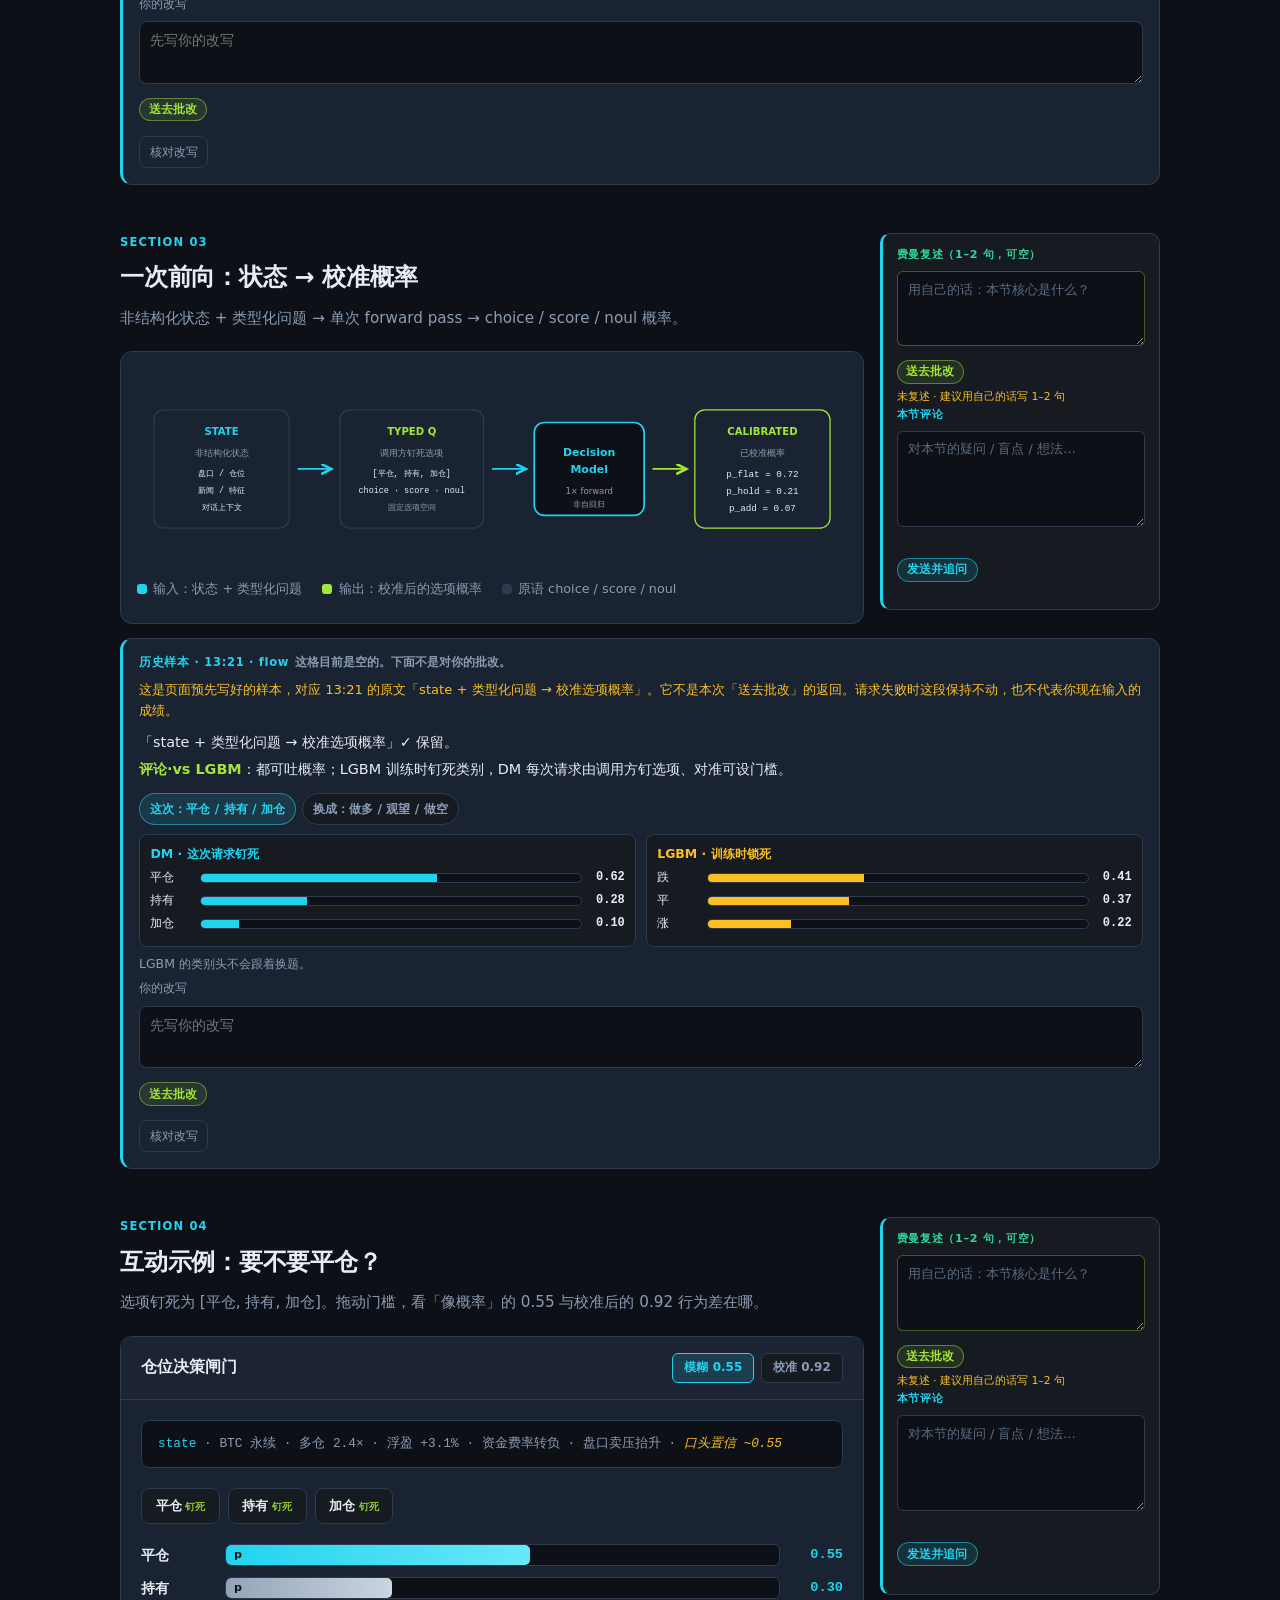
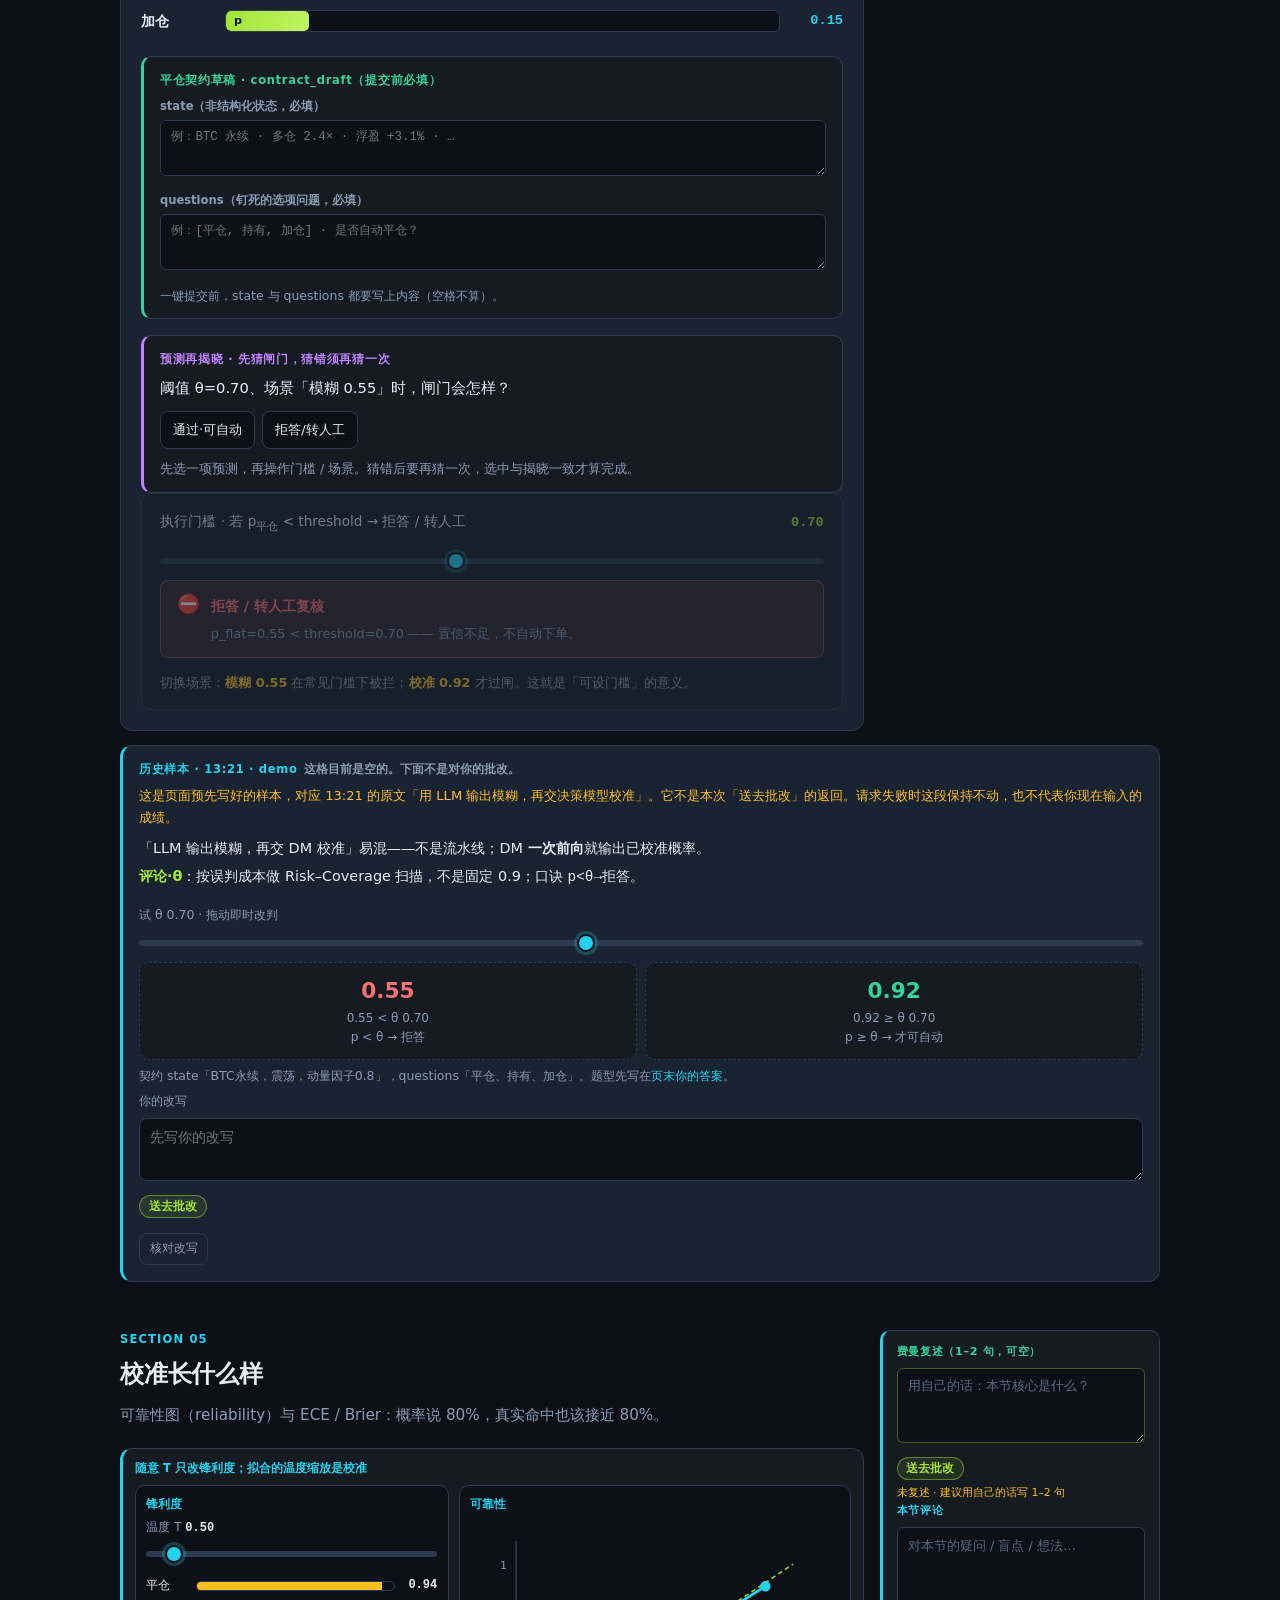
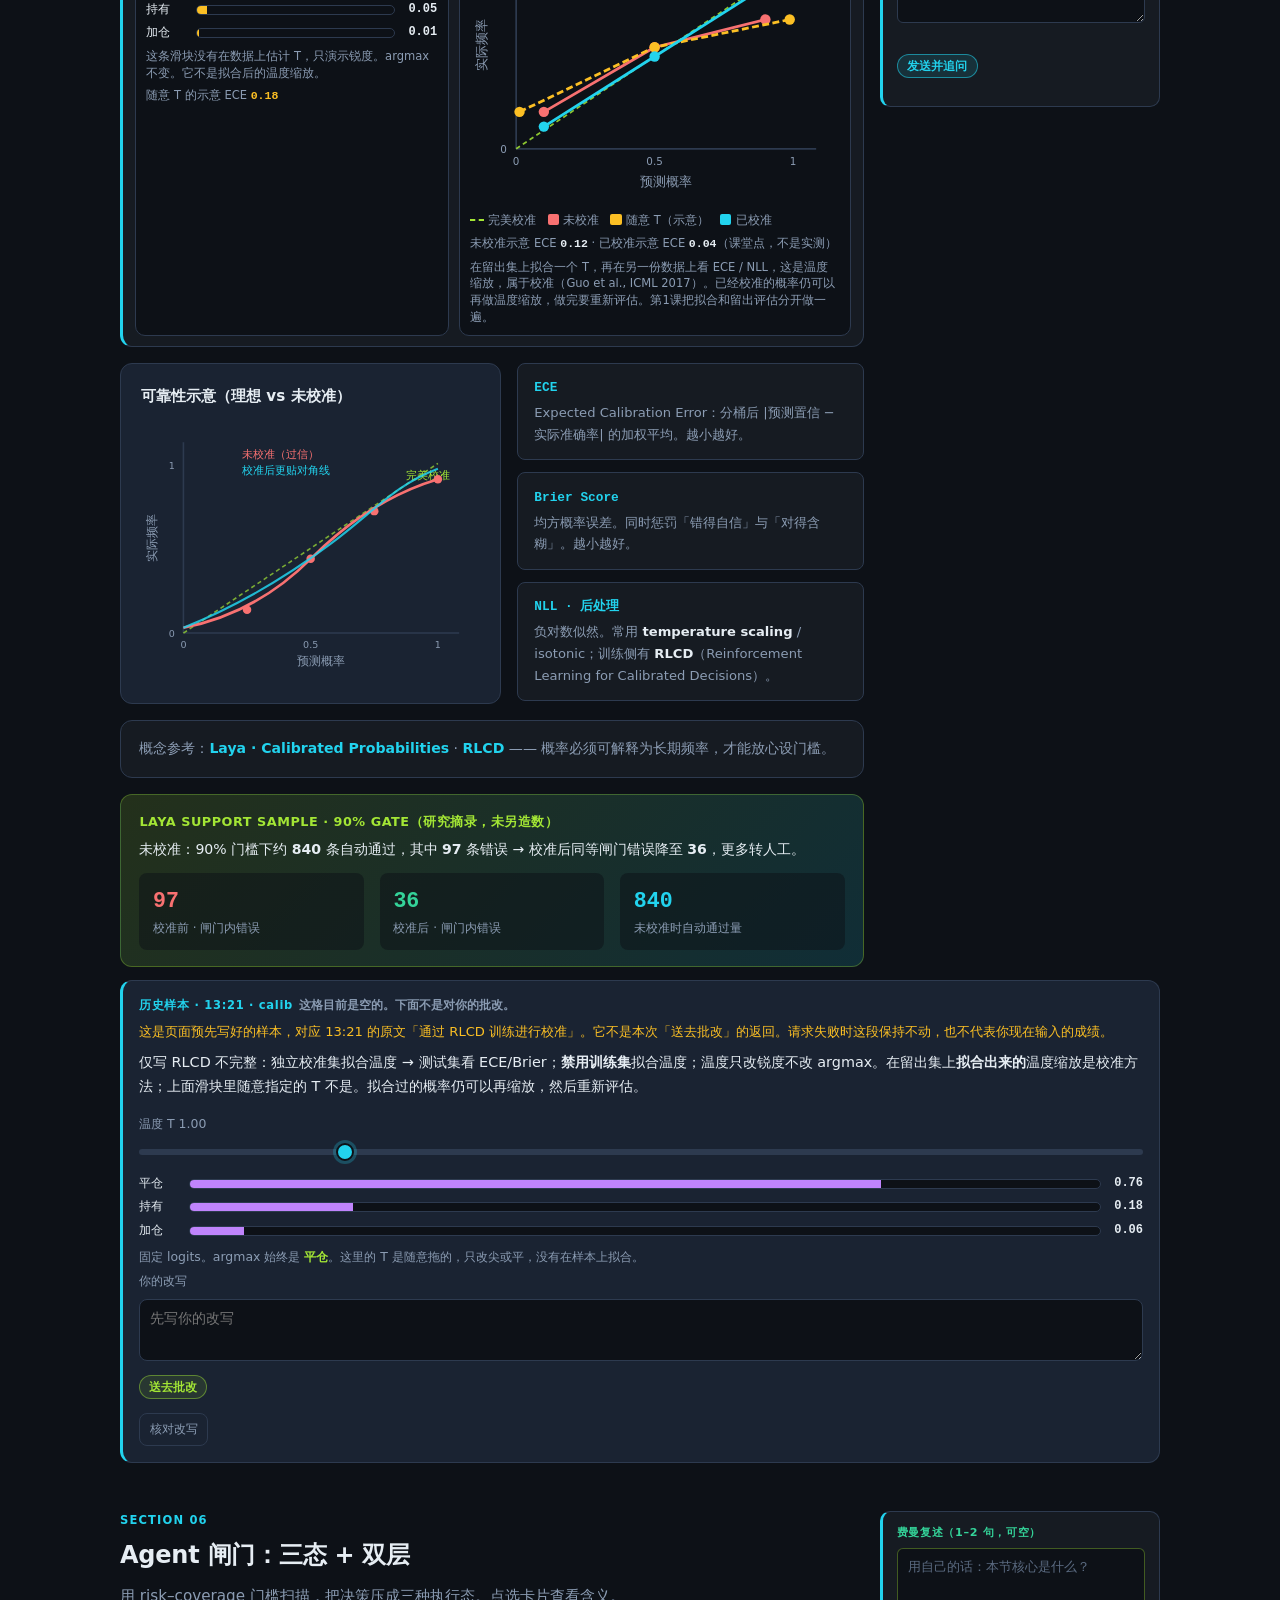
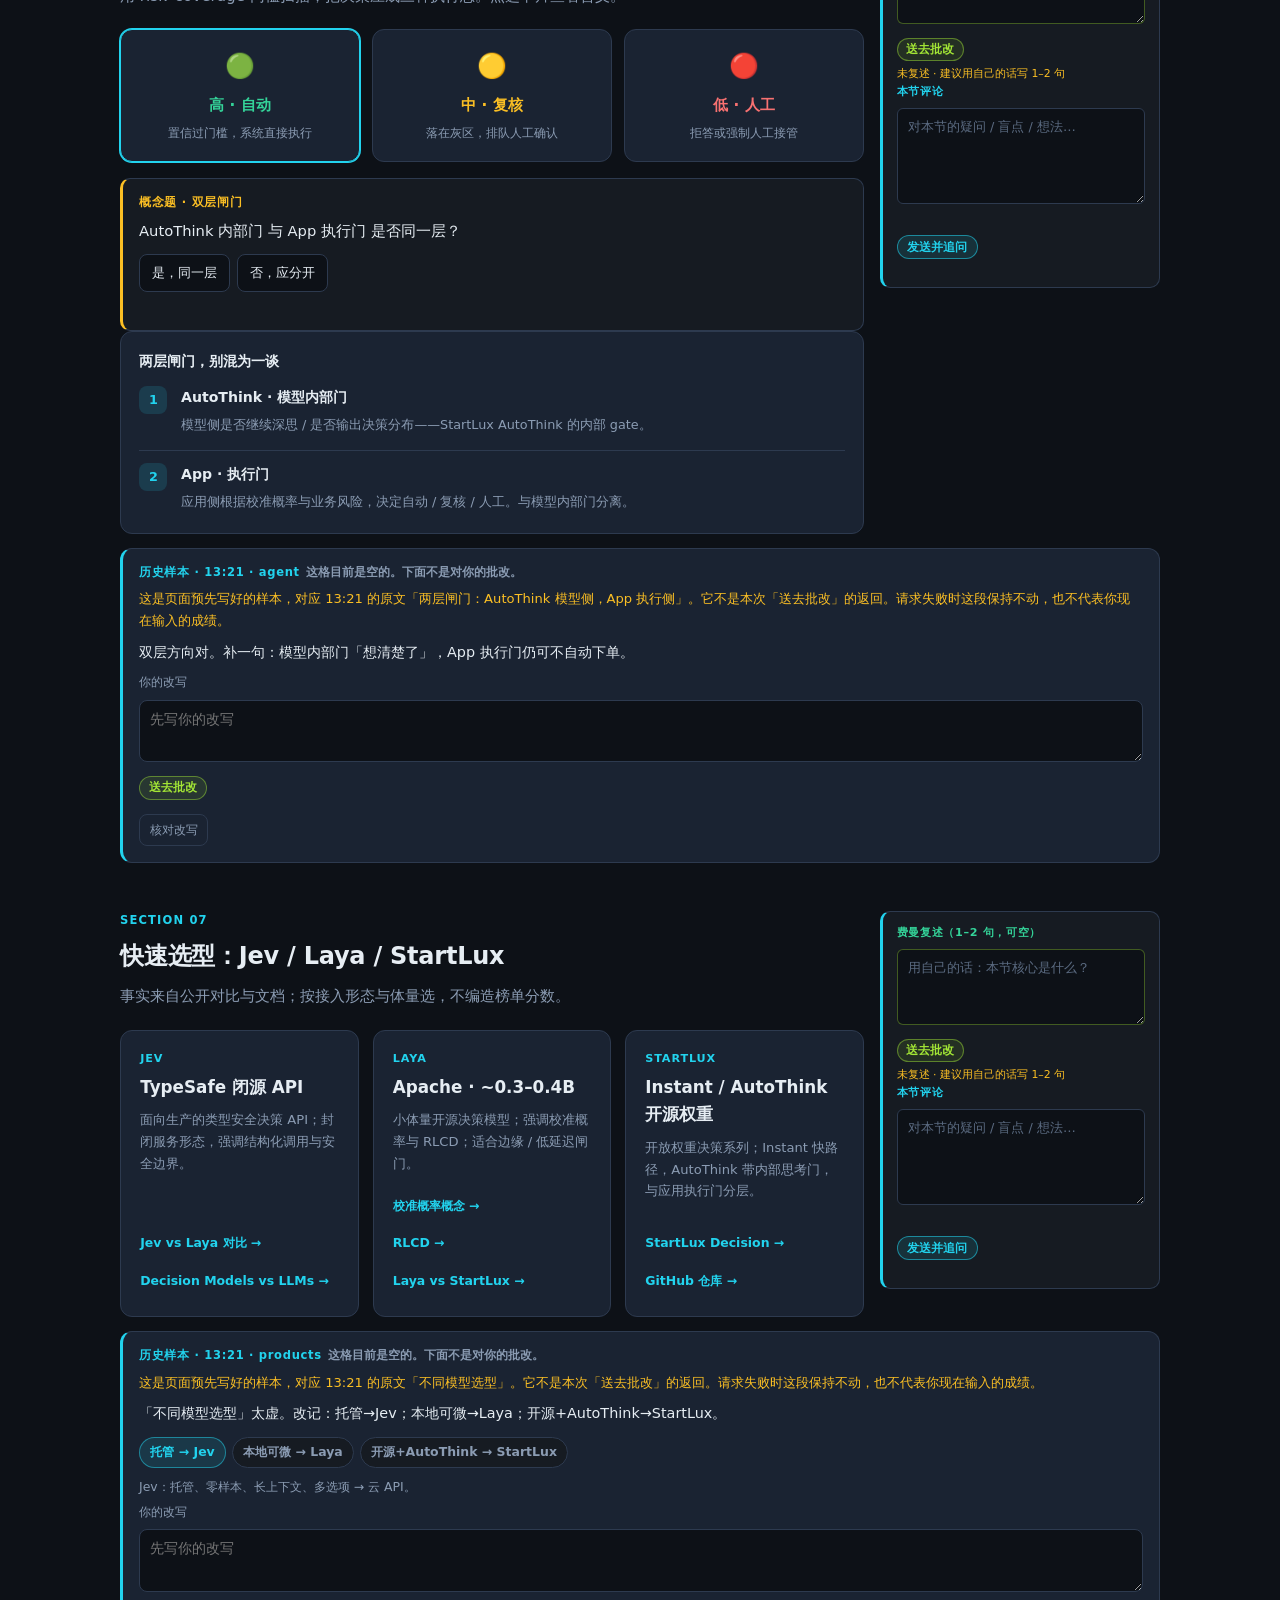
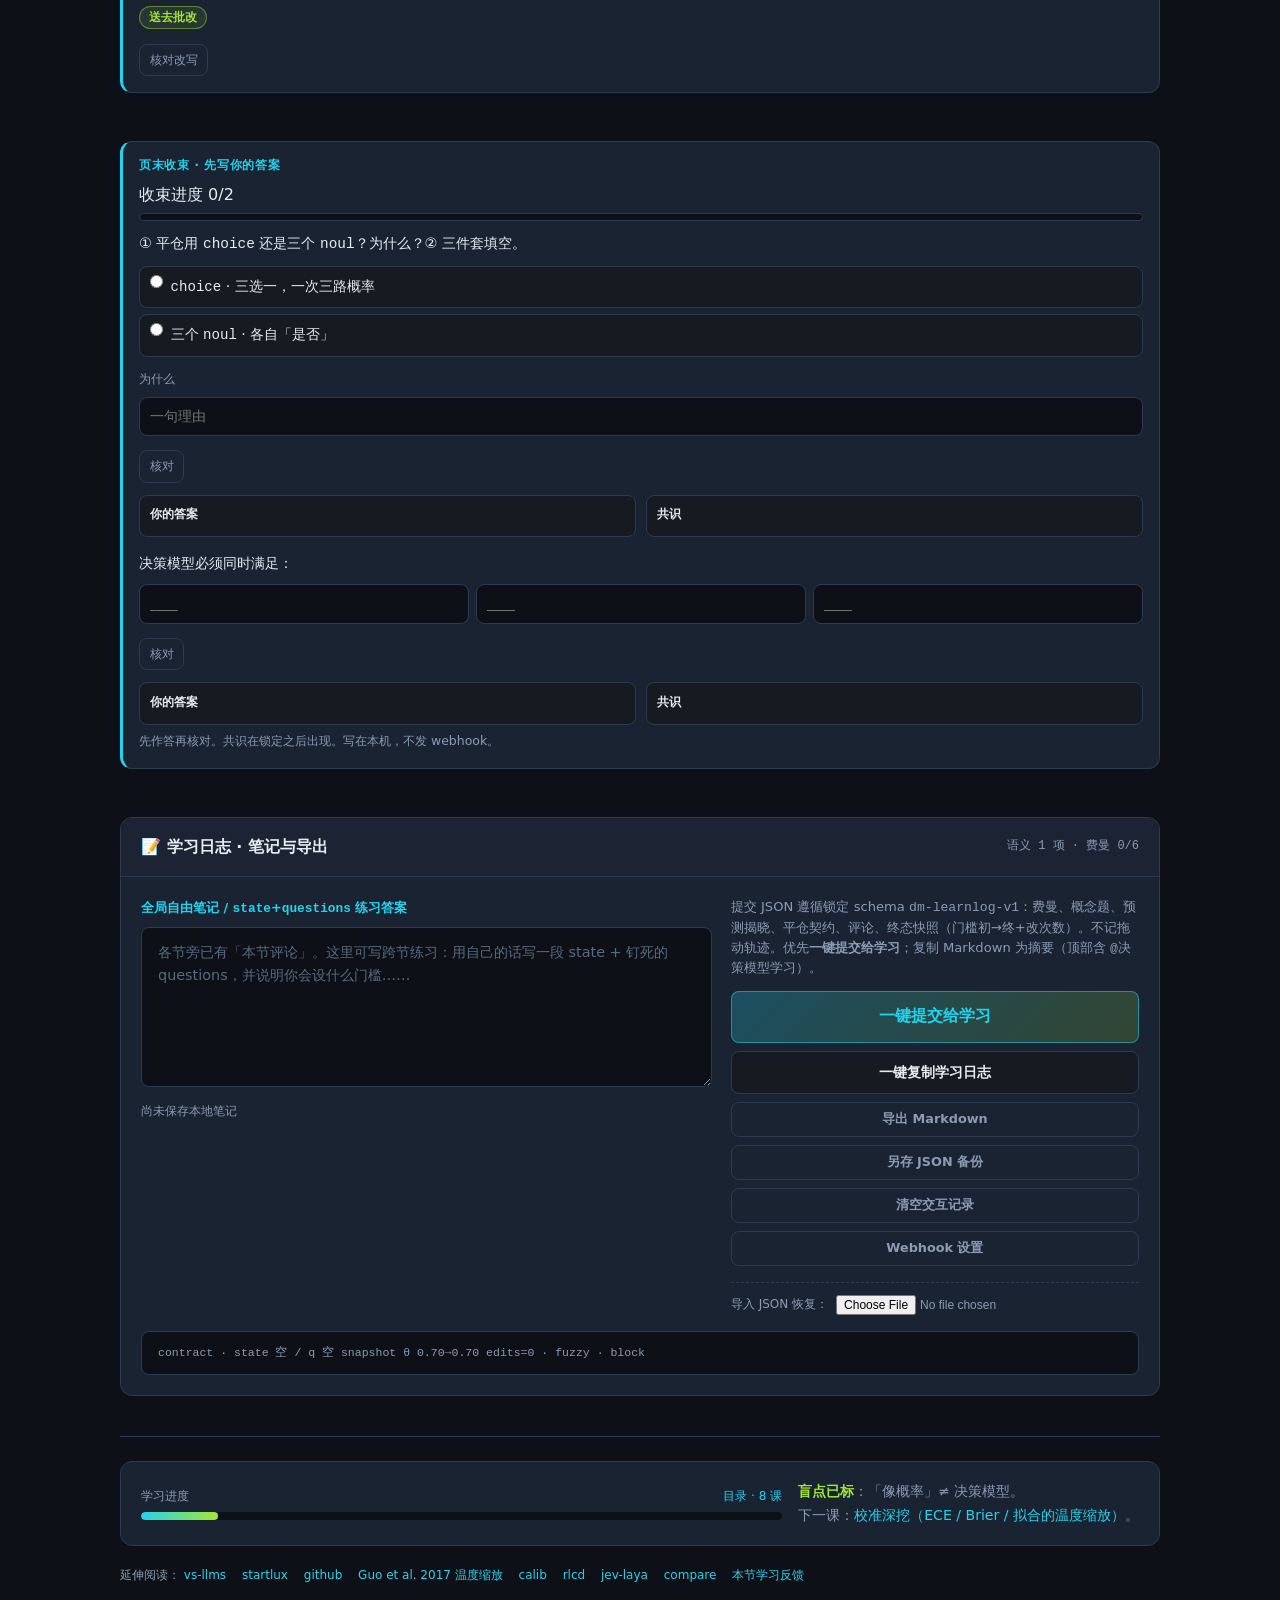
==== commit 8837a7d9: "Separate repeated questions, score rounding, and the mobile log bar. Local follow-ups skip a questio" ====
--- a/第0课-决策模型是什么.html
+++ b/第0课-决策模型是什么.html
@@ -918,6 +918,7 @@
 .learn-fb .lf-match { color: var(--muted); font-weight: 600; letter-spacing: 0; }
 .learn-fb .lf-match.hit { color: var(--ok); }
 .learn-fb .lf-match.drift { color: var(--warn); }
+.learn-fb .lf-hist { font-size: 0.82rem; color: var(--warn); margin: 0.35rem 0 0.55rem; }
 .learn-fb .lf-fy, .learn-fb .lf-c { font-size: 0.9rem; margin: 0.25rem 0; }
 .learn-fb .lf-c strong { color: var(--lime); }
 .lf-viz { margin-top: 0.7rem; }
@@ -1332,7 +1333,23 @@
 
 .toast-learn { bottom: calc(var(--export-bar-h, 148px) + 0.75rem); }
 @media (max-width: 640px) {
-  .wrap { padding-left: 0.75rem; padding-right: 0.75rem; }
+  html { scroll-padding-bottom: 1.25rem; }
+  .wrap { padding-left: 0.75rem; padding-right: 0.75rem; padding-bottom: 2.5rem; }
+  .export-float {
+    position: static;
+    box-shadow: none;
+  }
+  .tutor-fab {
+    position: static;
+    display: flex;
+    width: calc(100% - 1.5rem);
+    margin: 0.75rem auto 1rem;
+    left: auto;
+    right: auto;
+    bottom: auto;
+    justify-content: center;
+  }
+  .toast-learn { bottom: 0.75rem; }
   .sec-comment textarea,
   .tutor-compose textarea,
   input, select, button { font-size: 16px; }
@@ -1386,6 +1403,18 @@
   color: var(--cyan);
   cursor: pointer;
   box-shadow: 0 8px 24px rgba(0,0,0,0.4);
+}
+@media (max-width: 640px) {
+  .tutor-fab {
+    position: static;
+    display: flex;
+    width: calc(100% - 1.5rem);
+    margin: 0.75rem auto 1rem;
+    left: auto;
+    right: auto;
+    bottom: auto;
+    justify-content: center;
+  }
 }
 .tutor-fab:hover { border-color: var(--cyan); }
 .tutor-fab[aria-expanded="true"] {
@@ -3894,9 +3923,36 @@
       if (!chip) return;
       var state = matchesSnap(id, ta ? ta.value : "");
       chip.className = "lf-match" + (state === "hit" ? " hit" : state === "drift" ? " drift" : "");
-      chip.textContent = state === "hit" ? "对上 13:21 原文" : state === "drift" ? "你已改写；下面仍是对 13:21 那版" : "13:21 的反馈（这格目前是空的）";
+      chip.textContent = state === "hit"
+        ? "与 13:21 原文相同。下面仍是当时的记录，不是新的批改。"
+        : state === "drift"
+          ? "你现在的文字已经不同。下面仍是 13:21 原文的记录，不是对现在这段的批改。"
+          : "这格目前是空的。下面不是对你的批改。";
     });
   }
+  var HIST_ORIGINALS = {
+    contrast: "LLM和决策模型的对比",
+    flow: "state + 类型化问题 → 校准选项概率",
+    demo: "用 LLM 输出模糊，再交决策模型校准",
+    calib: "通过 RLCD 训练进行校准",
+    agent: "两层闸门：AutoThink 模型侧，App 执行侧",
+    products: "不同模型选型"
+  };
+  document.querySelectorAll(".learn-fb[data-fb]").forEach(function (box) {
+    var id = box.getAttribute("data-fb");
+    var heading = box.querySelector(".lf-h");
+    if (heading && heading.childNodes[0] && heading.childNodes[0].nodeType === 3) {
+      heading.childNodes[0].textContent = "历史样本 · 13:21 · " + id + " ";
+    }
+    if (!box.querySelector(".lf-hist")) {
+      var note = document.createElement("p");
+      note.className = "lf-hist";
+      note.textContent = "这是页面预先写好的样本，对应 13:21 的原文「" + (HIST_ORIGINALS[id] || "") + "」。它不是本次「送去批改」的返回。请求失败时这段保持不动，也不代表你现在输入的成绩。";
+      var fy = box.querySelector(".lf-fy");
+      if (fy) box.insertBefore(note, fy);
+      else box.appendChild(note);
+    }
+  });
   ["contrast", "flow", "demo", "calib", "agent", "products"].forEach(function (id) {
     var ta = document.getElementById("secFeynman-" + id);
     if (ta) ta.addEventListener("input", paintMatch);
@@ -4773,6 +4829,12 @@
   function formatTransportError(err) {
     var name = (err && err.name) ? String(err.name) : "Error";
     var message = (err && err.message) ? String(err.message) : "";
+    var host = "";
+    try { host = String(location.hostname || ""); } catch (eHost) {}
+    var localPreview = host === "localhost" || host === "127.0.0.1" || host === "[::1]" || host === "::1";
+    if (localPreview && name === "TypeError") {
+      return "本次批改没有返回。这个页面来源不在线上允许名单里，浏览器拦住了跨域。这是预期结果，不是候选学伴失败。本机题目仍然可以做。13:21 的历史样本保持原样，不要把它当成这次的成绩。候选要在单独的预览服务上配置 DEV_ALLOW_ORIGINS 后再测，不改线上允许名单。";
+    }
     var human = name === "TypeError" ? "学伴连不上（网络或跨域）。" : "学伴连不上。";
     if (name === "AbortError") human = "学伴请求已中止。";
     return human + " " + name + (message ? "：" + message : "");
@@ -5261,6 +5323,19 @@
     var t = e.target;
     if (!t || !t.matches) return;
     if (t.matches("textarea.feynman-ta, textarea[data-rw]")) lastFy = t;
+    if (!t.getBoundingClientRect) return;
+    var blockers = [document.getElementById("exportFloat"), document.getElementById("tutorFab")];
+    var covered = blockers.some(function (el) {
+      if (!el || el.hidden) return false;
+      var pos = window.getComputedStyle(el).position;
+      if (pos !== "fixed" && pos !== "sticky") return false;
+      var a = t.getBoundingClientRect();
+      var b = el.getBoundingClientRect();
+      return !(a.right <= b.left || a.left >= b.right || a.bottom <= b.top || a.top >= b.bottom);
+    });
+    if (covered) {
+      try { t.scrollIntoView({ block: "center" }); } catch (eFocus) {}
+    }
   });
 
   document.querySelectorAll("textarea.feynman-ta, textarea[data-rw]").forEach(function (ta) {
@@ -5278,7 +5353,7 @@
     panel.setAttribute("aria-live", "polite");
     var lab = document.createElement("div");
     lab.className = "fy-inline-lab";
-    lab.textContent = "费曼批改";
+    lab.textContent = "本次批改";
     var body = document.createElement("div");
     body.className = "fy-inline-body";
     panel.appendChild(lab);
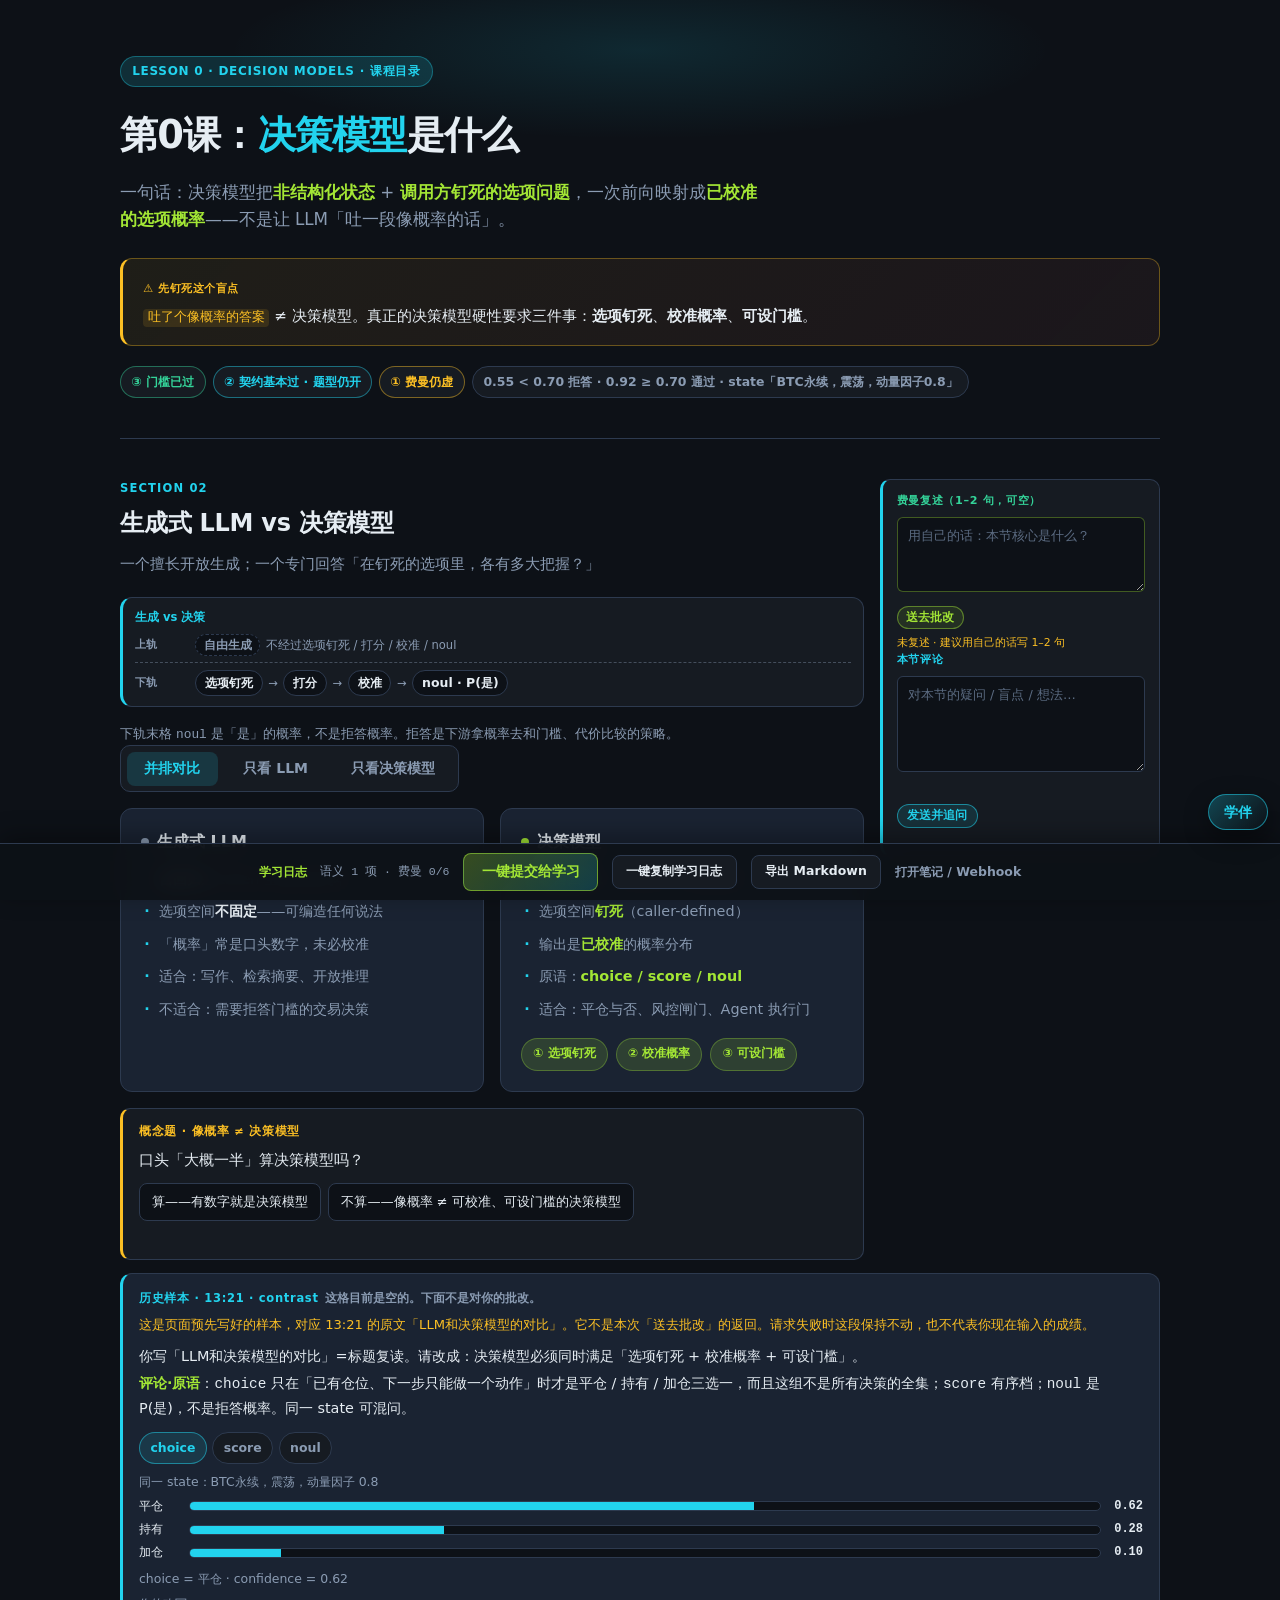
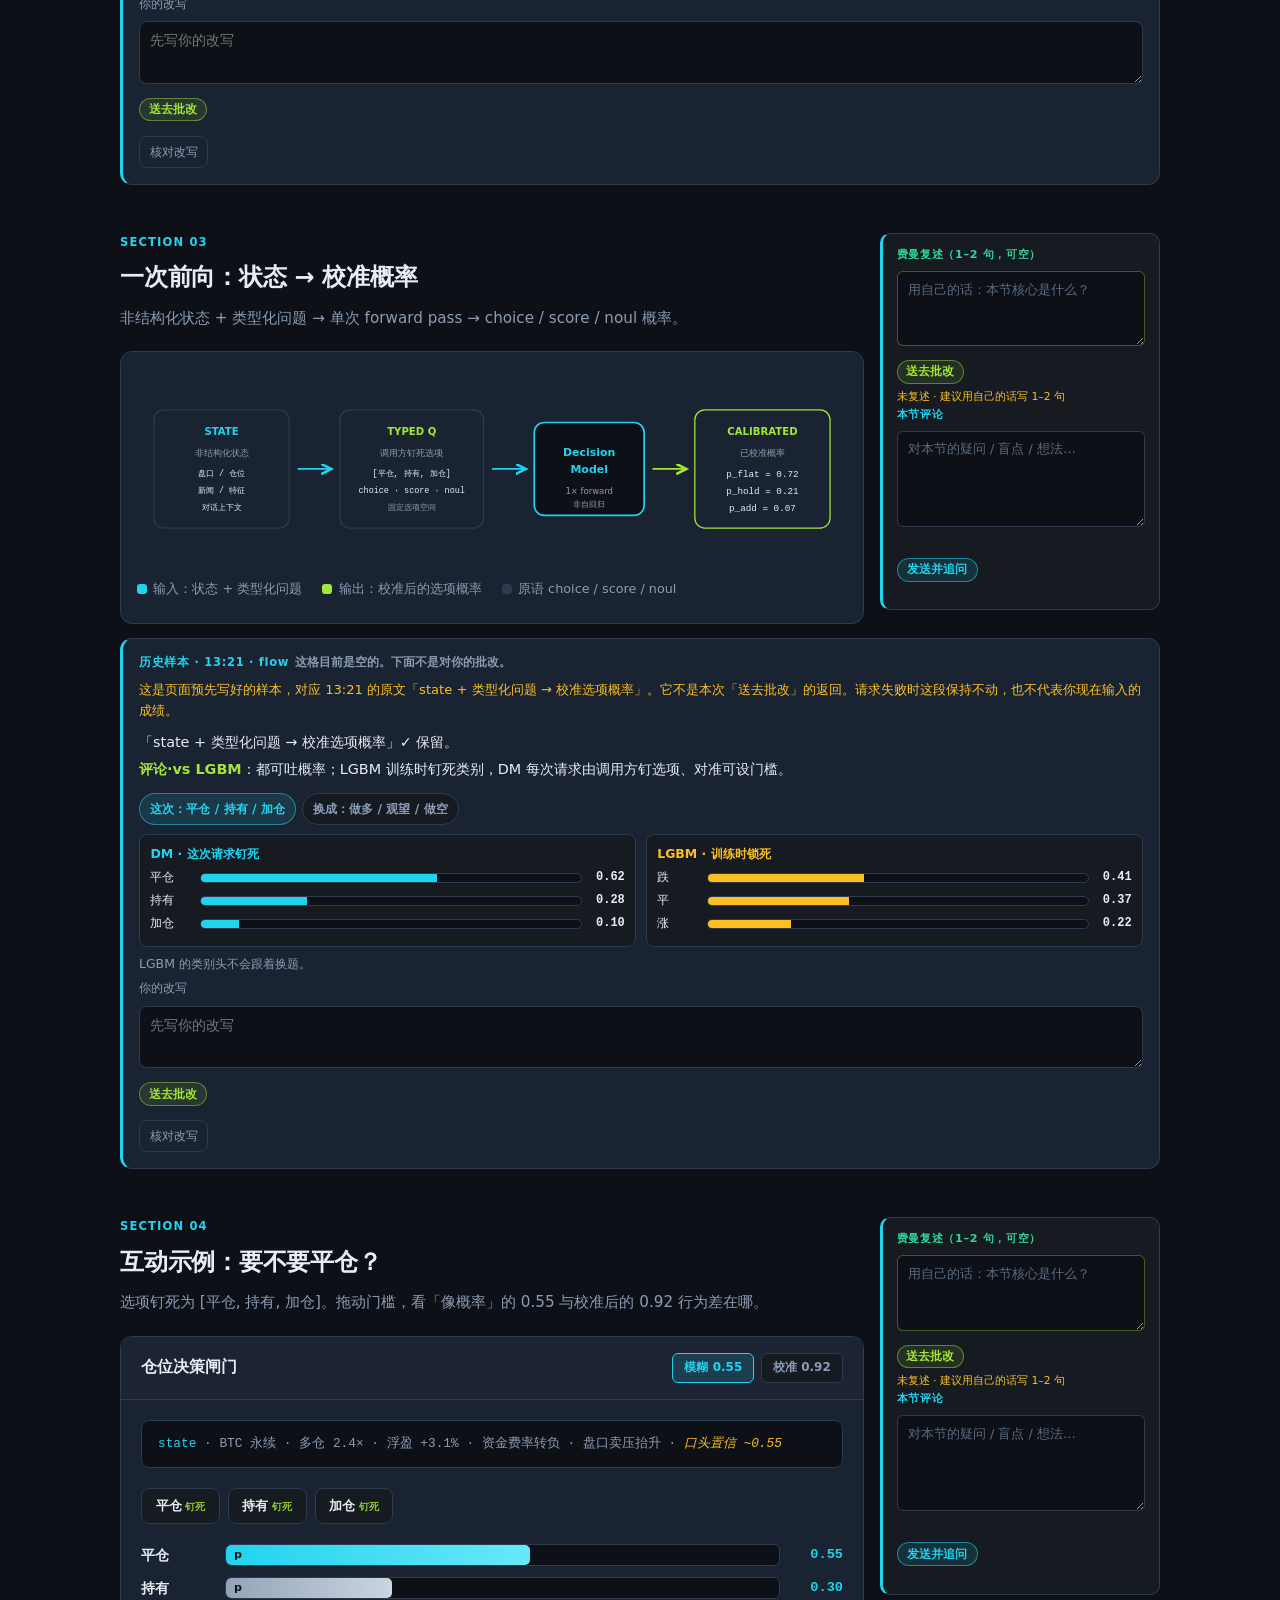
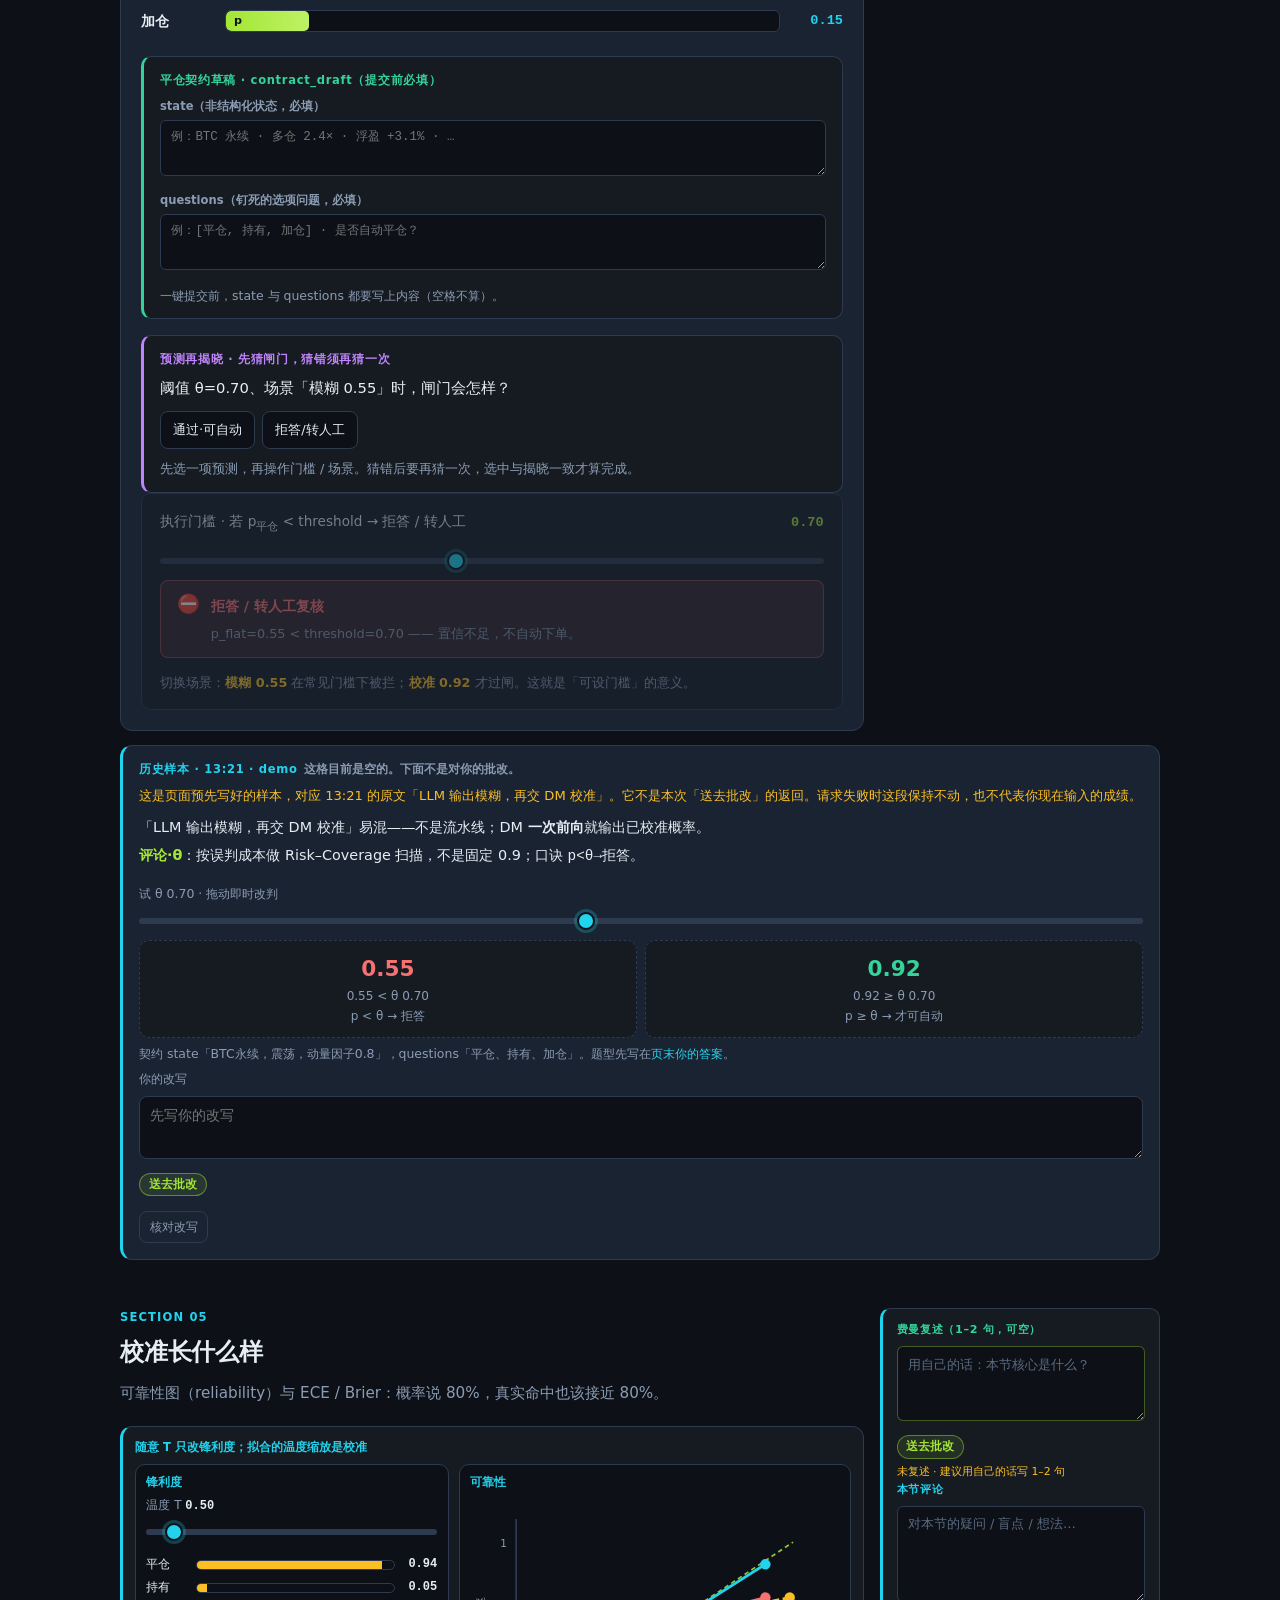
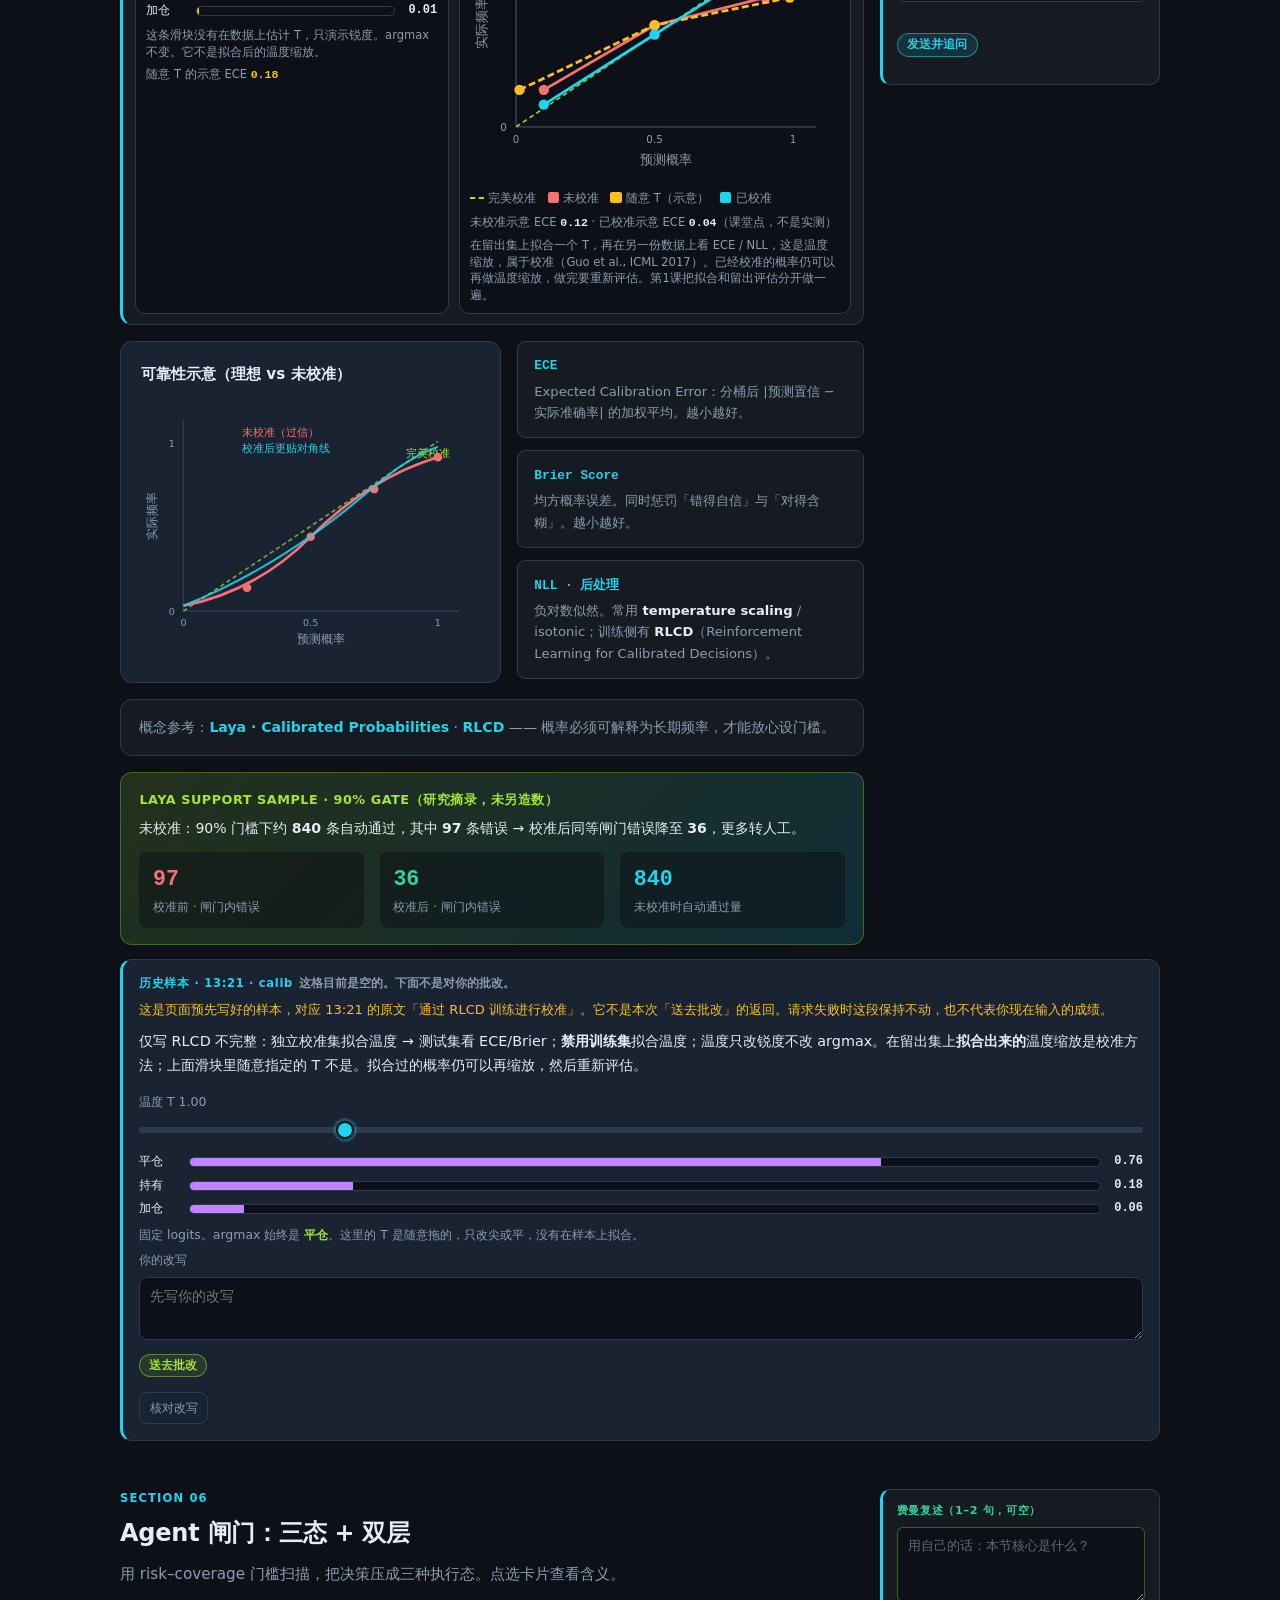
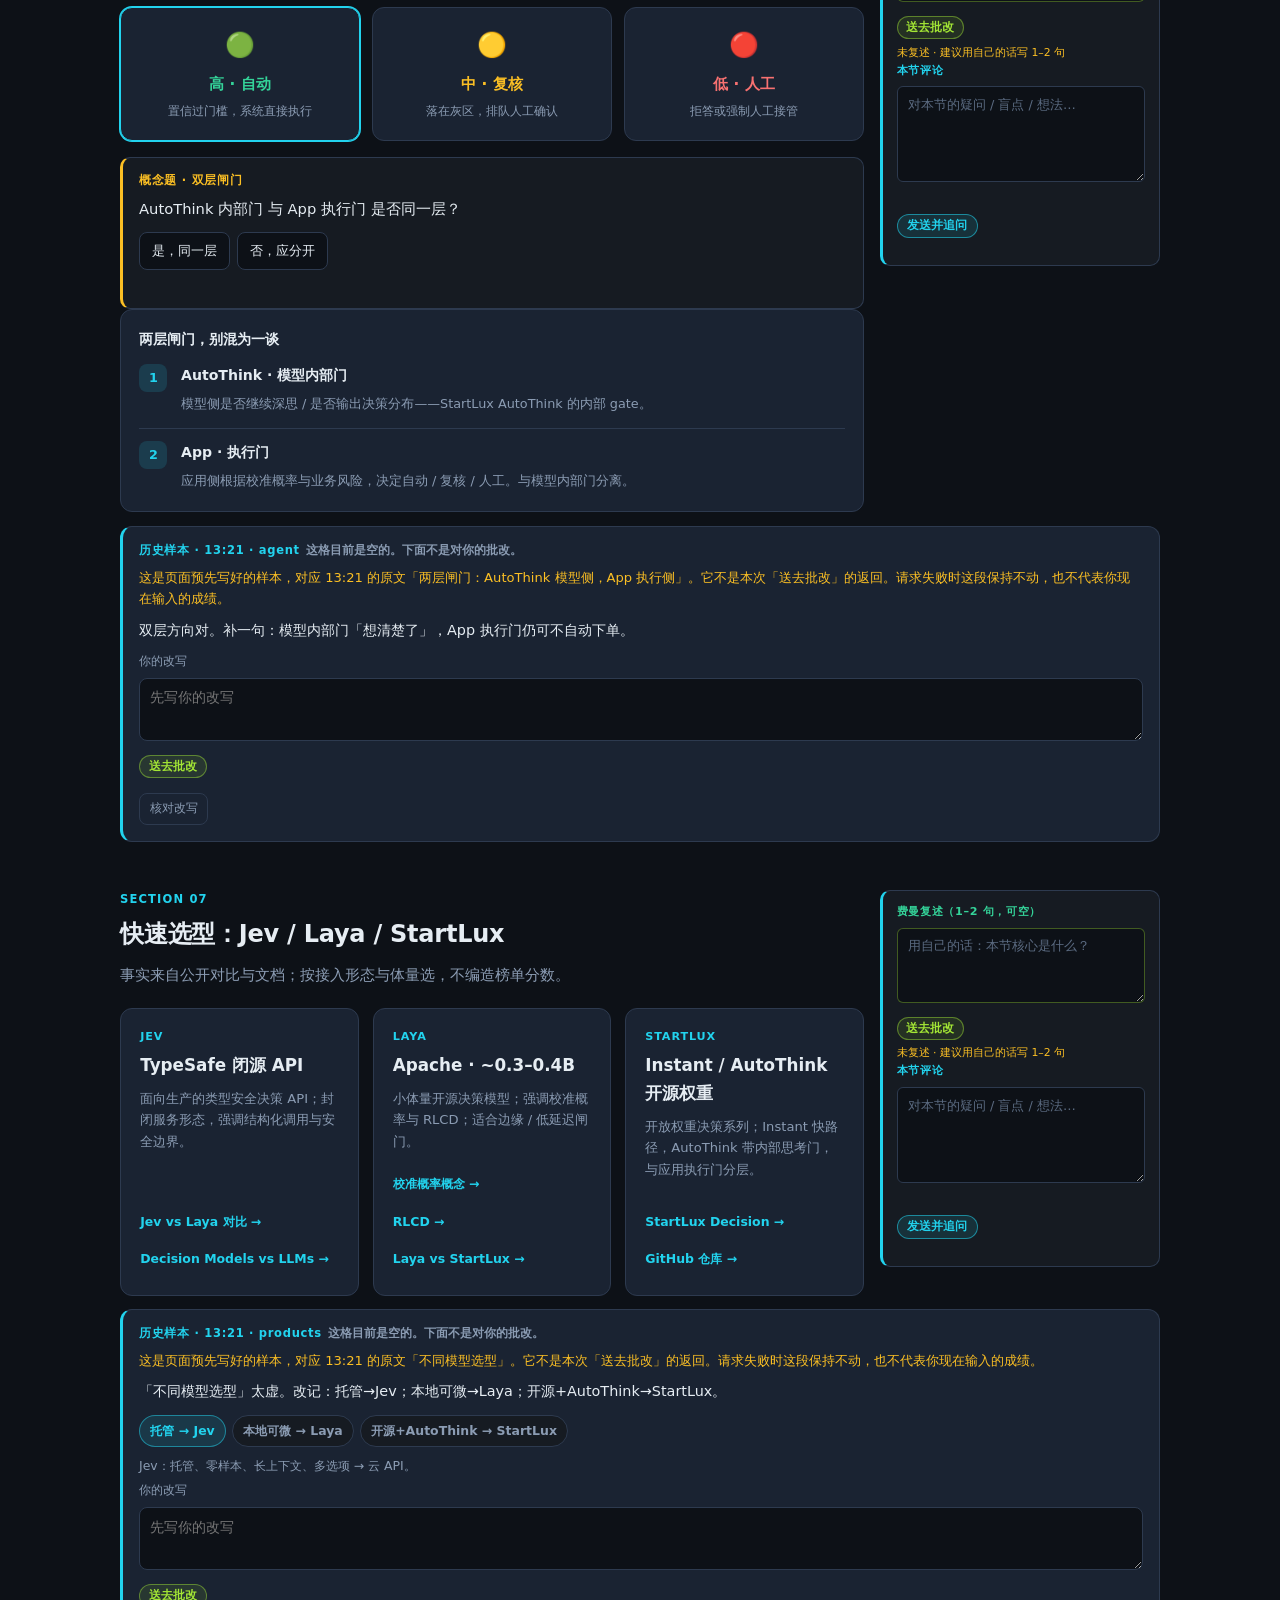
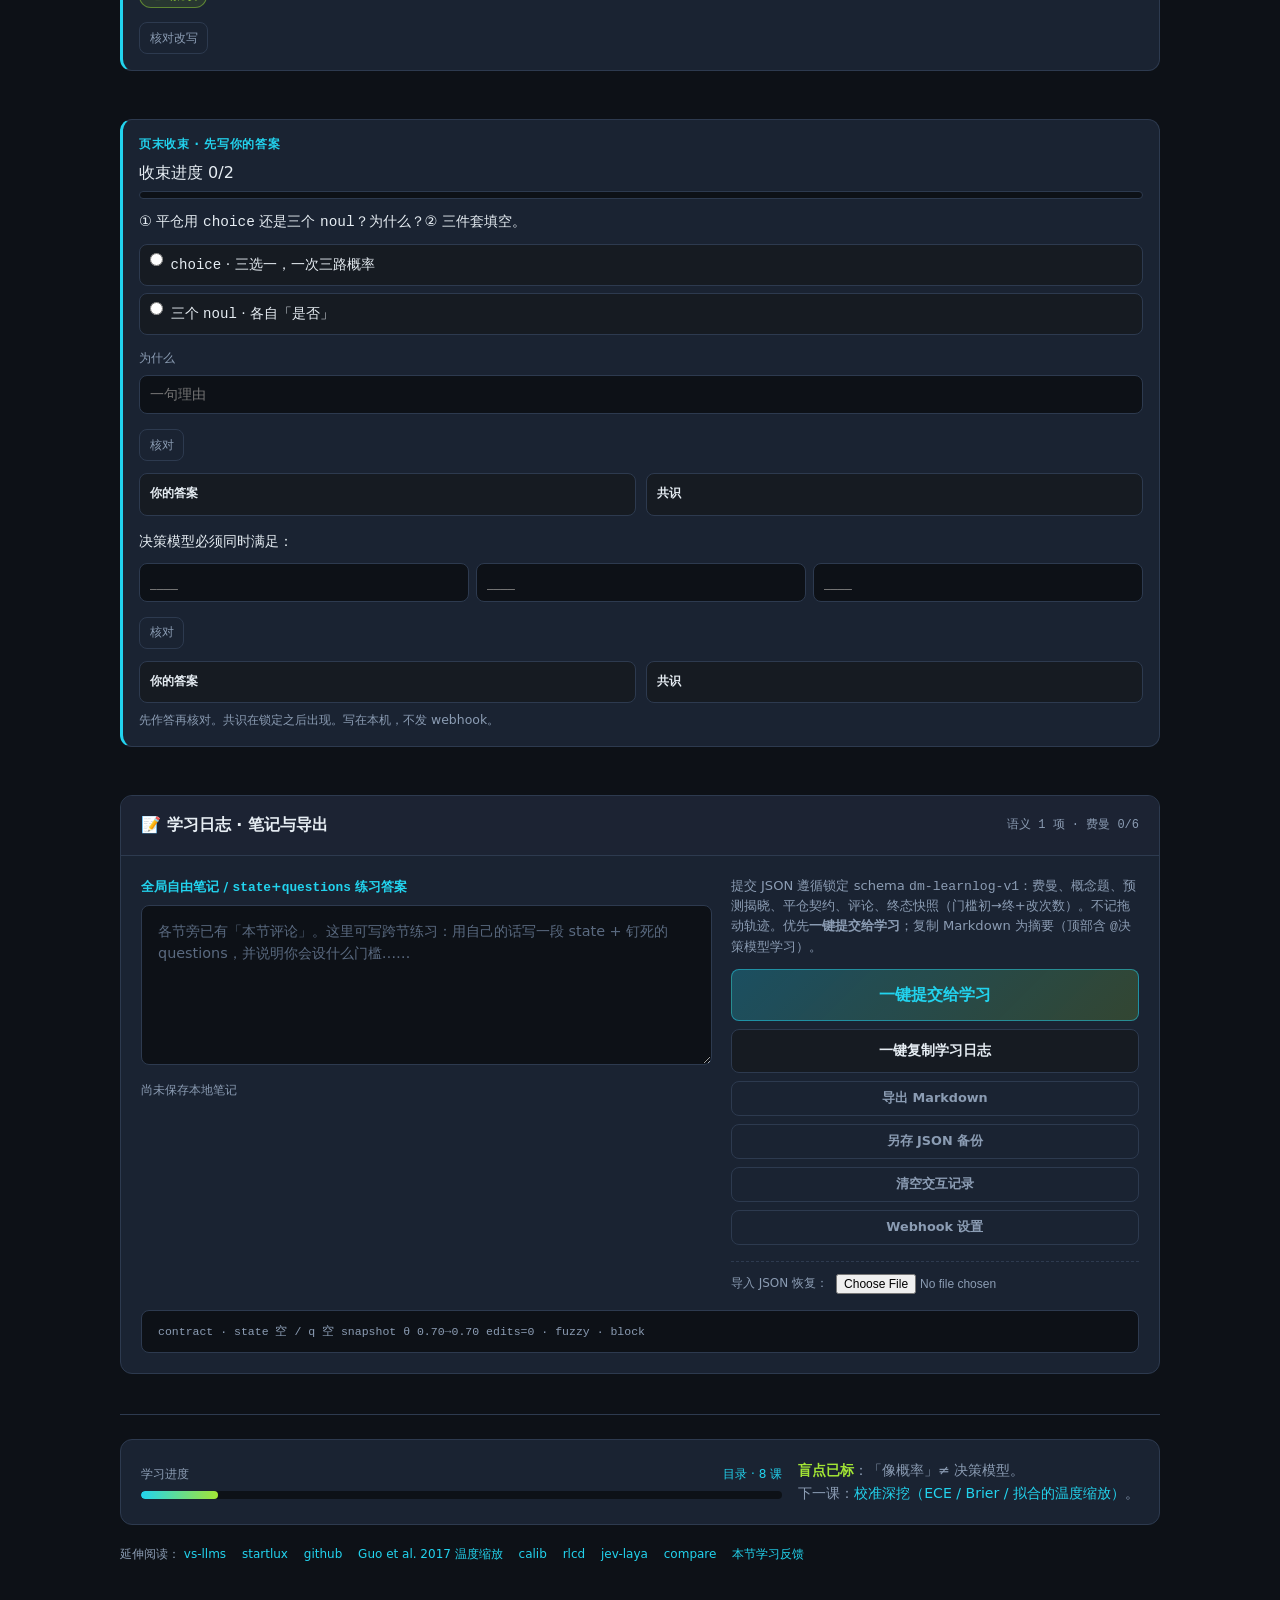
==== commit 8bc05648: "Stop false Feynman gaps and a follow-up that stays busy. Clause scope keeps a negated sentence from " ====
--- a/第0课-决策模型是什么.html
+++ b/第0课-决策模型是什么.html
@@ -3933,7 +3933,7 @@
   var HIST_ORIGINALS = {
     contrast: "LLM和决策模型的对比",
     flow: "state + 类型化问题 → 校准选项概率",
-    demo: "用 LLM 输出模糊，再交决策模型校准",
+    demo: "LLM 输出模糊，再交 DM 校准",
     calib: "通过 RLCD 训练进行校准",
     agent: "两层闸门：AutoThink 模型侧，App 执行侧",
     products: "不同模型选型"
@@ -4829,13 +4829,10 @@
   function formatTransportError(err) {
     var name = (err && err.name) ? String(err.name) : "Error";
     var message = (err && err.message) ? String(err.message) : "";
-    var host = "";
-    try { host = String(location.hostname || ""); } catch (eHost) {}
-    var localPreview = host === "localhost" || host === "127.0.0.1" || host === "[::1]" || host === "::1";
-    if (localPreview && name === "TypeError") {
-      return "本次批改没有返回。这个页面来源不在线上允许名单里，浏览器拦住了跨域。这是预期结果，不是候选学伴失败。本机题目仍然可以做。13:21 的历史样本保持原样，不要把它当成这次的成绩。候选要在单独的预览服务上配置 DEV_ALLOW_ORIGINS 后再测，不改线上允许名单。";
-    }
-    var human = name === "TypeError" ? "学伴连不上（网络或跨域）。" : "学伴连不上。";
+    if (name === "TypeError") {
+      return "本次批改没有返回。连接失败，可能是网络不通，也可能是来源不在允许名单里，单凭 TypeError 分不清是哪一种。本机题目仍然可以做。13:21 的历史样本保持原样，不要把它当成这次的成绩。";
+    }
+    var human = "学伴连不上。";
     if (name === "AbortError") human = "学伴请求已中止。";
     return human + " " + name + (message ? "：" + message : "");
   }
